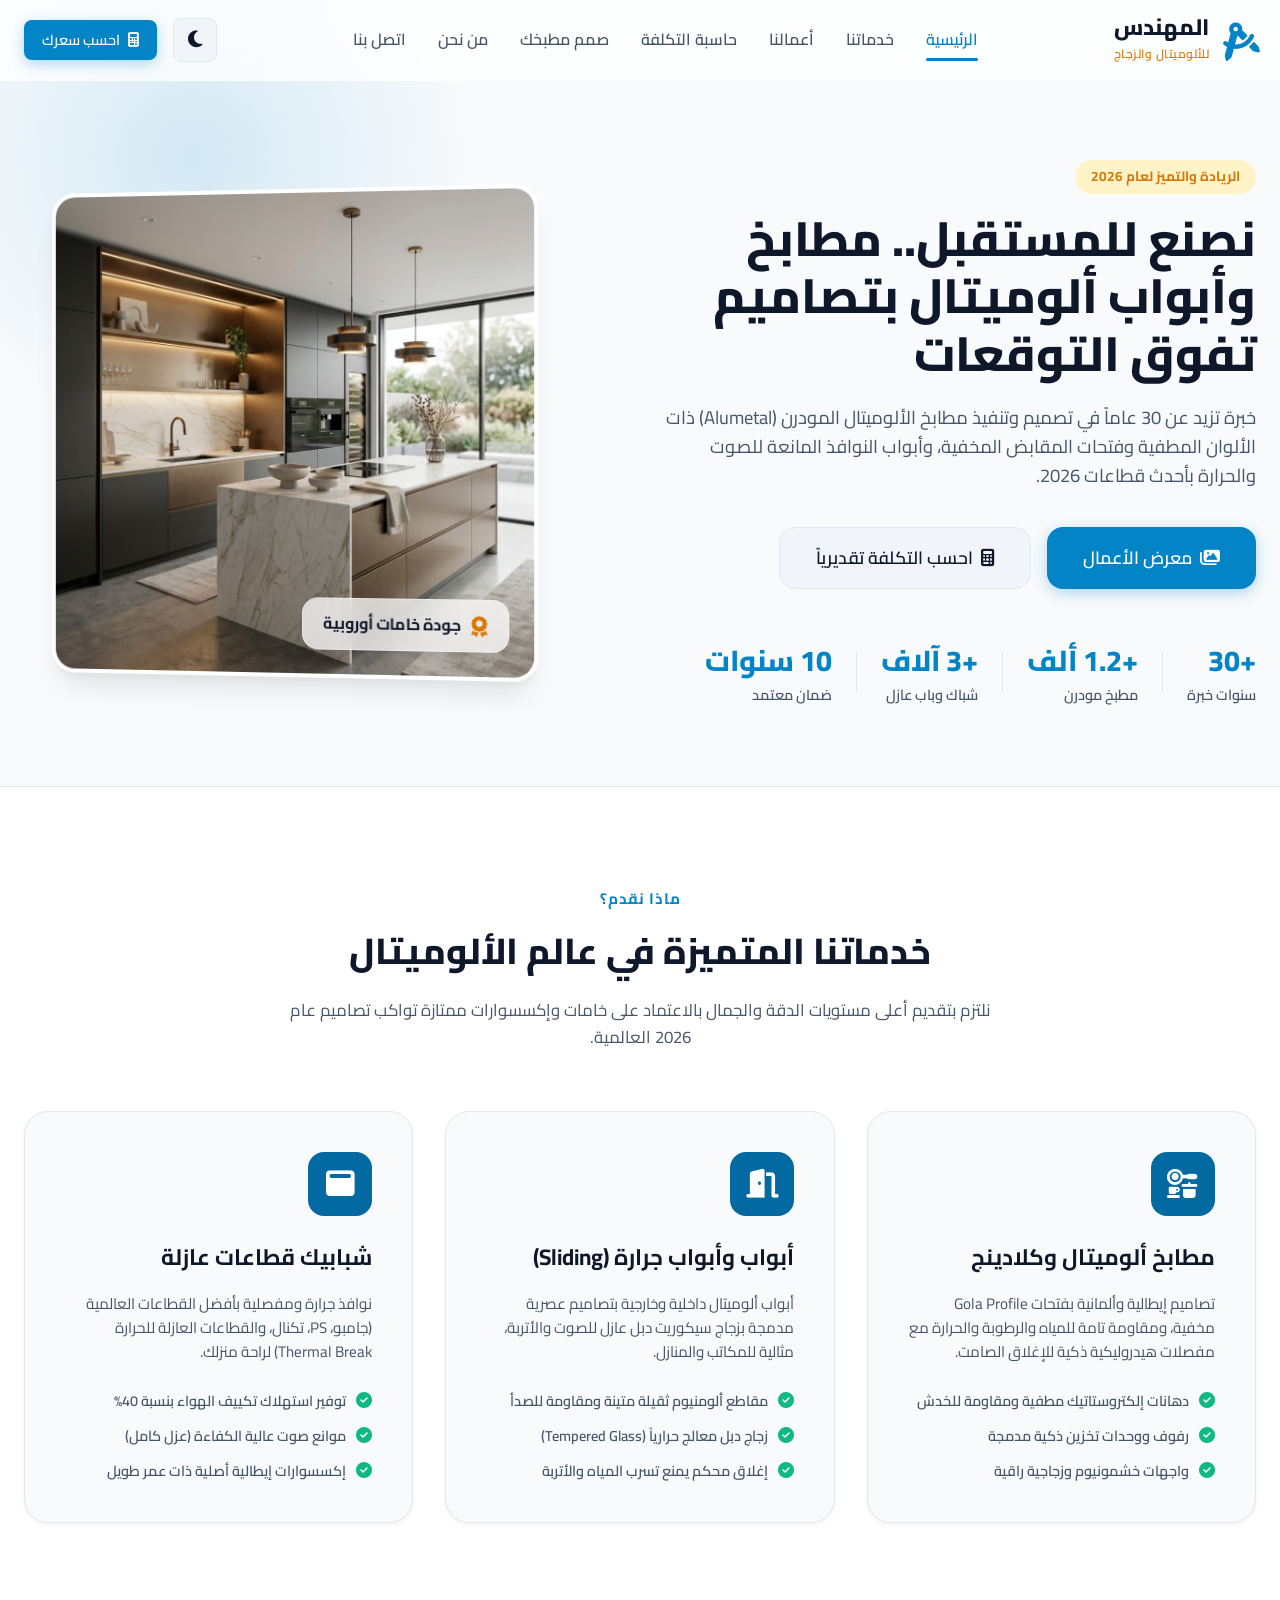
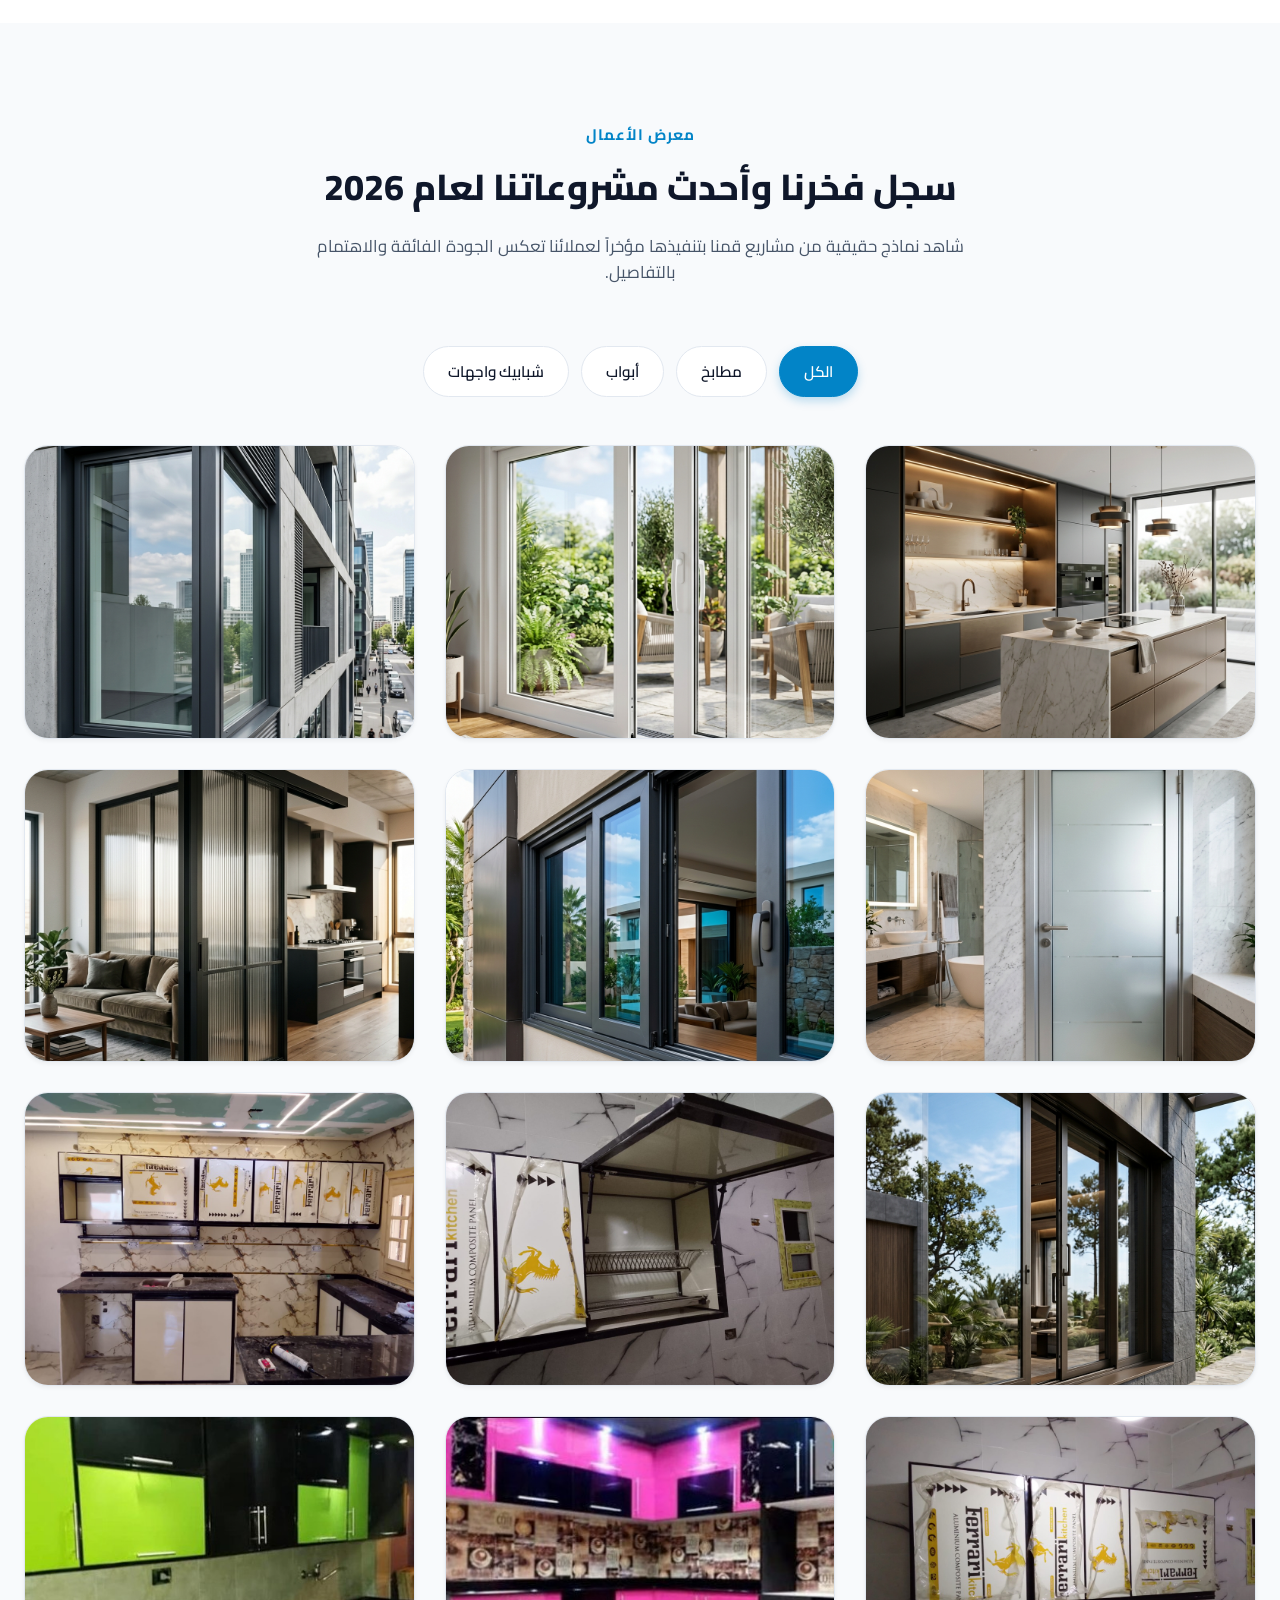
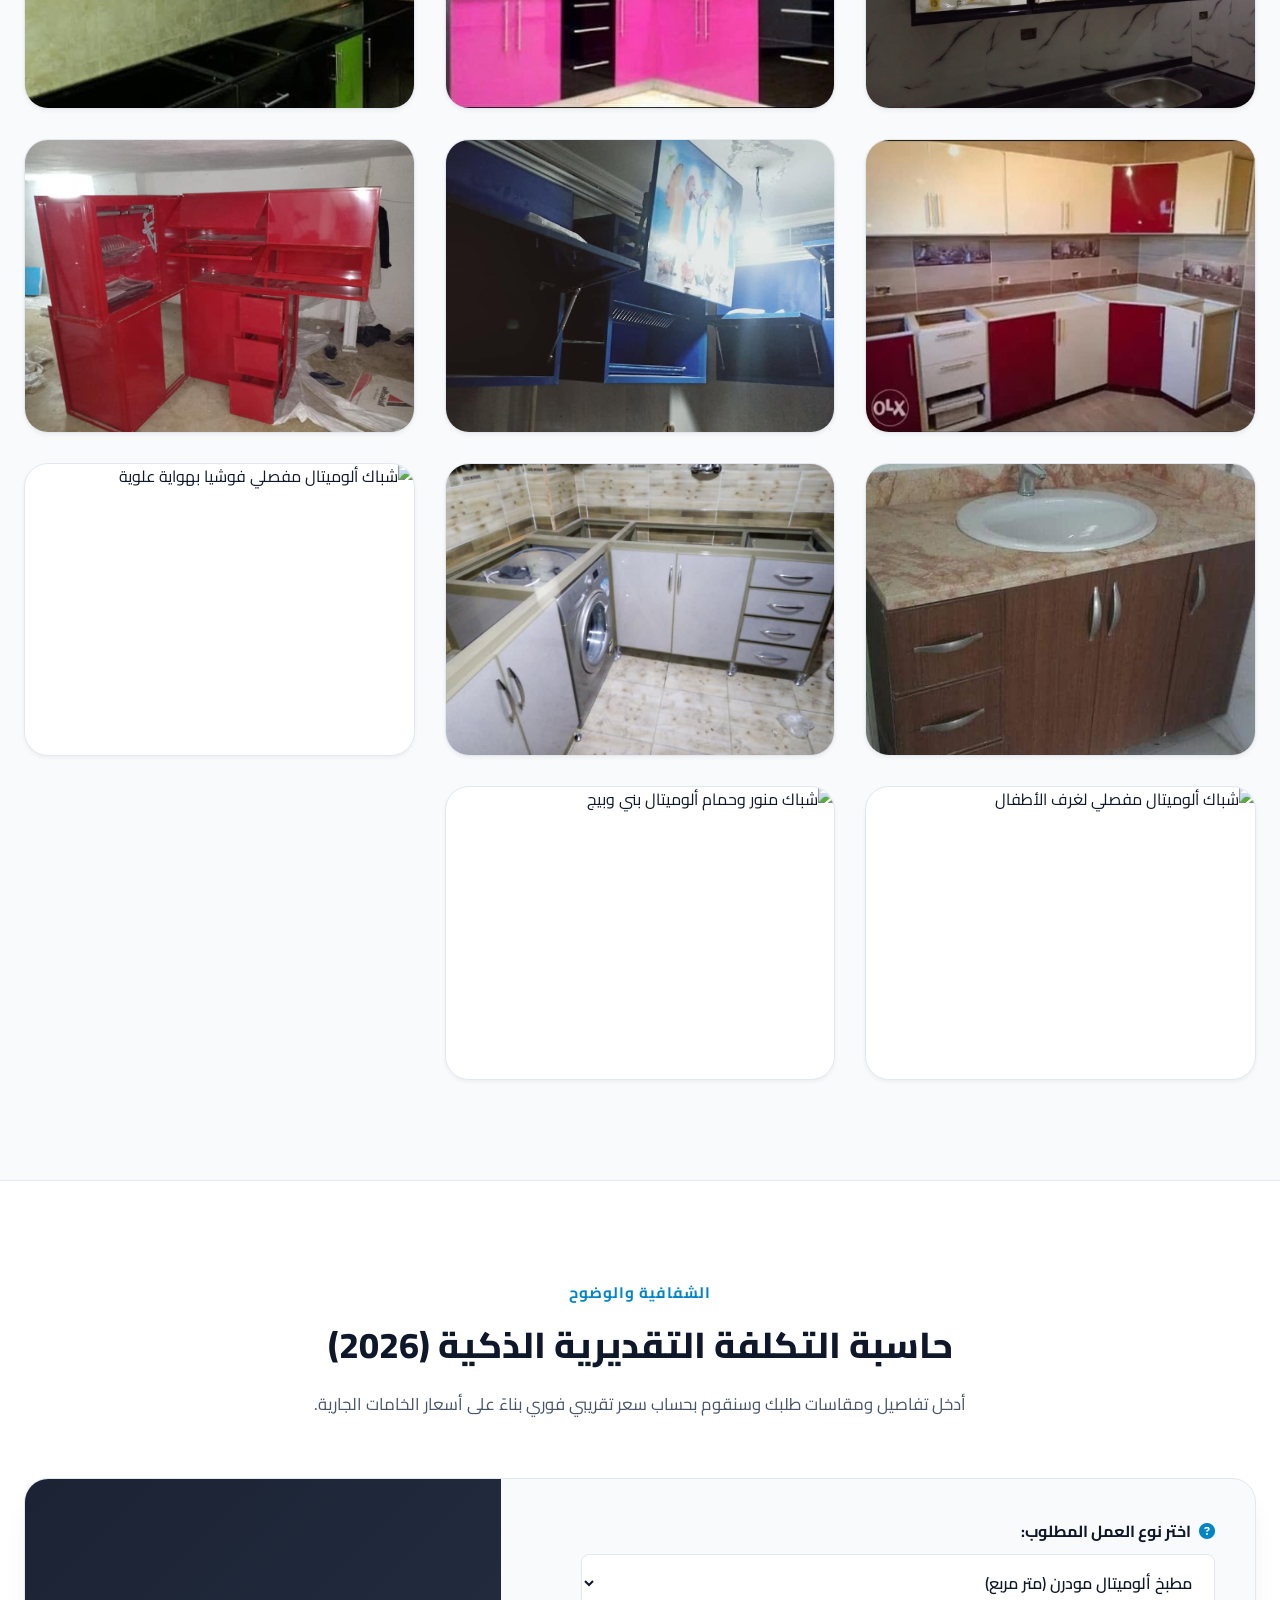
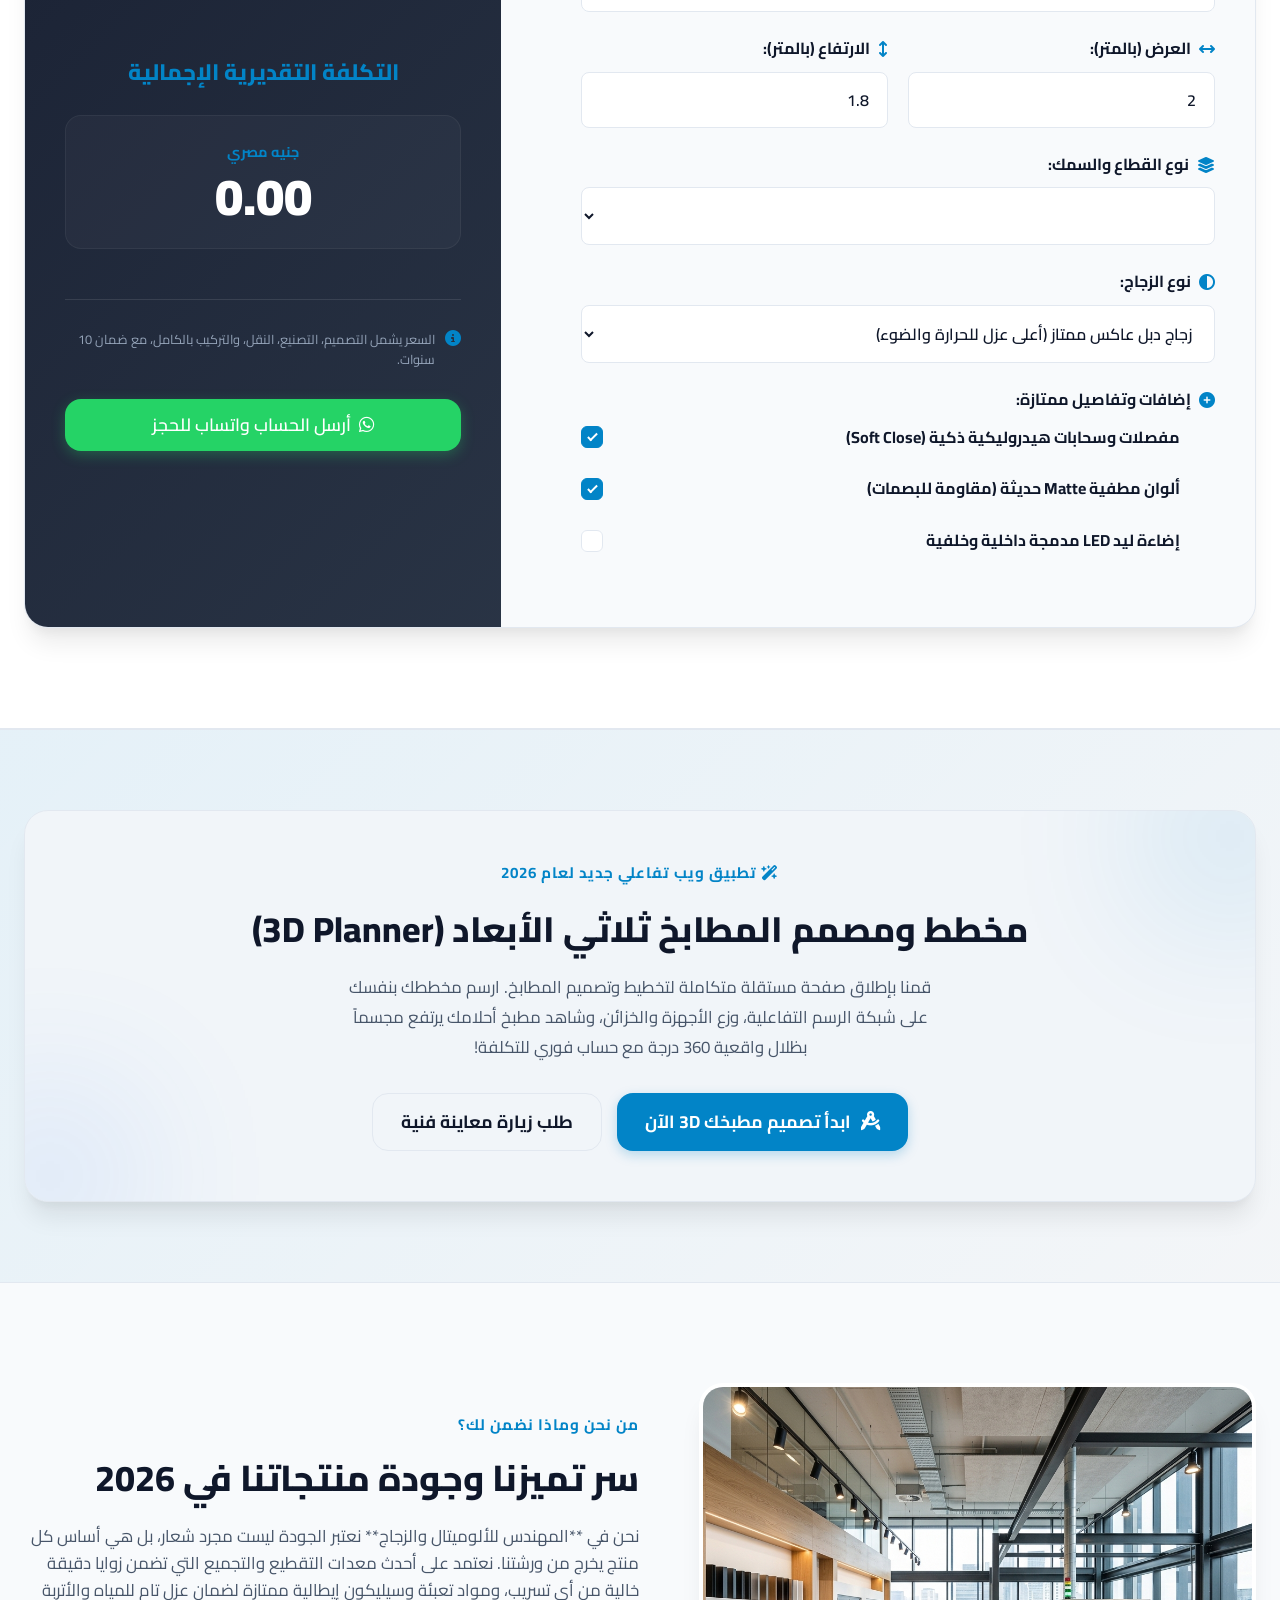
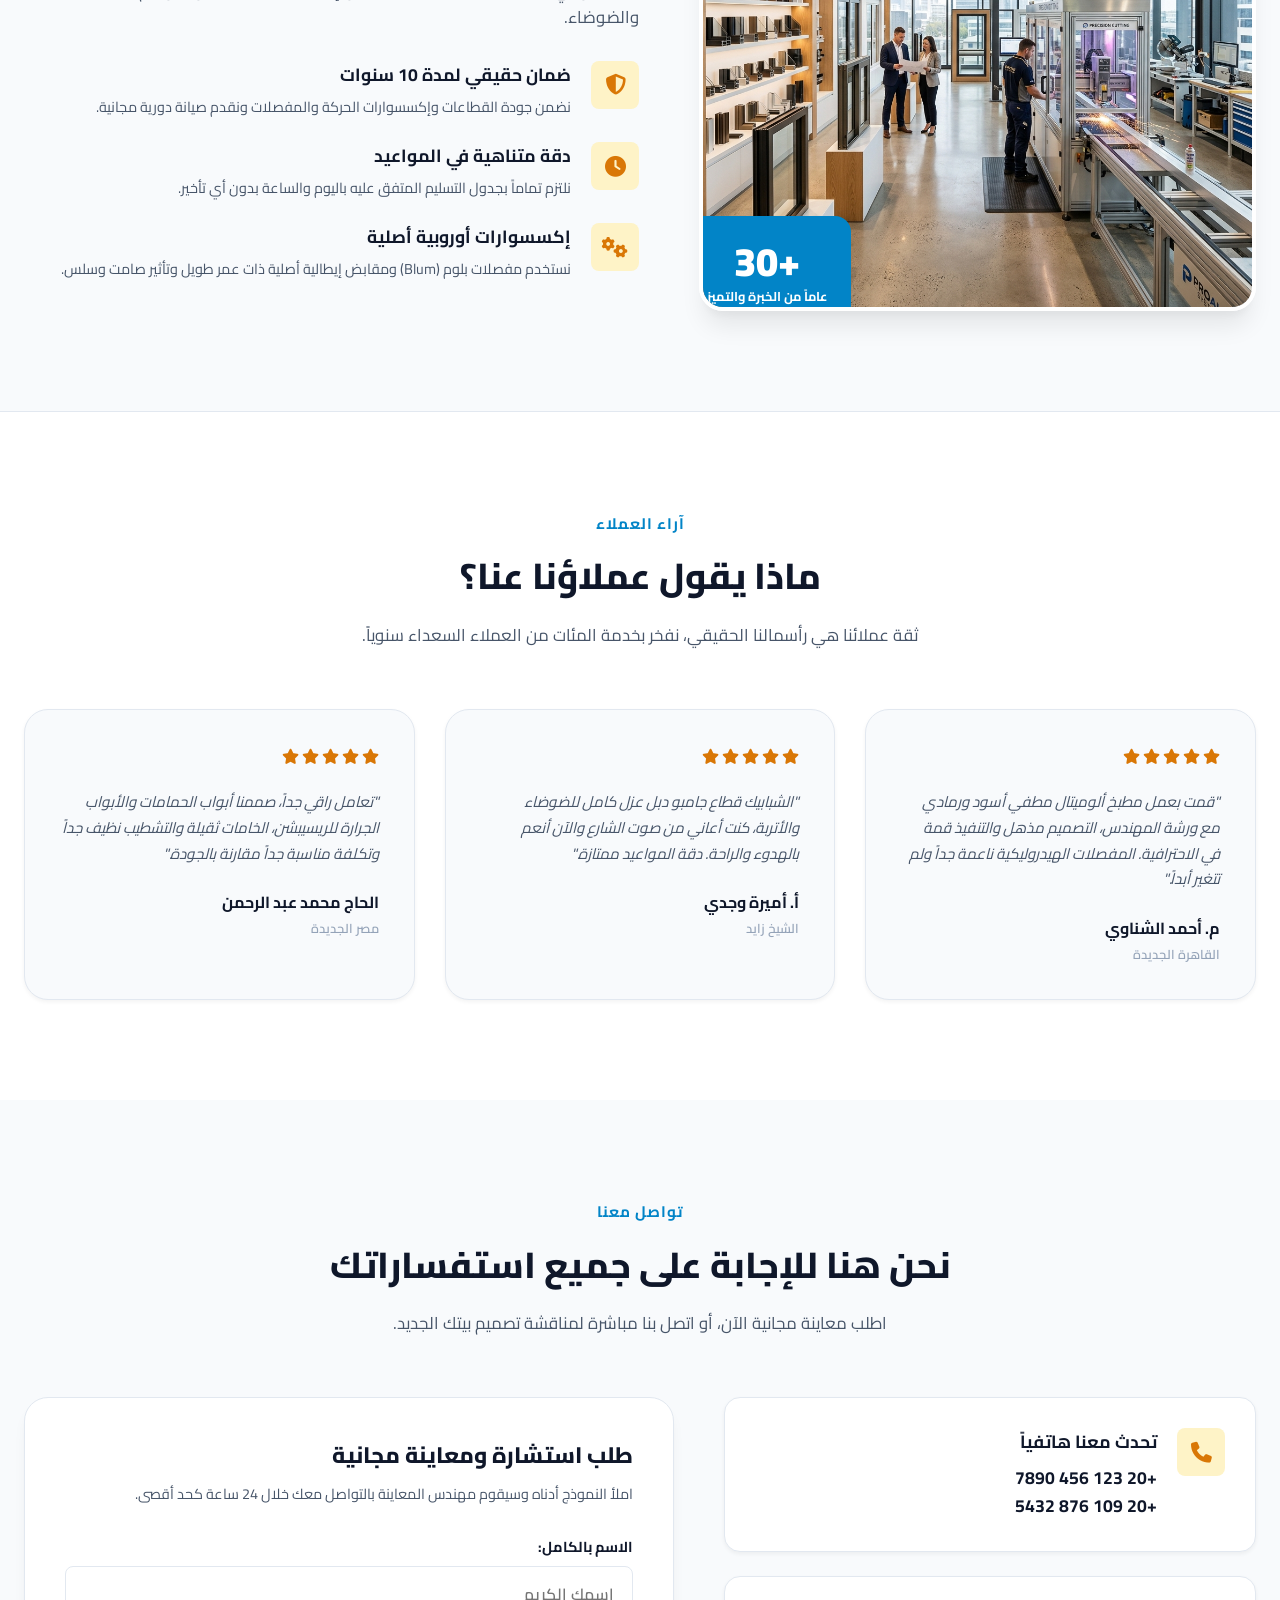
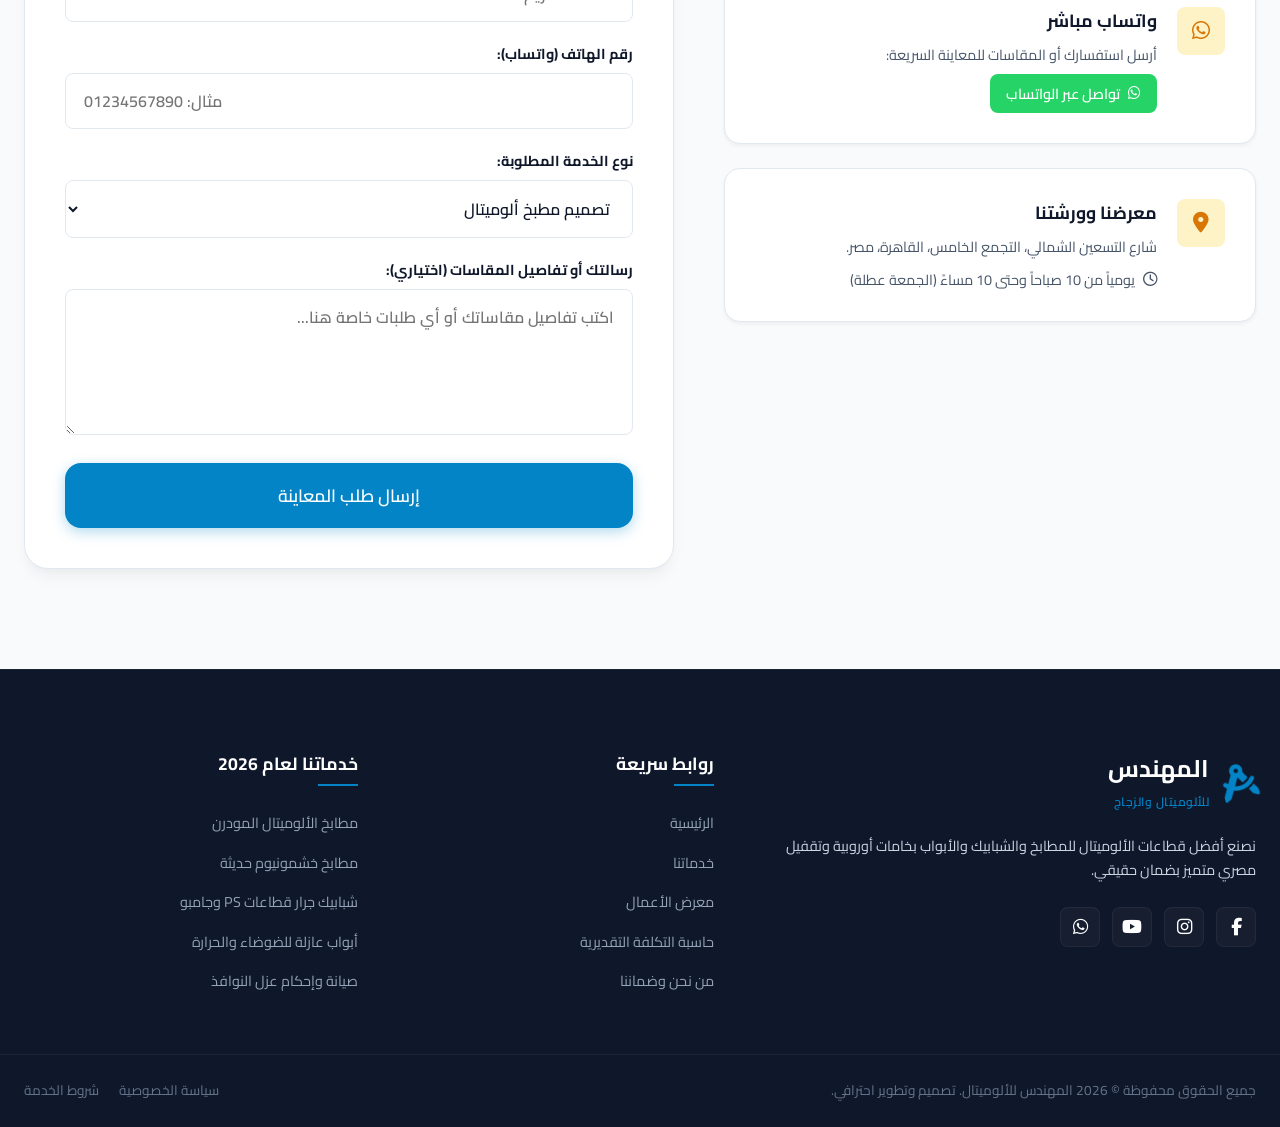
==== index.html @ 2a03ae67 "Add 3 real window photos to portfolio (index.html)" ====
<!DOCTYPE html>
<html lang="ar" dir="rtl">
<head>
    <meta charset="UTF-8">
    <meta name="viewport" content="width=device-width, initial-scale=1.0">
    <title>المهندس للألوميتال | مطابخ وأبواب مودرن 2026</title>
    <meta name="description" content="أعمال ألوميتال راقية للمطابخ والأبواب والنوافذ لعام 2026. خبرة أكثر من 30 عاماً في تصاميم المطبخ المودرن والقطاعات العازلة للصوت والحرارة. احسب التكلفة الآن!">
    <!-- Google Fonts -->
    <link rel="preconnect" href="https://fonts.googleapis.com">
    <link rel="preconnect" href="https://fonts.gstatic.com" crossorigin>
    <link href="https://fonts.googleapis.com/css2?family=Cairo:wght@300;400;600;700;800&family=Tajawal:wght@400;500;700;900&display=swap" rel="stylesheet">
    <!-- FontAwesome for Icons -->
    <link rel="stylesheet" href="https://cdnjs.cloudflare.com/ajax/libs/font-awesome/6.4.0/css/all.min.css">
    <!-- Custom CSS -->
    <link rel="stylesheet" href="style.css">
</head>
<body>

    <!-- Header & Navigation -->
    <header class="main-header">
        <div class="container header-container">
            <div class="logo">
                <i class="fa-solid fa-compass-drafting brand-icon"></i>
                <div class="logo-text">
                    <h1>المهندس</h1>
                    <span>للألوميتال والزجاج</span>
                </div>
            </div>
            
            <nav class="navbar" id="navbar">
                <a href="#hero" class="nav-link active">الرئيسية</a>
                <a href="#services" class="nav-link">خدماتنا</a>
                <a href="#portfolio" class="nav-link">أعمالنا</a>
                <a href="#calculator" class="nav-link">حاسبة التكلفة</a>
                <a href="planner.html" class="nav-link">صمم مطبخك</a>
                <a href="#about" class="nav-link">من نحن</a>
                <a href="#contact" class="nav-link">اتصل بنا</a>
            </nav>

            <div class="header-actions">
                <button id="theme-toggle" class="theme-btn" aria-label="تغيير المظهر">
                    <i class="fa-solid fa-moon"></i>
                </button>
                <a href="#calculator" class="btn btn-primary btn-sm btn-calc-header">
                    <i class="fa-solid fa-calculator"></i> احسب سعرك
                </a>
                <button class="menu-toggle" id="menu-toggle" aria-label="فتح القائمة">
                    <i class="fa-solid fa-bars"></i>
                </button>
            </div>
        </div>
    </header>

    <!-- Mobile Menu Overlay -->
    <div class="mobile-menu-overlay" id="mobile-menu-overlay"></div>

    <!-- Hero Section -->
    <section id="hero" class="hero-section">
        <div class="hero-bg-glow"></div>
        <div class="container hero-container">
            <div class="hero-content">
                <span class="badge">الريادة والتميز لعام 2026</span>
                <h2 class="hero-title">نصنع للمستقبل.. مطابخ وأبواب ألوميتال بتصاميم تفوق التوقعات</h2>
                <p class="hero-desc">
                    خبرة تزيد عن 30 عاماً في تصميم وتنفيذ مطابخ الألوميتال المودرن (Alumetal) ذات الألوان المطفية وفتحات المقابض المخفية، وأبواب النوافذ المانعة للصوت والحرارة بأحدث قطاعات 2026.
                </p>
                <div class="hero-btns">
                    <a href="#portfolio" class="btn btn-primary btn-lg">
                        <i class="fa-solid fa-images"></i> معرض الأعمال
                    </a>
                    <a href="#calculator" class="btn btn-secondary btn-lg">
                        <i class="fa-solid fa-calculator"></i> احسب التكلفة تقديرياً
                    </a>
                </div>
                
                <div class="hero-stats">
                    <div class="stat-item">
                        <h3>+30</h3>
                        <p>سنوات خبرة</p>
                    </div>
                    <div class="stat-divider"></div>
                    <div class="stat-item">
                        <h3>+1.2 ألف</h3>
                        <p>مطبخ مودرن</p>
                    </div>
                    <div class="stat-divider"></div>
                    <div class="stat-item">
                        <h3>+3 آلاف</h3>
                        <p>شباك وباب عازل</p>
                    </div>
                    <div class="stat-divider"></div>
                    <div class="stat-item">
                        <h3>10 سنوات</h3>
                        <p>ضمان معتمد</p>
                    </div>
                </div>
            </div>
            <div class="hero-image-wrapper">
                <div class="image-frame">
                    <img src="images/hero-kitchen.jpg" alt="مطبخ ألوميتال مودرن فاخر 2026" id="hero-img">
                    <div class="floating-badge">
                        <i class="fa-solid fa-award"></i>
                        <span>جودة خامات أوروبية</span>
                    </div>
                </div>
            </div>
        </div>
    </section>

    <!-- Services Section -->
    <section id="services" class="services-section">
        <div class="container">
            <div class="section-header">
                <span class="sub-title">ماذا نقدم؟</span>
                <h2 class="main-title">خدماتنا المتميزة في عالم الألوميتال</h2>
                <p class="section-desc">نلتزم بتقديم أعلى مستويات الدقة والجمال بالاعتماد على خامات وإكسسوارات ممتازة تواكب تصاميم عام 2026 العالمية.</p>
            </div>
            
            <div class="services-grid">
                <!-- Service 1 -->
                <div class="service-card">
                    <div class="service-icon-box">
                        <i class="fa-solid fa-kitchen-set"></i>
                    </div>
                    <h3>مطابخ ألوميتال وكلادينج</h3>
                    <p>تصاميم إيطالية وألمانية بفتحات Gola Profile مخفية، ومقاومة تامة للمياه والرطوبة والحرارة مع مفصلات هيدروليكية ذكية للإغلاق الصامت.</p>
                    <ul class="service-bullets">
                        <li><i class="fa-solid fa-circle-check"></i> دهانات إلكتروستاتيك مطفية ومقاومة للخدش</li>
                        <li><i class="fa-solid fa-circle-check"></i> رفوف ووحدات تخزين ذكية مدمجة</li>
                        <li><i class="fa-solid fa-circle-check"></i> واجهات خشمونيوم وزجاجية راقية</li>
                    </ul>
                </div>

                <!-- Service 2 -->
                <div class="service-card">
                    <div class="service-icon-box">
                        <i class="fa-solid fa-door-open"></i>
                    </div>
                    <h3>أبواب وأبواب جرارة (Sliding)</h3>
                    <p>أبواب ألوميتال داخلية وخارجية بتصاميم عصرية مدمجة بزجاج سيكوريت دبل عازل للصوت والأتربة، مثالية للمكاتب والمنازل.</p>
                    <ul class="service-bullets">
                        <li><i class="fa-solid fa-circle-check"></i> مقاطع ألومنيوم ثقيلة متينة ومقاومة للصدأ</li>
                        <li><i class="fa-solid fa-circle-check"></i> زجاج دبل معالج حرارياً (Tempered Glass)</li>
                        <li><i class="fa-solid fa-circle-check"></i> إغلاق محكم يمنع تسرب المياه والأتربة</li>
                    </ul>
                </div>

                <!-- Service 3 -->
                <div class="service-card">
                    <div class="service-icon-box">
                        <i class="fa-solid fa-window-maximize"></i>
                    </div>
                    <h3>شبابيك قطاعات عازلة</h3>
                    <p>نوافذ جرارة ومفصلية بأفضل القطاعات العالمية (جامبو، PS، تكنال، والقطاعات العازلة للحرارة Thermal Break) لراحة منزلك.</p>
                    <ul class="service-bullets">
                        <li><i class="fa-solid fa-circle-check"></i> توفير استهلاك تكييف الهواء بنسبة 40%</li>
                        <li><i class="fa-solid fa-circle-check"></i> موانع صوت عالية الكفاءة (عزل كامل)</li>
                        <li><i class="fa-solid fa-circle-check"></i> إكسسوارات إيطالية أصلية ذات عمر طويل</li>
                    </ul>
                </div>
            </div>
        </div>
    </section>

    <!-- Portfolio Section -->
    <section id="portfolio" class="portfolio-section">
        <div class="container">
            <div class="section-header">
                <span class="sub-title">معرض الأعمال</span>
                <h2 class="main-title">سجل فخرنا وأحدث مشروعاتنا لعام 2026</h2>
                <p class="section-desc">شاهد نماذج حقيقية من مشاريع قمنا بتنفيذها مؤخراً لعملائنا تعكس الجودة الفائقة والاهتمام بالتفاصيل.</p>
            </div>

            <!-- Filter Categories -->
            <div class="portfolio-filters">
                <button class="filter-btn active" data-filter="all">الكل</button>
                <button class="filter-btn" data-filter="kitchens">مطابخ</button>
                <button class="filter-btn" data-filter="doors">أبواب</button>
                <button class="filter-btn" data-filter="windows">شبابيك واجهات</button>
            </div>

            <!-- Portfolio Grid -->
            <div class="portfolio-grid">
                <!-- Item 1: Kitchen -->
                <div class="portfolio-item show" data-category="kitchens">
                    <div class="portfolio-image-box">
                        <img src="images/portfolio-kitchen-1.jpg" alt="مطبخ ألوميتال رمادي مطفي">
                        <div class="portfolio-hover">
                            <span class="category-tag">مطابخ</span>
                            <h4>مطبخ ألوميتال رمادي مطفي (Matte Gray)</h4>
                            <p>تصميم خالي من المقابض مع إضاءة LED مدمجة ورفوف هيدروليكية سحرية.</p>
                            <button class="view-project-btn"><i class="fa-solid fa-expand"></i> تكبير الصورة</button>
                        </div>
                    </div>
                </div>

                <!-- Item 2: Door -->
                <div class="portfolio-item show" data-category="doors">
                    <div class="portfolio-image-box">
                        <img src="images/portfolio-ps-sliding-door.jpg" alt="باب ألوميتال جرار قطاع بي إس">
                        <div class="portfolio-hover">
                            <span class="category-tag">أبواب</span>
                            <h4>باب جرار قطاع بي إس (PS Large 9600)</h4>
                            <p>باب جرار ثنائي الفتحات بإطار أبيض قطاع بي إس بزجاج شفاف واسع للصالات والتراسات.</p>
                            <button class="view-project-btn"><i class="fa-solid fa-expand"></i> تكبير الصورة</button>
                        </div>
                    </div>
                </div>

                <!-- Item 4: Window -->
                <div class="portfolio-item show" data-category="windows">
                    <div class="portfolio-image-box">
                        <img src="images/portfolio-window-1.jpg" alt="نافذة ألوميتال قلاب مفصلي">
                        <div class="portfolio-hover">
                            <span class="category-tag">شبابيك واجهات</span>
                            <h4>نافذة قطاع عازل حراري Thermal Break</h4>
                            <p>إغلاق مغناطيسي مزدوج مانع للأتربة والأمطار والضوضاء الخارجية.</p>
                            <button class="view-project-btn"><i class="fa-solid fa-expand"></i> تكبير الصورة</button>
                        </div>
                    </div>
                </div>

                <!-- Item 5: Door -->
                <div class="portfolio-item show" data-category="doors">
                    <div class="portfolio-image-box">
                        <img src="images/portfolio-ps-bathroom-door.jpg" alt="باب حمام ألوميتال قطاع بي إس">
                        <div class="portfolio-hover">
                            <span class="category-tag">أبواب</span>
                            <h4>باب حمام قطاع بي إس (PS Small 6600)</h4>
                            <p>باب حمام ألوميتال فضي مقاوم للرطوبة بزجاج مصنفر مضلع للحفاظ على الخصوصية التامة.</p>
                            <button class="view-project-btn"><i class="fa-solid fa-expand"></i> تكبير الصورة</button>
                        </div>
                    </div>
                </div>

                <!-- Item 7: PS Window -->
                <div class="portfolio-item show" data-category="windows">
                    <div class="portfolio-image-box">
                        <img src="images/portfolio-ps-window.jpg" alt="شباك ألوميتال قطاع بي إس جرار">
                        <div class="portfolio-hover">
                            <span class="category-tag">شبابيك واجهات</span>
                            <h4>شباك منزلق قطاع بي إس (PS Small 6600)</h4>
                            <p>ألوميتال بي إس رمادي فاخر بزجاج دبل أزرق عاكس مانع للأتربة والصوت.</p>
                            <button class="view-project-btn"><i class="fa-solid fa-expand"></i> تكبير الصورة</button>
                        </div>
                    </div>
                </div>

                <!-- Item 8: PS Door -->
                <div class="portfolio-item show" data-category="doors">
                    <div class="portfolio-image-box">
                        <img src="images/portfolio-ps-door.jpg" alt="باب ألوميتال قطاع بي إس حديث">
                        <div class="portfolio-hover">
                            <span class="category-tag">أبواب</span>
                            <h4>باب داخلي قطاع بي إس (PS Large 9600)</h4>
                            <p>إطار ألوميتال أسود مطفي مع زجاج مصنفر مضلع وتصميم مودرن للغرف والمطابخ.</p>
                            <button class="view-project-btn"><i class="fa-solid fa-expand"></i> تكبير الصورة</button>
                        </div>
                    </div>
                </div>

                <!-- Item 9: Jumbo Window -->
                <div class="portfolio-item show" data-category="windows">
                    <div class="portfolio-image-box">
                        <img src="images/portfolio-window-2.jpg" alt="شباك ألوميتال قطاع جامبو عريض">
                        <div class="portfolio-hover">
                            <span class="category-tag">شبابيك واجهات</span>
                            <h4>شباك واجهة قطاع جامبو عازل (Jumbo 100)</h4>
                            <p>تصميم واجهة زجاجية عريضة من قطاع جامبو الفاخر بزجاج عاكس ممتد للفلل والمكاتب.</p>
                            <button class="view-project-btn"><i class="fa-solid fa-expand"></i> تكبير الصورة</button>
                        </div>
                    </div>
                </div>

                <!-- Item 10: Real Ferrari Kitchen 1 (Dish Rack) -->
                <div class="portfolio-item show" data-category="kitchens">
                    <div class="portfolio-image-box">
                        <img src="images/portfolio-kitchen-real-1.jpg" alt="وحدة مطبقية قلاب كلادينج فيراري">
                        <div class="portfolio-hover">
                            <span class="category-tag">مطابخ</span>
                            <h4>مطبقية ستانلس قلاب هيدروليك (كلادينج فيراري)</h4>
                            <p>تنفيذ واقعي لوحدة مطبقية علوية بدراع باكم هيدروليك وإطار ألوميتال أسود مع ألواح كلادينج فيراري الأصلية.</p>
                            <button class="view-project-btn"><i class="fa-solid fa-expand"></i> تكبير الصورة</button>
                        </div>
                    </div>
                </div>

                <!-- Item 11: Real Ferrari Kitchen 2 (Full L-Shape Setup) -->
                <div class="portfolio-item show" data-category="kitchens">
                    <div class="portfolio-image-box">
                        <img src="images/portfolio-kitchen-real-2.jpg" alt="مطبخ ألوميتال كلادينج فيراري أبيض وأسود">
                        <div class="portfolio-hover">
                            <span class="category-tag">مطابخ</span>
                            <h4>مطبخ كلادينج فيراري متكامل (أبيض × أسود)</h4>
                            <p>من واقع التنفيذ: مطبخ كامل حرف L بقطاعات ثقيلة وألواح فيراري المقاومة للحرارة والمياه مع رخام جرانيت أسود.</p>
                            <button class="view-project-btn"><i class="fa-solid fa-expand"></i> تكبير الصورة</button>
                        </div>
                    </div>
                </div>

                <!-- Item 13: Real Ferrari Kitchen 4 (Upper Units) -->
                <div class="portfolio-item show" data-category="kitchens">
                    <div class="portfolio-image-box">
                        <img src="images/portfolio-kitchen-real-4.jpg" alt="وحدات علوية مطبخ كلادينج فيراري">
                        <div class="portfolio-hover">
                            <span class="category-tag">مطابخ</span>
                            <h4>وحدات علوية متصلة كلادينج فيراري</h4>
                            <p>خزائن علوية متراصة بدقة عالية وإطارات ألوميتال سوداء مع حوض استانلس ستيل ساقط في الرخام.</p>
                            <button class="view-project-btn"><i class="fa-solid fa-expand"></i> تكبير الصورة</button>
                        </div>
                    </div>
                </div>

                <!-- Item 14: Real Kitchen 5 (Fuchsia & Black L-Shape) -->
                <div class="portfolio-item show" data-category="kitchens">
                    <div class="portfolio-image-box">
                        <img src="images/portfolio-kitchen-real-5.jpg" alt="مطبخ ألوميتال كلادينج فوشيا وأسود">
                        <div class="portfolio-hover">
                            <span class="category-tag">مطابخ</span>
                            <h4>مطبخ كلادينج مودرن (فوشيا × أسود لامع)</h4>
                            <p>تصميم ركنة حرف L عصري مزود بإضاءة سبوت لايت علوية ودرف قلاب مزدوجة مع وحدة نيش وميكروويف مدمجة.</p>
                            <button class="view-project-btn"><i class="fa-solid fa-expand"></i> تكبير الصورة</button>
                        </div>
                    </div>
                </div>

                <!-- Item 15: Real Kitchen 6 (Green & Black Modern) -->
                <div class="portfolio-item show" data-category="kitchens">
                    <div class="portfolio-image-box">
                        <img src="images/portfolio-kitchen-real-6.jpg" alt="مطبخ ألوميتال كلادينج فسفوري وأسود">
                        <div class="portfolio-hover">
                            <span class="category-tag">مطابخ</span>
                            <h4>مطبخ كلادينج دبل لايت (أخضر فسفوري × أسود)</h4>
                            <p>مطبخ ألوميتال بواجهة لامعة وإضاءة داخلية في الكورنيشة العلوية مع تقسيم عملي للوحدات والأدراج.</p>
                            <button class="view-project-btn"><i class="fa-solid fa-expand"></i> تكبير الصورة</button>
                        </div>
                    </div>
                </div>

                <!-- Item 16: Real Kitchen 7 (Burgundy & Off-White L-Shape) -->
                <div class="portfolio-item show" data-category="kitchens">
                    <div class="portfolio-image-box">
                        <img src="images/portfolio-kitchen-real-7.jpg" alt="مطبخ ألوميتال نبيتي وأوف وايت">
                        <div class="portfolio-hover">
                            <span class="category-tag">مطابخ</span>
                            <h4>مطبخ ألوميتال ركنة مودرن (نبيتي × أوف وايت)</h4>
                            <p>تصميم زاوية حرف L بواجهات لامعة وتربو خزين مدمج مع استغلال كامل للزوايا العلوية والسفلية.</p>
                            <button class="view-project-btn"><i class="fa-solid fa-expand"></i> تكبير الصورة</button>
                        </div>
                    </div>
                </div>

                <!-- Item 17: Real Kitchen 8 (Blue Upper Hydraulic Units) -->
                <div class="portfolio-item show" data-category="kitchens">
                    <div class="portfolio-image-box">
                        <img src="images/portfolio-kitchen-real-8.jpg" alt="وحدات مطبخ علوية قلاب باكم أزرق">
                        <div class="portfolio-hover">
                            <span class="category-tag">مطابخ</span>
                            <h4>وحدات علوية قلاب هيدروليك ومطبقية استانلس</h4>
                            <p>درف علوية تفتح لأعلى بذراع باكم هيدروليك ومطبقية استانلس مدمجة لتوفير المساحة وسهولة الاستخدام.</p>
                            <button class="view-project-btn"><i class="fa-solid fa-expand"></i> تكبير الصورة</button>
                        </div>
                    </div>
                </div>

                <!-- Item 18: Real Kitchen 9 (Red Corner Unit Workshop) -->
                <div class="portfolio-item show" data-category="kitchens">
                    <div class="portfolio-image-box">
                        <img src="images/portfolio-kitchen-real-9.jpg" alt="تصنيع مطبخ ألوميتال أحمر ركنة">
                        <div class="portfolio-hover">
                            <span class="category-tag">مطابخ</span>
                            <h4>تصنيع وتقفيل مطبخ ألوميتال أحمر بـ 3 أدراج ومطبقية</h4>
                            <p>من داخل الورشة: تقفيل هندسي متين لوحدات الركنة والدرف القلاب مع مجاري أدراج تلسكوبية.</p>
                            <button class="view-project-btn"><i class="fa-solid fa-expand"></i> تكبير الصورة</button>
                        </div>
                    </div>
                </div>

                <!-- Item 19: Real Kitchen 10 (Khachmonium Vanity / Sink Unit) -->
                <div class="portfolio-item show" data-category="kitchens">
                    <div class="portfolio-image-box">
                        <img src="images/portfolio-kitchen-real-10.jpg" alt="وحدة حوض خشمونيوم بالرخام">
                        <div class="portfolio-hover">
                            <span class="category-tag">مطابخ</span>
                            <h4>وحدة تقفيل حوض خشمونيوم بقرصة رخام طبيعي</h4>
                            <p>تقفيل سفلي خشمونيوم مقاوم للمياه والرطوبة بنسبة 100% مزود بـ 3 أدراج ودرف تخزين.</p>
                            <button class="view-project-btn"><i class="fa-solid fa-expand"></i> تكبير الصورة</button>
                        </div>
                    </div>
                </div>

                <!-- Item 20: Real Kitchen 11 (Beige L-Shape Lower Base) -->
                <div class="portfolio-item show" data-category="kitchens">
                    <div class="portfolio-image-box">
                        <img src="images/portfolio-kitchen-real-11.jpg" alt="وحدات مطبخ سفلية ركنة بيج">
                        <div class="portfolio-hover">
                            <span class="category-tag">مطابخ</span>
                            <h4>وحدات سفلية ركنة حرف L مع بيت غسالة مدمج</h4>
                            <p>شاسيه ألوميتال ثقيل مرفوع على رجول استانلس مع 4 أدراج ومكان مخصص للغسالة الأوتوماتيك.</p>
                            <button class="view-project-btn"><i class="fa-solid fa-expand"></i> تكبير الصورة</button>
                        </div>
                    </div>
                </div>

                <!-- Item 21: Real Window 1 (Fuchsia Hinged with Top Transom) -->
                <div class="portfolio-item show" data-category="windows">
                    <div class="portfolio-image-box">
                        <img src="images/portfolio-window-real-1.jpg" alt="شباك ألوميتال مفصلي فوشيا بهواية علوية">
                        <div class="portfolio-hover">
                            <span class="category-tag">شبابيك واجهات</span>
                            <h4>شباك مفصلي 2 ضلفة بهواية علوية وسلك</h4>
                            <p>تصفيذ واقعي لشباك ألوميتال مفصلي مزدوج مزود بـ 4 مفصلات للخدمة الشاقة وإكسسوارات إيطالية محكمة الغلق.</p>
                            <button class="view-project-btn"><i class="fa-solid fa-expand"></i> تكبير الصورة</button>
                        </div>
                    </div>
                </div>

                <!-- Item 22: Real Window 2 (Pink Hinged with Dolphin Glass) -->
                <div class="portfolio-item show" data-category="windows">
                    <div class="portfolio-image-box">
                        <img src="images/portfolio-window-real-2.jpg" alt="شباك ألوميتال مفصلي لغرف الأطفال">
                        <div class="portfolio-hover">
                            <span class="category-tag">شبابيك واجهات</span>
                            <h4>شباك ألوميتال مفصلي مزدوج بزجاج مرسوم</h4>
                            <p>شباك غرف أطفال بقطاع ثقيل مانع للأتربة ومفصلات مزدوجة مع زجاج ديكوري يحافظ على الخصوصية.</p>
                            <button class="view-project-btn"><i class="fa-solid fa-expand"></i> تكبير الصورة</button>
                        </div>
                    </div>
                </div>

                <!-- Item 23: Real Window 3 (Brown & Beige Bathroom/Kitchen Window) -->
                <div class="portfolio-item show" data-category="windows">
                    <div class="portfolio-image-box">
                        <img src="images/portfolio-window-real-3.jpg" alt="شباك منور وحمام ألوميتال بني وبيج">
                        <div class="portfolio-hover">
                            <span class="category-tag">شبابيك واجهات</span>
                            <h4>شباك حمام ومطبخ دبل فريم (بني × بيج)</h4>
                            <p>شباك ألوميتال مفصلي بتصميم إطار ثنائي الألوان وزجاج مصنفر مرسوم يمنح إضاءة طبيعية وخصوصية تامة.</p>
                            <button class="view-project-btn"><i class="fa-solid fa-expand"></i> تكبير الصورة</button>
                        </div>
                    </div>
                </div>
            </div>
        </div>
    </section>

    <!-- Lightbox Modal for Portfolio -->
    <div class="lightbox-modal" id="lightbox-modal">
        <span class="lightbox-close" id="lightbox-close">&times;</span>
        <img class="lightbox-content" id="lightbox-img" src="" alt="">
        <div class="lightbox-caption" id="lightbox-caption"></div>
    </div>

    <!-- Interactive Cost Calculator Section -->
    <section id="calculator" class="calculator-section">
        <div class="container">
            <div class="section-header">
                <span class="sub-title">الشفافية والوضوح</span>
                <h2 class="main-title">حاسبة التكلفة التقديرية الذكية (2026)</h2>
                <p class="section-desc">أدخل تفاصيل ومقاسات طلبك وسنقوم بحساب سعر تقريبي فوري بناءً على أسعار الخامات الجارية.</p>
            </div>

            <div class="calculator-card">
                <div class="calc-form">
                    <!-- Step 1: Type selection -->
                    <div class="form-group">
                        <label for="calc-type"><i class="fa-solid fa-circle-question form-icon"></i> اختر نوع العمل المطلوب:</label>
                        <select id="calc-type" class="form-control">
                            <option value="kitchen">مطبخ ألوميتال مودرن (متر مربع)</option>
                            <option value="door">باب ألوميتال (بالقطعة)</option>
                            <option value="window">شباك ألوميتال جرار/مفصلي (متر مربع)</option>
                        </select>
                    </div>

                    <!-- Step 2: Dimensions -->
                    <div class="form-row dimensions-row" id="dim-row">
                        <div class="form-group">
                            <label for="calc-width" id="width-label"><i class="fa-solid fa-arrows-left-right form-icon"></i> العرض (بالمتر):</label>
                            <input type="number" id="calc-width" class="form-control" value="2" min="0.5" step="0.1">
                        </div>
                        <div class="form-group" id="height-group">
                            <label for="calc-height"><i class="fa-solid fa-arrows-up-down form-icon"></i> الارتفاع (بالمتر):</label>
                            <input type="number" id="calc-height" class="form-control" value="1.8" min="0.5" step="0.1">
                        </div>
                    </div>

                    <!-- Step 3: Material & Profile -->
                    <div class="form-group">
                        <label for="calc-profile"><i class="fa-solid fa-layer-group form-icon"></i> نوع القطاع والسمك:</label>
                        <select id="calc-profile" class="form-control">
                            <!-- Dynamic options inserted by JS depending on type -->
                        </select>
                    </div>

                    <!-- Step 4: Glass/Accessories selection -->
                    <div class="form-group" id="glass-group">
                        <label for="calc-glass"><i class="fa-solid fa-circle-half-stroke form-icon"></i> نوع الزجاج:</label>
                        <select id="calc-glass" class="form-control">
                            <option value="single-plain">زجاج مفرد شفاف 6 مم</option>
                            <option value="single-tinted">زجاج مفرد عاكس/مصنفر</option>
                            <option value="double-plain">زجاج دبل شفاف عازل</option>
                            <option value="double-reflective" selected>زجاج دبل عاكس ممتاز (أعلى عزل للحرارة والضوء)</option>
                        </select>
                    </div>

                    <!-- Step 5: Optional Premium Add-ons -->
                    <div class="form-group">
                        <label><i class="fa-solid fa-circle-plus form-icon"></i> إضافات وتفاصيل ممتازة:</label>
                        <div class="checkbox-grid">
                            <label class="checkbox-container">
                                <input type="checkbox" id="add-hydraulic" checked>
                                <span class="checkmark"></span>
                                مفصلات وسحابات هيدروليكية ذكية (Soft Close)
                            </label>
                            <label class="checkbox-container">
                                <input type="checkbox" id="add-matte" checked>
                                <span class="checkmark"></span>
                                ألوان مطفية Matte حديثة (مقاومة للبصمات)
                            </label>
                            <label class="checkbox-container" id="add-led-container">
                                <input type="checkbox" id="add-led">
                                <span class="checkmark"></span>
                                إضاءة ليد LED مدمجة داخلية وخلفية
                            </label>
                        </div>
                    </div>
                </div>

                <div class="calc-results-box">
                    <div class="results-inner">
                        <h3>التكلفة التقديرية الإجمالية</h3>
                        <div class="price-output">
                            <span class="currency">جنيه مصري</span>
                            <span class="price-val" id="price-val">0.00</span>
                        </div>
                        <div class="price-details" id="price-details">
                            <!-- JS will print breakdown here -->
                        </div>
                        <div class="calc-notice">
                            <i class="fa-solid fa-circle-info"></i>
                            <span>السعر يشمل التصميم، التصنيع، النقل، والتركيب بالكامل، مع ضمان 10 سنوات.</span>
                        </div>
                        <a href="https://wa.me/201234567890?text=مرحباً، قمت بحساب تكلفة مبدئية على موقعكم وأود حجز ميعاد للمعاينة." target="_blank" class="btn btn-whatsapp btn-block" id="calc-whatsapp-btn">
                            <i class="fa-brands fa-whatsapp"></i> أرسل الحساب واتساب للحجز
                        </a>
                    </div>
                </div>
            </div>
        </div>
    </section>

    <!-- Kitchen Design Planner Section -->
    <!-- Kitchen Design Planner Section -->
    <section id="planner" class="planner-cta-section" style="padding: 80px 0; background: linear-gradient(135deg, rgba(2, 132, 199, 0.08) 0%, rgba(15, 23, 42, 0.02) 100%); border-top: 1px solid var(--border-color); border-bottom: 1px solid var(--border-color);">
        <div class="container">
            <div style="background-color: var(--bg-tertiary); border: 1px solid var(--border-color); border-radius: var(--radius-lg); padding: 50px 30px; text-align: center; box-shadow: var(--shadow-lg); position: relative; overflow: hidden;">
                <!-- Decorative background elements -->
                <div style="position: absolute; top: -50px; right: -50px; width: 150px; height: 150px; background: var(--color-primary); filter: blur(80px); opacity: 0.15;"></div>
                <div style="position: absolute; bottom: -50px; left: -50px; width: 150px; height: 150px; background: #3b82f6; filter: blur(80px); opacity: 0.15;"></div>

                <span class="sub-title" style="justify-content: center; margin-bottom: 15px;"><i class="fa-solid fa-wand-magic-sparkles"></i> تطبيق ويب تفاعلي جديد لعام 2026</span>
                <h2 style="font-size: 2.2rem; font-weight: 800; color: var(--text-primary); margin-bottom: 15px; font-family: 'Cairo', sans-serif;">مخطط ومصمم المطابخ ثلاثي الأبعاد (3D Planner)</h2>
                <p style="color: var(--text-secondary); max-width: 600px; margin: 0 auto 30px; line-height: 1.8; font-size: 1.05rem;">
                    قمنا بإطلاق صفحة مستقلة متكاملة لتخطيط وتصميم المطابخ. ارسم مخططك بنفسك على شبكة الرسم التفاعلية، وزع الأجهزة والخزائن، وشاهد مطبخ أحلامك يرتفع مجسماً بظلال واقعية 360 درجة مع حساب فوري للتكلفة!
                </p>
                <div style="display: flex; gap: 15px; justify-content: center; flex-wrap: wrap;">
                    <a href="planner.html" class="btn btn-primary btn-lg" style="display: inline-flex; align-items: center; gap: 10px; font-weight: 700; padding: 14px 28px; box-shadow: 0 4px 12px rgba(2, 132, 199, 0.25);">
                        <i class="fa-solid fa-compass-drafting" style="font-size: 1.2rem;"></i> ابدأ تصميم مطبخك 3D الآن
                    </a>
                    <a href="index.html#contact" class="btn btn-secondary btn-lg" style="padding: 14px 28px; font-weight: 700;">
                        طلب زيارة معاينة فنية
                    </a>
                </div>
            </div>
        </div>
    </section>

    <!-- Why Choose Us / Quality standards -->
    <section id="about" class="about-section">
        <div class="container about-container">
            <div class="about-image-wrapper">
                <div class="about-img-frame">
                    <img src="images/about-workshop.jpg" alt="فريق عمل المهندس للألوميتال">
                    <div class="experience-badge">
                        <span class="years">+30</span>
                        <span class="exp-text">عاماً من الخبرة والتميز</span>
                    </div>
                </div>
            </div>
            <div class="about-content">
                <span class="sub-title">من نحن وماذا نضمن لك؟</span>
                <h2 class="main-title">سر تميزنا وجودة منتجاتنا في 2026</h2>
                <p>
                    نحن في **المهندس للألوميتال والزجاج** نعتبر الجودة ليست مجرد شعار، بل هي أساس كل منتج يخرج من ورشتنا. نعتمد على أحدث معدات التقطيع والتجميع التي تضمن زوايا دقيقة خالية من أي تسريب، ومواد تعبئة وسيليكون إيطالية ممتازة لضمان عزل تام للمياه والأتربة والضوضاء.
                </p>
                
                <div class="about-features">
                    <div class="feature-item">
                        <div class="feat-icon"><i class="fa-solid fa-shield-halved"></i></div>
                        <div>
                            <h4>ضمان حقيقي لمدة 10 سنوات</h4>
                            <p>نضمن جودة القطاعات وإكسسوارات الحركة والمفصلات ونقدم صيانة دورية مجانية.</p>
                        </div>
                    </div>
                    
                    <div class="feature-item">
                        <div class="feat-icon"><i class="fa-solid fa-clock"></i></div>
                        <div>
                            <h4>دقة متناهية في المواعيد</h4>
                            <p>نلتزم تماماً بجدول التسليم المتفق عليه باليوم والساعة بدون أي تأخير.</p>
                        </div>
                    </div>

                    <div class="feature-item">
                        <div class="feat-icon"><i class="fa-solid fa-gears"></i></div>
                        <div>
                            <h4>إكسسوارات أوروبية أصلية</h4>
                            <p>نستخدم مفصلات بلوم (Blum) ومقابض إيطالية أصلية ذات عمر طويل وتأثير صامت وسلس.</p>
                        </div>
                    </div>
                </div>
            </div>
        </div>
    </section>

    <!-- Customer Reviews / Testimonials -->
    <section class="testimonials-section">
        <div class="container">
            <div class="section-header">
                <span class="sub-title">آراء العملاء</span>
                <h2 class="main-title">ماذا يقول عملاؤنا عنا؟</h2>
                <p class="section-desc">ثقة عملائنا هي رأسمالنا الحقيقي، نفخر بخدمة المئات من العملاء السعداء سنوياً.</p>
            </div>

            <div class="testimonials-slider">
                <!-- Slide 1 -->
                <div class="testimonial-card">
                    <div class="stars">
                        <i class="fa-solid fa-star"></i>
                        <i class="fa-solid fa-star"></i>
                        <i class="fa-solid fa-star"></i>
                        <i class="fa-solid fa-star"></i>
                        <i class="fa-solid fa-star"></i>
                    </div>
                    <p class="quote">"قمت بعمل مطبخ ألوميتال مطفي أسود ورمادي مع ورشة المهندس، التصميم مذهل والتنفيذ قمة في الاحترافية. المفصلات الهيدروليكية ناعمة جداً ولم تتغير أبداً."</p>
                    <div class="client-info">
                        <strong>م. أحمد الشناوي</strong>
                        <span>القاهرة الجديدة</span>
                    </div>
                </div>

                <!-- Slide 2 -->
                <div class="testimonial-card">
                    <div class="stars">
                        <i class="fa-solid fa-star"></i>
                        <i class="fa-solid fa-star"></i>
                        <i class="fa-solid fa-star"></i>
                        <i class="fa-solid fa-star"></i>
                        <i class="fa-solid fa-star"></i>
                    </div>
                    <p class="quote">"الشبابيك قطاع جامبو دبل عزل كامل للضوضاء والأتربة، كنت أعاني من صوت الشارع والآن أنعم بالهدوء والراحة. دقة المواعيد ممتازة."</p>
                    <div class="client-info">
                        <strong>أ. أميرة وجدي</strong>
                        <span>الشيخ زايد</span>
                    </div>
                </div>

                <!-- Slide 3 -->
                <div class="testimonial-card">
                    <div class="stars">
                        <i class="fa-solid fa-star"></i>
                        <i class="fa-solid fa-star"></i>
                        <i class="fa-solid fa-star"></i>
                        <i class="fa-solid fa-star"></i>
                        <i class="fa-solid fa-star"></i>
                    </div>
                    <p class="quote">"تعامل راقي جداً، صممنا أبواب الحمامات والأبواب الجرارة للريسيبشن، الخامات ثقيلة والتشطيب نظيف جداً وتكلفة مناسبة جداً مقارنة بالجودة."</p>
                    <div class="client-info">
                        <strong>الحاج محمد عبد الرحمن</strong>
                        <span>مصر الجديدة</span>
                    </div>
                </div>
            </div>
        </div>
    </section>

    <!-- Contact Us Section -->
    <section id="contact" class="contact-section">
        <div class="container">
            <div class="section-header">
                <span class="sub-title">تواصل معنا</span>
                <h2 class="main-title">نحن هنا للإجابة على جميع استفساراتك</h2>
                <p class="section-desc">اطلب معاينة مجانية الآن، أو اتصل بنا مباشرة لمناقشة تصميم بيتك الجديد.</p>
            </div>

            <div class="contact-grid">
                <!-- Contact info details -->
                <div class="contact-info-cards">
                    <div class="info-card">
                        <div class="info-icon"><i class="fa-solid fa-phone"></i></div>
                        <div>
                            <h4>تحدث معنا هاتفياً</h4>
                            <p class="phone-link"><a href="tel:+201234567890">+20 123 456 7890</a></p>
                            <p class="phone-link"><a href="tel:+201098765432">+20 109 876 5432</a></p>
                        </div>
                    </div>

                    <div class="info-card">
                        <div class="info-icon"><i class="fa-brands fa-whatsapp"></i></div>
                        <div>
                            <h4>واتساب مباشر</h4>
                            <p>أرسل استفسارك أو المقاسات للمعاينة السريعة:</p>
                            <a href="https://wa.me/201234567890" target="_blank" class="btn btn-whatsapp-card"><i class="fa-brands fa-whatsapp"></i> تواصل عبر الواتساب</a>
                        </div>
                    </div>

                    <div class="info-card">
                        <div class="info-icon"><i class="fa-solid fa-location-dot"></i></div>
                        <div>
                            <h4>معرضنا وورشتنا</h4>
                            <p>شارع التسعين الشمالي، التجمع الخامس، القاهرة، مصر.</p>
                            <p class="working-hours"><i class="fa-regular fa-clock"></i> يومياً من 10 صباحاً وحتى 10 مساءً (الجمعة عطلة)</p>
                        </div>
                    </div>
                </div>

                <!-- Contact form -->
                <div class="contact-form-box">
                    <h3>طلب استشارة ومعاينة مجانية</h3>
                    <p>املأ النموذج أدناه وسيقوم مهندس المعاينة بالتواصل معك خلال 24 ساعة كحد أقصى.</p>
                    
                    <form id="main-contact-form" class="main-form">
                        <div class="form-group">
                            <label for="form-name">الاسم بالكامل:</label>
                            <input type="text" id="form-name" class="form-control" placeholder="اسمك الكريم" required>
                        </div>
                        
                        <div class="form-group">
                            <label for="form-phone">رقم الهاتف (واتساب):</label>
                            <input type="tel" id="form-phone" class="form-control" placeholder="مثال: 01234567890" required>
                        </div>

                        <div class="form-group">
                            <label for="form-service">نوع الخدمة المطلوبة:</label>
                            <select id="form-service" class="form-control">
                                <option value="kitchen">تصميم مطبخ ألوميتال</option>
                                <option value="doors-windows">تركيب أبواب ونوافذ عازلة</option>
                                <option value="all">تشطيب ألوميتال متكامل للمنزل</option>
                                <option value="maintenance">صيانة وتعديل أعمال سابقة</option>
                            </select>
                        </div>

                        <div class="form-group">
                            <label for="form-message">رسالتك أو تفاصيل المقاسات (اختياري):</label>
                            <textarea id="form-message" rows="4" class="form-control" placeholder="اكتب تفاصيل مقاساتك أو أي طلبات خاصة هنا..."></textarea>
                        </div>

                        <button type="submit" class="btn btn-primary btn-block btn-lg" id="submit-btn">
                            <span class="btn-text">إرسال طلب المعاينة</span>
                            <span class="spinner" style="display: none;"><i class="fa-solid fa-circle-notch fa-spin"></i> جاري الإرسال...</span>
                        </button>
                        
                        <div class="form-status" id="form-status"></div>
                    </form>
                </div>
            </div>
        </div>
    </section>

    <!-- Footer -->
    <footer class="main-footer">
        <div class="container footer-grid">
            <div class="footer-brand">
                <div class="logo">
                    <i class="fa-solid fa-compass-drafting brand-icon"></i>
                    <div class="logo-text">
                        <h2>المهندس</h2>
                        <span>للألوميتال والزجاج</span>
                    </div>
                </div>
                <p class="footer-desc">نصنع أفضل قطاعات الألوميتال للمطابخ والشبابيك والأبواب بخامات أوروبية وتقفيل مصري متميز بضمان حقيقي.</p>
                <div class="social-links">
                    <a href="#" aria-label="فيسبوك"><i class="fa-brands fa-facebook-f"></i></a>
                    <a href="#" aria-label="انستغرام"><i class="fa-brands fa-instagram"></i></a>
                    <a href="#" aria-label="يوتيوب"><i class="fa-brands fa-youtube"></i></a>
                    <a href="https://wa.me/201234567890" target="_blank" aria-label="واتساب"><i class="fa-brands fa-whatsapp"></i></a>
                </div>
            </div>

            <div class="footer-links">
                <h3>روابط سريعة</h3>
                <ul>
                    <li><a href="#hero">الرئيسية</a></li>
                    <li><a href="#services">خدماتنا</a></li>
                    <li><a href="#portfolio">معرض الأعمال</a></li>
                    <li><a href="#calculator">حاسبة التكلفة التقديرية</a></li>
                    <li><a href="#about">من نحن وضماننا</a></li>
                </ul>
            </div>

            <div class="footer-categories">
                <h3>خدماتنا لعام 2026</h3>
                <ul>
                    <li><a href="#services">مطابخ الألوميتال المودرن</a></li>
                    <li><a href="#services">مطابخ خشمونيوم حديثة</a></li>
                    <li><a href="#services">شبابيك جرار قطاعات PS وجامبو</a></li>
                    <li><a href="#services">أبواب عازلة للضوضاء والحرارة</a></li>
                    <li><a href="#services">صيانة وإحكام عزل النوافذ</a></li>
                </ul>
            </div>
        </div>
        <div class="footer-bottom">
            <div class="container footer-bottom-container">
                <p>جميع الحقوق محفوظة &copy; 2026 المهندس للألوميتال. تصميم وتطوير احترافي.</p>
                <div class="footer-legal">
                    <a href="#">سياسة الخصوصية</a>
                    <a href="#">شروط الخدمة</a>
                </div>
            </div>
        </div>
    </footer>

    <!-- Lightbox Modal for Image Zoom -->
    <div id="lightbox-modal" class="lightbox-modal">
        <span class="lightbox-close" id="lightbox-close">&times;</span>
        <img class="lightbox-content" id="lightbox-img" alt="صورة مكبرة من معرض الأعمال">
        <div class="lightbox-caption" id="lightbox-caption"></div>
    </div>

    <!-- Custom JavaScript -->
    <script src="script.js"></script>
</body>
</html>
---- style.css ----
/* ==========================================================================
   المهندس للألوميتال والزجاج - نظام التنسيقات المتكامل لعام 2026
   ========================================================================== */

/* 1. إعدادات المتغيرات ونظام الألوان (Design Tokens) */
:root {
    --font-primary: 'Cairo', 'Tajawal', sans-serif;
    
    /* نظام الألوان للوضع المضيء (Default Light Mode) */
    --bg-primary: #f8fafc;
    --bg-secondary: #ffffff;
    --bg-tertiary: #f1f5f9;
    --bg-glass: rgba(255, 255, 255, 0.75);
    --border-glass: rgba(255, 255, 255, 0.4);
    
    --text-primary: #0f172a;
    --text-secondary: #475569;
    --text-muted: #94a3b8;
    
    --color-primary: #0284c7; /* لون السماء المعدني الأنيق */
    --color-primary-hover: #0369a1;
    --color-secondary: #0f172a;
    --color-accent: #d97706; /* لون النحاس/البرونز المطفأ */
    --color-accent-light: #fef3c7;
    
    --success: #10b981;
    --whatsapp-color: #25d366;
    --whatsapp-hover: #128c7e;
    
    --border-color: #e2e8f0;
    --shadow-sm: 0 2px 4px rgba(0,0,0,0.05);
    --shadow-md: 0 10px 15px -3px rgba(0,0,0,0.05), 0 4px 6px -2px rgba(0,0,0,0.02);
    --shadow-lg: 0 20px 25px -5px rgba(0,0,0,0.08), 0 10px 10px -5px rgba(0,0,0,0.04);
    --shadow-glow: 0 0 30px rgba(2, 132, 199, 0.15);
    
    --radius-sm: 8px;
    --radius-md: 16px;
    --radius-lg: 24px;
    --radius-full: 9999px;
    
    --transition-fast: 0.2s cubic-bezier(0.4, 0, 0.2, 1);
    --transition-normal: 0.3s cubic-bezier(0.4, 0, 0.2, 1);
    --transition-slow: 0.5s cubic-bezier(0.4, 0, 0.2, 1);
}

/* نظام الألوان للوضع الداكن (Dark Mode) */
[data-theme="dark"] {
    --bg-primary: #090d12;
    --bg-secondary: #111823;
    --bg-tertiary: #1a2332;
    --bg-glass: rgba(17, 24, 35, 0.75);
    --border-glass: rgba(255, 255, 255, 0.05);
    
    --text-primary: #f8fafc;
    --text-secondary: #cbd5e1;
    --text-muted: #64748b;
    
    --color-primary: #38bdf8;
    --color-primary-hover: #7dd3fc;
    --color-secondary: #cbd5e1;
    --color-accent: #fbbf24;
    --color-accent-light: #2d2208;
    
    --border-color: #1e293b;
    --shadow-sm: 0 2px 4px rgba(0,0,0,0.2);
    --shadow-md: 0 10px 15px -3px rgba(0,0,0,0.3), 0 4px 6px -2px rgba(0,0,0,0.15);
    --shadow-lg: 0 20px 25px -5px rgba(0,0,0,0.4), 0 10px 10px -5px rgba(0,0,0,0.2);
    --shadow-glow: 0 0 30px rgba(56, 189, 248, 0.15);
}

/* 2. إعادة تهيئة التنسيقات الأساسية (Reset & Base Styles) */
*, *::before, *::after {
    box-sizing: border-box;
    margin: 0;
    padding: 0;
}

html {
    scroll-behavior: smooth;
    font-size: 16px;
}

body {
    font-family: var(--font-primary);
    background-color: var(--bg-primary);
    color: var(--text-primary);
    line-height: 1.6;
    overflow-x: hidden;
    transition: background-color var(--transition-normal), color var(--transition-normal);
}

img {
    max-width: 100%;
    height: auto;
    display: block;
}

a {
    color: inherit;
    text-decoration: none;
    transition: color var(--transition-fast);
}

button, input, select, textarea {
    font-family: inherit;
    font-size: inherit;
    color: inherit;
    background: none;
    border: none;
    outline: none;
}

ul {
    list-style: none;
}

/* التنسيقات العامة للحاويات (Containers) */
.container {
    width: 100%;
    max-width: 1280px;
    margin-inline: auto;
    padding-inline: 24px;
}

/* 3. عناصر التصميم العامة والأزرار (Buttons & UI Elements) */
.btn {
    display: inline-flex;
    align-items: center;
    justify-content: center;
    gap: 8px;
    padding: 12px 28px;
    font-weight: 600;
    border-radius: var(--radius-md);
    cursor: pointer;
    transition: all var(--transition-normal);
    text-align: center;
}

.btn-primary {
    background-color: var(--color-primary);
    color: #ffffff;
    box-shadow: 0 4px 14px rgba(2, 132, 199, 0.3);
}

.btn-primary:hover {
    background-color: var(--color-primary-hover);
    transform: translateY(-2px);
    box-shadow: 0 6px 20px rgba(2, 132, 199, 0.4);
}

.btn-secondary {
    background-color: var(--bg-tertiary);
    color: var(--text-primary);
    border: 1px solid var(--border-color);
}

.btn-secondary:hover {
    background-color: var(--border-color);
    transform: translateY(-2px);
}

.btn-whatsapp {
    background-color: var(--whatsapp-color);
    color: #ffffff;
    font-size: 1.1rem;
    box-shadow: 0 4px 14px rgba(37, 211, 102, 0.3);
}

.btn-whatsapp:hover {
    background-color: var(--whatsapp-hover);
    transform: translateY(-2px);
    box-shadow: 0 6px 20px rgba(37, 211, 102, 0.4);
}

.btn-whatsapp-card {
    background-color: var(--whatsapp-color);
    color: #ffffff;
    padding: 8px 16px;
    font-size: 0.9rem;
    border-radius: var(--radius-sm);
    display: inline-flex;
    margin-top: 8px;
}

.btn-whatsapp-card:hover {
    background-color: var(--whatsapp-hover);
    color: #ffffff;
}

.btn-sm {
    padding: 8px 18px;
    font-size: 0.9rem;
    border-radius: var(--radius-sm);
}

.btn-lg {
    padding: 16px 36px;
    font-size: 1.1rem;
    border-radius: var(--radius-md);
}

.btn-block {
    display: flex;
    width: 100%;
}

.badge {
    display: inline-block;
    padding: 6px 16px;
    background-color: var(--color-accent-light);
    color: var(--color-accent);
    font-size: 0.85rem;
    font-weight: 700;
    border-radius: var(--radius-full);
    margin-bottom: 16px;
}

/* 4. الهيدر وشريط التنقل (Sticky Navigation Bar) */
.main-header {
    position: fixed;
    top: 0;
    left: 0;
    width: 100%;
    z-index: 1000;
    background-color: var(--bg-glass);
    backdrop-filter: blur(16px);
    -webkit-backdrop-filter: blur(16px);
    border-bottom: 1px solid var(--border-glass);
    transition: all var(--transition-normal);
}

.main-header.scrolled {
    box-shadow: var(--shadow-md);
    padding-block: 8px;
}

.header-container {
    display: flex;
    align-items: center;
    justify-content: space-between;
    height: 80px;
    transition: height var(--transition-normal);
}

.main-header.scrolled .header-container {
    height: 70px;
}

.logo {
    display: flex;
    align-items: center;
    gap: 12px;
}

.brand-icon {
    font-size: 2.2rem;
    color: var(--color-primary);
    transform: rotate(-15deg);
}

.logo-text h1 {
    font-size: 1.4rem;
    font-weight: 800;
    line-height: 1.1;
    color: var(--text-primary);
}

.logo-text span {
    font-size: 0.75rem;
    color: var(--color-accent);
    font-weight: 600;
    letter-spacing: 0.5px;
}

.navbar {
    display: flex;
    align-items: center;
    gap: 32px;
}

.nav-link {
    font-weight: 600;
    font-size: 1rem;
    color: var(--text-secondary);
    position: relative;
    padding-block: 8px;
}

.nav-link::after {
    content: '';
    position: absolute;
    bottom: 0;
    left: 0;
    width: 0;
    height: 3px;
    background-color: var(--color-primary);
    border-radius: var(--radius-full);
    transition: width var(--transition-normal);
}

.nav-link:hover, .nav-link.active {
    color: var(--color-primary);
}

.nav-link.active::after, .nav-link:hover::after {
    width: 100%;
}

.header-actions {
    display: flex;
    align-items: center;
    gap: 16px;
}

.theme-btn {
    width: 44px;
    height: 44px;
    border-radius: var(--radius-sm);
    background-color: var(--bg-tertiary);
    border: 1px solid var(--border-color);
    display: flex;
    align-items: center;
    justify-content: center;
    cursor: pointer;
    font-size: 1.2rem;
    transition: all var(--transition-fast);
    color: var(--text-primary);
}

.theme-btn:hover {
    background-color: var(--color-primary);
    color: #ffffff;
    border-color: var(--color-primary);
}

.menu-toggle {
    display: none;
    width: 44px;
    height: 44px;
    background-color: var(--bg-tertiary);
    border: 1px solid var(--border-color);
    border-radius: var(--radius-sm);
    align-items: center;
    justify-content: center;
    font-size: 1.3rem;
    cursor: pointer;
    color: var(--text-primary);
}

/* 5. الهيرو (Hero Section) */
.hero-section {
    padding-top: 160px;
    padding-bottom: 80px;
    position: relative;
    overflow: hidden;
}

.hero-bg-glow {
    position: absolute;
    top: -10%;
    left: -10%;
    width: 50%;
    height: 60%;
    background: radial-gradient(circle, rgba(2, 132, 199, 0.15) 0%, rgba(2, 132, 199, 0) 70%);
    z-index: -1;
    pointer-events: none;
}

.hero-container {
    display: grid;
    grid-template-columns: 1.1fr 0.9fr;
    gap: 48px;
    align-items: center;
}

.hero-content {
    display: flex;
    flex-direction: column;
    align-items: flex-start;
}

.hero-title {
    font-size: 3rem;
    font-weight: 800;
    line-height: 1.2;
    margin-bottom: 20px;
    color: var(--text-primary);
}

.hero-desc {
    font-size: 1.15rem;
    color: var(--text-secondary);
    margin-bottom: 36px;
    max-width: 600px;
}

.hero-btns {
    display: flex;
    gap: 16px;
    margin-bottom: 48px;
    width: 100%;
}

.hero-stats {
    display: flex;
    align-items: center;
    gap: 24px;
    width: 100%;
}

.stat-item h3 {
    font-size: 1.8rem;
    font-weight: 800;
    color: var(--color-primary);
}

.stat-item p {
    font-size: 0.9rem;
    color: var(--text-secondary);
    font-weight: 600;
}

.stat-divider {
    width: 1px;
    height: 40px;
    background-color: var(--border-color);
}

.hero-image-wrapper {
    position: relative;
    display: flex;
    justify-content: center;
}

.image-frame {
    position: relative;
    border-radius: var(--radius-lg);
    overflow: hidden;
    box-shadow: var(--shadow-lg);
    border: 4px solid var(--bg-secondary);
    transform: perspective(1000px) rotateY(-5deg);
    transition: transform var(--transition-slow);
}

.image-frame:hover {
    transform: perspective(1000px) rotateY(0deg);
}

.image-frame img {
    width: 100%;
    height: 480px;
    object-fit: cover;
    transition: transform var(--transition-slow);
}

.image-frame:hover img {
    transform: scale(1.03);
}

.floating-badge {
    position: absolute;
    bottom: 24px;
    right: 24px;
    background-color: var(--bg-glass);
    backdrop-filter: blur(12px);
    border: 1px solid var(--border-glass);
    padding: 12px 20px;
    border-radius: var(--radius-md);
    display: flex;
    align-items: center;
    gap: 10px;
    box-shadow: var(--shadow-md);
    color: var(--text-primary);
    font-weight: 700;
}

.floating-badge i {
    color: var(--color-accent);
    font-size: 1.3rem;
}

/* 6. قسم الخدمات (Services Section) */
.services-section {
    padding: 100px 0;
    background-color: var(--bg-secondary);
    border-top: 1px solid var(--border-color);
}

.section-header {
    text-align: center;
    max-width: 700px;
    margin: 0 auto 60px;
}

.sub-title {
    font-size: 0.95rem;
    font-weight: 700;
    color: var(--color-primary);
    text-transform: uppercase;
    letter-spacing: 1px;
    display: block;
    margin-bottom: 12px;
}

.main-title {
    font-size: 2.25rem;
    font-weight: 800;
    margin-bottom: 16px;
    color: var(--text-primary);
}

.section-desc {
    color: var(--text-secondary);
    font-size: 1.05rem;
}

.services-grid {
    display: grid;
    grid-template-columns: repeat(auto-fit, minmax(320px, 1fr));
    gap: 32px;
}

.service-card {
    background-color: var(--bg-primary);
    border: 1px solid var(--border-color);
    padding: 40px;
    border-radius: var(--radius-lg);
    box-shadow: var(--shadow-sm);
    transition: all var(--transition-normal);
    display: flex;
    flex-direction: column;
}

.service-card:hover {
    transform: translateY(-8px);
    box-shadow: var(--shadow-lg), var(--shadow-glow);
    border-color: var(--color-primary);
}

.service-icon-box {
    width: 64px;
    height: 64px;
    background-color: var(--color-primary-hover);
    color: #ffffff;
    border-radius: var(--radius-md);
    display: flex;
    align-items: center;
    justify-content: center;
    font-size: 1.8rem;
    margin-bottom: 24px;
    transition: transform var(--transition-normal);
}

.service-card:hover .service-icon-box {
    transform: scale(1.1) rotate(5deg);
    background-color: var(--color-primary);
}

.service-card h3 {
    font-size: 1.4rem;
    font-weight: 700;
    margin-bottom: 16px;
    color: var(--text-primary);
}

.service-card p {
    color: var(--text-secondary);
    margin-bottom: 24px;
    font-size: 0.95rem;
    flex-grow: 1;
}

.service-bullets {
    display: flex;
    flex-direction: column;
    gap: 12px;
}

.service-bullets li {
    display: flex;
    align-items: center;
    gap: 10px;
    font-size: 0.9rem;
    font-weight: 600;
    color: var(--text-secondary);
}

.service-bullets i {
    color: var(--success);
    font-size: 1rem;
}

/* 7. معرض الأعمال (Portfolio Section) */
.portfolio-section {
    padding: 100px 0;
    background-color: var(--bg-primary);
}

.portfolio-filters {
    display: flex;
    justify-content: center;
    gap: 12px;
    margin-bottom: 48px;
    flex-wrap: wrap;
}

.filter-btn {
    padding: 10px 24px;
    background-color: var(--bg-secondary);
    border: 1px solid var(--border-color);
    border-radius: var(--radius-full);
    font-weight: 600;
    font-size: 0.95rem;
    cursor: pointer;
    transition: all var(--transition-fast);
}

.filter-btn:hover, .filter-btn.active {
    background-color: var(--color-primary);
    color: #ffffff;
    border-color: var(--color-primary);
    box-shadow: 0 4px 10px rgba(2, 132, 199, 0.25);
}

.portfolio-grid {
    display: grid;
    grid-template-columns: repeat(auto-fill, minmax(350px, 1fr));
    gap: 30px;
}

.portfolio-item {
    display: none;
    border-radius: var(--radius-lg);
    overflow: hidden;
    position: relative;
    background-color: var(--bg-secondary);
    border: 1px solid var(--border-color);
    box-shadow: var(--shadow-sm);
}

.portfolio-item.show {
    display: block;
    animation: fadeIn 0.5s ease forwards;
}

@keyframes fadeIn {
    from { opacity: 0; transform: translateY(20px); }
    to { opacity: 1; transform: translateY(0); }
}

.portfolio-image-box {
    position: relative;
    overflow: hidden;
    aspect-ratio: 4 / 3;
}

.portfolio-image-box img {
    width: 100%;
    height: 100%;
    object-fit: cover;
    transition: transform var(--transition-slow);
}

.portfolio-hover {
    position: absolute;
    top: 0;
    left: 0;
    width: 100%;
    height: 100%;
    background: linear-gradient(to top, rgba(15, 23, 42, 0.95) 0%, rgba(15, 23, 42, 0.7) 70%, rgba(15, 23, 42, 0.3) 100%);
    display: flex;
    flex-direction: column;
    justify-content: flex-end;
    padding: 30px;
    opacity: 0;
    transition: opacity var(--transition-normal);
    color: #ffffff;
}

.portfolio-item:hover .portfolio-image-box img {
    transform: scale(1.1);
}

.portfolio-item:hover .portfolio-hover {
    opacity: 1;
}

.category-tag {
    align-self: flex-start;
    padding: 4px 12px;
    background-color: var(--color-primary);
    color: #ffffff;
    font-size: 0.75rem;
    font-weight: 700;
    border-radius: var(--radius-full);
    margin-bottom: 12px;
}

.portfolio-hover h4 {
    font-size: 1.25rem;
    font-weight: 700;
    margin-bottom: 8px;
    line-height: 1.3;
}

.portfolio-hover p {
    font-size: 0.85rem;
    color: #cbd5e1;
    margin-bottom: 18px;
}

.view-project-btn {
    align-self: flex-start;
    display: inline-flex;
    align-items: center;
    gap: 8px;
    font-size: 0.9rem;
    font-weight: 700;
    color: var(--color-primary);
    cursor: pointer;
    background: none;
    border: none;
    transition: color var(--transition-fast);
}

.view-project-btn:hover {
    color: #ffffff;
}

/* 8. نافذة العرض الكبيرة (Lightbox Modal) */
.lightbox-modal {
    display: none;
    position: fixed;
    z-index: 2000;
    left: 0;
    top: 0;
    width: 100%;
    height: 100%;
    overflow: auto;
    background-color: rgba(15, 23, 42, 0.95);
    backdrop-filter: blur(10px);
    align-items: center;
    justify-content: center;
    flex-direction: column;
    padding: 20px;
}

.lightbox-content {
    margin: auto;
    display: block;
    max-width: 90%;
    max-height: 80vh;
    border-radius: var(--radius-md);
    box-shadow: 0 25px 50px -12px rgba(0, 0, 0, 0.5);
    border: 3px solid rgba(255, 255, 255, 0.1);
    animation: zoom 0.3s ease-out;
}

@keyframes zoom {
    from { transform: scale(0.85); opacity: 0; }
    to { transform: scale(1); opacity: 1; }
}

.lightbox-close {
    position: absolute;
    top: 30px;
    left: 30px;
    color: #f1f5f9;
    font-size: 40px;
    font-weight: 300;
    transition: 0.3s;
    cursor: pointer;
    width: 50px;
    height: 50px;
    background: rgba(255, 255, 255, 0.1);
    border-radius: 50%;
    display: flex;
    align-items: center;
    justify-content: center;
    line-height: 1;
}

.lightbox-close:hover,
.lightbox-close:focus {
    color: var(--color-primary);
    background: rgba(255, 255, 255, 0.2);
    transform: rotate(90deg);
}

.lightbox-caption {
    margin: auto;
    display: block;
    width: 80%;
    max-width: 700px;
    text-align: center;
    color: #ccc;
    padding: 10px 0;
    font-size: 1.1rem;
    font-weight: 600;
}

/* 9. قسم حاسبة التكلفة التفاعلية (Calculator Section) */
.calculator-section {
    padding: 100px 0;
    background-color: var(--bg-secondary);
    border-top: 1px solid var(--border-color);
    border-bottom: 1px solid var(--border-color);
}

.calculator-card {
    display: grid;
    grid-template-columns: 1.2fr 0.8fr;
    gap: 40px;
    background-color: var(--bg-primary);
    border: 1px solid var(--border-color);
    border-radius: var(--radius-lg);
    overflow: hidden;
    box-shadow: var(--shadow-lg);
}

.calc-form {
    padding: 40px;
}

.form-group {
    margin-bottom: 24px;
}

.form-group label {
    display: flex;
    align-items: center;
    gap: 8px;
    font-weight: 700;
    margin-bottom: 10px;
    color: var(--text-primary);
    font-size: 1rem;
}

.form-icon {
    color: var(--color-primary);
}

.form-control {
    width: 100%;
    padding: 12px 18px;
    background-color: var(--bg-secondary);
    border: 1px solid var(--border-color);
    border-radius: var(--radius-sm);
    color: var(--text-primary);
    font-weight: 600;
    transition: all var(--transition-fast);
}

.form-control:focus {
    border-color: var(--color-primary);
    box-shadow: 0 0 0 3px rgba(2, 132, 199, 0.15);
}

.form-row {
    display: grid;
    grid-template-columns: 1fr 1fr;
    gap: 20px;
}

/* Checkboxes Stylings */
.checkbox-grid {
    display: grid;
    grid-template-columns: 1fr;
    gap: 16px;
    margin-top: 12px;
}

.checkbox-container {
    display: flex;
    align-items: center;
    position: relative;
    padding-inline-start: 35px;
    margin-bottom: 0;
    cursor: pointer;
    font-size: 0.95rem;
    font-weight: 600;
    color: var(--text-secondary);
    user-select: none;
}

.checkbox-container input {
    position: absolute;
    opacity: 0;
    cursor: pointer;
    height: 0;
    width: 0;
}

.checkmark {
    position: absolute;
    top: 50%;
    transform: translateY(-50%);
    right: auto;
    left: 0;
    height: 22px;
    width: 22px;
    background-color: var(--bg-secondary);
    border: 1px solid var(--border-color);
    border-radius: 6px;
    transition: all var(--transition-fast);
}

.checkbox-container:hover input ~ .checkmark {
    border-color: var(--color-primary);
}

.checkbox-container input:checked ~ .checkmark {
    background-color: var(--color-primary);
    border-color: var(--color-primary);
}

.checkmark::after {
    content: "";
    position: absolute;
    display: none;
}

.checkbox-container input:checked ~ .checkmark::after {
    display: block;
}

.checkbox-container .checkmark::after {
    left: 8px;
    top: 4px;
    width: 5px;
    height: 10px;
    border: solid white;
    border-width: 0 2px 2px 0;
    transform: rotate(45deg);
}

/* Results panel */
.calc-results-box {
    background: linear-gradient(135deg, rgba(15, 23, 42, 0.95) 0%, rgba(30, 41, 59, 0.95) 100%);
    color: #ffffff;
    padding: 40px;
    display: flex;
    align-items: center;
    justify-content: center;
}

.results-inner {
    width: 100%;
    text-align: center;
}

.calc-results-box h3 {
    font-size: 1.4rem;
    font-weight: 800;
    margin-bottom: 24px;
    color: var(--color-primary);
}

.price-output {
    display: flex;
    flex-direction: column;
    align-items: center;
    margin-bottom: 30px;
    background: rgba(255, 255, 255, 0.03);
    border: 1px solid rgba(255, 255, 255, 0.05);
    padding: 24px;
    border-radius: var(--radius-md);
}

.price-output .price-val {
    font-size: 3.2rem;
    font-weight: 900;
    color: #ffffff;
    line-height: 1.1;
    margin-top: 5px;
}

.price-output .currency {
    font-size: 0.9rem;
    color: var(--color-primary);
    font-weight: 700;
    text-transform: uppercase;
}

.price-details {
    text-align: right;
    margin-bottom: 30px;
    display: flex;
    flex-direction: column;
    gap: 10px;
    font-size: 0.9rem;
    border-bottom: 1px solid rgba(255,255,255,0.1);
    padding-bottom: 20px;
}

.price-details-item {
    display: flex;
    justify-content: space-between;
    color: #cbd5e1;
}

.price-details-item.total {
    font-weight: 700;
    color: #ffffff;
    font-size: 1rem;
}

.calc-notice {
    display: flex;
    gap: 10px;
    font-size: 0.8rem;
    color: #94a3b8;
    text-align: right;
    margin-bottom: 30px;
    line-height: 1.5;
}

.calc-notice i {
    color: var(--color-primary);
    font-size: 1rem;
    flex-shrink: 0;
}

/* 10. قسم من نحن (About Section) */
.about-section {
    padding: 100px 0;
    background-color: var(--bg-primary);
}

.about-container {
    display: grid;
    grid-template-columns: 0.95fr 1.05fr;
    gap: 60px;
    align-items: center;
}

.about-image-wrapper {
    position: relative;
}

.about-img-frame {
    position: relative;
    border-radius: var(--radius-lg);
    overflow: hidden;
    box-shadow: var(--shadow-lg);
    border: 4px solid var(--bg-secondary);
}

.about-img-frame img {
    width: 100%;
    height: 520px;
    object-fit: cover;
}

.experience-badge {
    position: absolute;
    bottom: -20px;
    left: -20px;
    background-color: var(--color-primary);
    color: #ffffff;
    padding: 24px;
    border-radius: var(--radius-md);
    box-shadow: var(--shadow-lg);
    display: flex;
    flex-direction: column;
    align-items: center;
    line-height: 1.1;
    z-index: 10;
}

.experience-badge .years {
    font-size: 2.5rem;
    font-weight: 900;
}

.experience-badge .exp-text {
    font-size: 0.8rem;
    font-weight: 700;
    margin-top: 5px;
    white-space: nowrap;
}

.about-content {
    display: flex;
    flex-direction: column;
    align-items: flex-start;
}

.about-content p {
    color: var(--text-secondary);
    font-size: 1.05rem;
    margin-bottom: 30px;
}

.about-features {
    display: flex;
    flex-direction: column;
    gap: 24px;
    width: 100%;
}

.feature-item {
    display: flex;
    gap: 20px;
    align-items: flex-start;
}

.feat-icon {
    width: 48px;
    height: 48px;
    background-color: var(--color-accent-light);
    color: var(--color-accent);
    border-radius: var(--radius-sm);
    display: flex;
    align-items: center;
    justify-content: center;
    font-size: 1.3rem;
    flex-shrink: 0;
}

.feature-item h4 {
    font-size: 1.1rem;
    font-weight: 700;
    margin-bottom: 6px;
    color: var(--text-primary);
}

.feature-item p {
    font-size: 0.9rem;
    color: var(--text-secondary);
    margin-bottom: 0;
}

/* 11. قسم آراء العملاء (Testimonials Section) */
.testimonials-section {
    padding: 100px 0;
    background-color: var(--bg-secondary);
    border-top: 1px solid var(--border-color);
}

.testimonials-slider {
    display: grid;
    grid-template-columns: repeat(auto-fit, minmax(320px, 1fr));
    gap: 30px;
}

.testimonial-card {
    background-color: var(--bg-primary);
    border: 1px solid var(--border-color);
    padding: 35px;
    border-radius: var(--radius-lg);
    box-shadow: var(--shadow-sm);
    transition: all var(--transition-normal);
}

.testimonial-card:hover {
    transform: translateY(-5px);
    box-shadow: var(--shadow-md);
    border-color: var(--color-primary);
}

.testimonial-card .stars {
    color: var(--color-accent);
    margin-bottom: 20px;
    font-size: 0.95rem;
}

.testimonial-card .quote {
    font-size: 0.95rem;
    font-style: italic;
    color: var(--text-secondary);
    margin-bottom: 24px;
    line-height: 1.7;
}

.client-info {
    display: flex;
    flex-direction: column;
}

.client-info strong {
    font-size: 1rem;
    font-weight: 700;
    color: var(--text-primary);
}

.client-info span {
    font-size: 0.8rem;
    color: var(--text-muted);
    font-weight: 600;
    margin-top: 2px;
}

/* 12. قسم اتصل بنا والنموذج (Contact Section) */
.contact-section {
    padding: 100px 0;
    background-color: var(--bg-primary);
}

.contact-grid {
    display: grid;
    grid-template-columns: 0.9fr 1.1fr;
    gap: 50px;
}

.contact-info-cards {
    display: flex;
    flex-direction: column;
    gap: 24px;
}

.info-card {
    background-color: var(--bg-secondary);
    border: 1px solid var(--border-color);
    padding: 30px;
    border-radius: var(--radius-md);
    display: flex;
    gap: 20px;
    align-items: flex-start;
    box-shadow: var(--shadow-sm);
}

.info-icon {
    width: 48px;
    height: 48px;
    background-color: var(--color-accent-light);
    color: var(--color-accent);
    border-radius: var(--radius-sm);
    display: flex;
    align-items: center;
    justify-content: center;
    font-size: 1.3rem;
    flex-shrink: 0;
}

.info-card h4 {
    font-size: 1.1rem;
    font-weight: 700;
    margin-bottom: 8px;
}

.info-card p {
    font-size: 0.9rem;
    color: var(--text-secondary);
}

.phone-link a {
    font-size: 1.1rem;
    font-weight: 700;
    color: var(--text-primary);
}

.phone-link a:hover {
    color: var(--color-primary);
}

.working-hours {
    display: flex;
    align-items: center;
    gap: 8px;
    margin-top: 10px;
    font-size: 0.8rem;
    color: var(--text-muted);
}

.contact-form-box {
    background-color: var(--bg-secondary);
    border: 1px solid var(--border-color);
    padding: 40px;
    border-radius: var(--radius-lg);
    box-shadow: var(--shadow-md);
}

.contact-form-box h3 {
    font-size: 1.4rem;
    font-weight: 800;
    margin-bottom: 8px;
    color: var(--text-primary);
}

.contact-form-box p {
    font-size: 0.9rem;
    color: var(--text-secondary);
    margin-bottom: 30px;
}

.main-form .form-group {
    margin-bottom: 20px;
}

.main-form label {
    display: block;
    font-weight: 700;
    margin-bottom: 8px;
    font-size: 0.9rem;
}

.main-form textarea.form-control {
    resize: vertical;
}

.form-status {
    margin-top: 16px;
    padding: 12px 18px;
    border-radius: var(--radius-sm);
    font-size: 0.9rem;
    font-weight: 600;
    display: none;
}

.form-status.success {
    display: block;
    background-color: #d1fae5;
    color: #065f46;
    border: 1px solid #a7f3d0;
}

.form-status.error {
    display: block;
    background-color: #fee2e2;
    color: #991b1b;
    border: 1px solid #fecaca;
}

.spinner {
    display: inline-flex;
    align-items: center;
    gap: 8px;
}

/* 13. الفوتر (Footer Styles) */
.main-footer {
    background-color: #0f172a;
    color: #cbd5e1;
    padding-top: 80px;
    border-top: 1px solid rgba(255,255,255,0.05);
}

.footer-grid {
    display: grid;
    grid-template-columns: 1.3fr 0.80fr 0.90fr;
    gap: 60px;
    padding-bottom: 60px;
}

.footer-brand .logo {
    margin-bottom: 20px;
}

.footer-brand .logo h2 {
    color: #ffffff;
}

.footer-brand .logo-text span {
    color: var(--color-primary);
}

.footer-desc {
    font-size: 0.9rem;
    line-height: 1.7;
    margin-bottom: 24px;
}

.social-links {
    display: flex;
    gap: 12px;
}

.social-links a {
    width: 40px;
    height: 40px;
    border-radius: var(--radius-sm);
    background-color: rgba(255,255,255,0.03);
    border: 1px solid rgba(255,255,255,0.05);
    display: flex;
    align-items: center;
    justify-content: center;
    font-size: 1.1rem;
    color: #ffffff;
    transition: all var(--transition-fast);
}

.social-links a:hover {
    background-color: var(--color-primary);
    color: #ffffff;
    transform: translateY(-3px);
}

.footer-links h3, .footer-categories h3 {
    color: #ffffff;
    font-size: 1.1rem;
    font-weight: 700;
    margin-bottom: 24px;
    position: relative;
    padding-bottom: 8px;
}

.footer-links h3::after, .footer-categories h3::after {
    content: '';
    position: absolute;
    bottom: 0;
    right: 0;
    width: 40px;
    height: 2px;
    background-color: var(--color-primary);
}

.footer-links ul, .footer-categories ul {
    display: flex;
    flex-direction: column;
    gap: 14px;
}

.footer-links a, .footer-categories a {
    font-size: 0.9rem;
    color: #94a3b8;
}

.footer-links a:hover, .footer-categories a:hover {
    color: #ffffff;
    padding-inline-start: 5px;
}

.footer-bottom {
    border-top: 1px solid rgba(255,255,255,0.05);
    padding-block: 25px;
}

.footer-bottom-container {
    display: flex;
    justify-content: space-between;
    align-items: center;
    font-size: 0.85rem;
    color: #64748b;
    flex-wrap: wrap;
    gap: 16px;
}

.footer-legal {
    display: flex;
    gap: 20px;
}

.footer-legal a:hover {
    color: #ffffff;
}

/* 15. قسم مخطط وتصميم المطابخ (Kitchen Design Planner) */
.planner-section {
    padding: 100px 0;
    background-color: var(--bg-primary);
    border-bottom: 1px solid var(--border-color);
}

.planner-card {
    display: grid;
    grid-template-columns: 1.2fr 0.8fr;
    gap: 40px;
    background-color: var(--bg-secondary);
    border: 1px solid var(--border-color);
    border-radius: var(--radius-lg);
    overflow: hidden;
    box-shadow: var(--shadow-lg);
}

.planner-form {
    padding: 40px;
}

.planner-form h3 {
    font-size: 1.4rem;
    font-weight: 800;
    margin-bottom: 30px;
    color: var(--text-primary);
    position: relative;
    padding-bottom: 10px;
}

.planner-form h3::after {
    content: '';
    position: absolute;
    bottom: 0;
    right: 0;
    width: 50px;
    height: 3px;
    background-color: var(--color-primary);
    border-radius: var(--radius-full);
}

.planner-checkbox-grid {
    display: grid;
    grid-template-columns: 1fr 1fr;
    gap: 16px;
    margin-top: 12px;
}

.planner-results-box {
    background: linear-gradient(135deg, rgba(15, 23, 42, 0.98) 0%, rgba(30, 41, 59, 0.98) 100%);
    color: #ffffff;
    padding: 40px;
    display: flex;
    flex-direction: column;
    justify-content: center;
    border-inline-start: 1px solid rgba(255, 255, 255, 0.05);
}

.planner-empty-state {
    text-align: center;
    padding: 40px 20px;
}

.planner-empty-icon {
    font-size: 3.5rem;
    color: var(--color-primary);
    margin-bottom: 20px;
    animation: pulseGlow 2s infinite ease-in-out;
}

@keyframes pulseGlow {
    0% { transform: scale(1); opacity: 0.7; filter: drop-shadow(0 0 0px var(--color-primary)); }
    50% { transform: scale(1.08); opacity: 1; filter: drop-shadow(0 0 15px var(--color-primary)); }
    100% { transform: scale(1); opacity: 0.7; filter: drop-shadow(0 0 0px var(--color-primary)); }
}

.planner-empty-state h4 {
    font-size: 1.25rem;
    font-weight: 800;
    margin-bottom: 12px;
    color: #ffffff;
}

.planner-empty-state p {
    font-size: 0.9rem;
    color: #94a3b8;
    line-height: 1.6;
}

.planner-results-content h3 {
    font-size: 1.4rem;
    font-weight: 800;
    margin-bottom: 24px;
    color: var(--color-primary);
    border-bottom: 1px solid rgba(255, 255, 255, 0.1);
    padding-bottom: 12px;
}

.suggestion-card {
    background: rgba(255, 255, 255, 0.03);
    border: 1px solid rgba(255, 255, 255, 0.06);
    padding: 20px;
    border-radius: var(--radius-md);
    margin-bottom: 20px;
}

.suggestion-card h4 {
    font-size: 1rem;
    font-weight: 700;
    margin-bottom: 10px;
    color: #f8fafc;
    display: flex;
    align-items: center;
    gap: 8px;
}

.suggestion-card h4 i {
    color: var(--color-primary);
}

.suggestion-card p {
    font-size: 0.9rem;
    color: #cbd5e1;
    line-height: 1.6;
}

.acc-bullet-list {
    display: flex;
    flex-direction: column;
    gap: 8px;
    padding-inline-start: 10px;
}

.acc-bullet-list li {
    font-size: 0.85rem;
    color: #cbd5e1;
    display: flex;
    align-items: center;
    gap: 8px;
    list-style: none;
}

.acc-bullet-list li::before {
    content: "✓";
    color: var(--success);
    font-weight: bold;
    margin-inline-end: 8px;
}

.total-cost-card {
    background: linear-gradient(135deg, rgba(2, 132, 199, 0.2) 0%, rgba(3, 105, 161, 0.2) 100%);
    border: 1px solid rgba(2, 132, 199, 0.3);
    display: flex;
    justify-content: space-between;
    align-items: center;
    flex-wrap: wrap;
    gap: 12px;
}

.total-cost-card .cost-heading {
    font-size: 1rem;
    font-weight: 700;
    color: #f8fafc;
}

.total-cost-card .cost-value {
    font-size: 1.8rem;
    font-weight: 900;
    color: #ffffff;
}

/* تنسيقات منطقة رفع الرسم الكروكي */
.upload-dropzone {
    border: 2px dashed var(--border-color);
    padding: 30px;
    border-radius: var(--radius-sm);
    text-align: center;
    background-color: var(--bg-secondary);
    cursor: pointer;
    transition: all var(--transition-normal);
    position: relative;
    margin-top: 10px;
}

.upload-dropzone:hover, .upload-dropzone.dragover {
    border-color: var(--color-primary);
    background-color: rgba(2, 132, 199, 0.03);
}

.upload-icon {
    font-size: 2.5rem;
    color: var(--text-muted);
    margin-bottom: 12px;
    transition: color var(--transition-fast);
}

.upload-dropzone:hover .upload-icon {
    color: var(--color-primary);
}

.upload-text {
    font-weight: 700;
    font-size: 0.95rem;
    color: var(--text-primary);
    margin-bottom: 4px;
}

.upload-hint {
    font-size: 0.8rem;
    color: var(--text-muted);
}

.upload-preview-wrapper {
    position: relative;
    margin-top: 10px;
    border-radius: var(--radius-sm);
    overflow: hidden;
    max-height: 200px;
    border: 1px solid var(--border-color);
}

.upload-preview-wrapper img {
    width: 100%;
    height: 100%;
    object-fit: contain;
    max-height: 198px;
    background-color: #000;
}

.remove-upload {
    position: absolute;
    top: 10px;
    left: 10px;
    background-color: rgba(220, 38, 38, 0.9);
    color: #ffffff;
    padding: 6px 12px;
    border-radius: var(--radius-sm);
    font-size: 0.8rem;
    font-weight: 700;
    cursor: pointer;
    transition: background var(--transition-fast);
    z-index: 5;
}

.remove-upload:hover {
    background-color: #b91c1c;
}

/* تنسيقات خلايا اللوحة التفاعلية */
.grid-cell {
    background-color: var(--bg-primary);
    border: 1px solid var(--border-color);
    border-radius: 4px;
    cursor: pointer;
    transition: all var(--transition-fast);
    aspect-ratio: 1;
}

.grid-cell:hover {
    background-color: var(--border-color);
    transform: scale(1.05);
}

.grid-cell.cabinet {
    background-color: var(--color-primary) !important;
    box-shadow: inset 0 0 6px rgba(0,0,0,0.2);
}

.grid-cell.sink {
    background-color: #3b82f6 !important;
    box-shadow: inset 0 0 6px rgba(0,0,0,0.2);
}

.grid-cell.cooker {
    background-color: #f97316 !important;
    box-shadow: inset 0 0 6px rgba(0,0,0,0.2);
}

.grid-cell.fridge {
    background-color: #64748b !important;
    box-shadow: inset 0 0 6px rgba(0,0,0,0.2);
}

.palette-btn.active {
    border-color: var(--color-primary) !important;
    color: var(--color-primary) !important;
    box-shadow: 0 0 8px rgba(2, 132, 199, 0.25);
    background-color: var(--bg-primary) !important;
}

/* responsive modifications for planner */
@media (max-width: 1024px) {
    .planner-card {
        grid-template-columns: 1fr;
    }
}

@media (max-width: 768px) {
    .planner-checkbox-grid {
        grid-template-columns: 1fr;
    }
}

/* 14. التجاوب وتوافق الشاشات (Responsive Design) */

/* شاشات اللاب توب والشاشات المتوسطة (1024px) */
@media (max-width: 1024px) {
    html {
        font-size: 15px;
    }
    
    .hero-container {
        gap: 32px;
    }
    
    .hero-title {
        font-size: 2.5rem;
    }
    
    .image-frame img {
        height: 380px;
    }
    
    .about-container {
        grid-template-columns: 1fr;
        gap: 40px;
    }
    
    .about-img-frame img {
        height: 350px;
    }
    
    .experience-badge {
        bottom: 10px;
        left: 10px;
        padding: 16px;
    }
    
    .contact-grid {
        grid-template-columns: 1fr;
    }
    
    .calculator-card {
        grid-template-columns: 1fr;
    }
    
    .calc-results-box {
        padding: 30px;
    }
}

/* شاشات التابلت (768px) */
@media (max-width: 768px) {
    .menu-toggle {
        display: flex;
    }
    
    .navbar {
        position: fixed;
        top: 80px;
        left: -100%;
        width: 280px;
        height: calc(100vh - 80px);
        background-color: var(--bg-secondary);
        box-shadow: -5px 0 15px rgba(0,0,0,0.05);
        flex-direction: column;
        align-items: flex-start;
        justify-content: flex-start;
        padding: 40px 24px;
        gap: 24px;
        z-index: 999;
        transition: left var(--transition-normal);
        border-inline-end: 1px solid var(--border-color);
    }
    
    .navbar.open {
        left: 0;
    }
    
    .mobile-menu-overlay {
        position: fixed;
        top: 80px;
        left: 0;
        width: 100vw;
        height: calc(100vh - 80px);
        background-color: rgba(15, 23, 42, 0.4);
        backdrop-filter: blur(4px);
        display: none;
        z-index: 998;
    }
    
    .mobile-menu-overlay.open {
        display: block;
    }

    .nav-link {
        width: 100%;
        padding-block: 10px;
        border-bottom: 1px solid var(--border-color);
    }
    
    .nav-link::after {
        display: none;
    }

    .hero-container {
        grid-template-columns: 1fr;
        text-align: center;
    }
    
    .hero-content {
        align-items: center;
    }
    
    .hero-btns {
        justify-content: center;
        flex-wrap: wrap;
    }
    
    .hero-stats {
        justify-content: center;
        flex-wrap: wrap;
    }
    
    .image-frame img {
        height: 320px;
    }
    
    .btn-calc-header {
        display: none;
    }
    
    .footer-grid {
        grid-template-columns: 1fr;
        gap: 40px;
    }
    
    .form-row {
        grid-template-columns: 1fr;
        gap: 0;
    }
    
    .main-title {
        font-size: 1.8rem;
    }
}

/* شاشات الجوال الصغيرة (480px) */
@media (max-width: 480px) {
    .hero-title {
        font-size: 2.1rem;
    }
    
    .hero-btns .btn {
        width: 100%;
    }
    
    .hero-stats {
        display: grid;
        grid-template-columns: 1fr 1fr;
        gap: 16px;
    }
    
    .stat-divider {
        display: none;
    }
    
    .portfolio-filters {
        gap: 8px;
    }
    
    .filter-btn {
        padding: 8px 16px;
        font-size: 0.85rem;
    }
    
    .calc-form {
        padding: 20px;
    }
    
    .price-output .price-val {
        font-size: 2.4rem;
    }
}
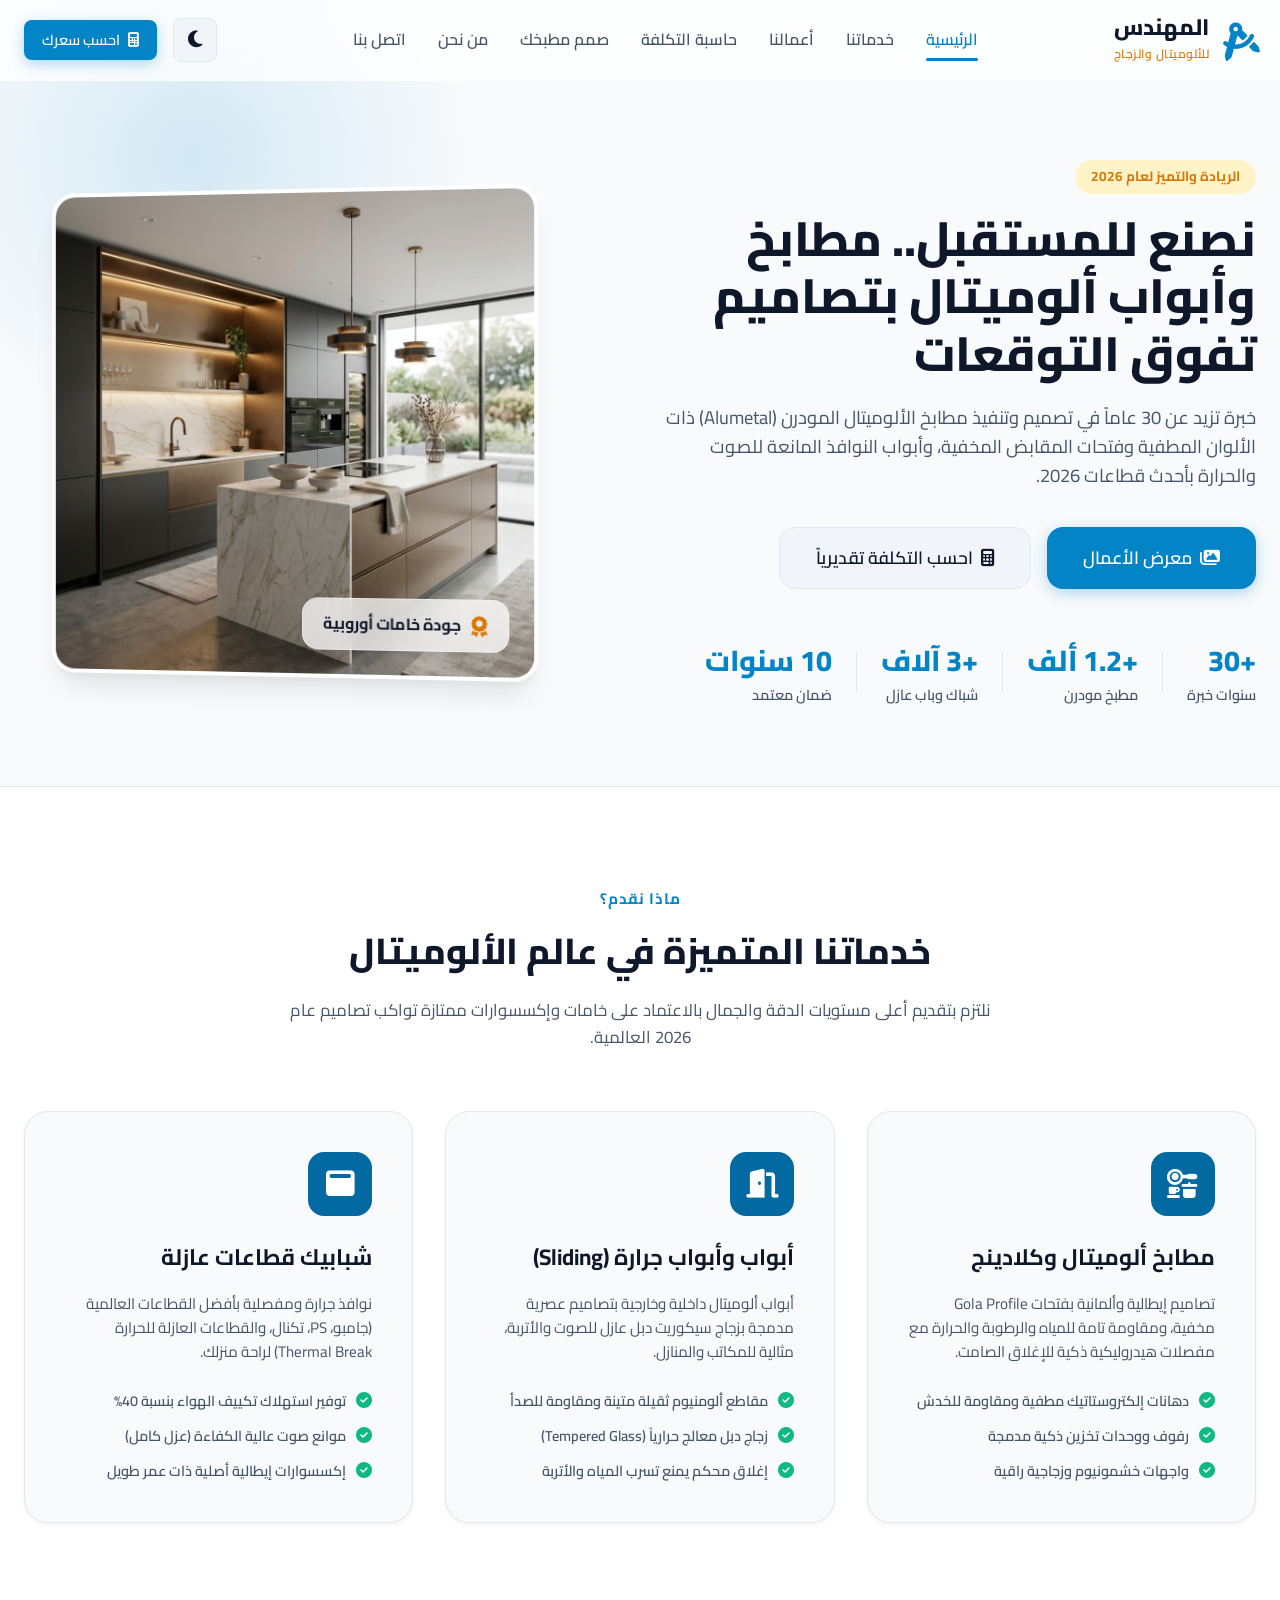
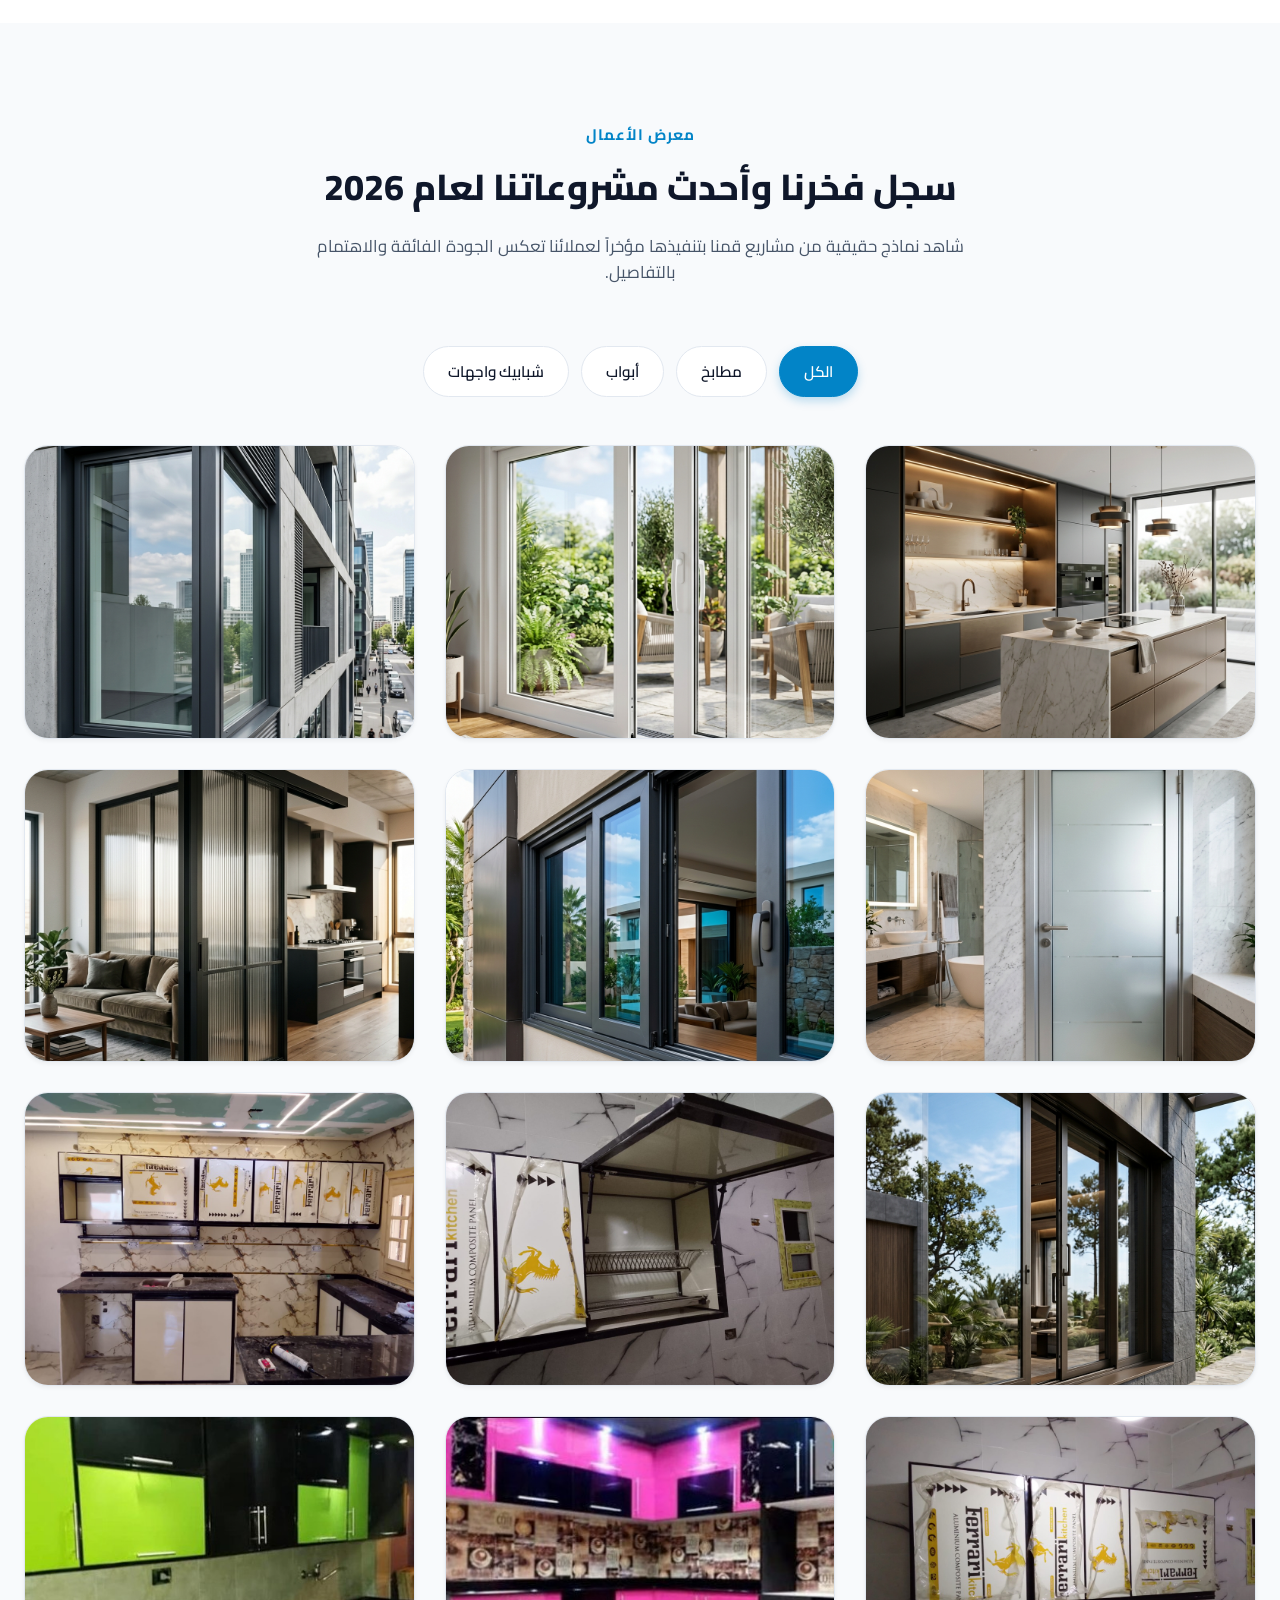
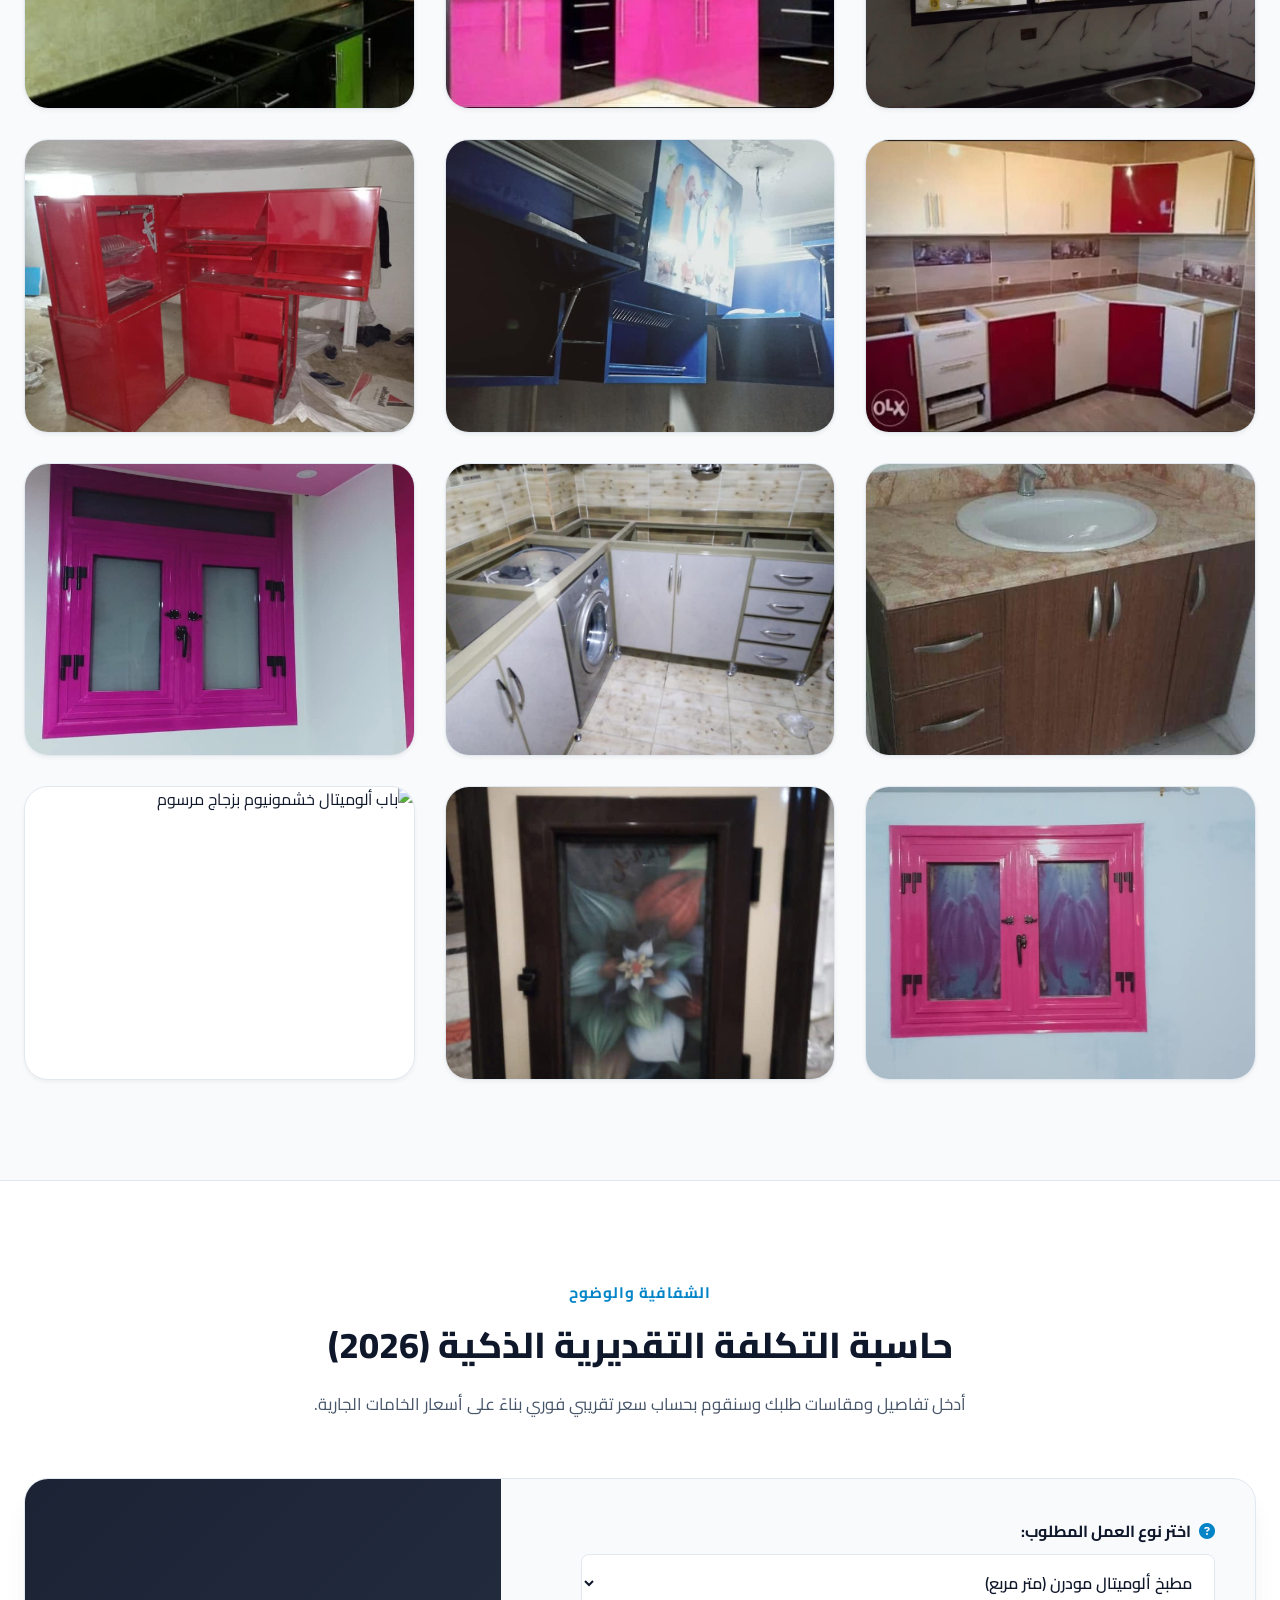
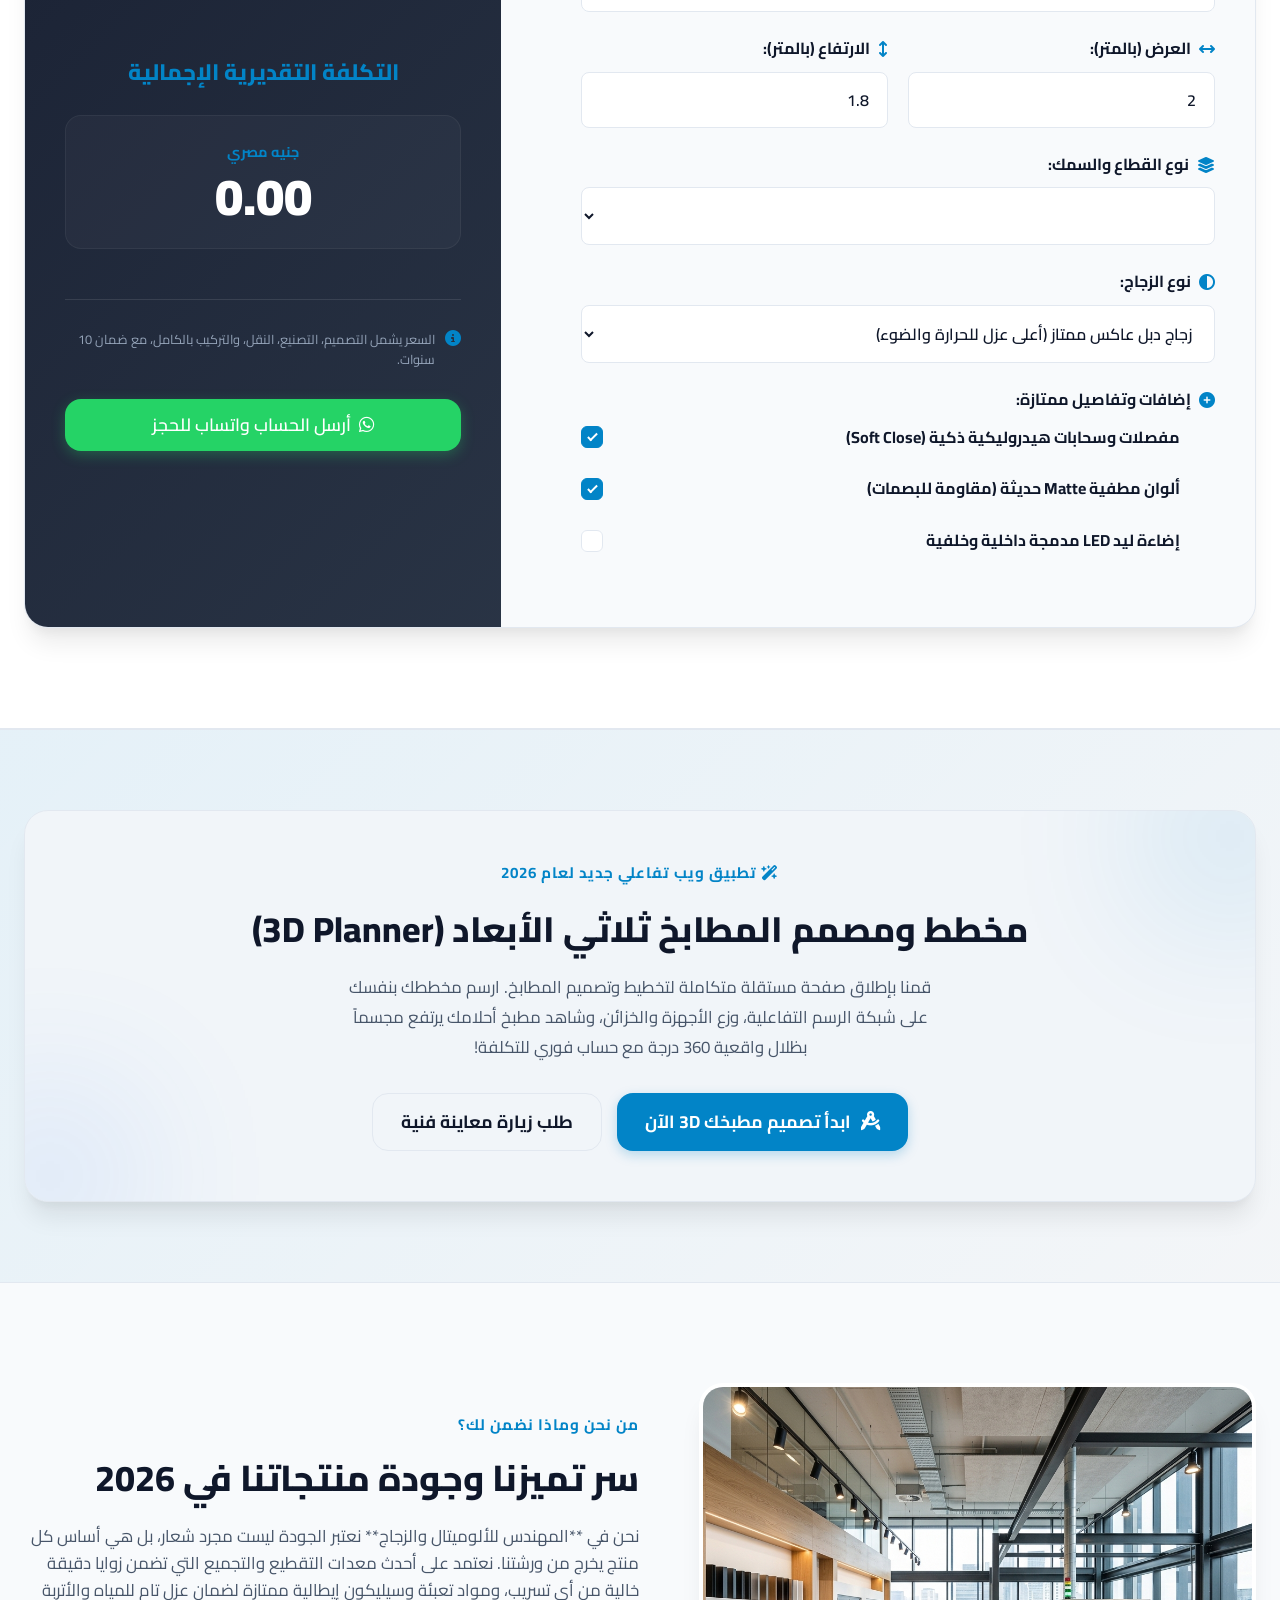
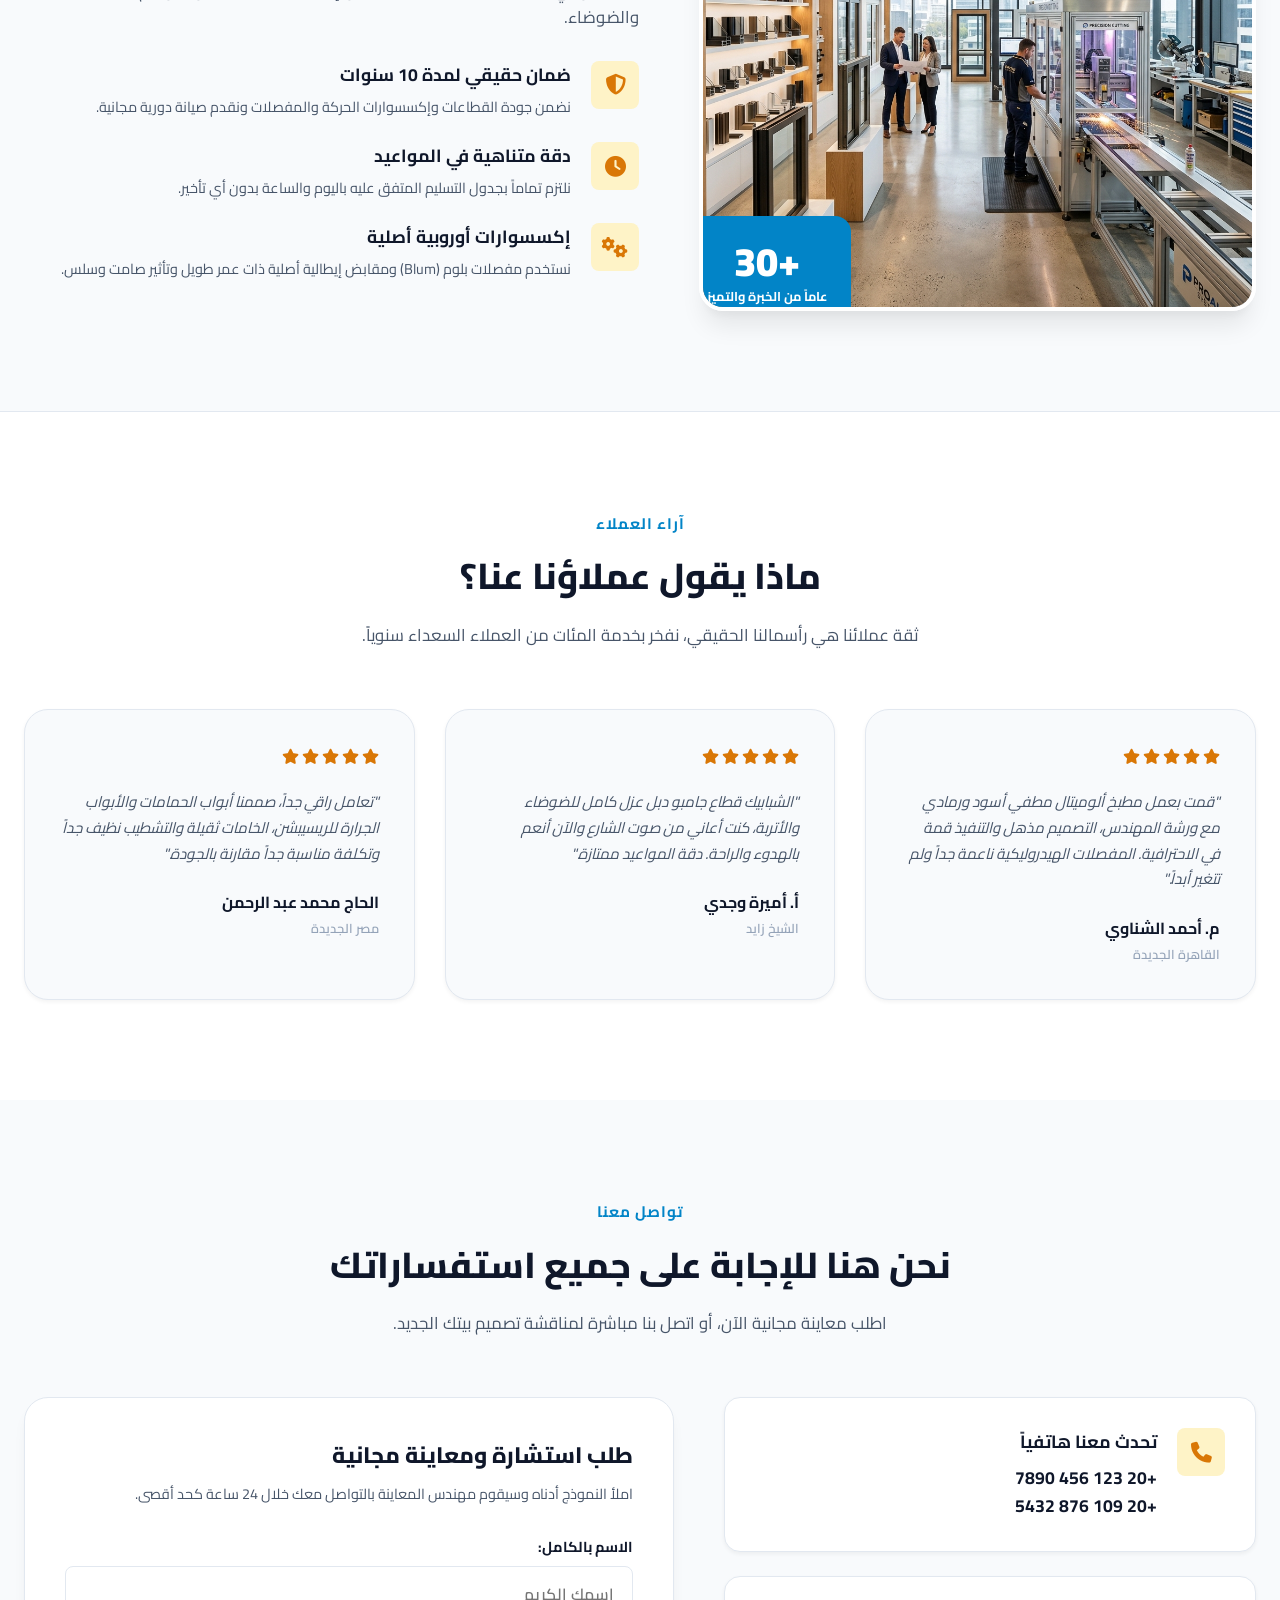
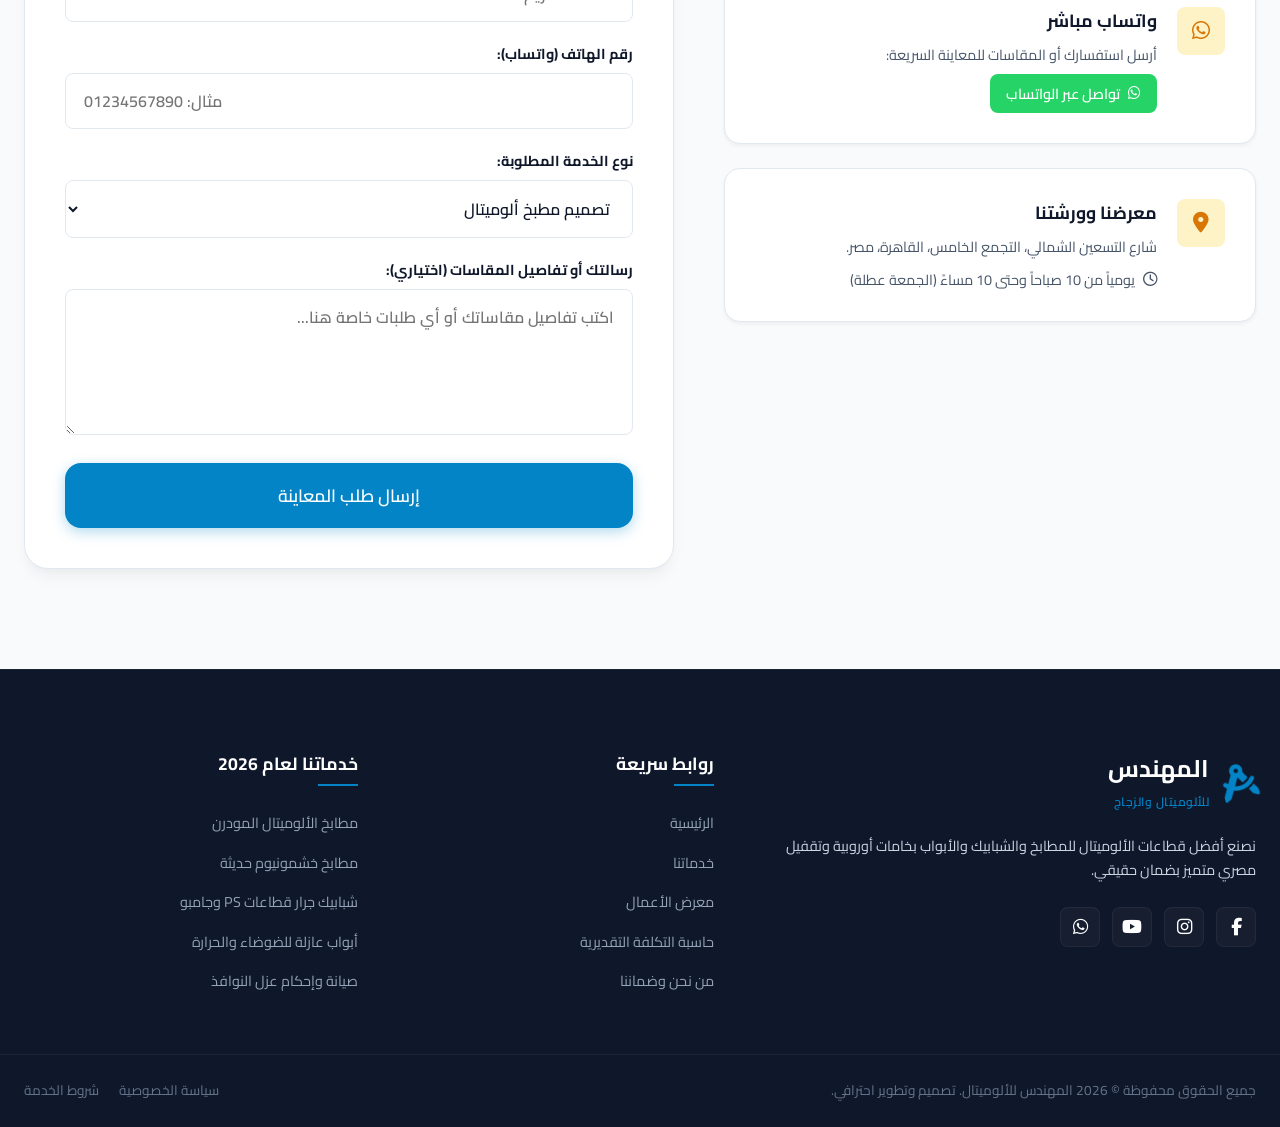
==== commit 0fba3336: "Add real door photo to portfolio (index.html)" ====
--- a/index.html
+++ b/index.html
@@ -436,6 +436,19 @@
                             <span class="category-tag">شبابيك واجهات</span>
                             <h4>شباك حمام ومطبخ دبل فريم (بني × بيج)</h4>
                             <p>شباك ألوميتال مفصلي بتصميم إطار ثنائي الألوان وزجاج مصنفر مرسوم يمنح إضاءة طبيعية وخصوصية تامة.</p>
+                            <button class="view-project-btn"><i class="fa-solid fa-expand"></i> تكبير الصورة</button>
+                        </div>
+                    </div>
+                </div>
+
+                <!-- Item 24: Real Door 1 (Khachmonium & Peacock Art Glass Door) -->
+                <div class="portfolio-item show" data-category="doors">
+                    <div class="portfolio-image-box">
+                        <img src="images/portfolio-door-real-1.jpg" alt="باب ألوميتال خشمونيوم بزجاج مرسوم">
+                        <div class="portfolio-hover">
+                            <span class="category-tag">أبواب</span>
+                            <h4>باب ألوميتال خشمونيوم بحشوة زجاج مرسوم</h4>
+                            <p>باب داخلي وحمام بتصميم خشمونيوم ديكور مثلث سفلي مع زجاج مصنفر مرسوم ومقبض كالون أكر استيل.</p>
                             <button class="view-project-btn"><i class="fa-solid fa-expand"></i> تكبير الصورة</button>
                         </div>
                     </div>
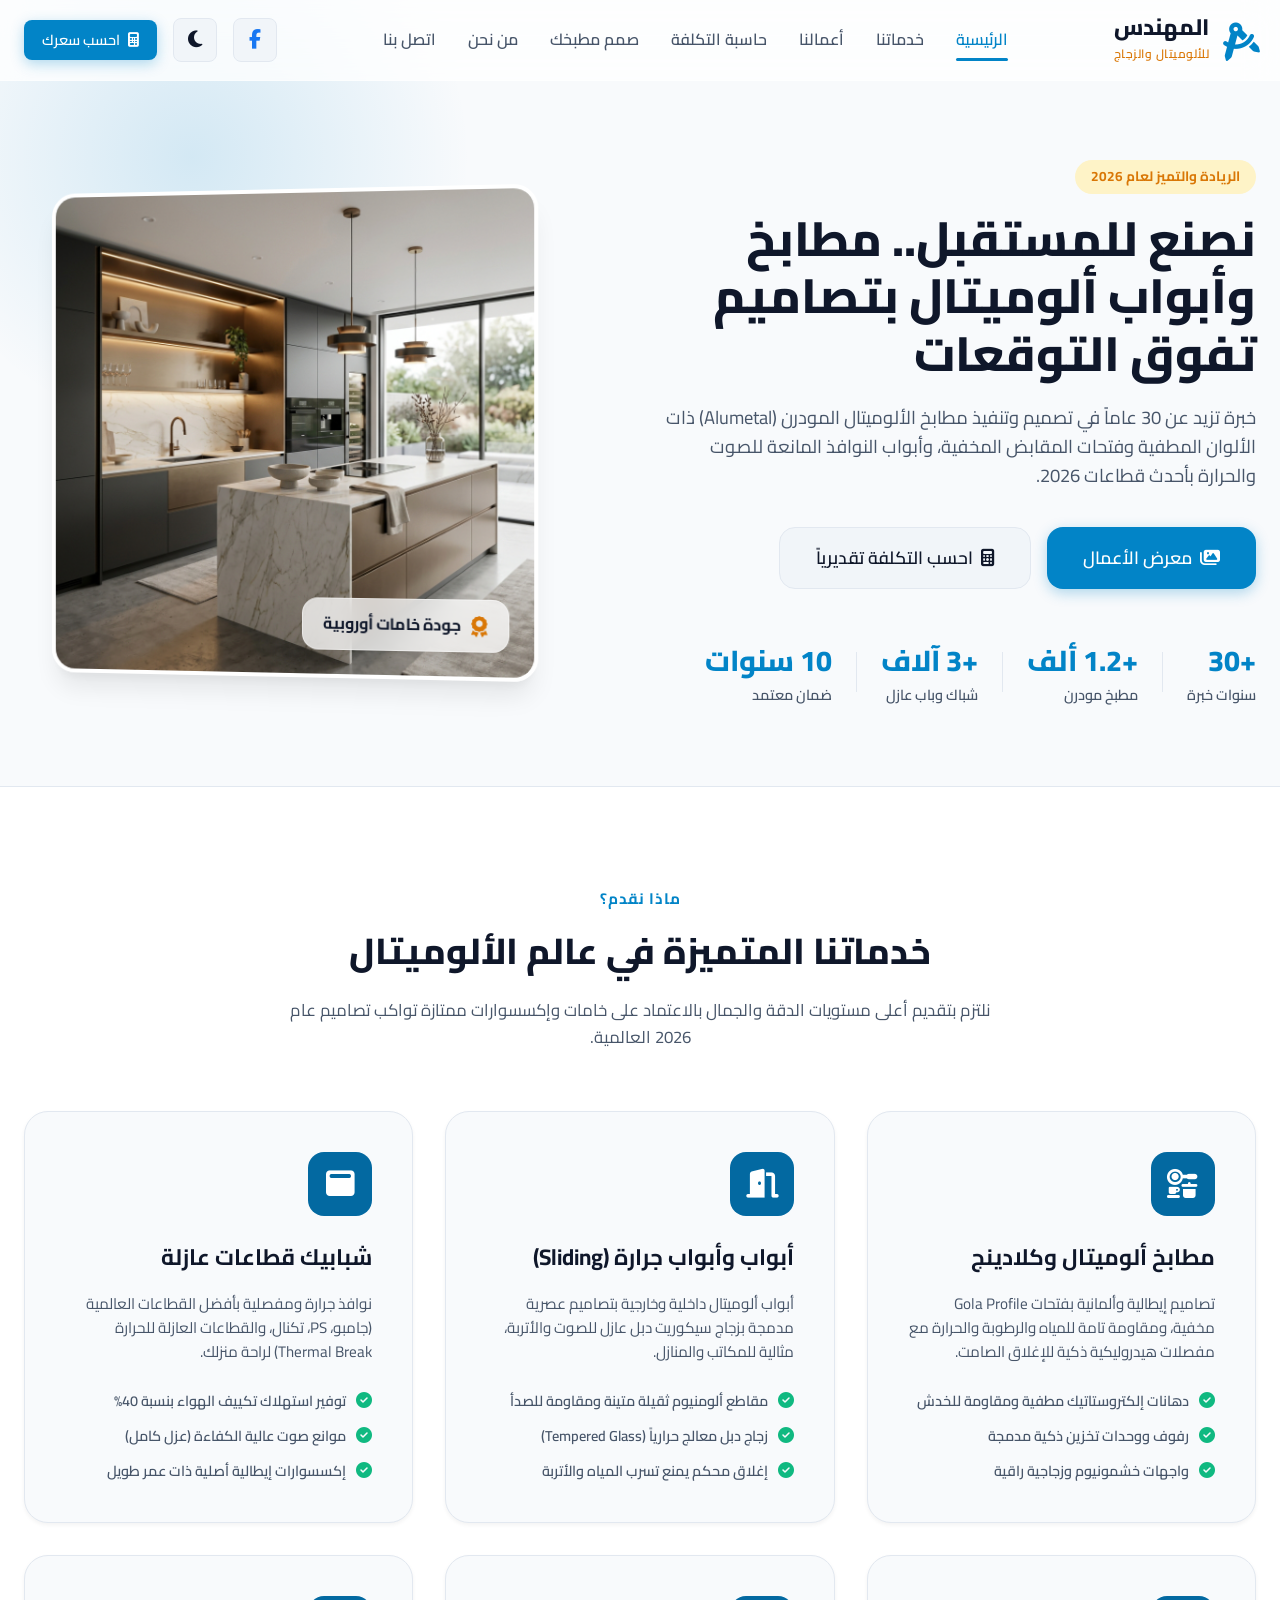
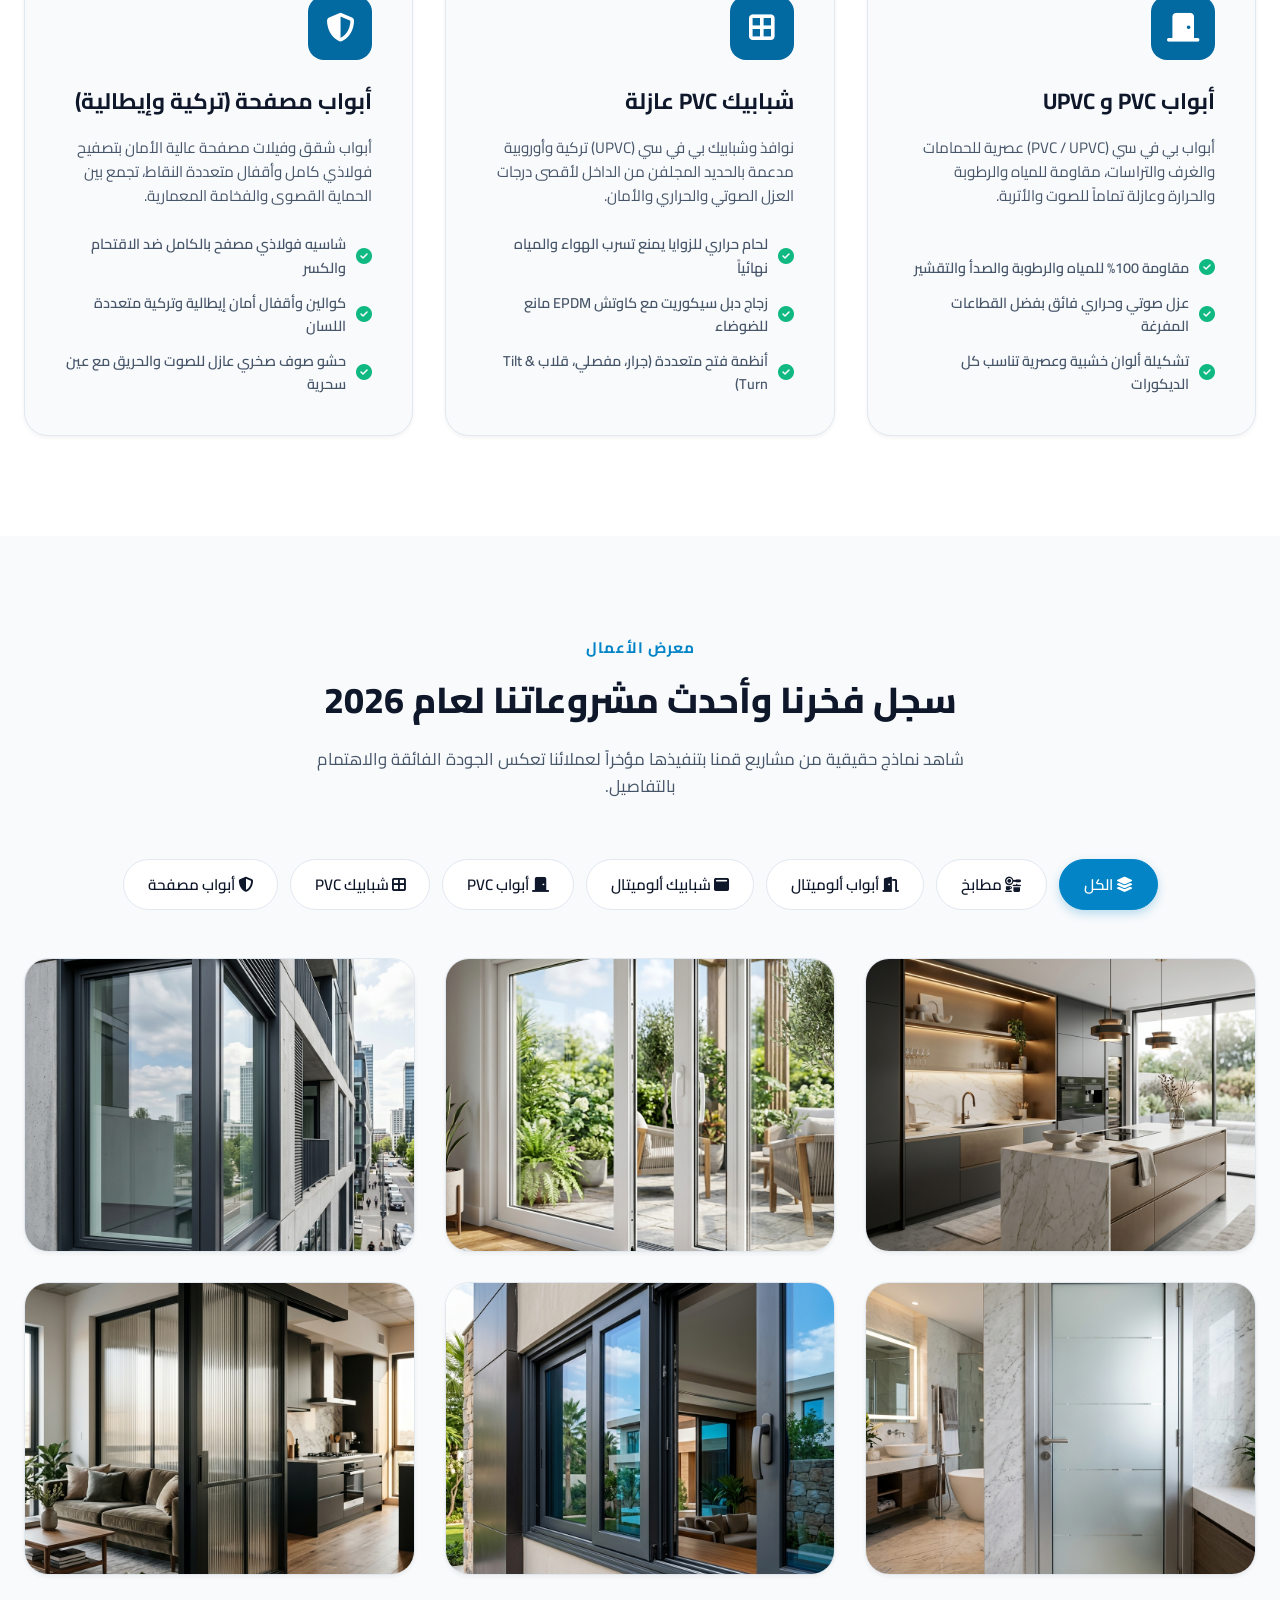
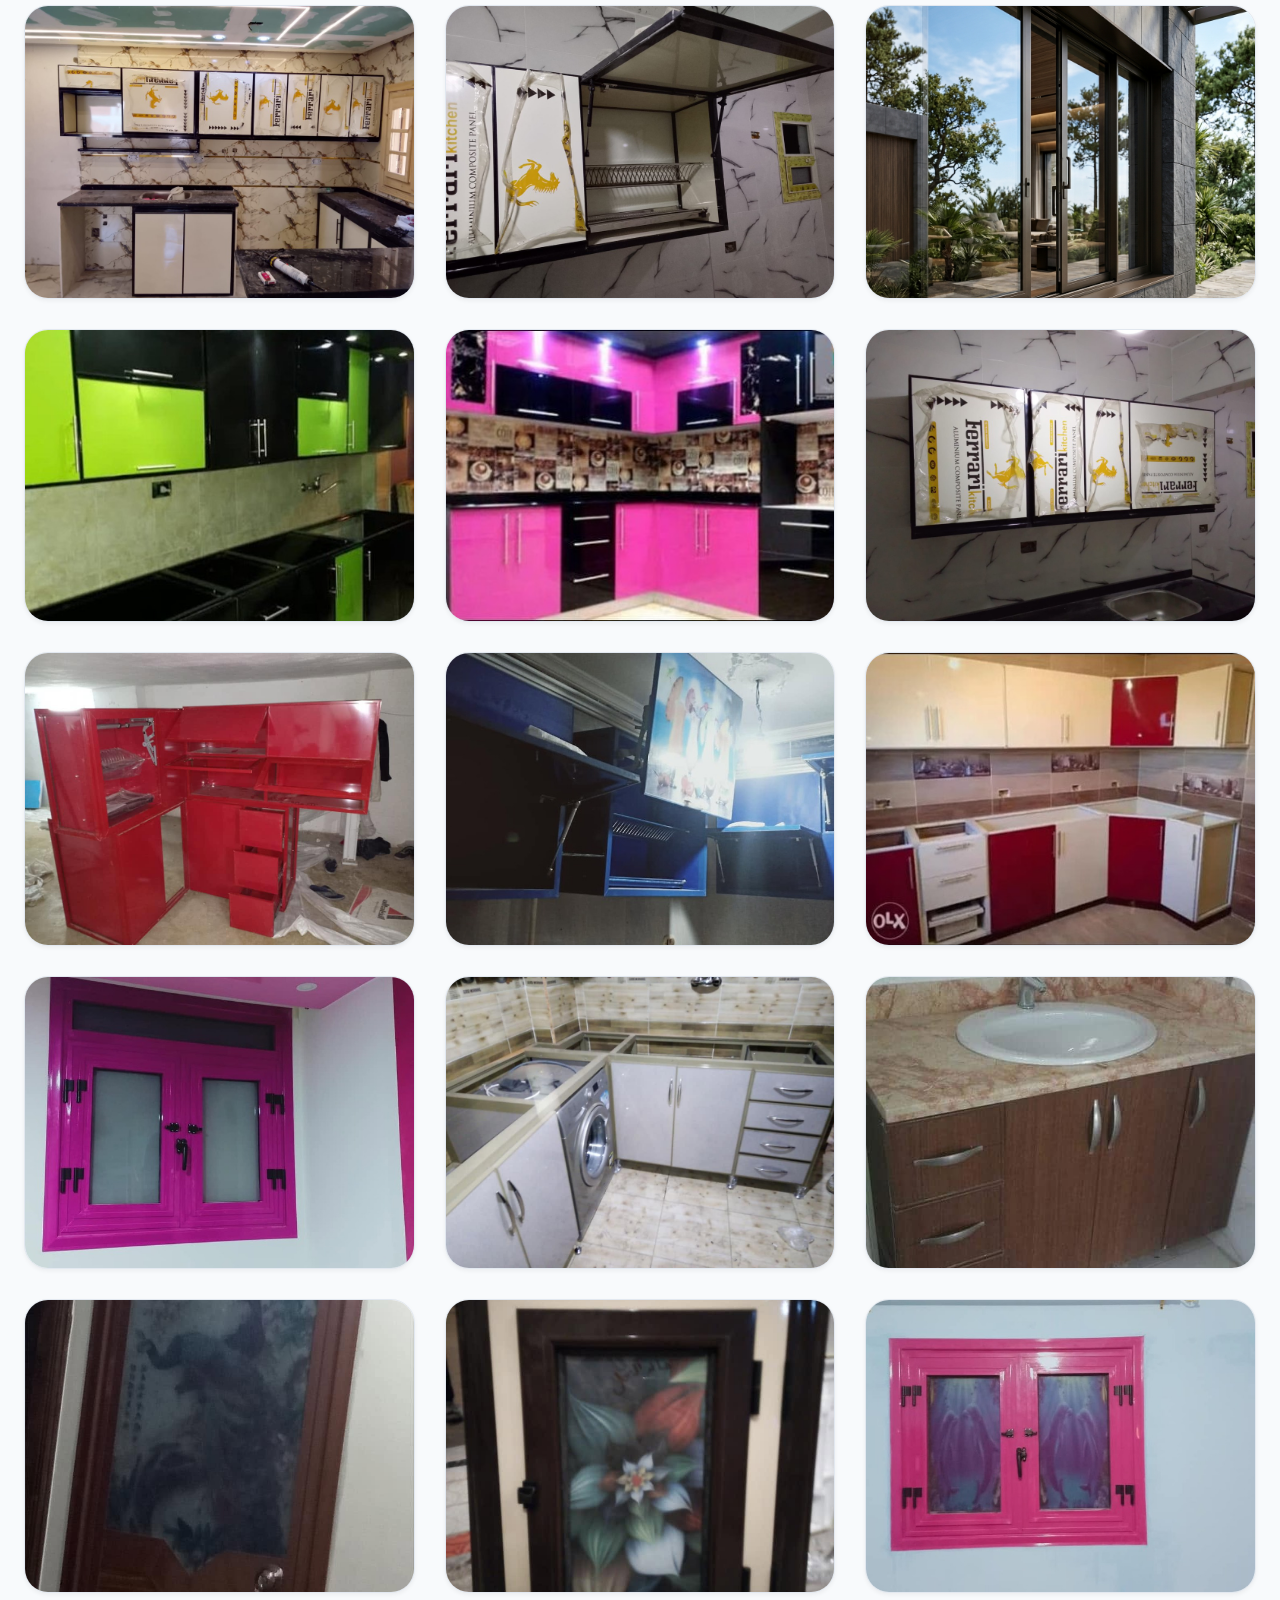
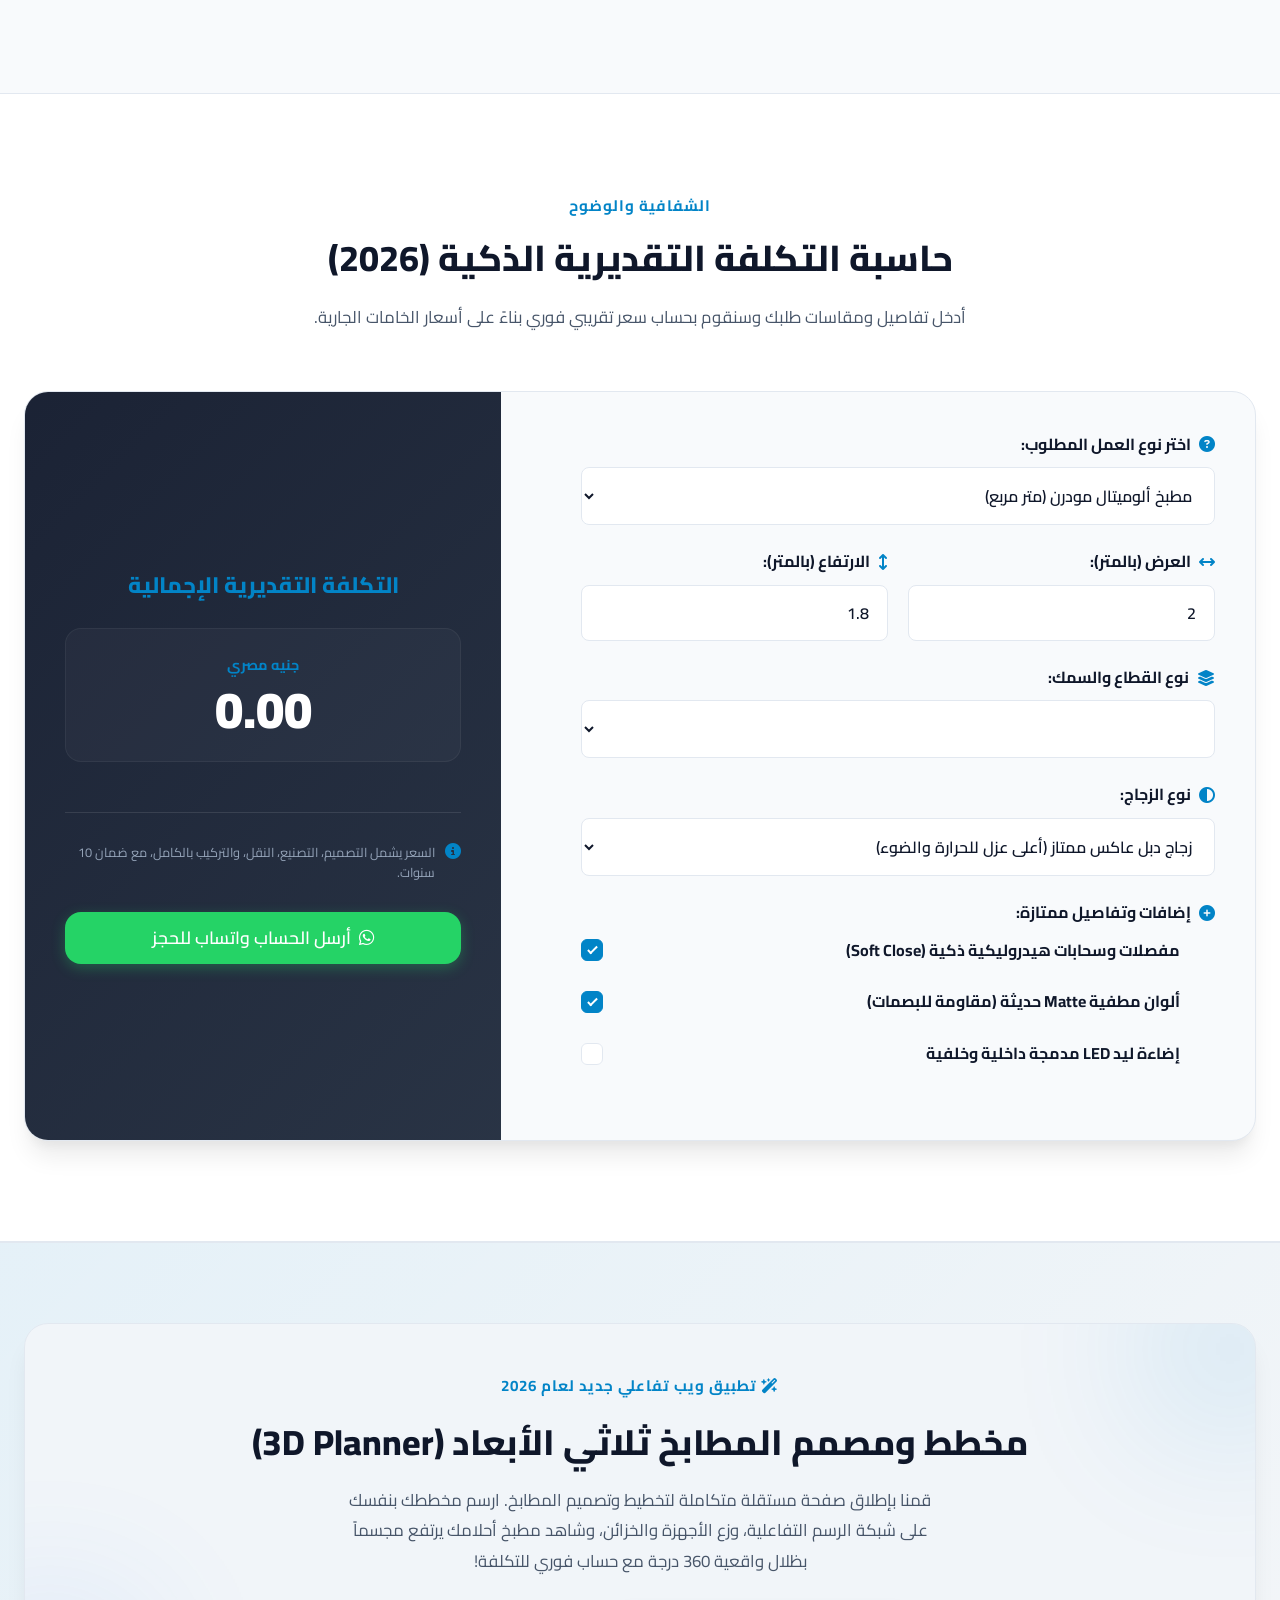
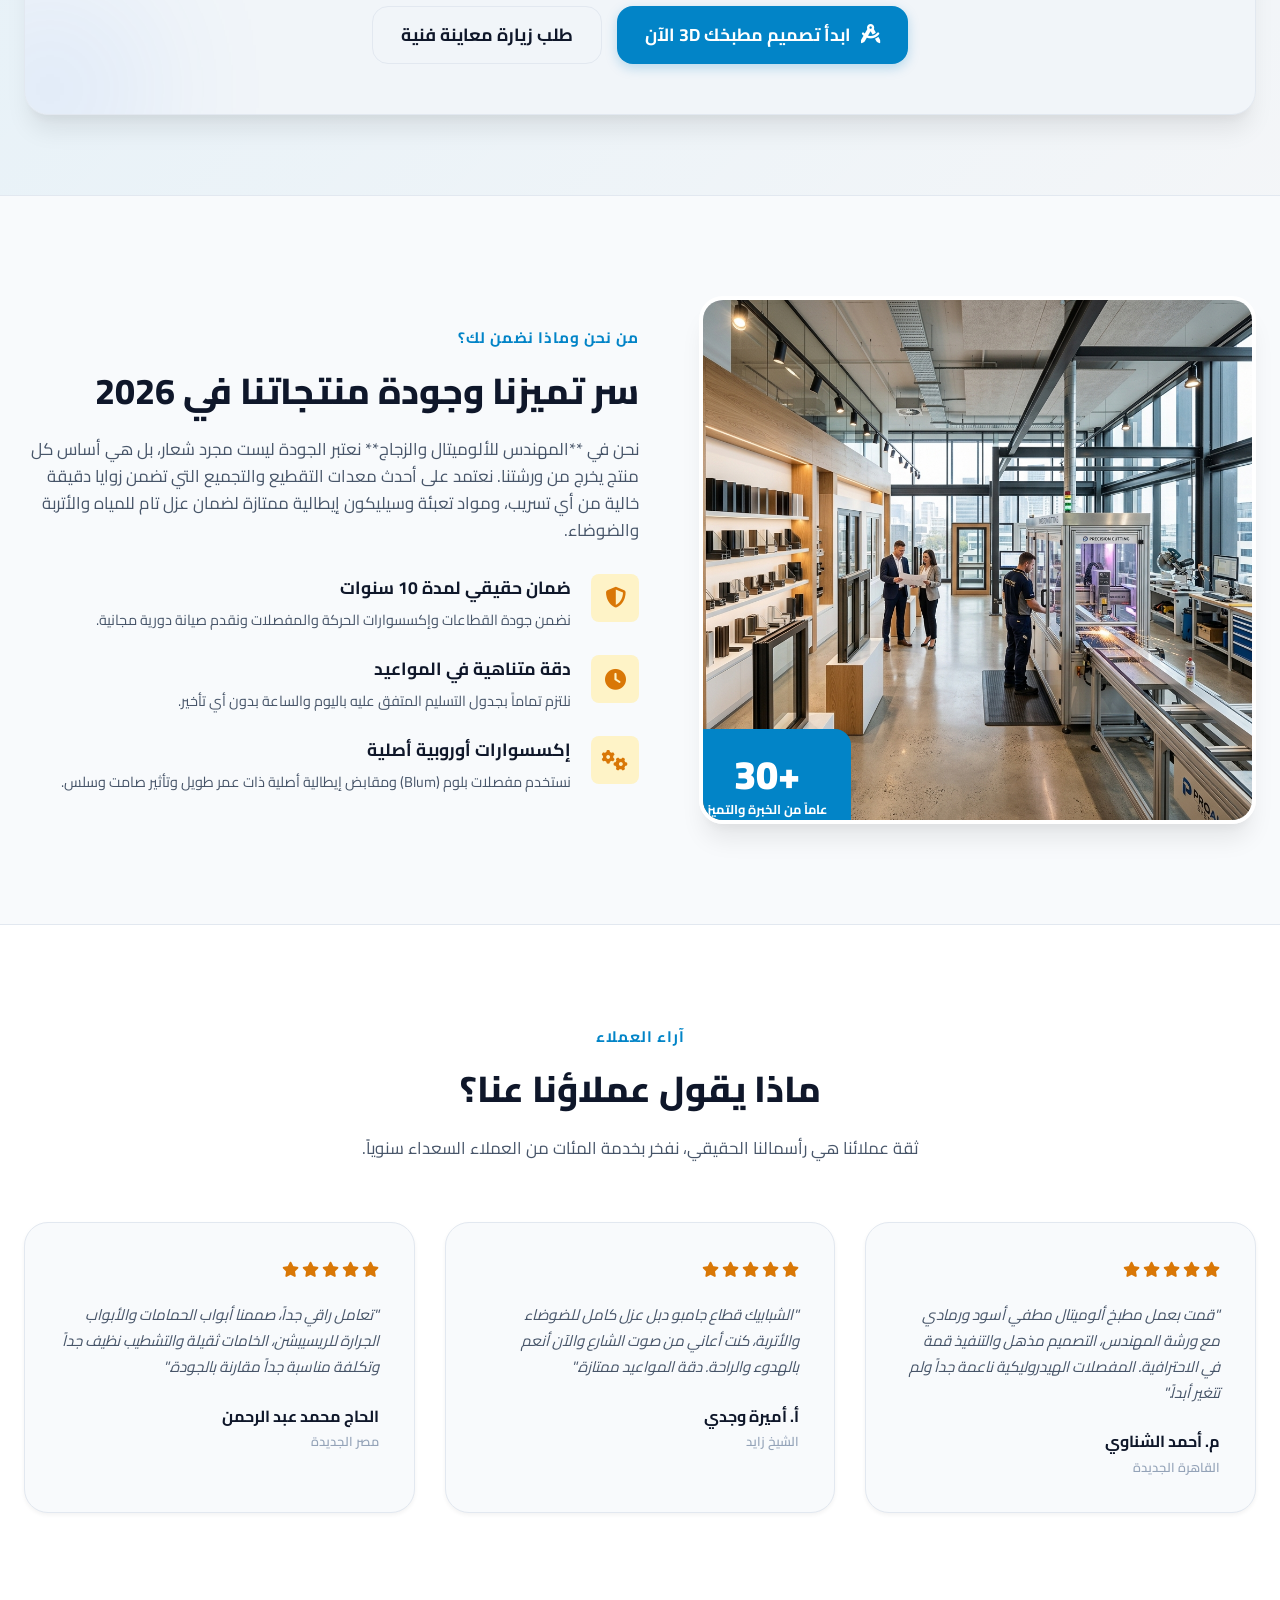
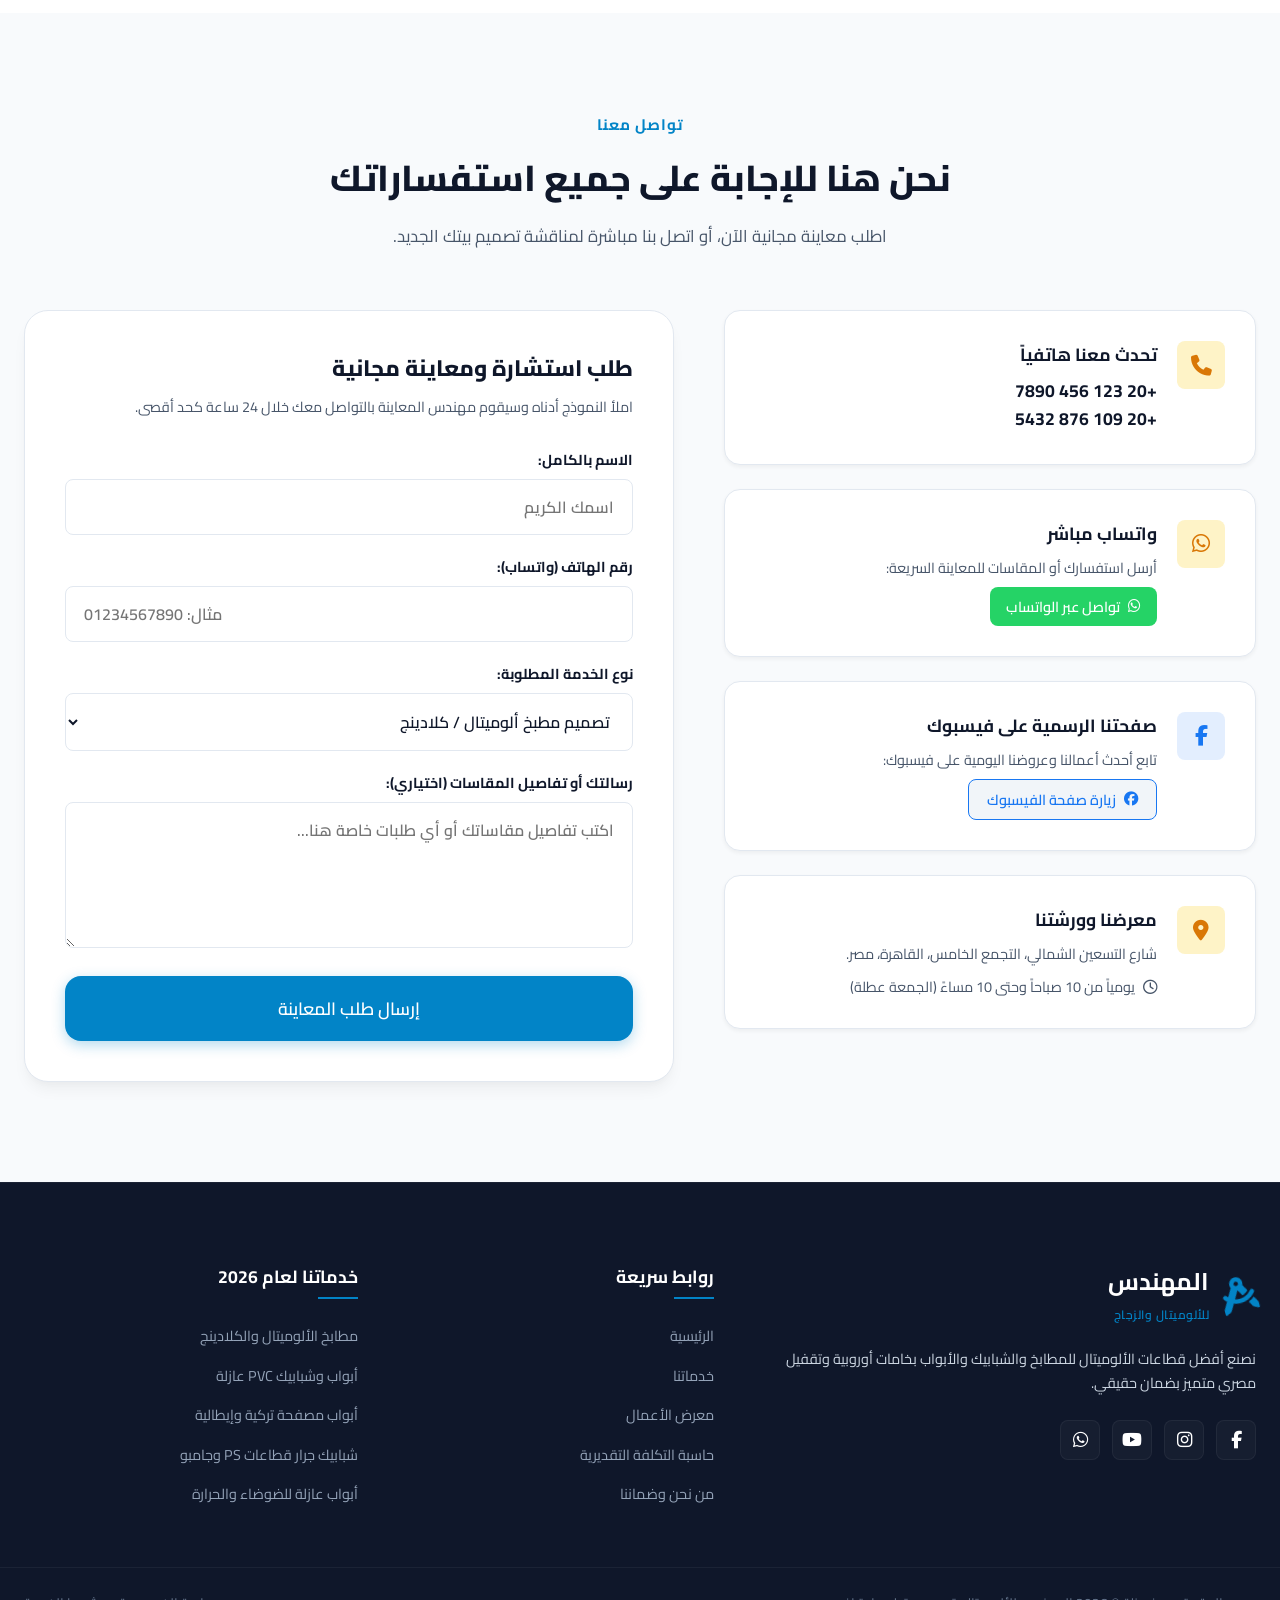
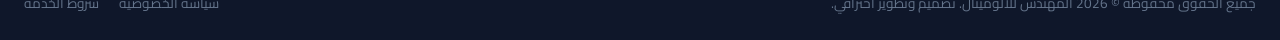
==== commit 4439fdb3: "Add Facebook link, PVC doors, PVC windows, and Armored doors icons (index.html)" ====
--- a/index.html
+++ b/index.html
@@ -38,6 +38,9 @@
             </nav>
 
             <div class="header-actions">
+                <a href="https://www.facebook.com/profile.php?id=100063879912731" target="_blank" class="theme-btn" aria-label="صفحتنا على فيسبوك" title="صفحتنا على فيسبوك" style="color: #1877F2;">
+                    <i class="fa-brands fa-facebook-f"></i>
+                </a>
                 <button id="theme-toggle" class="theme-btn" aria-label="تغيير المظهر">
                     <i class="fa-solid fa-moon"></i>
                 </button>
@@ -158,6 +161,48 @@
                         <li><i class="fa-solid fa-circle-check"></i> إكسسوارات إيطالية أصلية ذات عمر طويل</li>
                     </ul>
                 </div>
+
+                <!-- Service 4: PVC Doors -->
+                <div class="service-card">
+                    <div class="service-icon-box">
+                        <i class="fa-solid fa-door-closed"></i>
+                    </div>
+                    <h3>أبواب PVC و UPVC</h3>
+                    <p>أبواب بي في سي (PVC / UPVC) عصرية للحمامات والغرف والتراسات، مقاومة للمياه والرطوبة والحرارة وعازلة تماماً للصوت والأتربة.</p>
+                    <ul class="service-bullets">
+                        <li><i class="fa-solid fa-circle-check"></i> مقاومة 100% للمياه والرطوبة والصدأ والتقشير</li>
+                        <li><i class="fa-solid fa-circle-check"></i> عزل صوتي وحراري فائق بفضل القطاعات المفرغة</li>
+                        <li><i class="fa-solid fa-circle-check"></i> تشكيلة ألوان خشبية وعصرية تناسب كل الديكورات</li>
+                    </ul>
+                </div>
+
+                <!-- Service 5: PVC Windows -->
+                <div class="service-card">
+                    <div class="service-icon-box">
+                        <i class="fa-solid fa-border-all"></i>
+                    </div>
+                    <h3>شبابيك PVC عازلة</h3>
+                    <p>نوافذ وشبابيك بي في سي (UPVC) تركية وأوروبية مدعمة بالحديد المجلفن من الداخل لأقصى درجات العزل الصوتي والحراري والأمان.</p>
+                    <ul class="service-bullets">
+                        <li><i class="fa-solid fa-circle-check"></i> لحام حراري للزوايا يمنع تسرب الهواء والمياه نهائياً</li>
+                        <li><i class="fa-solid fa-circle-check"></i> زجاج دبل سيكوريت مع كاوتش EPDM مانع للضوضاء</li>
+                        <li><i class="fa-solid fa-circle-check"></i> أنظمة فتح متعددة (جرار، مفصلي، قلاب Tilt &amp; Turn)</li>
+                    </ul>
+                </div>
+
+                <!-- Service 6: Armored Doors -->
+                <div class="service-card">
+                    <div class="service-icon-box">
+                        <i class="fa-solid fa-shield-halved"></i>
+                    </div>
+                    <h3>أبواب مصفحة (تركية وإيطالية)</h3>
+                    <p>أبواب شقق وفيلات مصفحة عالية الأمان بتصفيح فولاذي كامل وأقفال متعددة النقاط، تجمع بين الحماية القصوى والفخامة المعمارية.</p>
+                    <ul class="service-bullets">
+                        <li><i class="fa-solid fa-circle-check"></i> شاسيه فولاذي مصفح بالكامل ضد الاقتحام والكسر</li>
+                        <li><i class="fa-solid fa-circle-check"></i> كوالين وأقفال أمان إيطالية وتركية متعددة اللسان</li>
+                        <li><i class="fa-solid fa-circle-check"></i> حشو صوف صخري عازل للصوت والحريق مع عين سحرية</li>
+                    </ul>
+                </div>
             </div>
         </div>
     </section>
@@ -173,10 +218,13 @@
 
             <!-- Filter Categories -->
             <div class="portfolio-filters">
-                <button class="filter-btn active" data-filter="all">الكل</button>
-                <button class="filter-btn" data-filter="kitchens">مطابخ</button>
-                <button class="filter-btn" data-filter="doors">أبواب</button>
-                <button class="filter-btn" data-filter="windows">شبابيك واجهات</button>
+                <button class="filter-btn active" data-filter="all"><i class="fa-solid fa-layer-group"></i> الكل</button>
+                <button class="filter-btn" data-filter="kitchens"><i class="fa-solid fa-kitchen-set"></i> مطابخ</button>
+                <button class="filter-btn" data-filter="doors"><i class="fa-solid fa-door-open"></i> أبواب ألوميتال</button>
+                <button class="filter-btn" data-filter="windows"><i class="fa-solid fa-window-maximize"></i> شبابيك ألوميتال</button>
+                <button class="filter-btn" data-filter="pvc-doors"><i class="fa-solid fa-door-closed"></i> أبواب PVC</button>
+                <button class="filter-btn" data-filter="pvc-windows"><i class="fa-solid fa-border-all"></i> شبابيك PVC</button>
+                <button class="filter-btn" data-filter="armored-doors"><i class="fa-solid fa-shield-halved"></i> أبواب مصفحة</button>
             </div>
 
             <!-- Portfolio Grid -->
@@ -482,6 +530,9 @@
                             <option value="kitchen">مطبخ ألوميتال مودرن (متر مربع)</option>
                             <option value="door">باب ألوميتال (بالقطعة)</option>
                             <option value="window">شباك ألوميتال جرار/مفصلي (متر مربع)</option>
+                            <option value="pvc-door">باب PVC / UPVC عازل (بالقطعة)</option>
+                            <option value="pvc-window">شباك PVC / UPVC عازل (متر مربع)</option>
+                            <option value="armored-door">باب مصفح تركي/إيطالي (بالقطعة)</option>
                         </select>
                     </div>
 
@@ -728,6 +779,15 @@
                     </div>
 
                     <div class="info-card">
+                        <div class="info-icon" style="background: rgba(24, 119, 242, 0.12); color: #1877F2;"><i class="fa-brands fa-facebook-f"></i></div>
+                        <div>
+                            <h4>صفحتنا الرسمية على فيسبوك</h4>
+                            <p>تابع أحدث أعمالنا وعروضنا اليومية على فيسبوك:</p>
+                            <a href="https://www.facebook.com/profile.php?id=100063879912731" target="_blank" class="btn btn-secondary btn-sm" style="margin-top: 8px; display: inline-flex; align-items: center; gap: 8px; border-color: #1877F2; color: #1877F2;"><i class="fa-brands fa-facebook"></i> زيارة صفحة الفيسبوك</a>
+                        </div>
+                    </div>
+
+                    <div class="info-card">
                         <div class="info-icon"><i class="fa-solid fa-location-dot"></i></div>
                         <div>
                             <h4>معرضنا وورشتنا</h4>
@@ -756,9 +816,11 @@
                         <div class="form-group">
                             <label for="form-service">نوع الخدمة المطلوبة:</label>
                             <select id="form-service" class="form-control">
-                                <option value="kitchen">تصميم مطبخ ألوميتال</option>
-                                <option value="doors-windows">تركيب أبواب ونوافذ عازلة</option>
-                                <option value="all">تشطيب ألوميتال متكامل للمنزل</option>
+                                <option value="kitchen">تصميم مطبخ ألوميتال / كلادينج</option>
+                                <option value="doors-windows">تركيب أبواب وشبابيك ألوميتال</option>
+                                <option value="pvc">أبواب وشبابيك PVC / UPVC عازلة</option>
+                                <option value="armored-doors">أبواب مصفحة للشقق والفيلات</option>
+                                <option value="all">تشطيب متكامل للمنزل</option>
                                 <option value="maintenance">صيانة وتعديل أعمال سابقة</option>
                             </select>
                         </div>
@@ -793,7 +855,7 @@
                 </div>
                 <p class="footer-desc">نصنع أفضل قطاعات الألوميتال للمطابخ والشبابيك والأبواب بخامات أوروبية وتقفيل مصري متميز بضمان حقيقي.</p>
                 <div class="social-links">
-                    <a href="#" aria-label="فيسبوك"><i class="fa-brands fa-facebook-f"></i></a>
+                    <a href="https://www.facebook.com/profile.php?id=100063879912731" target="_blank" aria-label="فيسبوك"><i class="fa-brands fa-facebook-f"></i></a>
                     <a href="#" aria-label="انستغرام"><i class="fa-brands fa-instagram"></i></a>
                     <a href="#" aria-label="يوتيوب"><i class="fa-brands fa-youtube"></i></a>
                     <a href="https://wa.me/201234567890" target="_blank" aria-label="واتساب"><i class="fa-brands fa-whatsapp"></i></a>
@@ -814,11 +876,11 @@
             <div class="footer-categories">
                 <h3>خدماتنا لعام 2026</h3>
                 <ul>
-                    <li><a href="#services">مطابخ الألوميتال المودرن</a></li>
-                    <li><a href="#services">مطابخ خشمونيوم حديثة</a></li>
+                    <li><a href="#services">مطابخ الألوميتال والكلادينج</a></li>
+                    <li><a href="#services">أبواب وشبابيك PVC عازلة</a></li>
+                    <li><a href="#services">أبواب مصفحة تركية وإيطالية</a></li>
                     <li><a href="#services">شبابيك جرار قطاعات PS وجامبو</a></li>
                     <li><a href="#services">أبواب عازلة للضوضاء والحرارة</a></li>
-                    <li><a href="#services">صيانة وإحكام عزل النوافذ</a></li>
                 </ul>
             </div>
         </div>
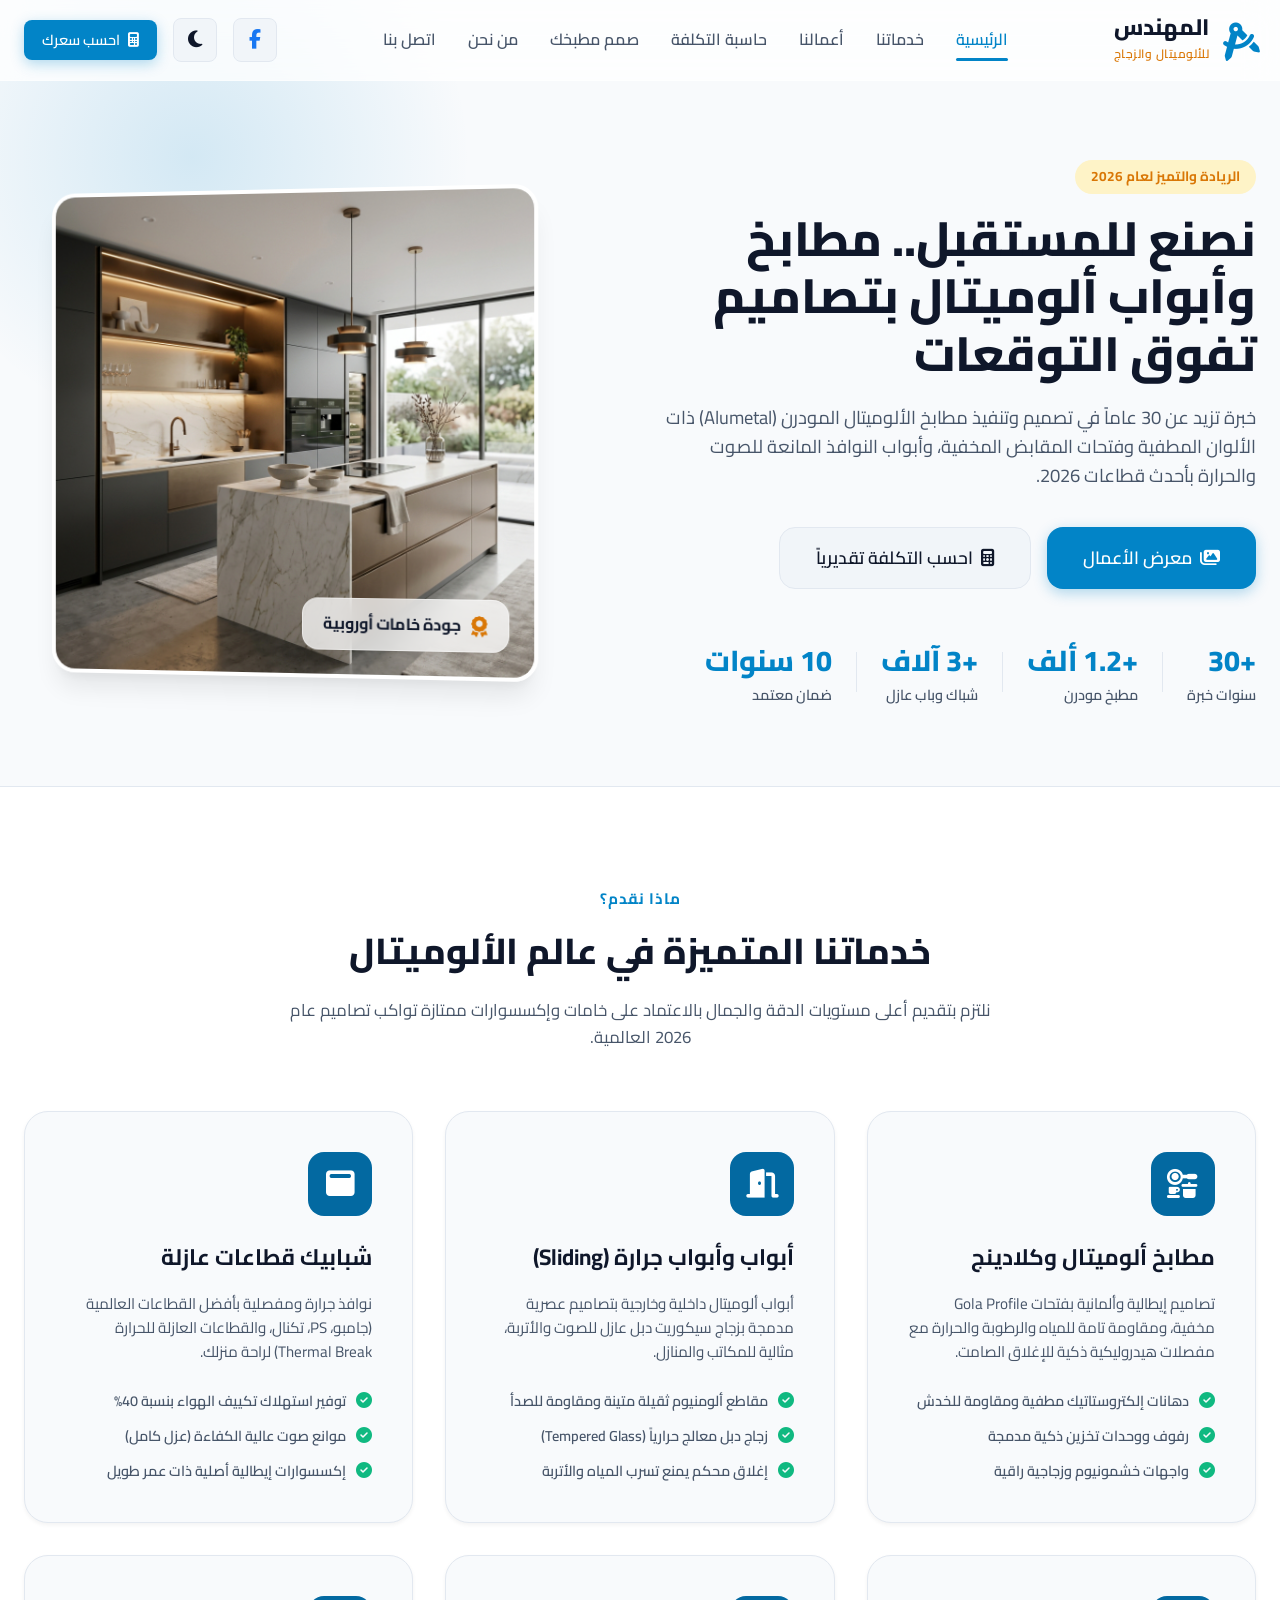
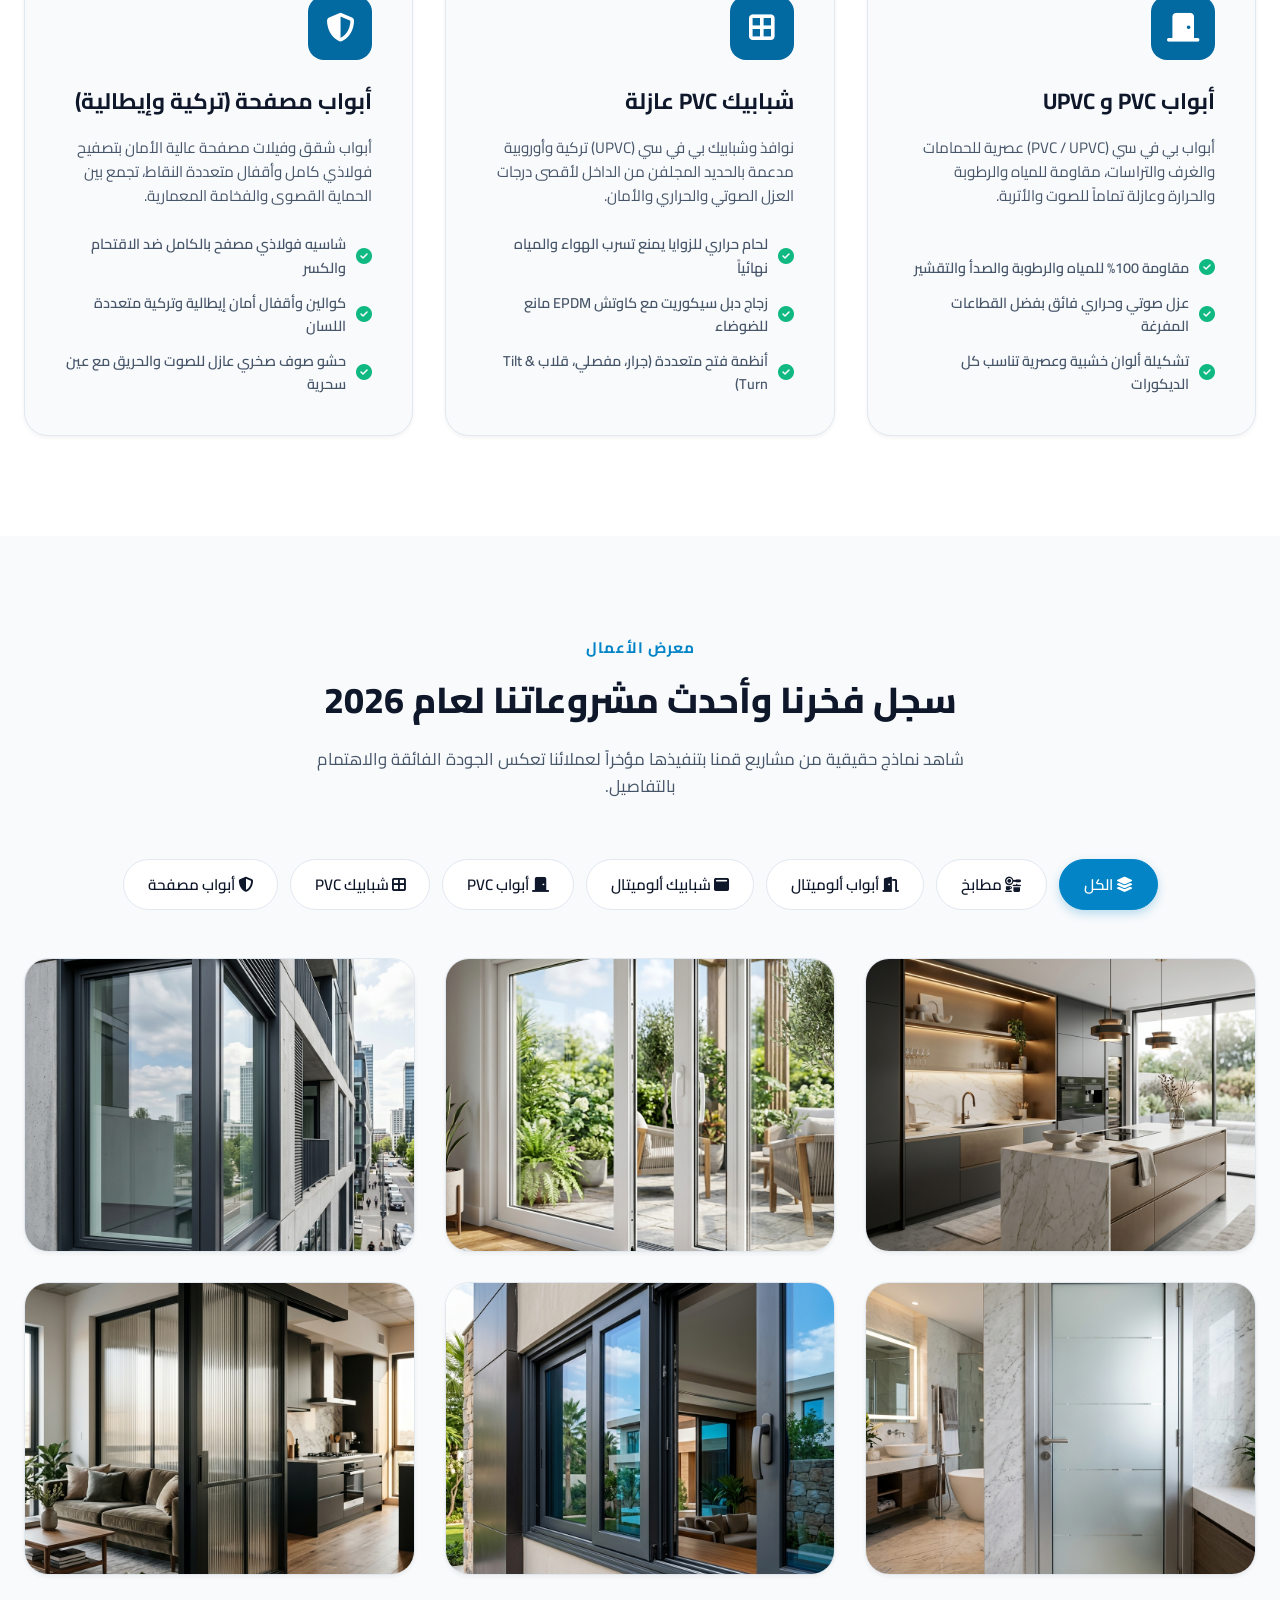
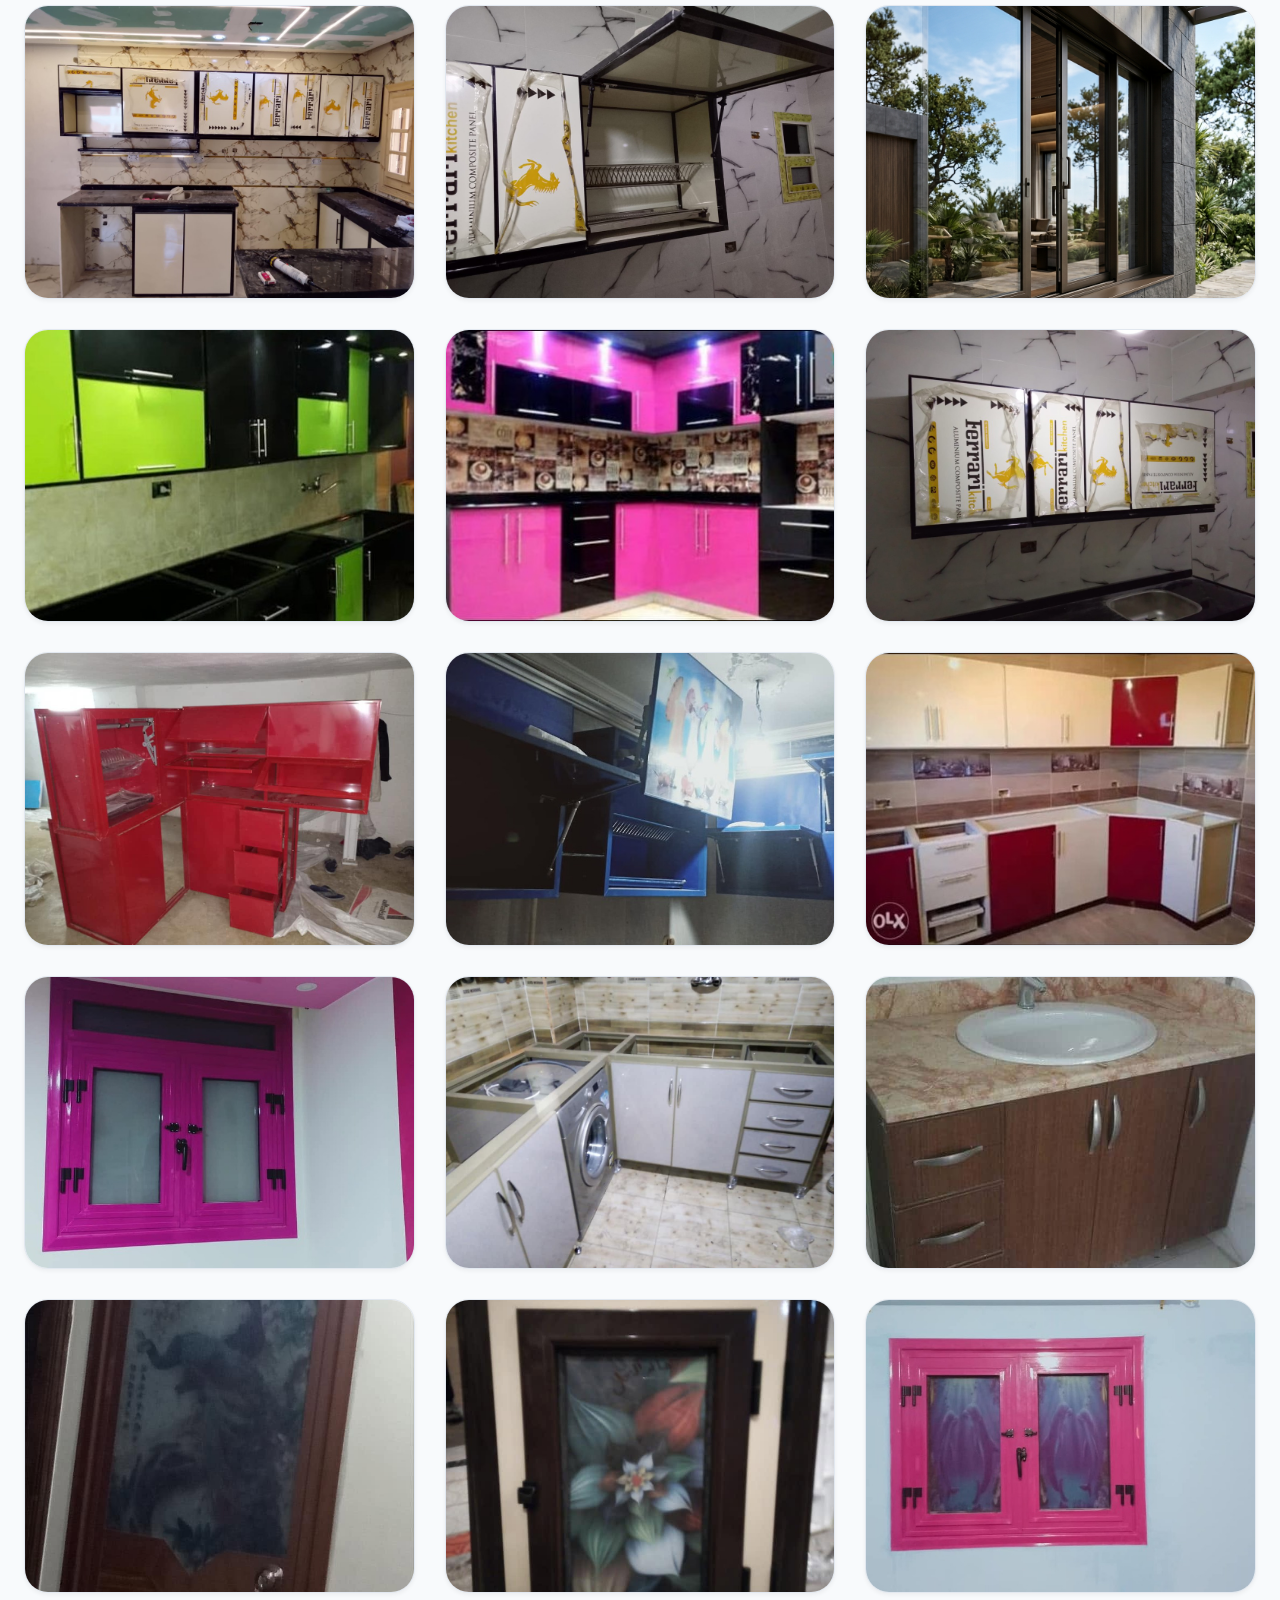
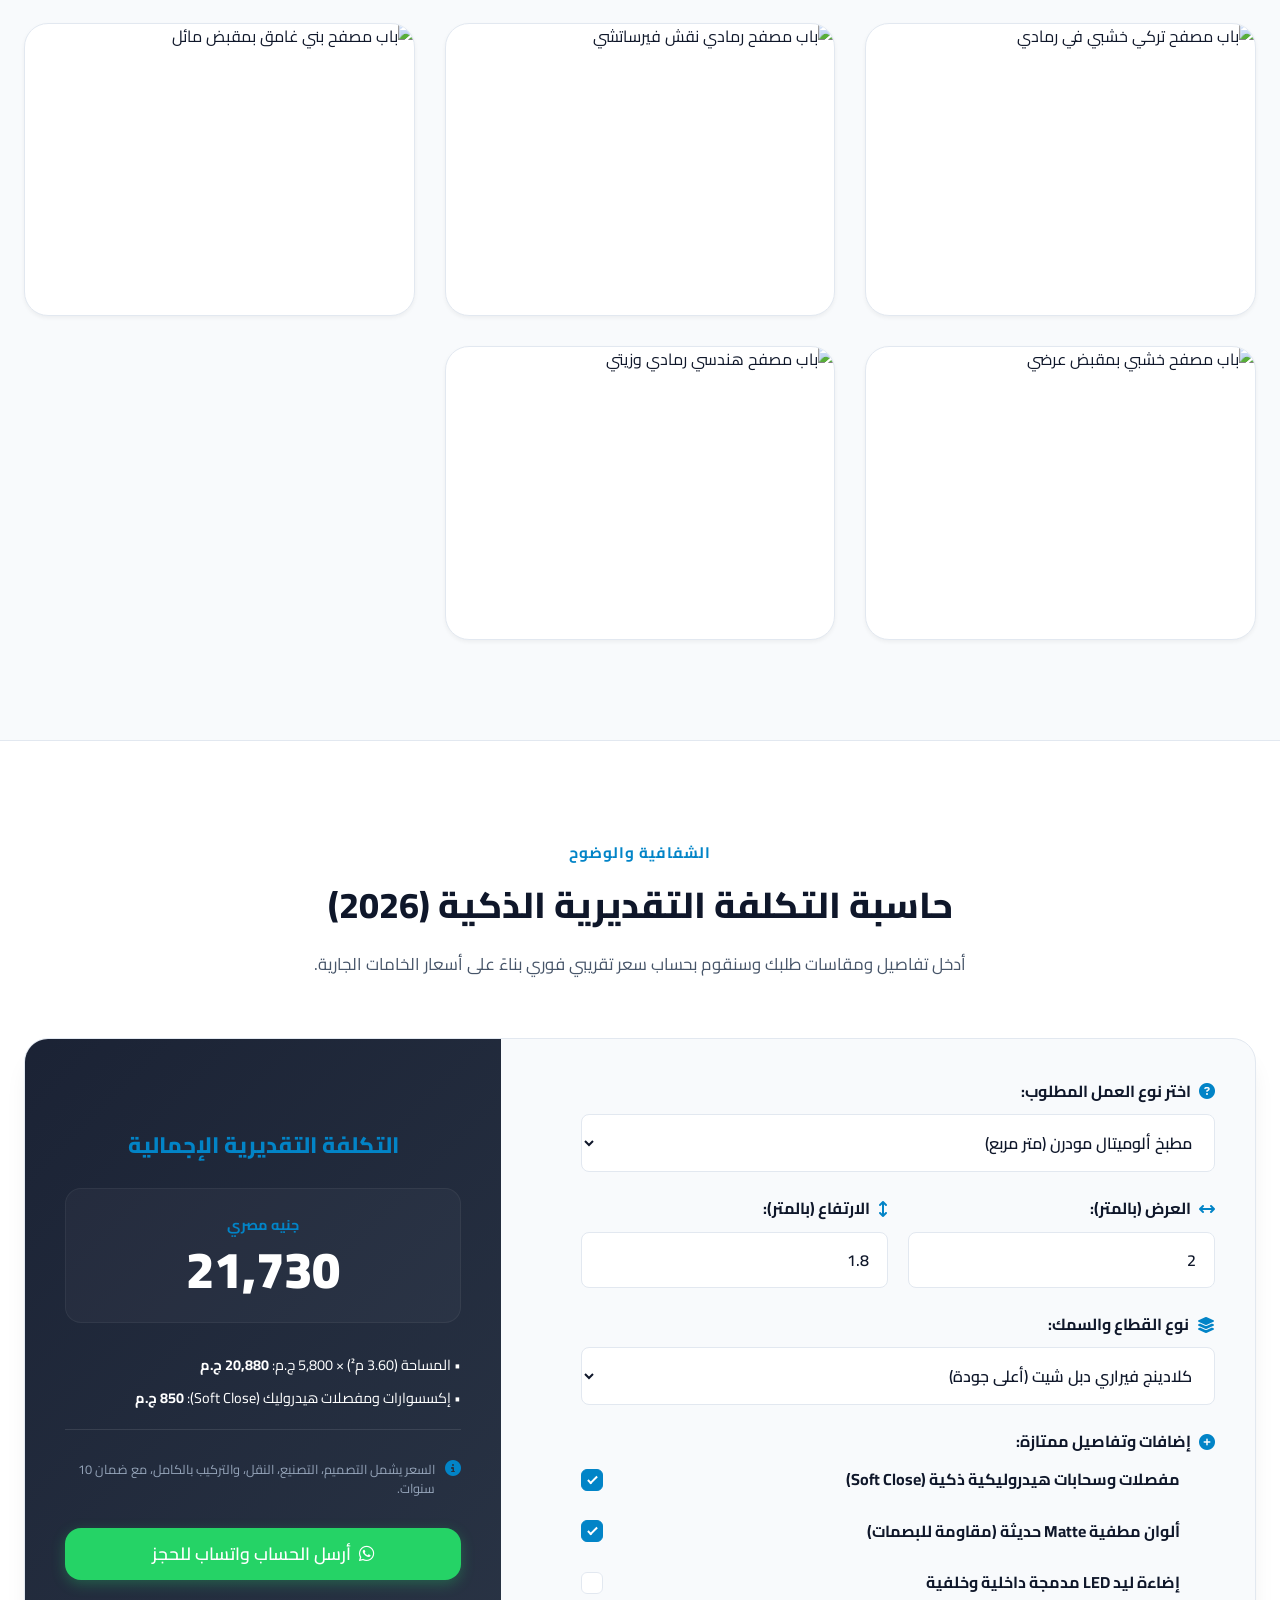
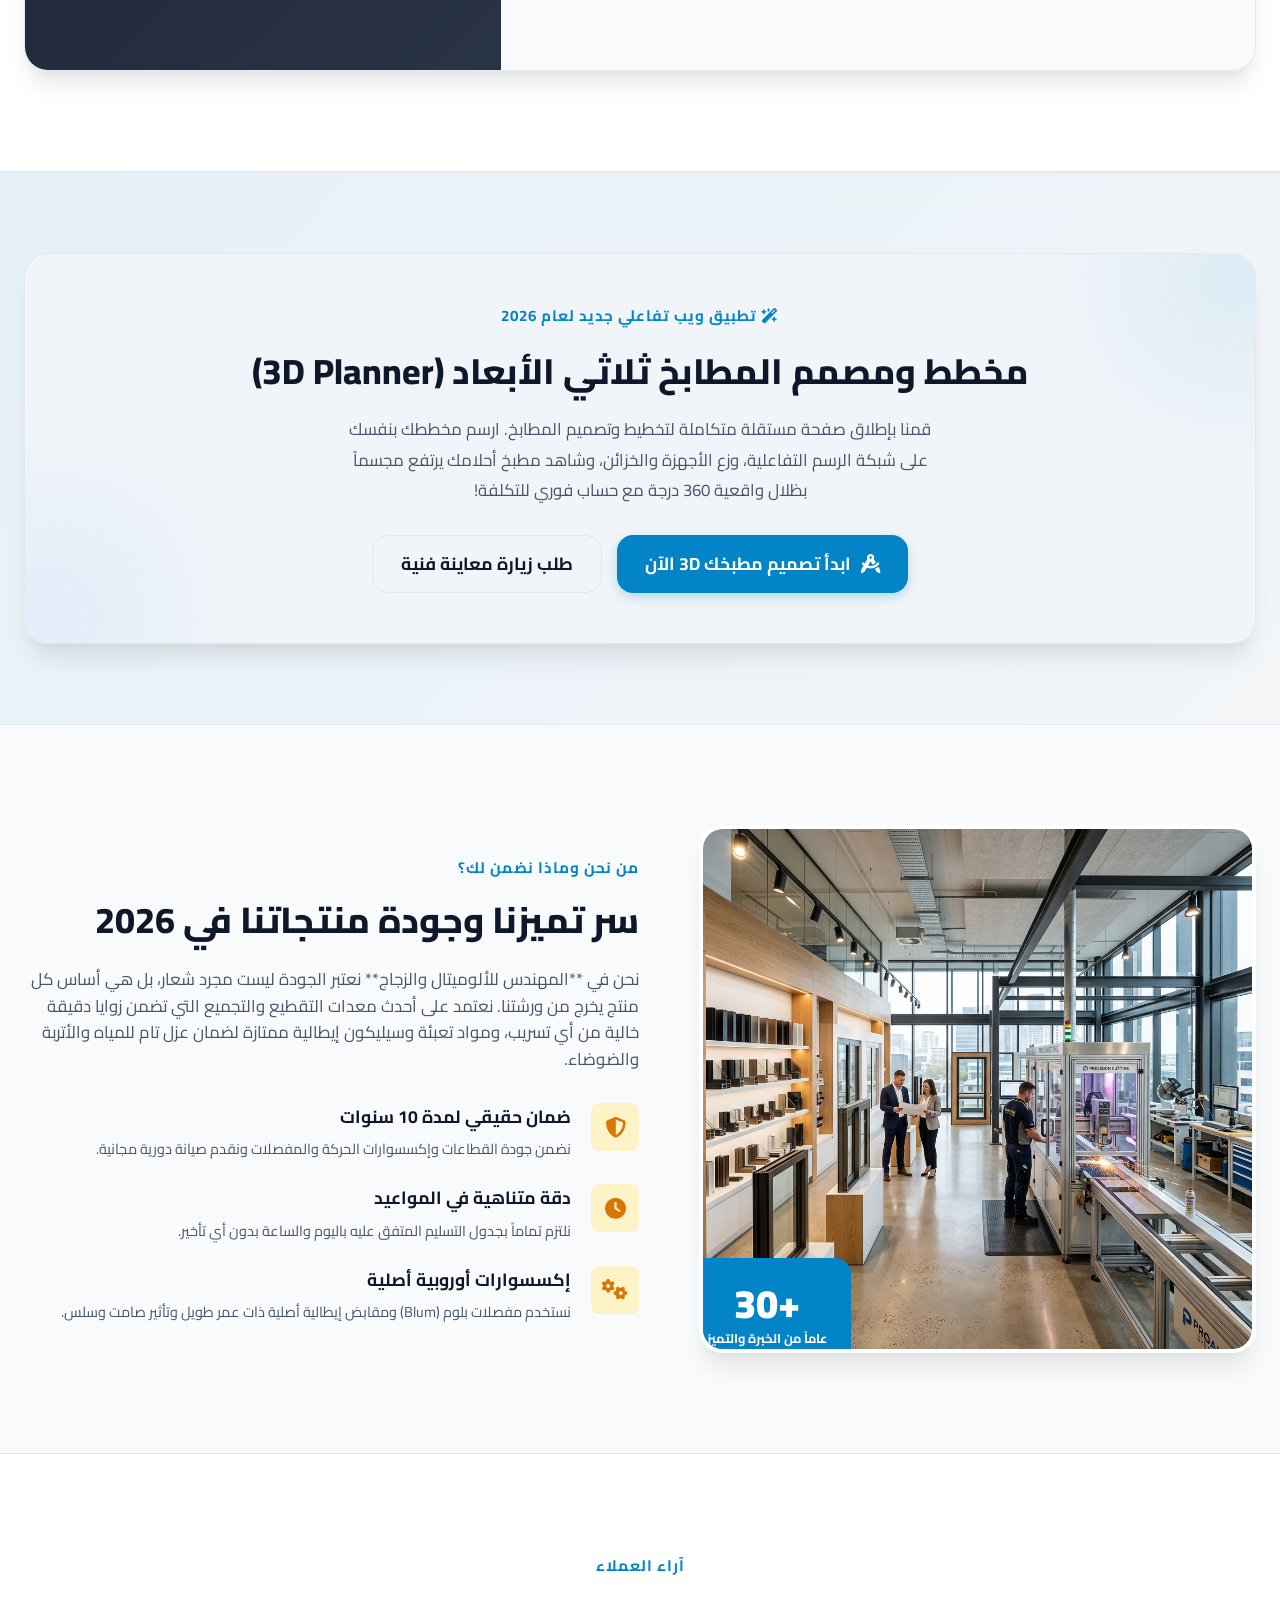
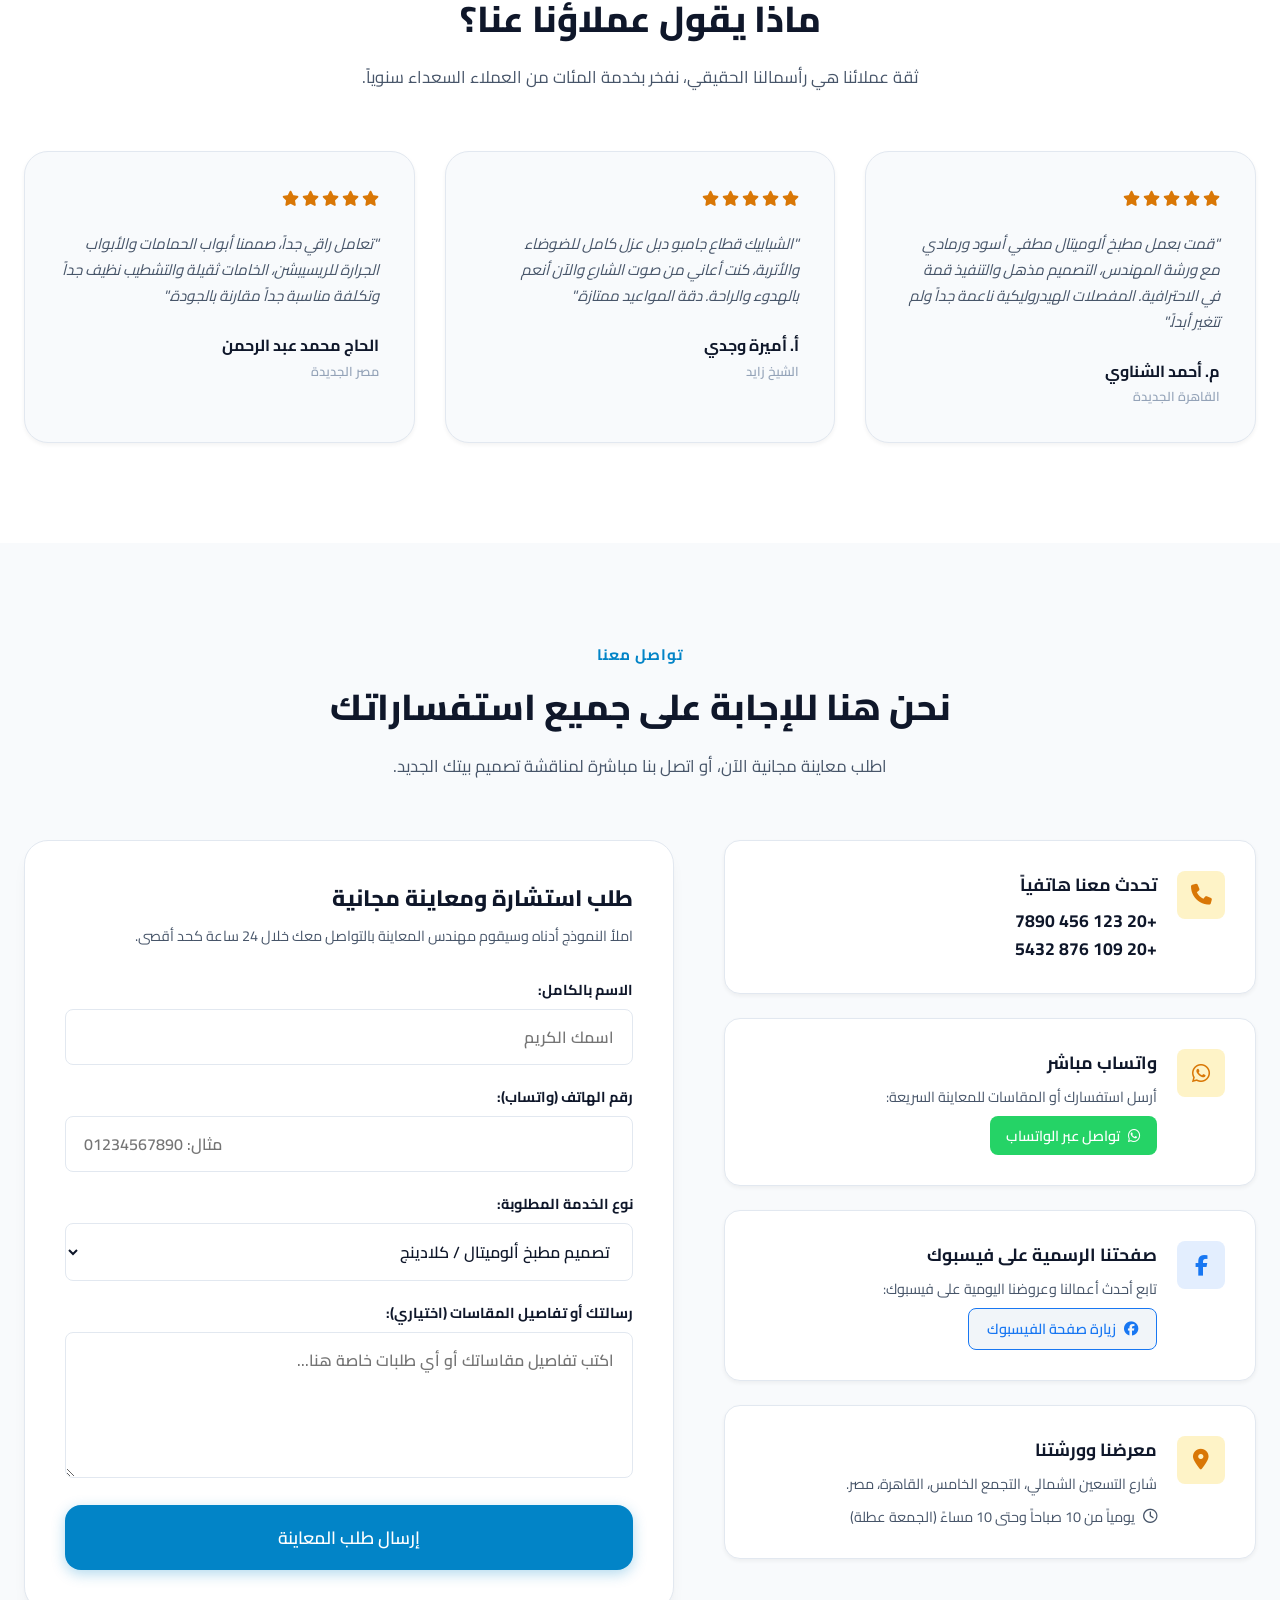
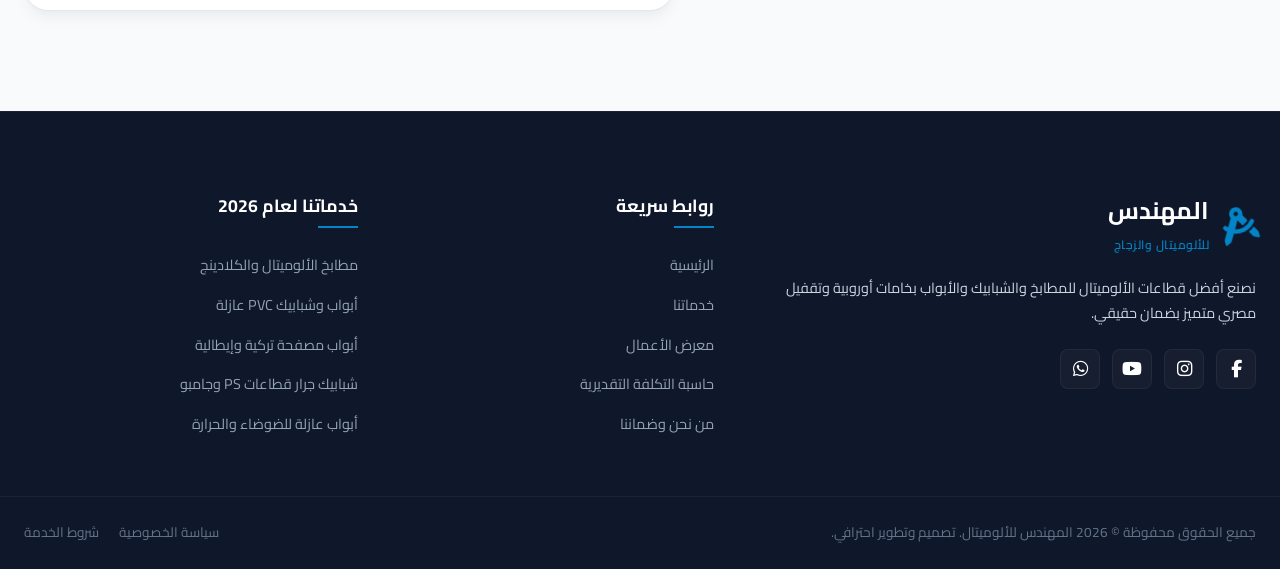
==== commit 77e9a858: "Add 5 cropped armored door photos to portfolio (index.html)" ====
--- a/index.html
+++ b/index.html
@@ -497,6 +497,71 @@
                             <span class="category-tag">أبواب</span>
                             <h4>باب ألوميتال خشمونيوم بحشوة زجاج مرسوم</h4>
                             <p>باب داخلي وحمام بتصميم خشمونيوم ديكور مثلث سفلي مع زجاج مصنفر مرسوم ومقبض كالون أكر استيل.</p>
+                            <button class="view-project-btn"><i class="fa-solid fa-expand"></i> تكبير الصورة</button>
+                        </div>
+                    </div>
+                </div>
+
+                <!-- Item 25: Armored Door 1 (Wood & Dark Gray Slatted) -->
+                <div class="portfolio-item show" data-category="armored-doors">
+                    <div class="portfolio-image-box">
+                        <img src="images/portfolio-armored-1.jpg" alt="باب مصفح تركي خشبي في رمادي">
+                        <div class="portfolio-hover">
+                            <span class="category-tag">أبواب مصفحة</span>
+                            <h4>باب مصفح تركي مودرن (بني خشبي × شريحة أنتراسيت)</h4>
+                            <p>باب مصفح فائق الأمان مزود بـ 2 كالون إيطالي ومقبض طولي نيكل كروم محفور وتصفيح فولاذي كامل.</p>
+                            <button class="view-project-btn"><i class="fa-solid fa-expand"></i> تكبير الصورة</button>
+                        </div>
+                    </div>
+                </div>
+
+                <!-- Item 26: Armored Door 2 (Greek Key Grey Pattern) -->
+                <div class="portfolio-item show" data-category="armored-doors">
+                    <div class="portfolio-image-box">
+                        <img src="images/portfolio-armored-2.jpg" alt="باب مصفح رمادي نقش فيرساتشي">
+                        <div class="portfolio-hover">
+                            <span class="category-tag">أبواب مصفحة</span>
+                            <h4>باب مصفح ديكور فيرساتشي (رمادي حجري × استانلس)</h4>
+                            <p>تصميم فخم بحفر ليزر عمودي وتطعيمات استيل مع مقبض طولي وأقفال أمان مزدوجة وعزل كامل للصوت والحريق.</p>
+                            <button class="view-project-btn"><i class="fa-solid fa-expand"></i> تكبير الصورة</button>
+                        </div>
+                    </div>
+                </div>
+
+                <!-- Item 27: Armored Door 3 (Dark Walnut Diagonal Handle) -->
+                <div class="portfolio-item show" data-category="armored-doors">
+                    <div class="portfolio-image-box">
+                        <img src="images/portfolio-armored-3.jpg" alt="باب مصفح بني غامق بمقبض مائل">
+                        <div class="portfolio-hover">
+                            <span class="category-tag">أبواب مصفحة</span>
+                            <h4>باب مصفح قشرة جوز تركي (مقبض استانلس مائل)</h4>
+                            <p>باب شقة مصفح بتصميم ثلاثي الأبعاد محفور ومقبض مائل عصري مع شاسيه فولاذي ثقيل وخباطة وعين سحرية.</p>
+                            <button class="view-project-btn"><i class="fa-solid fa-expand"></i> تكبير الصورة</button>
+                        </div>
+                    </div>
+                </div>
+
+                <!-- Item 28: Armored Door 4 (Natural Teak Horizontal Handle) -->
+                <div class="portfolio-item show" data-category="armored-doors">
+                    <div class="portfolio-image-box">
+                        <img src="images/portfolio-armored-4.jpg" alt="باب مصفح خشبي بمقبض عرضي">
+                        <div class="portfolio-hover">
+                            <span class="category-tag">أبواب مصفحة</span>
+                            <h4>باب مصفح كلاسيك مودرن (مقبض عرضي استانلس)</h4>
+                            <p>تصميم خشبي دافئ مقاوم للخدش والعوامل الجوية مزود بنظام إغلاق متعدد النقاط وكوالين أمان عالية الحماية.</p>
+                            <button class="view-project-btn"><i class="fa-solid fa-expand"></i> تكبير الصورة</button>
+                        </div>
+                    </div>
+                </div>
+
+                <!-- Item 29: Armored Door 5 (Two-Tone Geometric Chevron) -->
+                <div class="portfolio-item show" data-category="armored-doors">
+                    <div class="portfolio-image-box">
+                        <img src="images/portfolio-armored-5.jpg" alt="باب مصفح هندسي رمادي وزيتي">
+                        <div class="portfolio-hover">
+                            <span class="category-tag">أبواب مصفحة</span>
+                            <h4>باب مصفح جيومتريك (رمادي فاتح × أخضر داكن)</h4>
+                            <p>تصميم هندسي متداخل فائق الفخامة بمقبض أسطواني طويل وكوالين غاطسة مصفحة ضد الكسر والاقتحام.</p>
                             <button class="view-project-btn"><i class="fa-solid fa-expand"></i> تكبير الصورة</button>
                         </div>
                     </div>
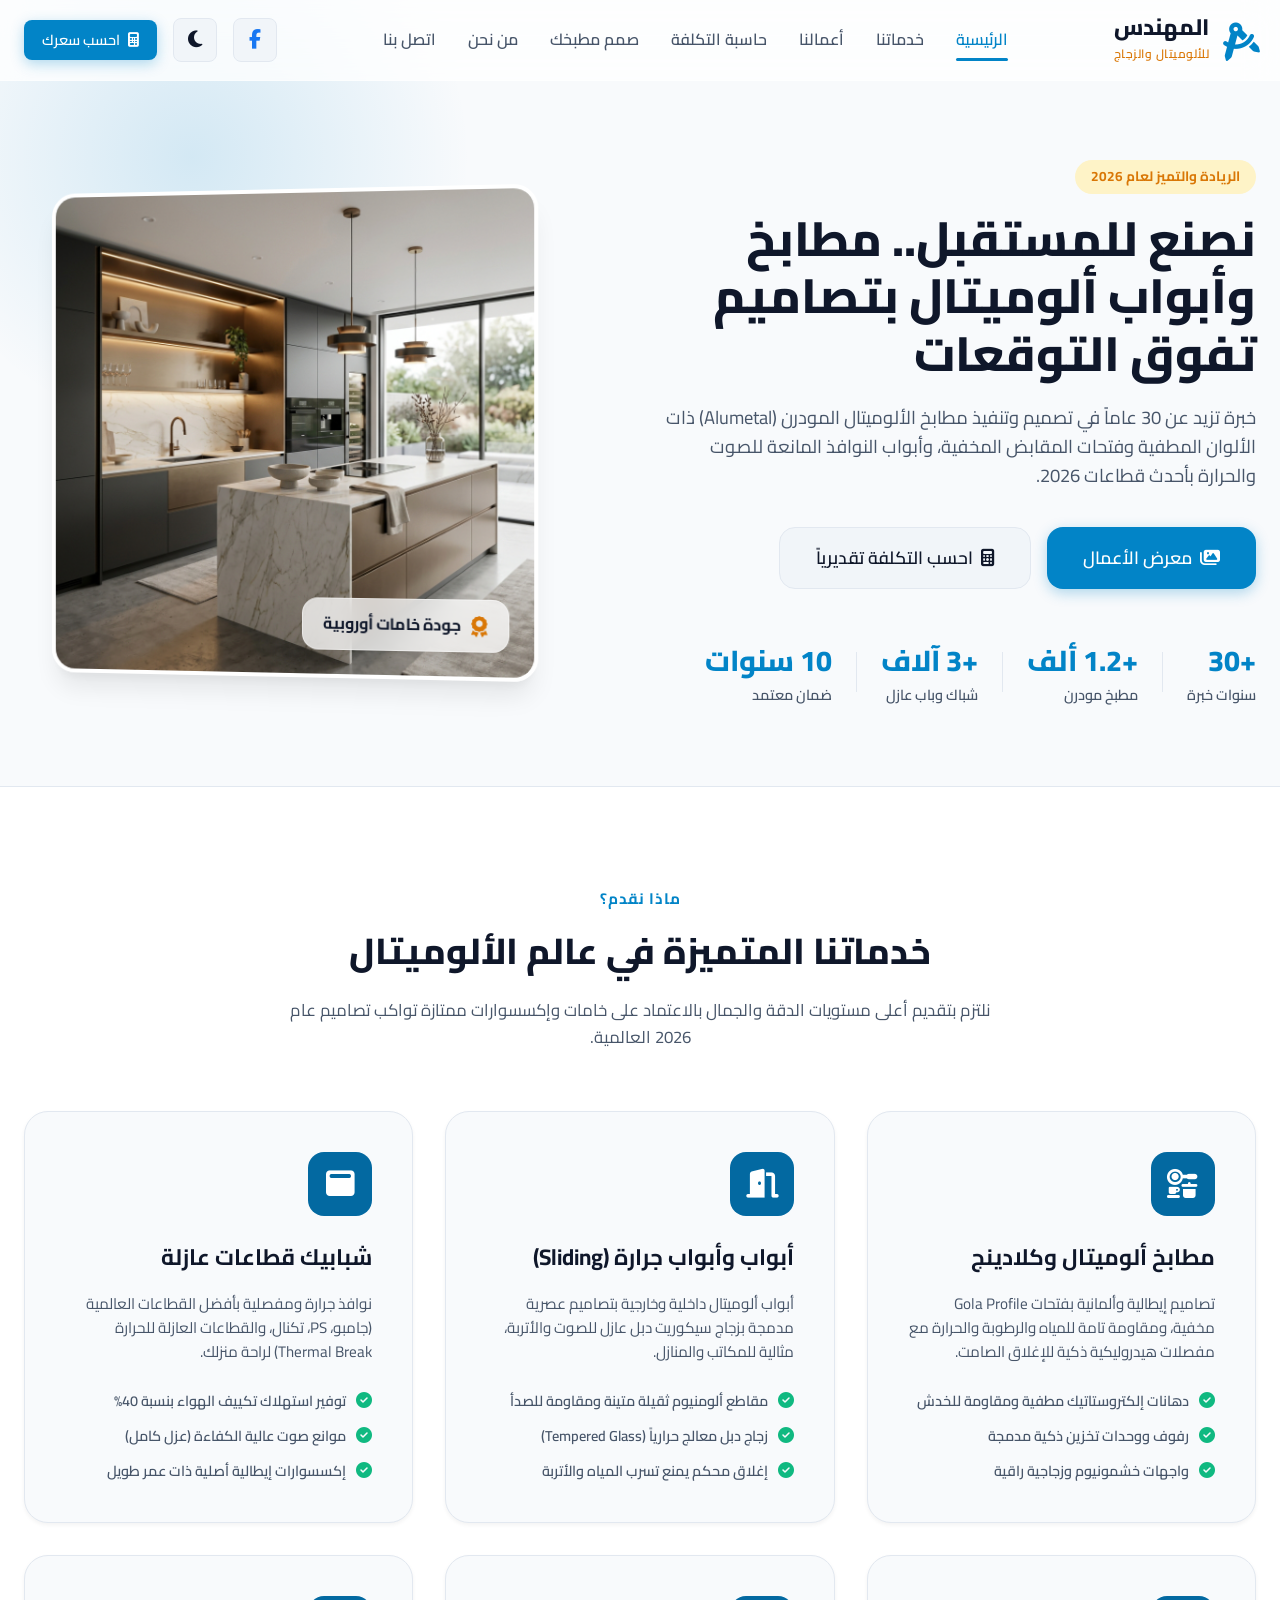
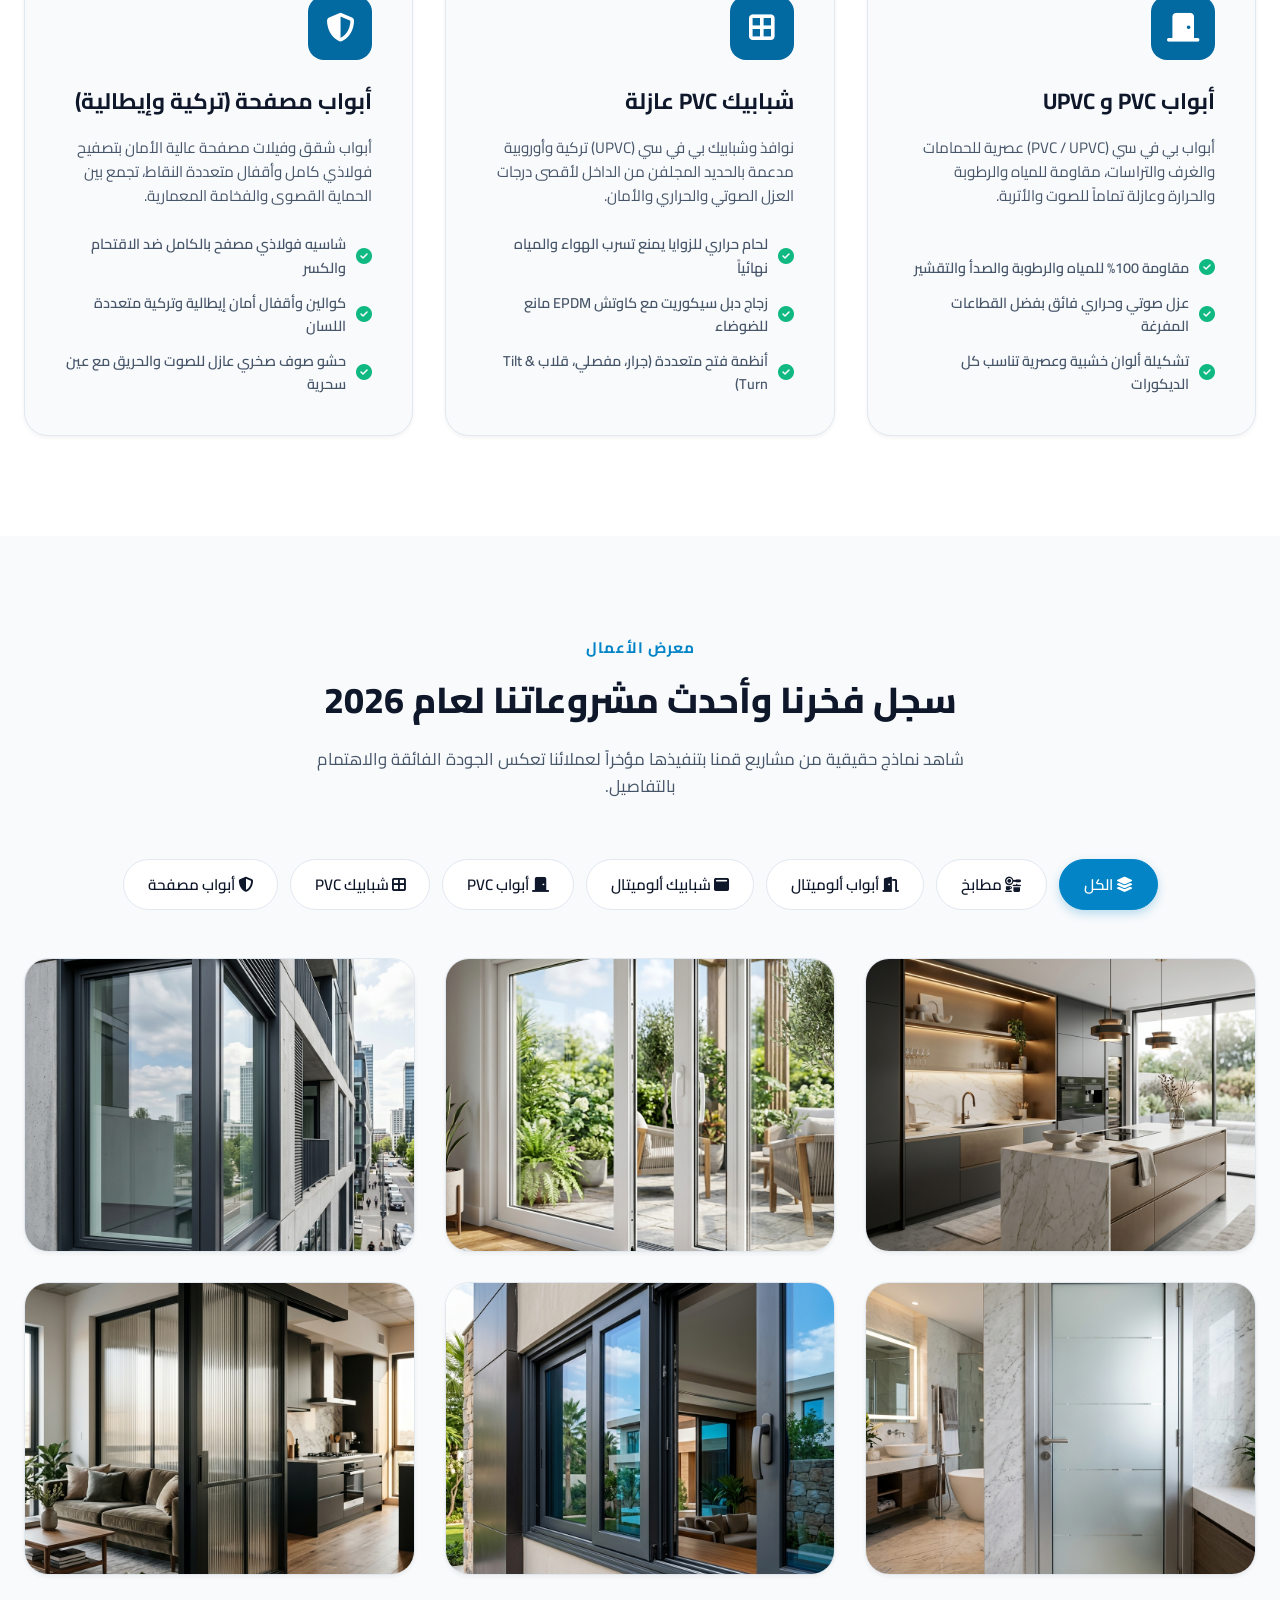
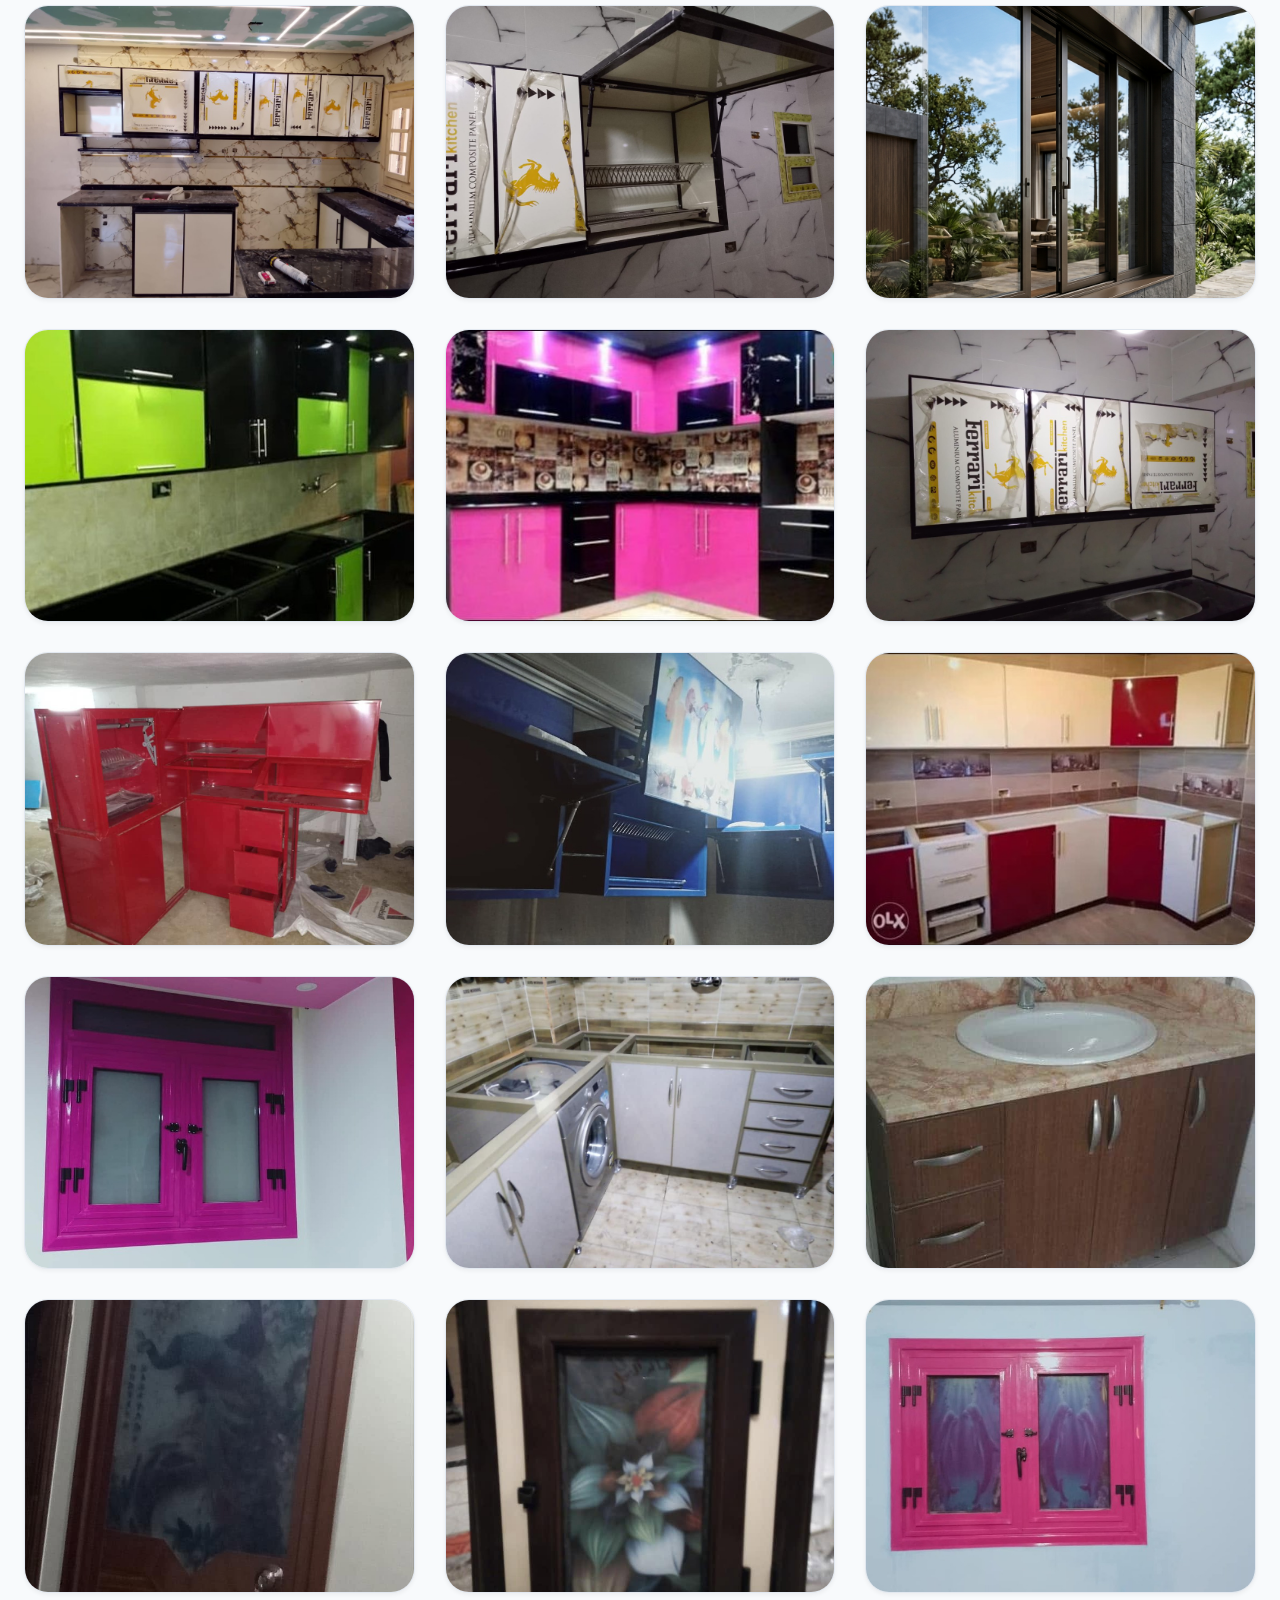
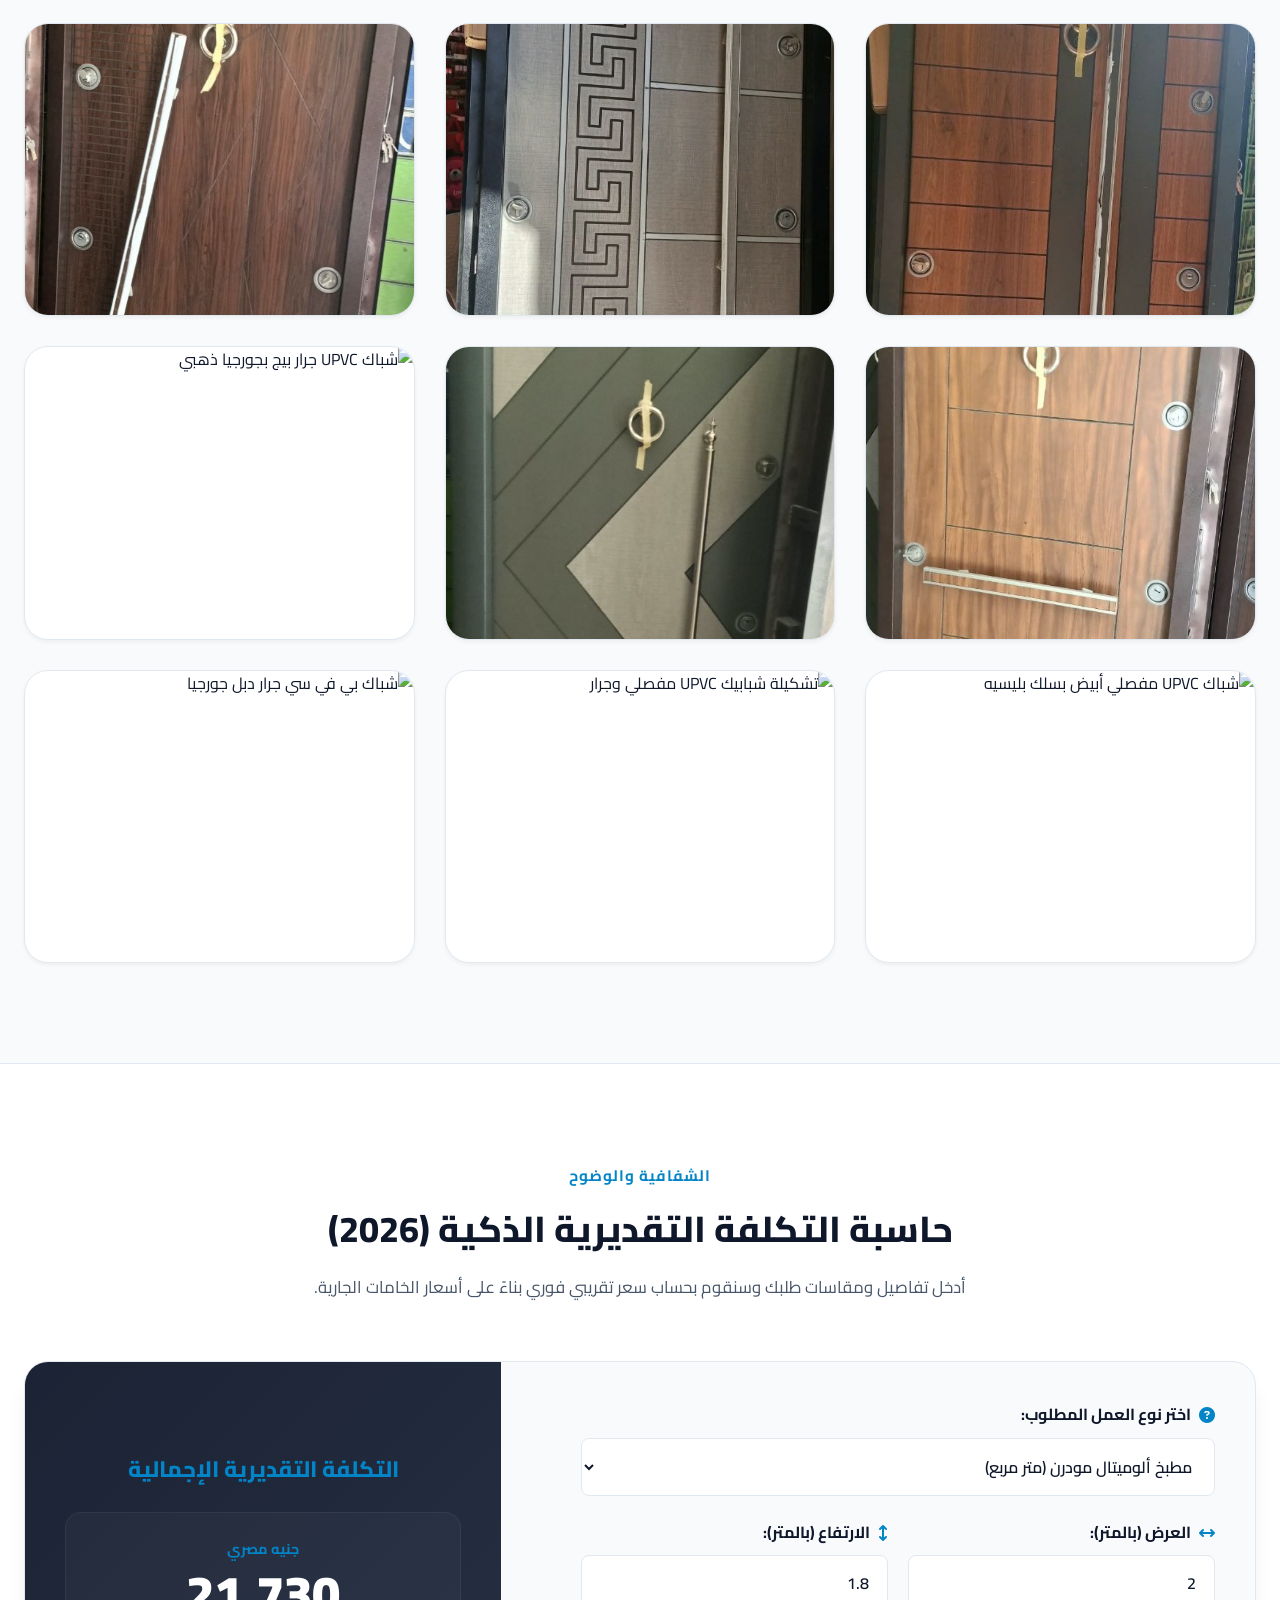
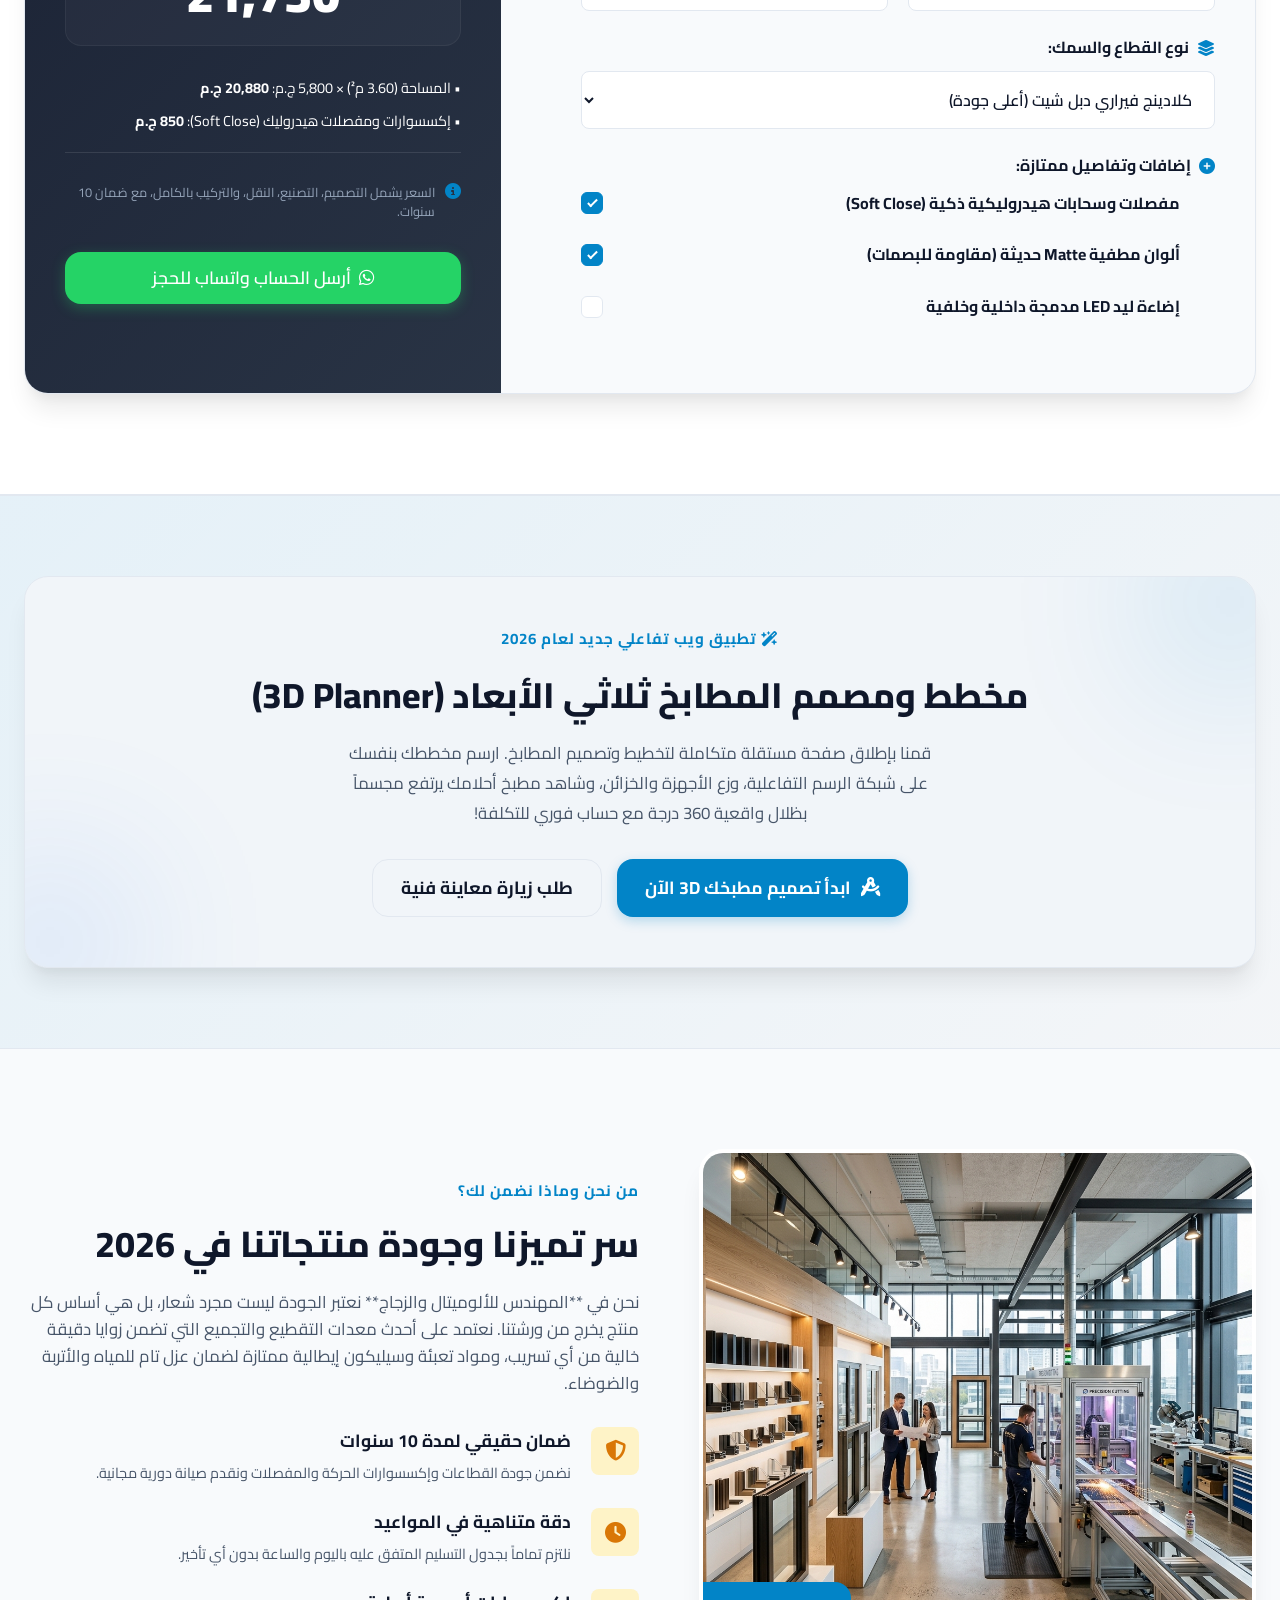
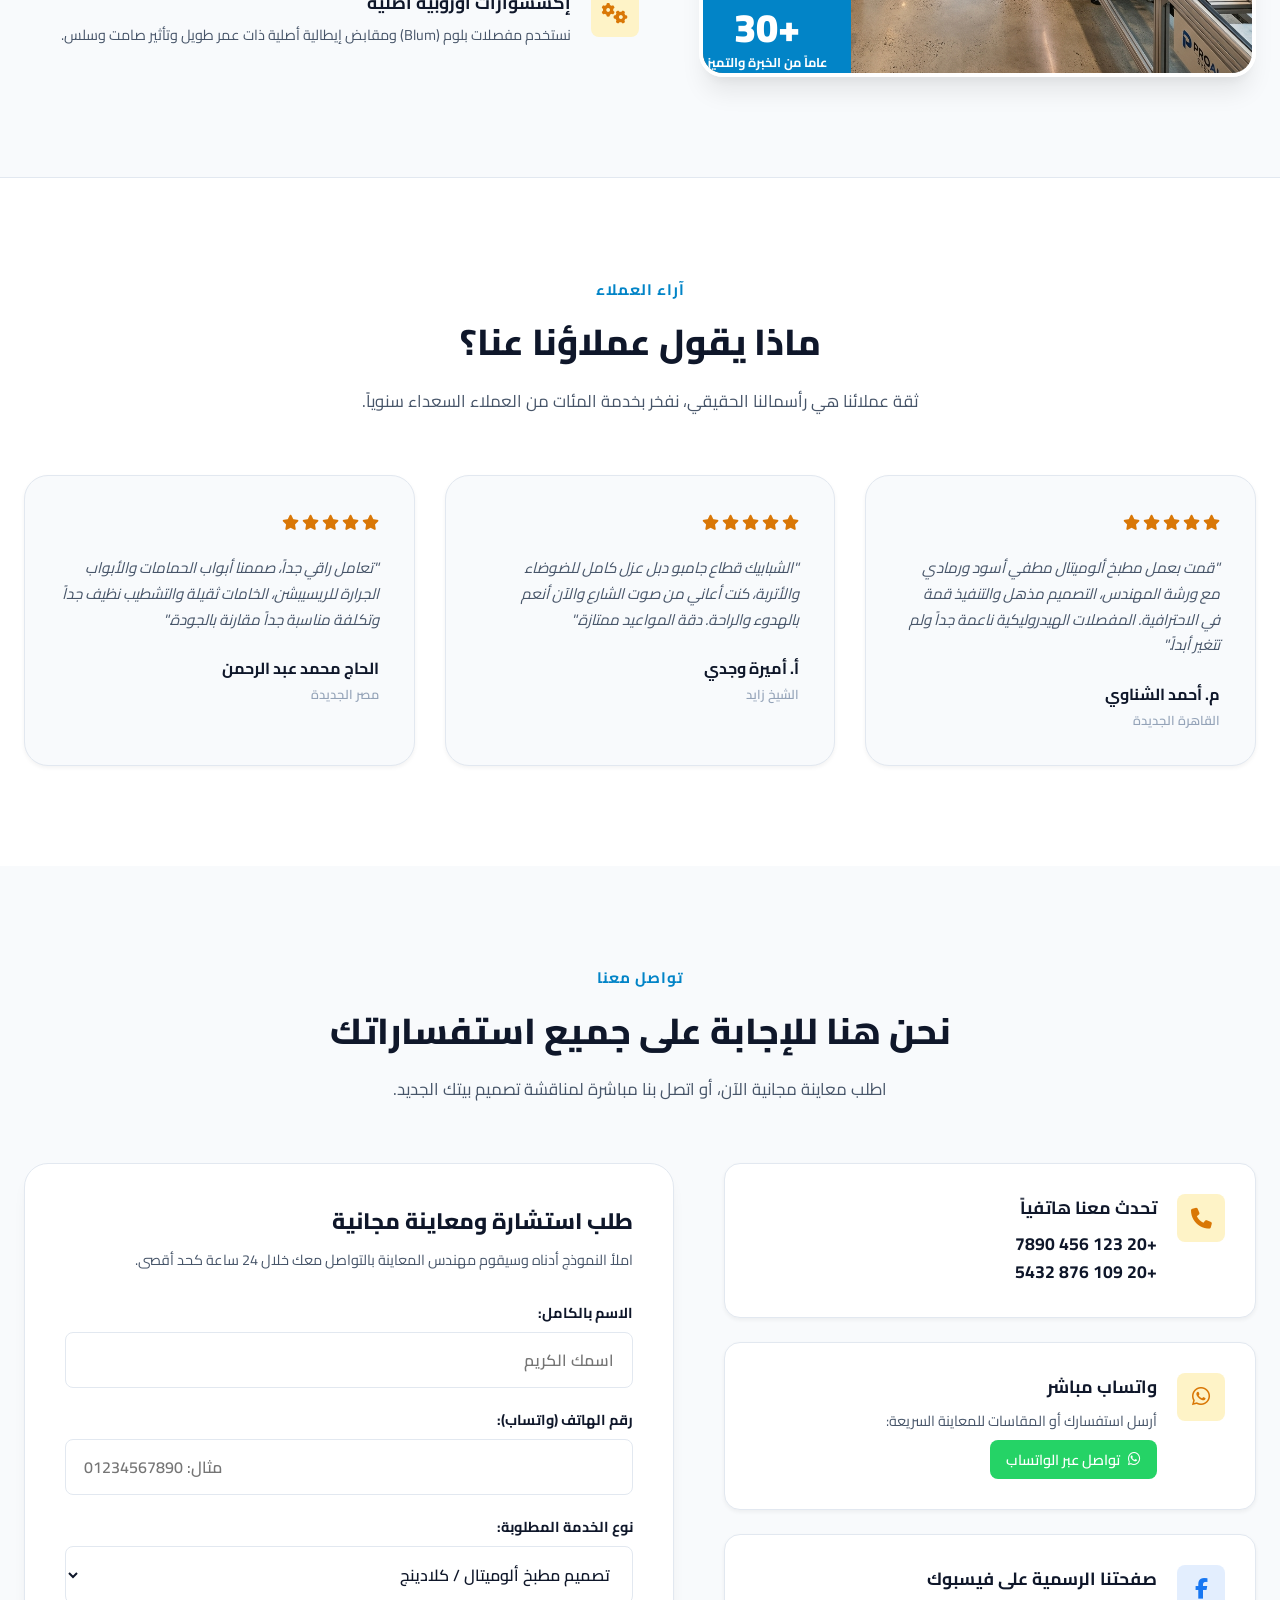
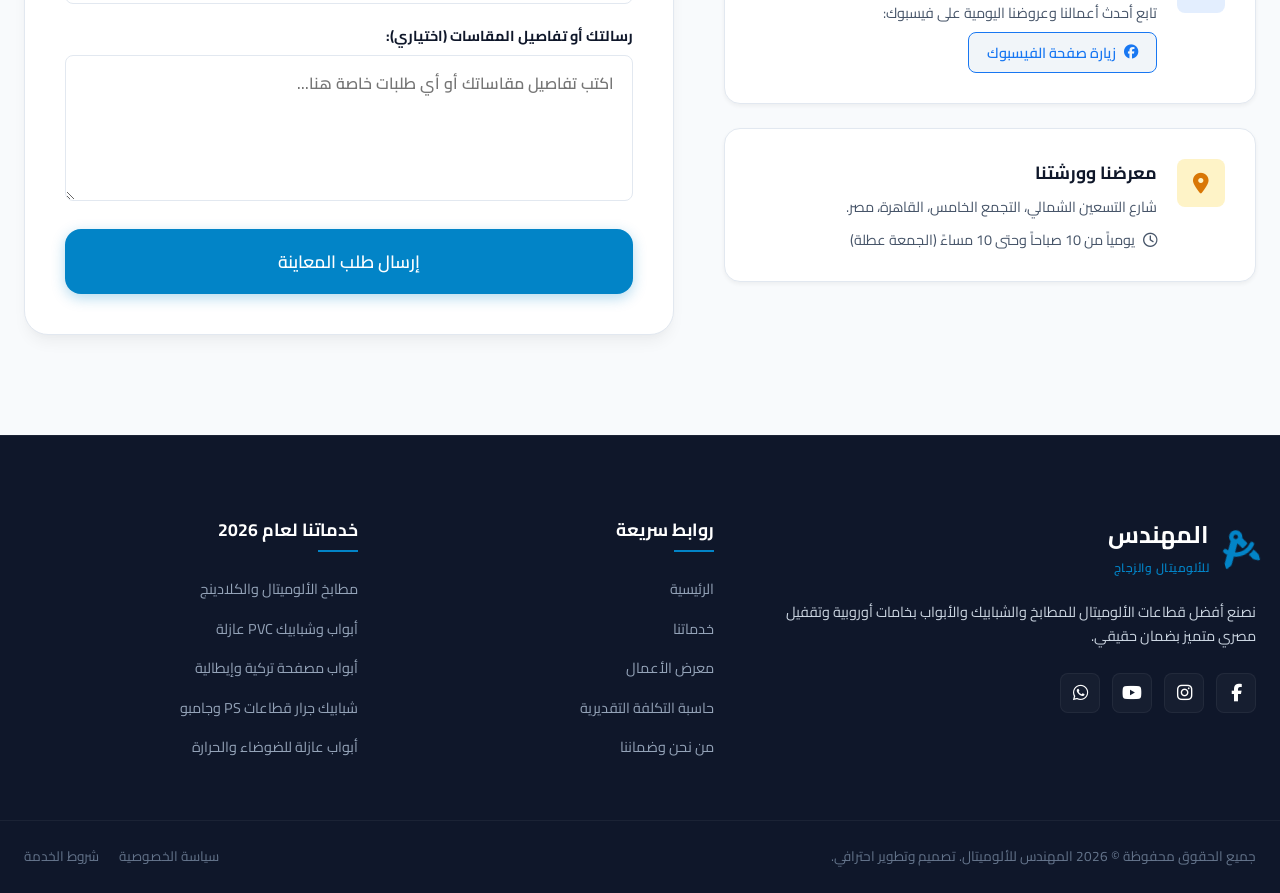
==== commit 4ba54892: "Add 4 cropped PVC window photos to portfolio (index.html)" ====
--- a/index.html
+++ b/index.html
@@ -562,6 +562,58 @@
                             <span class="category-tag">أبواب مصفحة</span>
                             <h4>باب مصفح جيومتريك (رمادي فاتح × أخضر داكن)</h4>
                             <p>تصميم هندسي متداخل فائق الفخامة بمقبض أسطواني طويل وكوالين غاطسة مصفحة ضد الكسر والاقتحام.</p>
+                            <button class="view-project-btn"><i class="fa-solid fa-expand"></i> تكبير الصورة</button>
+                        </div>
+                    </div>
+                </div>
+
+                <!-- Item 30: PVC Window 1 (Beige Sliding with Gold Georgian Bars) -->
+                <div class="portfolio-item show" data-category="pvc-windows">
+                    <div class="portfolio-image-box">
+                        <img src="images/portfolio-pvc-window-4.jpg" alt="شباك UPVC جرار بيج بجورجيا ذهبي">
+                        <div class="portfolio-hover">
+                            <span class="category-tag">شبابيك PVC</span>
+                            <h4>شباك UPVC جرار كرافت لاين (بيج × جورجيا بار ذهبي)</h4>
+                            <p>شباك بي في سي جرار عازل للصوت والحرارة بزجاج دبل سيكوريت مزخرف بشرائح جورجيا بار ذهبية ومقابض أصلية.</p>
+                            <button class="view-project-btn"><i class="fa-solid fa-expand"></i> تكبير الصورة</button>
+                        </div>
+                    </div>
+                </div>
+
+                <!-- Item 31: PVC Window 2 (White Hinged with Pleated Flyscreen) -->
+                <div class="portfolio-item show" data-category="pvc-windows">
+                    <div class="portfolio-image-box">
+                        <img src="images/portfolio-pvc-window-2.jpg" alt="شباك UPVC مفصلي أبيض بسلك بليسيه">
+                        <div class="portfolio-hover">
+                            <span class="category-tag">شبابيك PVC</span>
+                            <h4>شباك UPVC مفصلي مزدوج مع سلك بليسيه مدمج</h4>
+                            <p>قطاع UPVC أبيض مسلح بالحديد المجلفن ولحام حراري للزوايا مع جورجيا بار بيضاء وسلك بليسيه مانع للحشرات.</p>
+                            <button class="view-project-btn"><i class="fa-solid fa-expand"></i> تكبير الصورة</button>
+                        </div>
+                    </div>
+                </div>
+
+                <!-- Item 32: PVC Window 3 (Double Showcase: White Hinged & Beige Sliding) -->
+                <div class="portfolio-item show" data-category="pvc-windows">
+                    <div class="portfolio-image-box">
+                        <img src="images/portfolio-pvc-window-3.jpg" alt="تشكيلة شبابيك UPVC مفصلي وجرار">
+                        <div class="portfolio-hover">
+                            <span class="category-tag">شبابيك PVC</span>
+                            <h4>نماذج شبابيك UPVC (مفصلي أبيض × جرار بيج)</h4>
+                            <p>مقارنة حية لأنظمة فتح الشبابيك الـ PVC المفصلية والجرارة بأعلى كفاءة عزل للأتربة والمياه والضوضاء.</p>
+                            <button class="view-project-btn"><i class="fa-solid fa-expand"></i> تكبير الصورة</button>
+                        </div>
+                    </div>
+                </div>
+
+                <!-- Item 33: PVC Window 4 (Side Angle Beige UPVC Sliding) -->
+                <div class="portfolio-item show" data-category="pvc-windows">
+                    <div class="portfolio-image-box">
+                        <img src="images/portfolio-pvc-window-1.jpg" alt="شباك بي في سي جرار دبل جورجيا">
+                        <div class="portfolio-hover">
+                            <span class="category-tag">شبابيك PVC</span>
+                            <h4>شباك PVC دبل جلاس بحفر وزخرفة ذهبية</h4>
+                            <p>إحكام غلق تام بفضل كاوتش EPDM المزدوج وإكسسوارات الحركة السلسة مع زجاج عاكس للخصوصية.</p>
                             <button class="view-project-btn"><i class="fa-solid fa-expand"></i> تكبير الصورة</button>
                         </div>
                     </div>
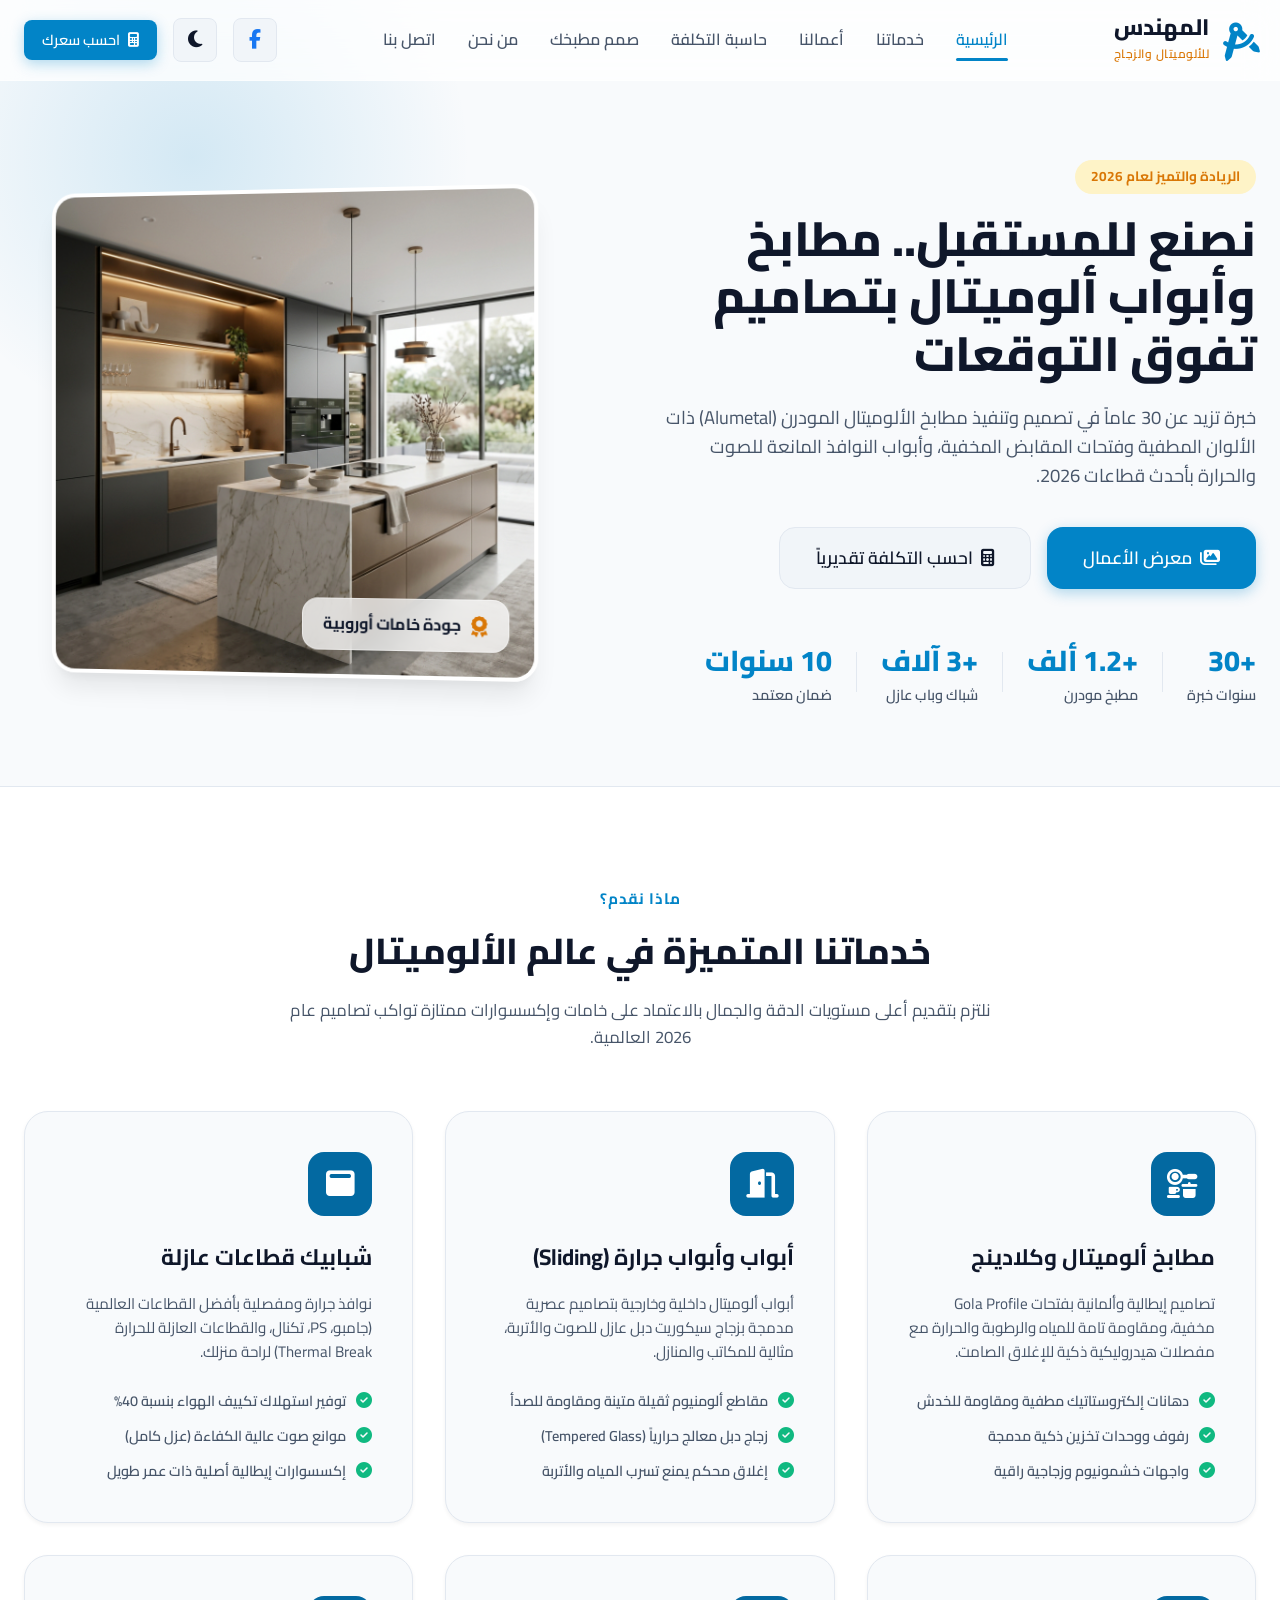
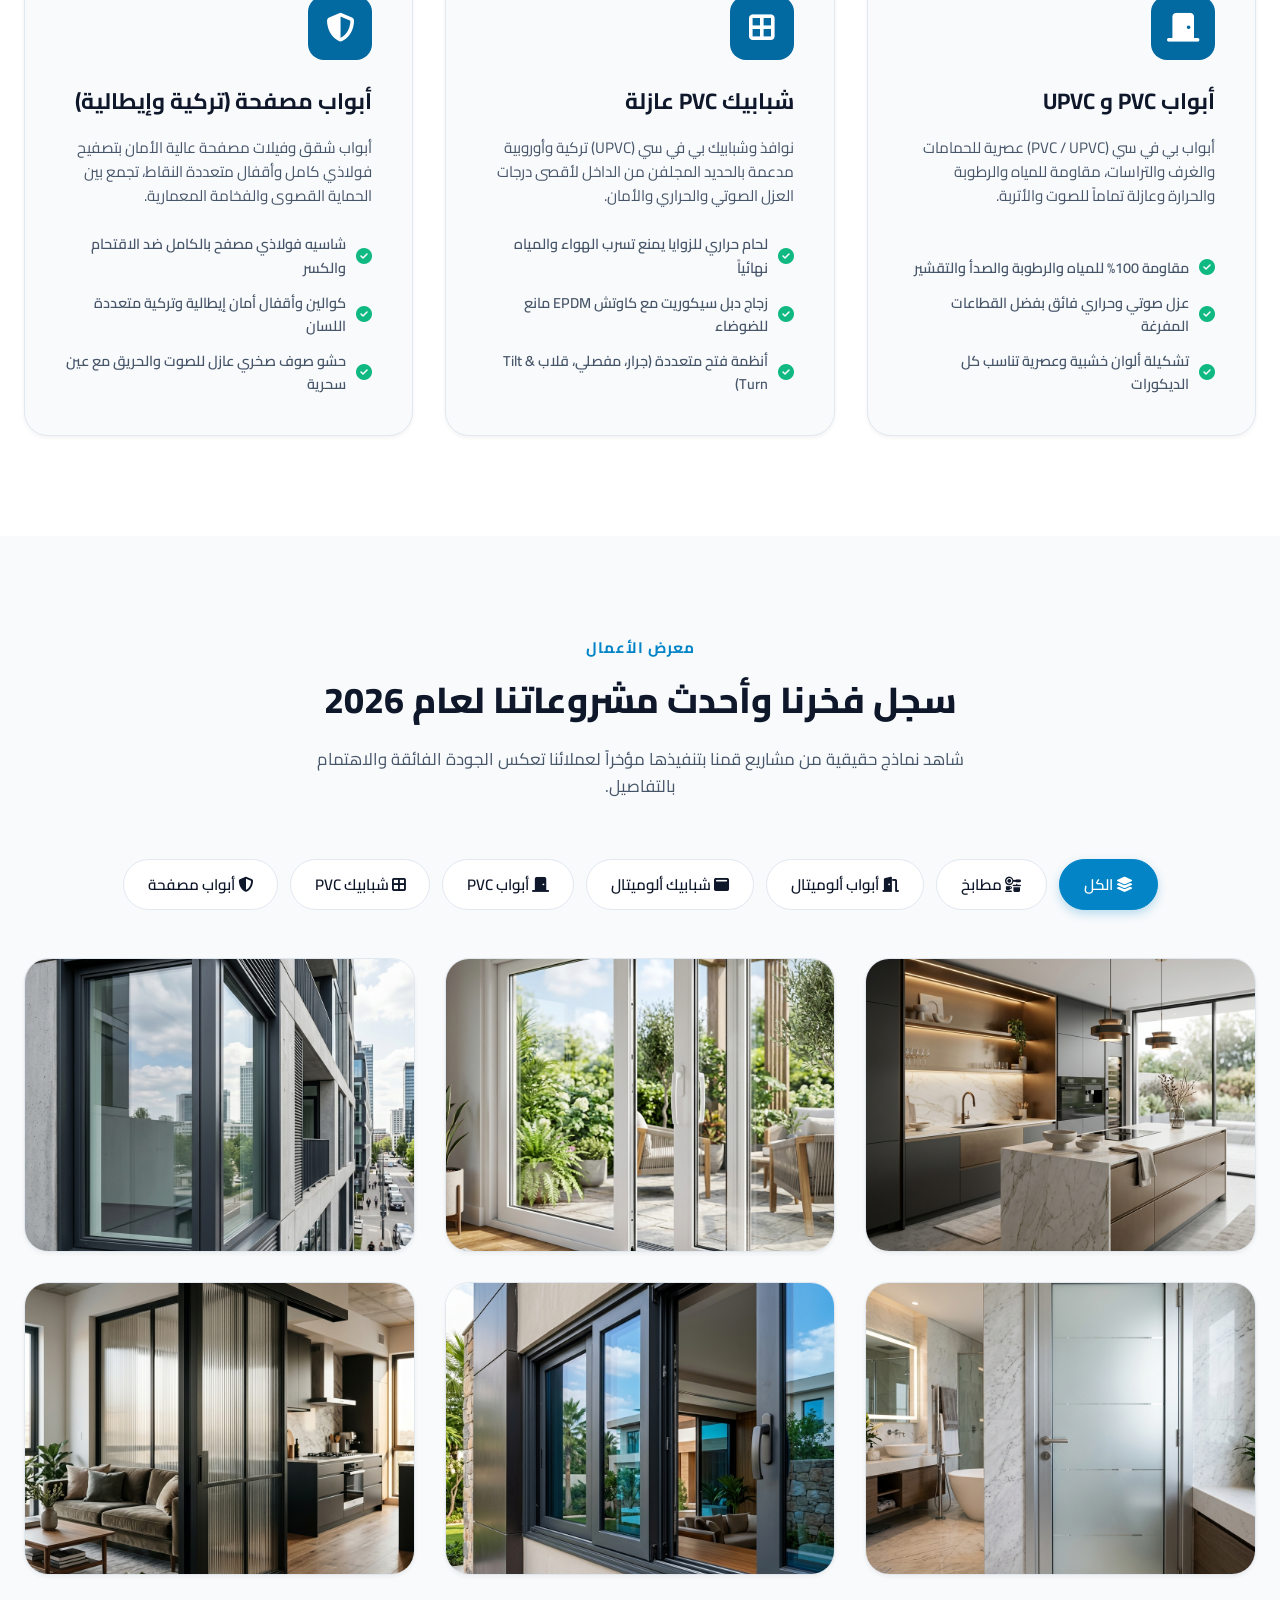
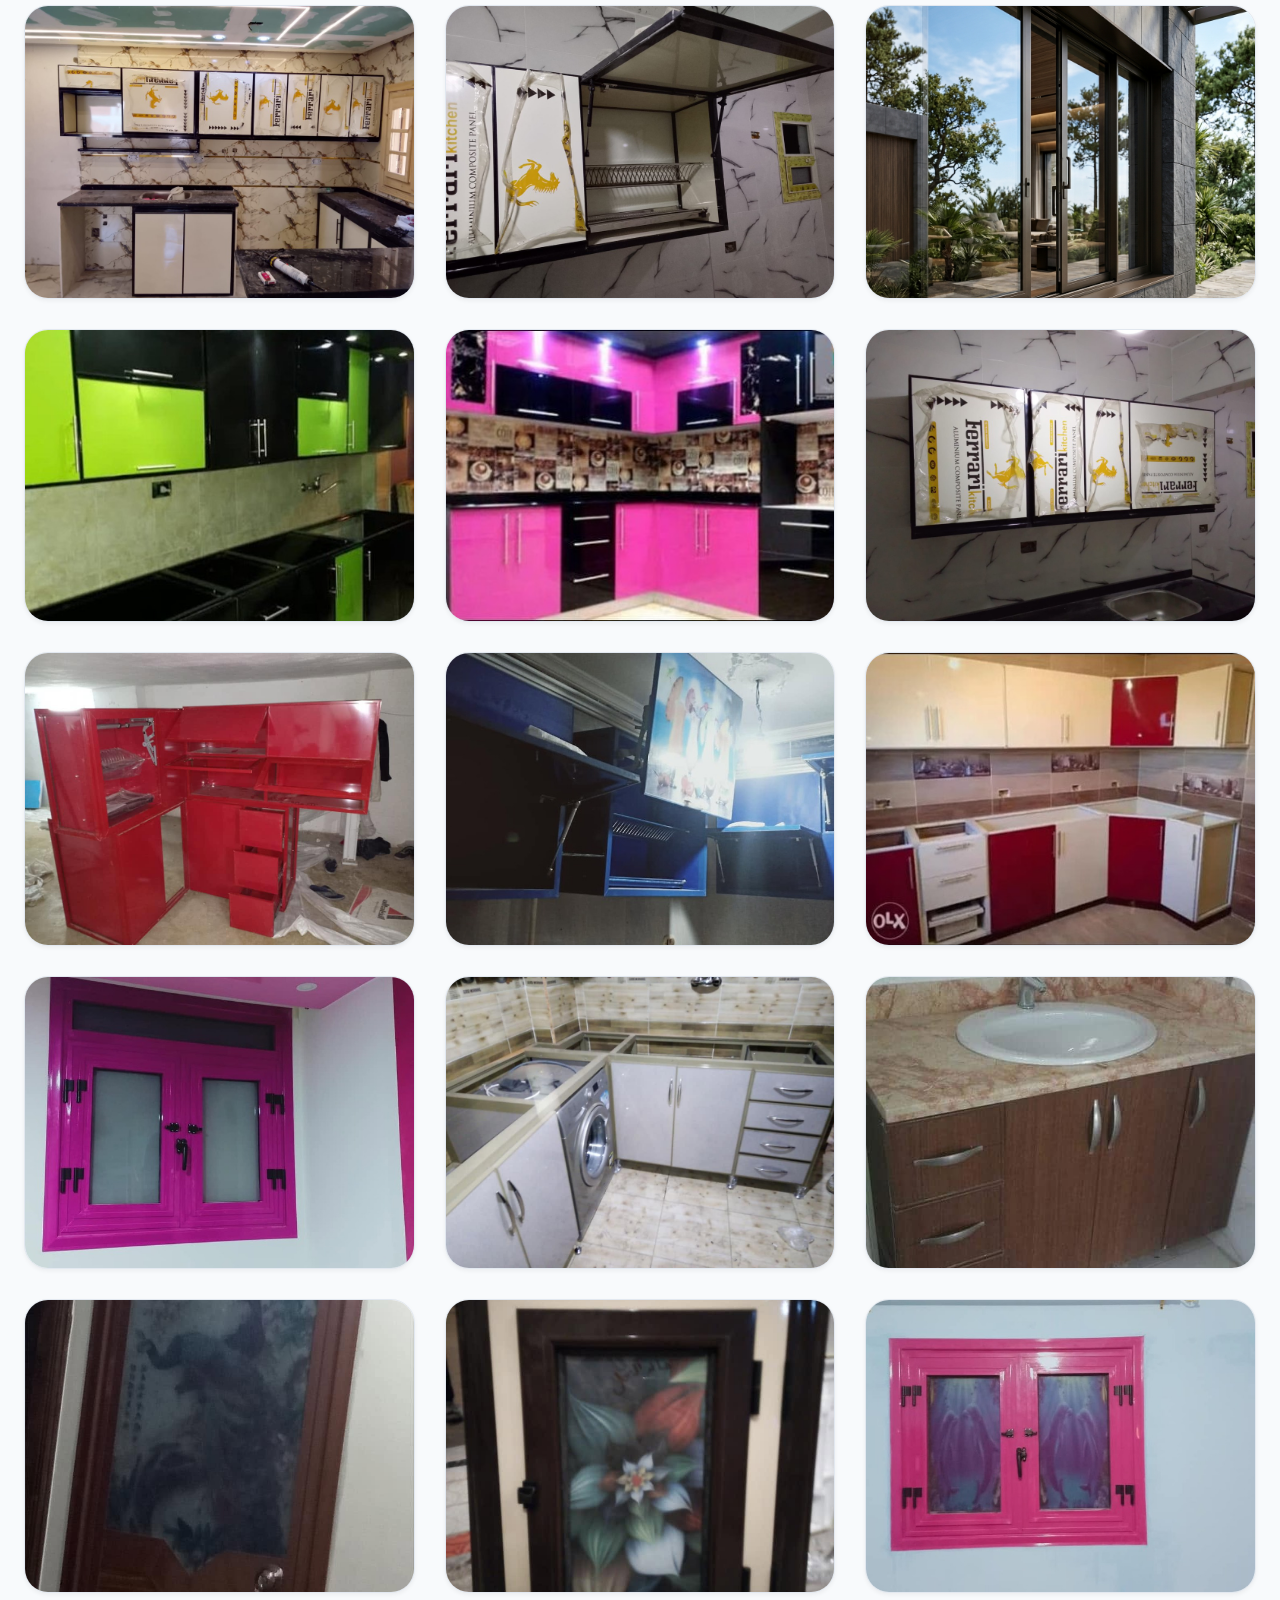
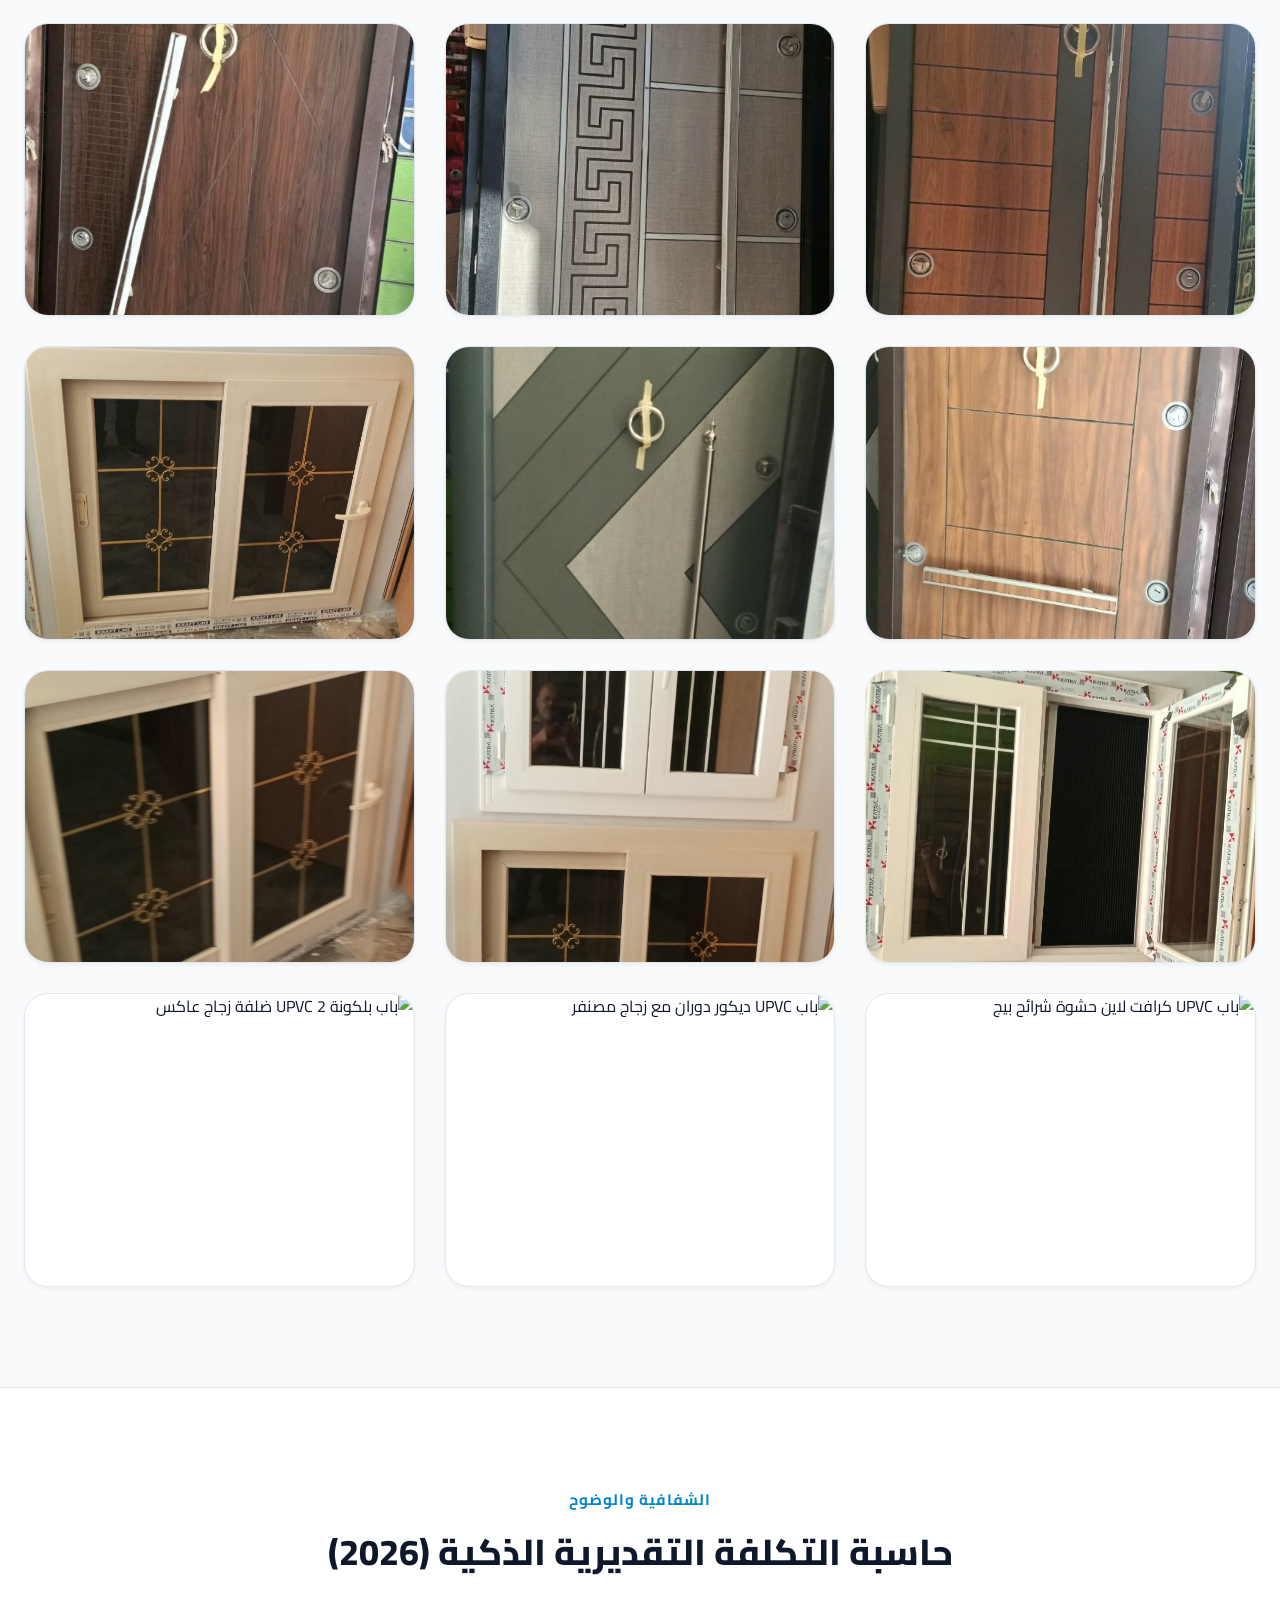
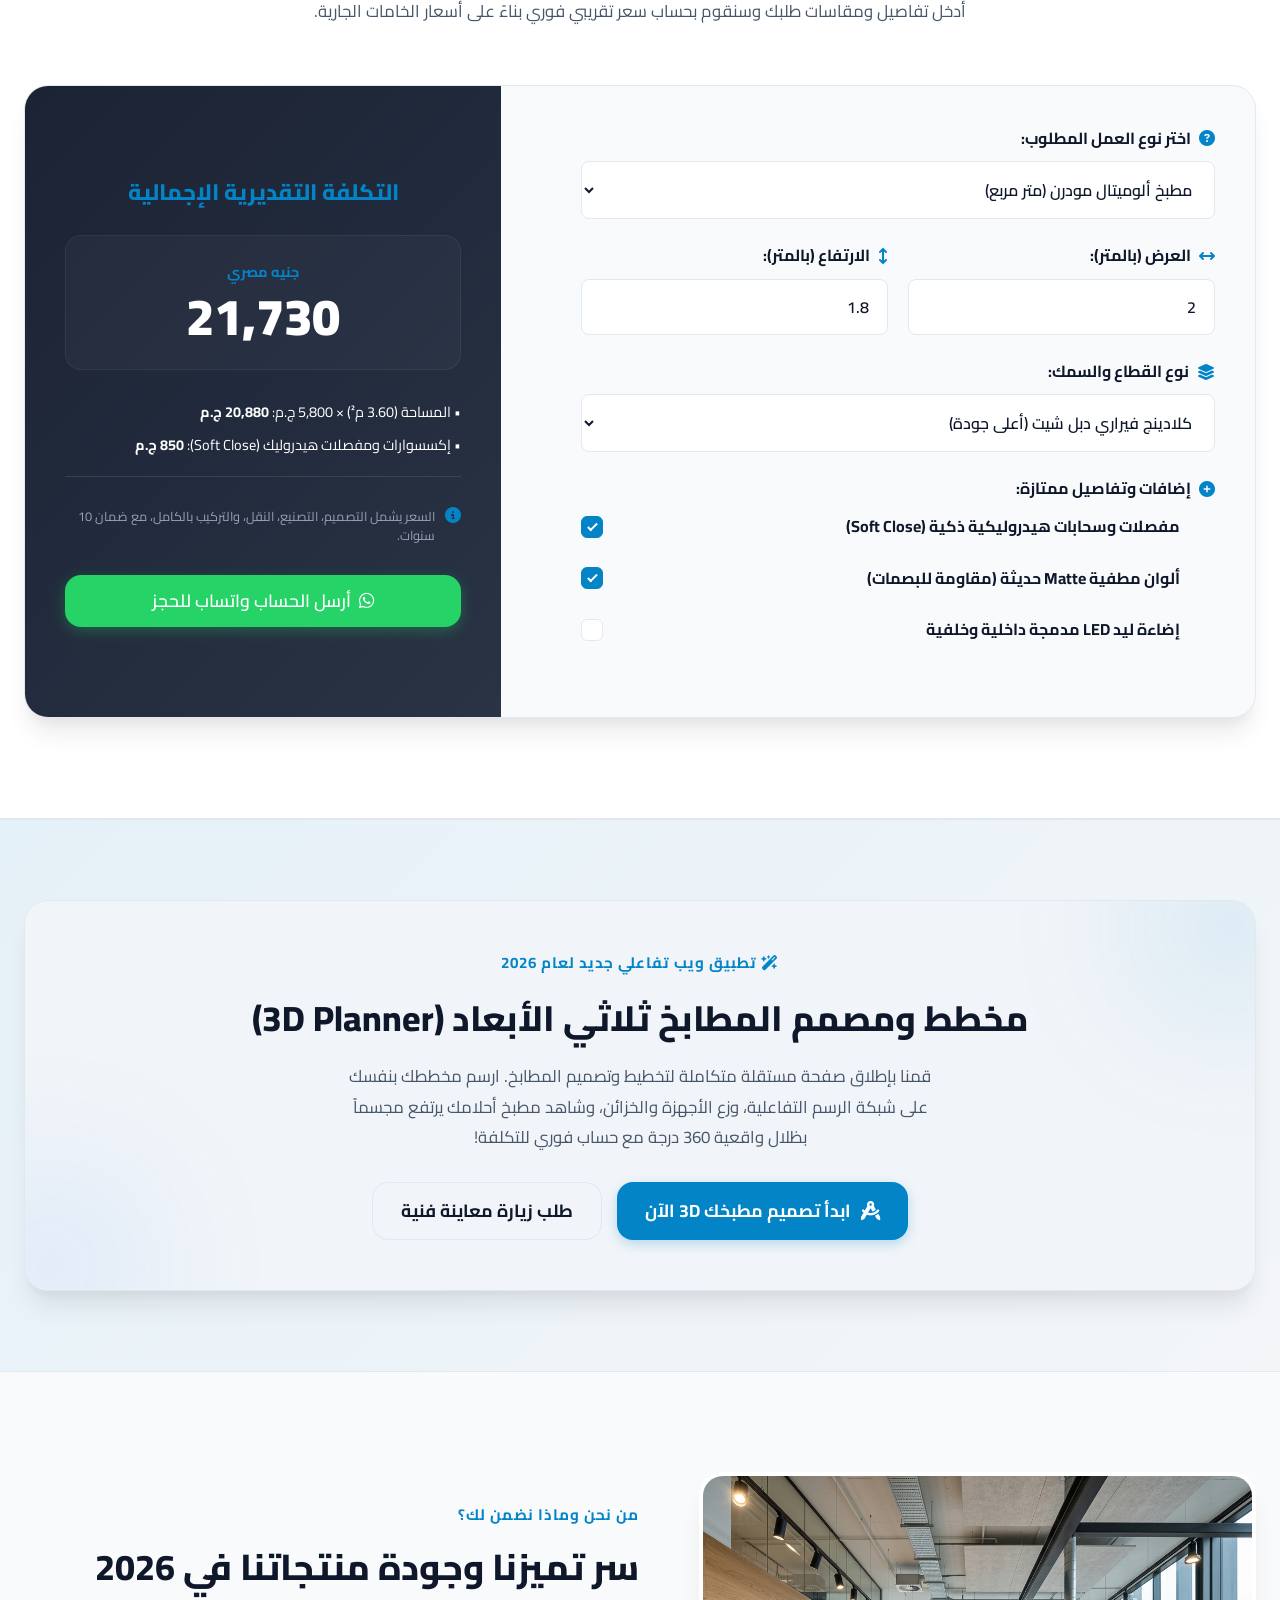
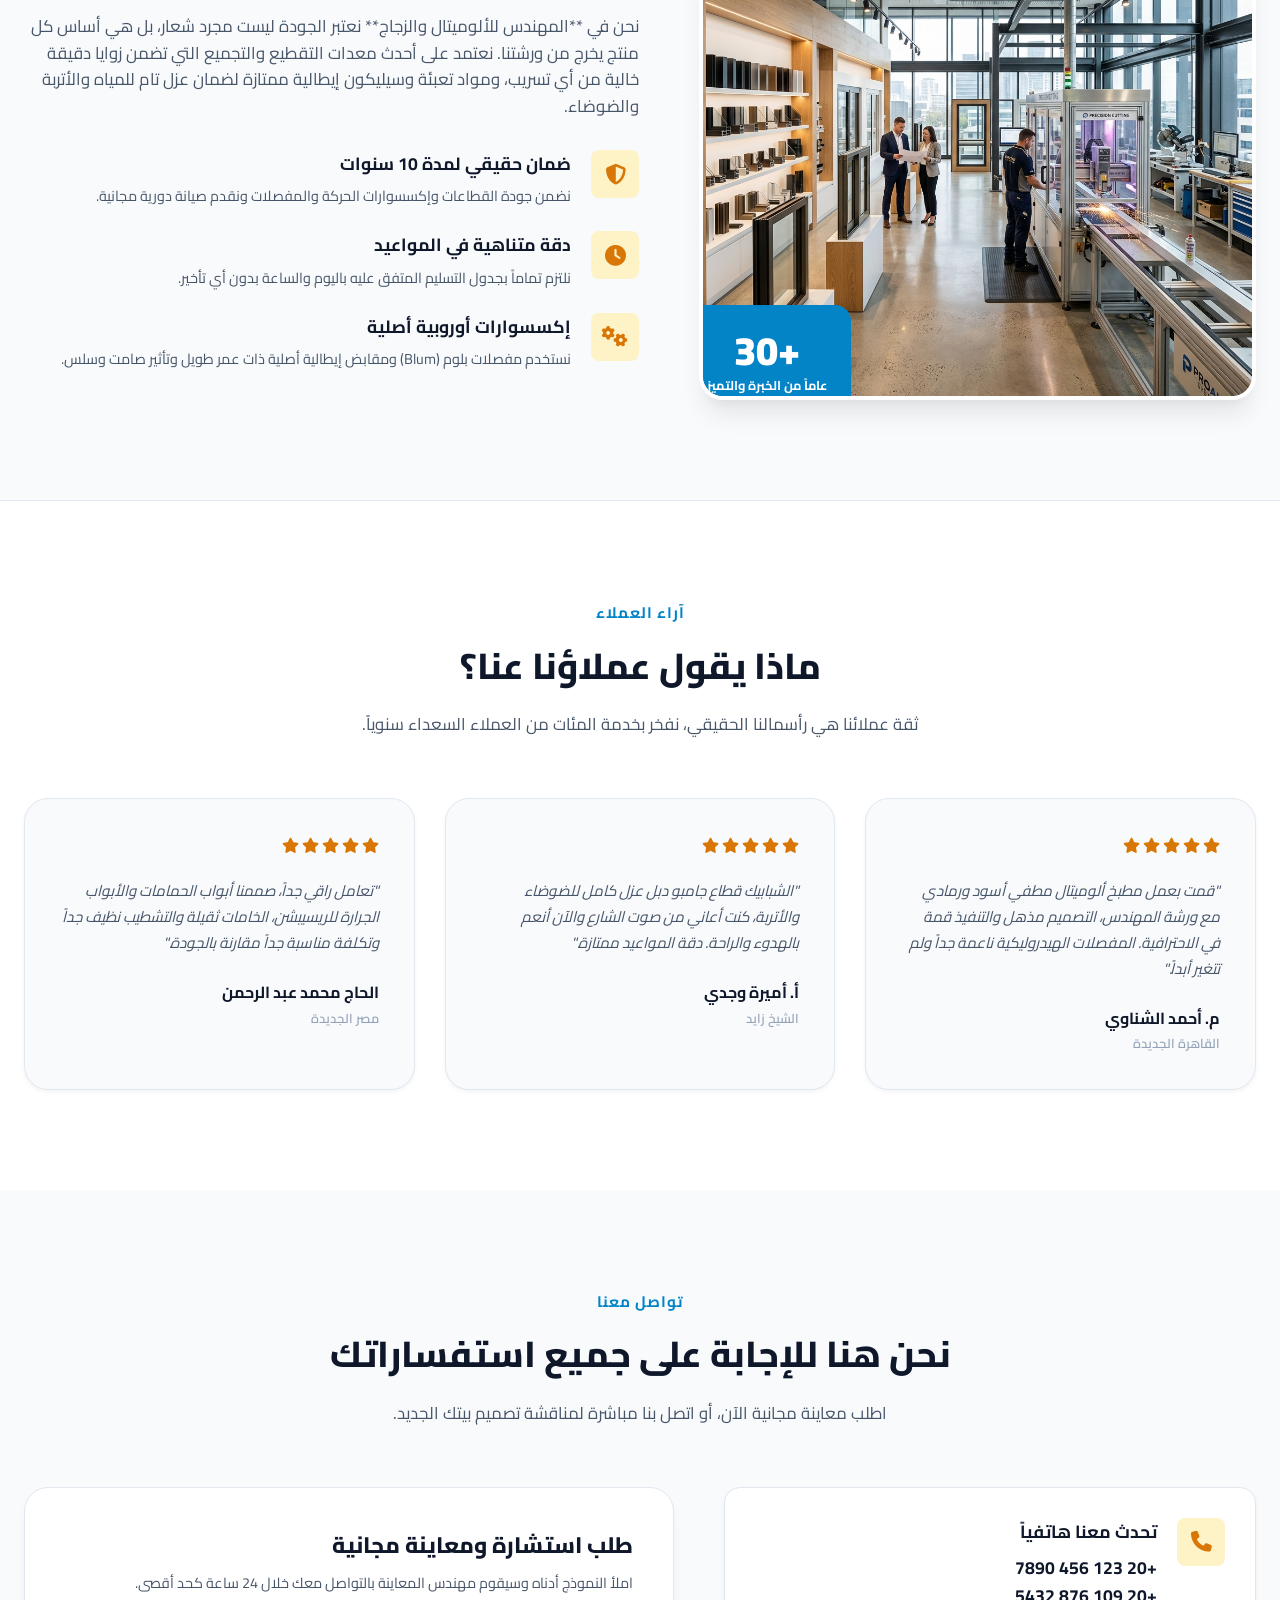
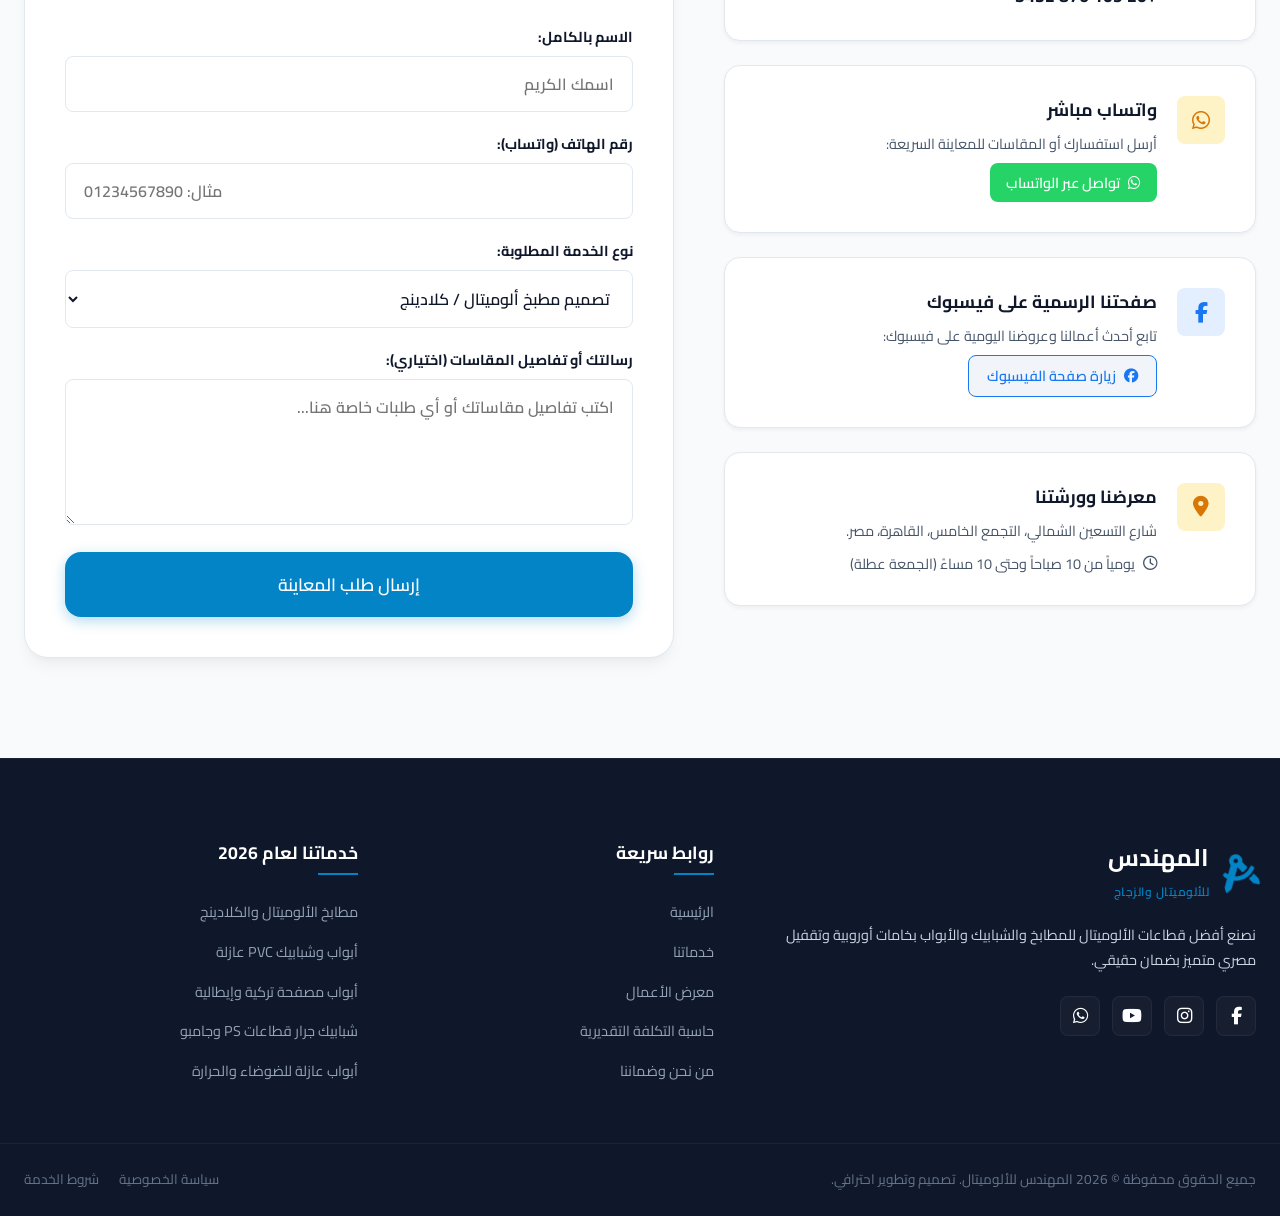
==== commit 7a3f205c: "Add 3 cropped PVC door photos to portfolio (index.html)" ====
--- a/index.html
+++ b/index.html
@@ -614,6 +614,45 @@
                             <span class="category-tag">شبابيك PVC</span>
                             <h4>شباك PVC دبل جلاس بحفر وزخرفة ذهبية</h4>
                             <p>إحكام غلق تام بفضل كاوتش EPDM المزدوج وإكسسوارات الحركة السلسة مع زجاج عاكس للخصوصية.</p>
+                            <button class="view-project-btn"><i class="fa-solid fa-expand"></i> تكبير الصورة</button>
+                        </div>
+                    </div>
+                </div>
+
+                <!-- Item 34: PVC Door 1 (Beige Kraft Line Slatted Door) -->
+                <div class="portfolio-item show" data-category="pvc-doors">
+                    <div class="portfolio-image-box">
+                        <img src="images/portfolio-pvc-door-1.jpg" alt="باب UPVC كرافت لاين حشوة شرائح بيج">
+                        <div class="portfolio-hover">
+                            <span class="category-tag">أبواب PVC</span>
+                            <h4>باب UPVC كرافت لاين بحشوة شرائح عازلة</h4>
+                            <p>باب حمام وغرف UPVC قطاع كرافت لاين مسلح بالحديد المجلفن ومقاوم 100% للمياه والرطوبة مع كالون ومقبض أصلي.</p>
+                            <button class="view-project-btn"><i class="fa-solid fa-expand"></i> تكبير الصورة</button>
+                        </div>
+                    </div>
+                </div>
+
+                <!-- Item 35: PVC Door 2 (Curved Design Beige UPVC Door) -->
+                <div class="portfolio-item show" data-category="pvc-doors">
+                    <div class="portfolio-image-box">
+                        <img src="images/portfolio-pvc-door-2.jpg" alt="باب UPVC ديكور دوران مع زجاج مصنفر">
+                        <div class="portfolio-hover">
+                            <span class="category-tag">أبواب PVC</span>
+                            <h4>باب UPVC ديكور قوس منحني وزجاج مصنفر</h4>
+                            <p>تصميم عصري يجمع بين حشوات البانل العازلة والزجاج الدبل المصنفر لخصوصية تامة وشكل جمالي مميز.</p>
+                            <button class="view-project-btn"><i class="fa-solid fa-expand"></i> تكبير الصورة</button>
+                        </div>
+                    </div>
+                </div>
+
+                <!-- Item 36: PVC Door 3 (Double Leaf Balcony UPVC Door) -->
+                <div class="portfolio-item show" data-category="pvc-doors">
+                    <div class="portfolio-image-box">
+                        <img src="images/portfolio-pvc-door-3.jpg" alt="باب بلكونة UPVC 2 ضلفة زجاج عاكس">
+                        <div class="portfolio-hover">
+                            <span class="category-tag">أبواب PVC</span>
+                            <h4>باب بلكونة وتراس UPVC مفصلي 2 ضلفة</h4>
+                            <p>باب بلكونة بي في سي عازل للصوت والحرارة والأتربة بزجاج دبل عاكس ومفصلات خدمة شاقة عالية التحمل.</p>
                             <button class="view-project-btn"><i class="fa-solid fa-expand"></i> تكبير الصورة</button>
                         </div>
                     </div>
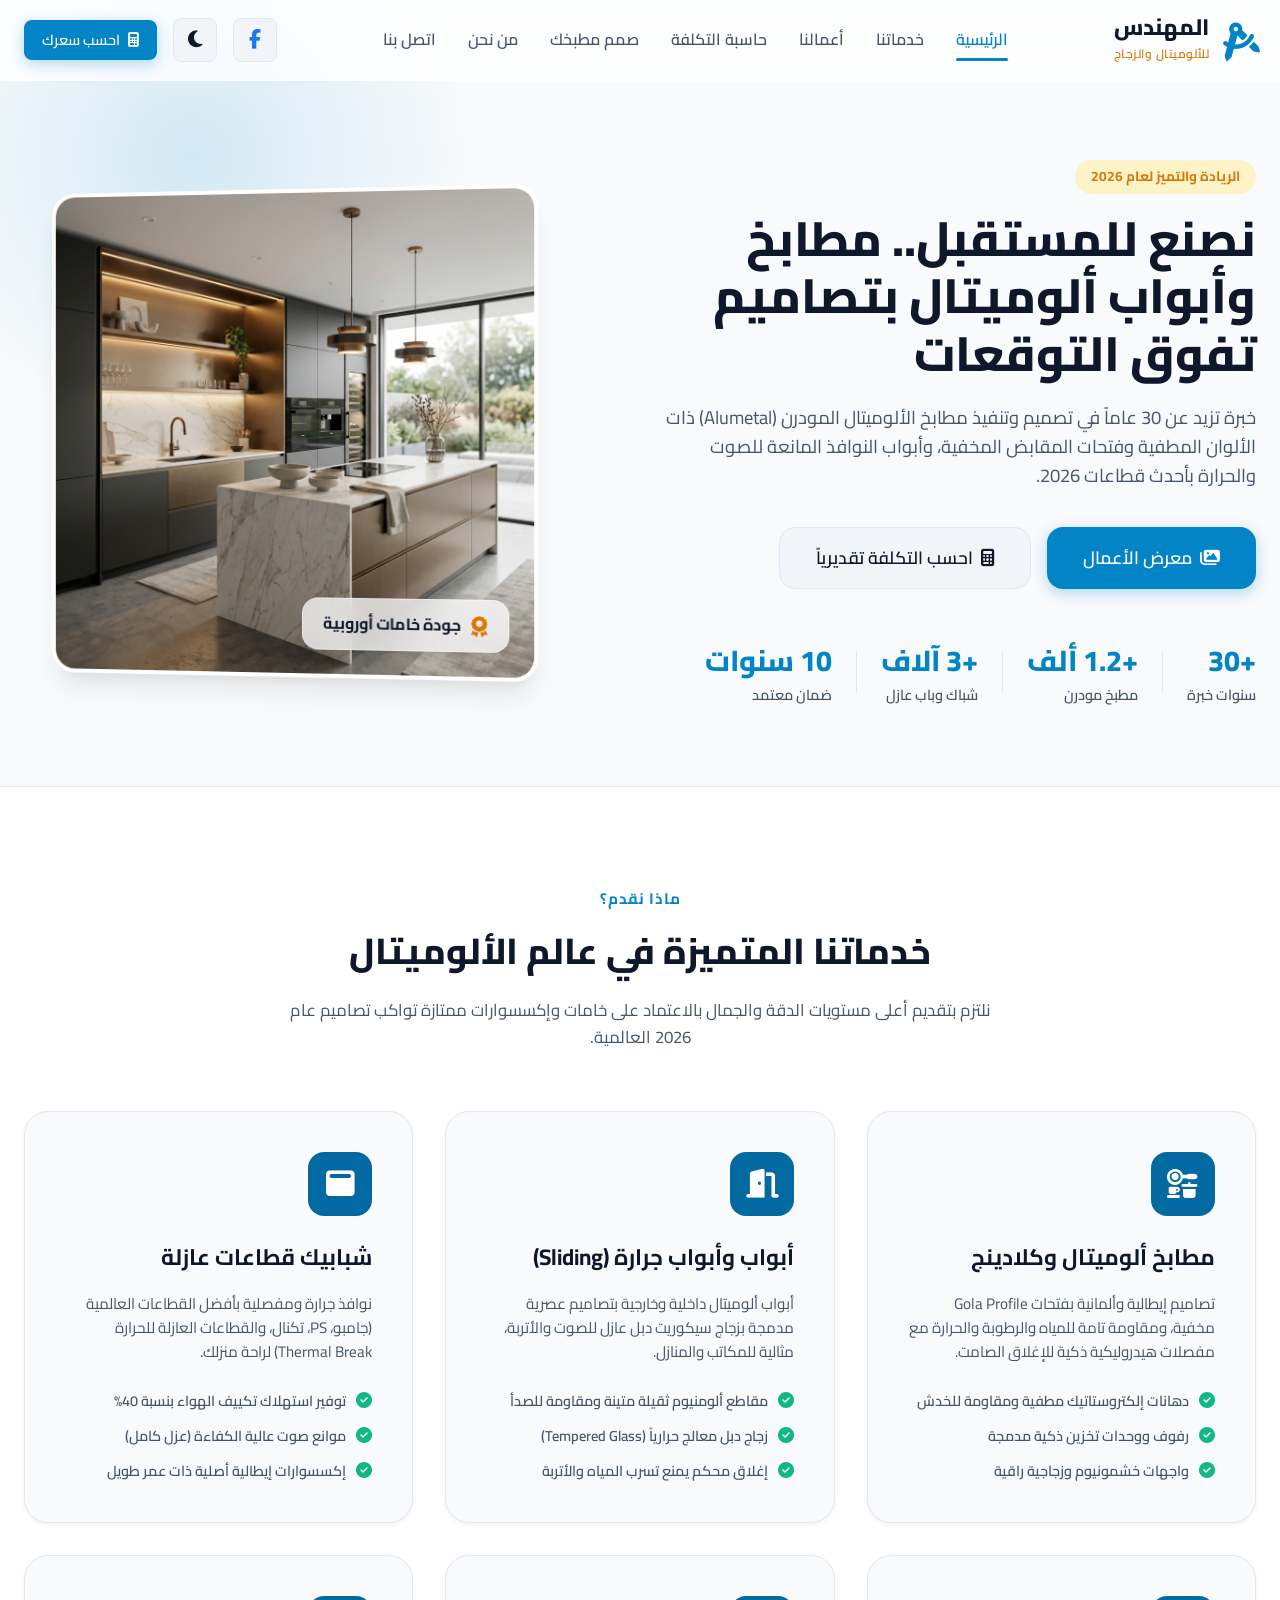
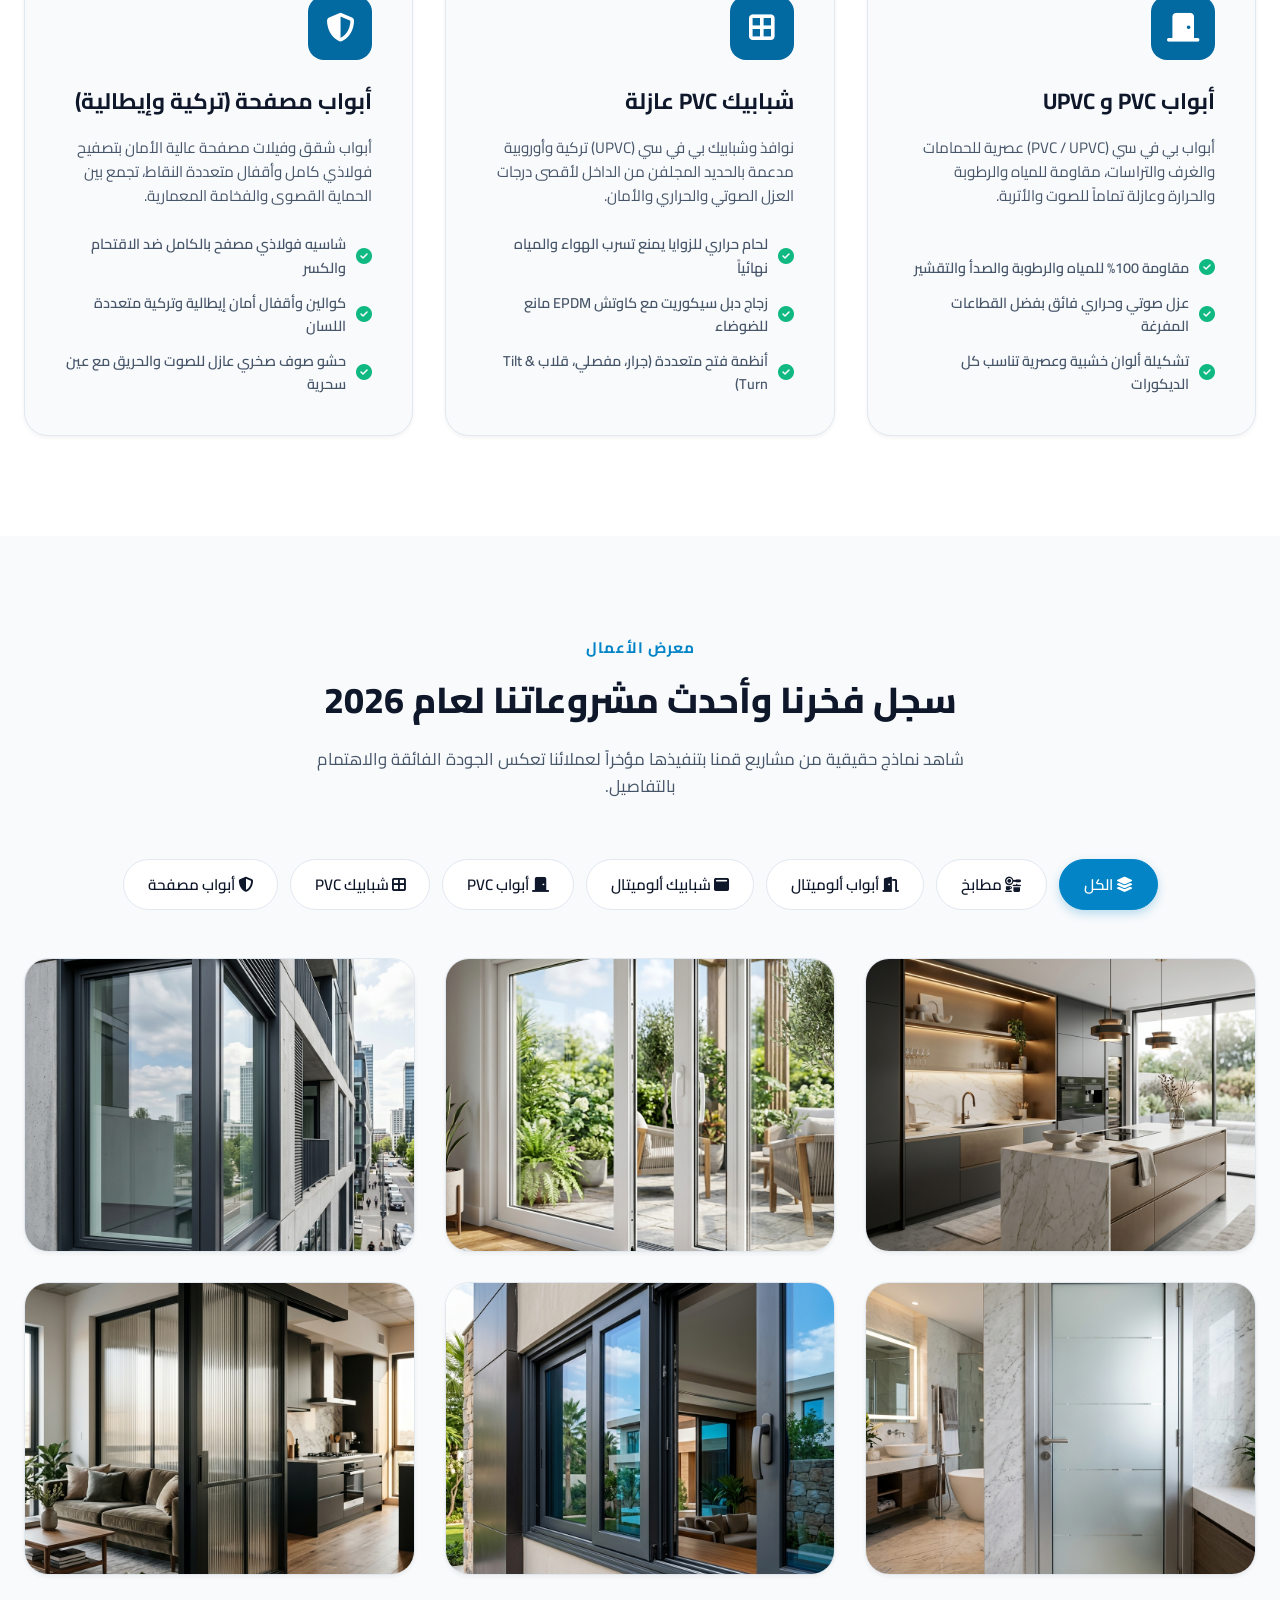
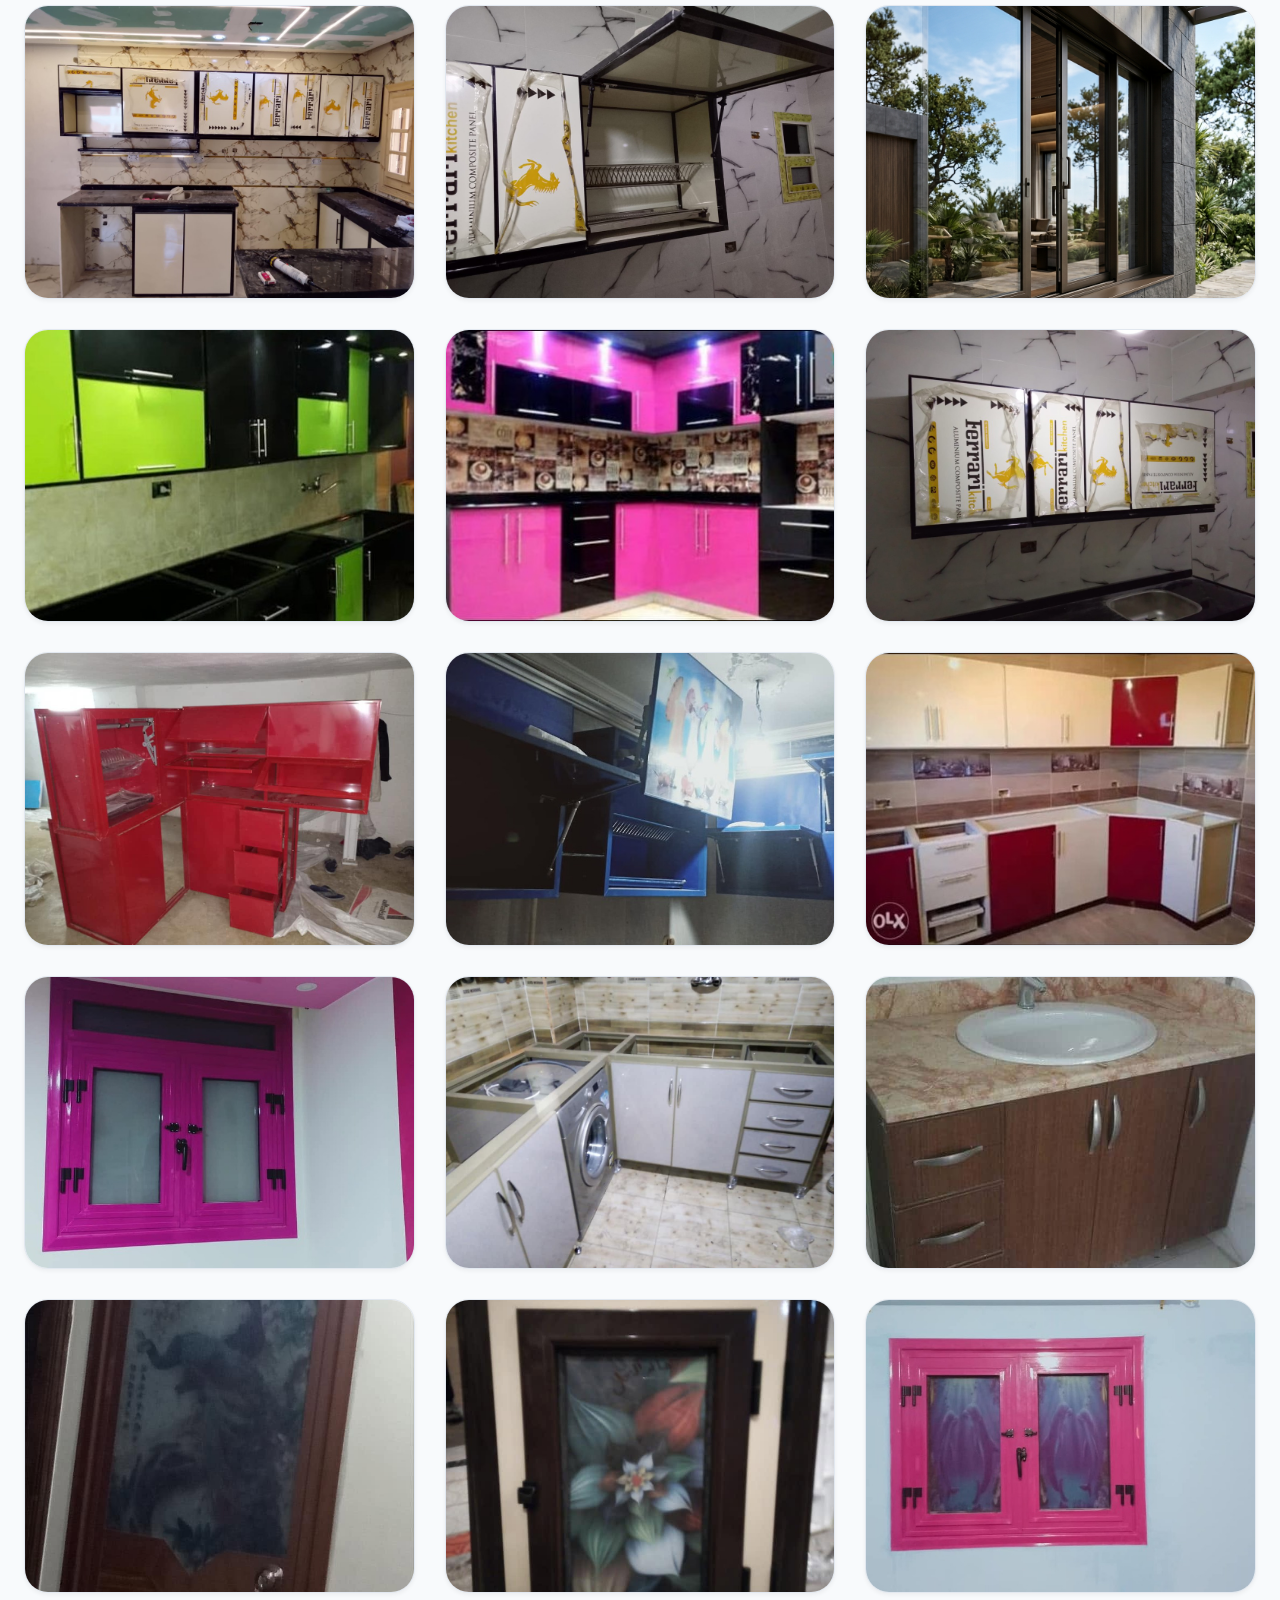
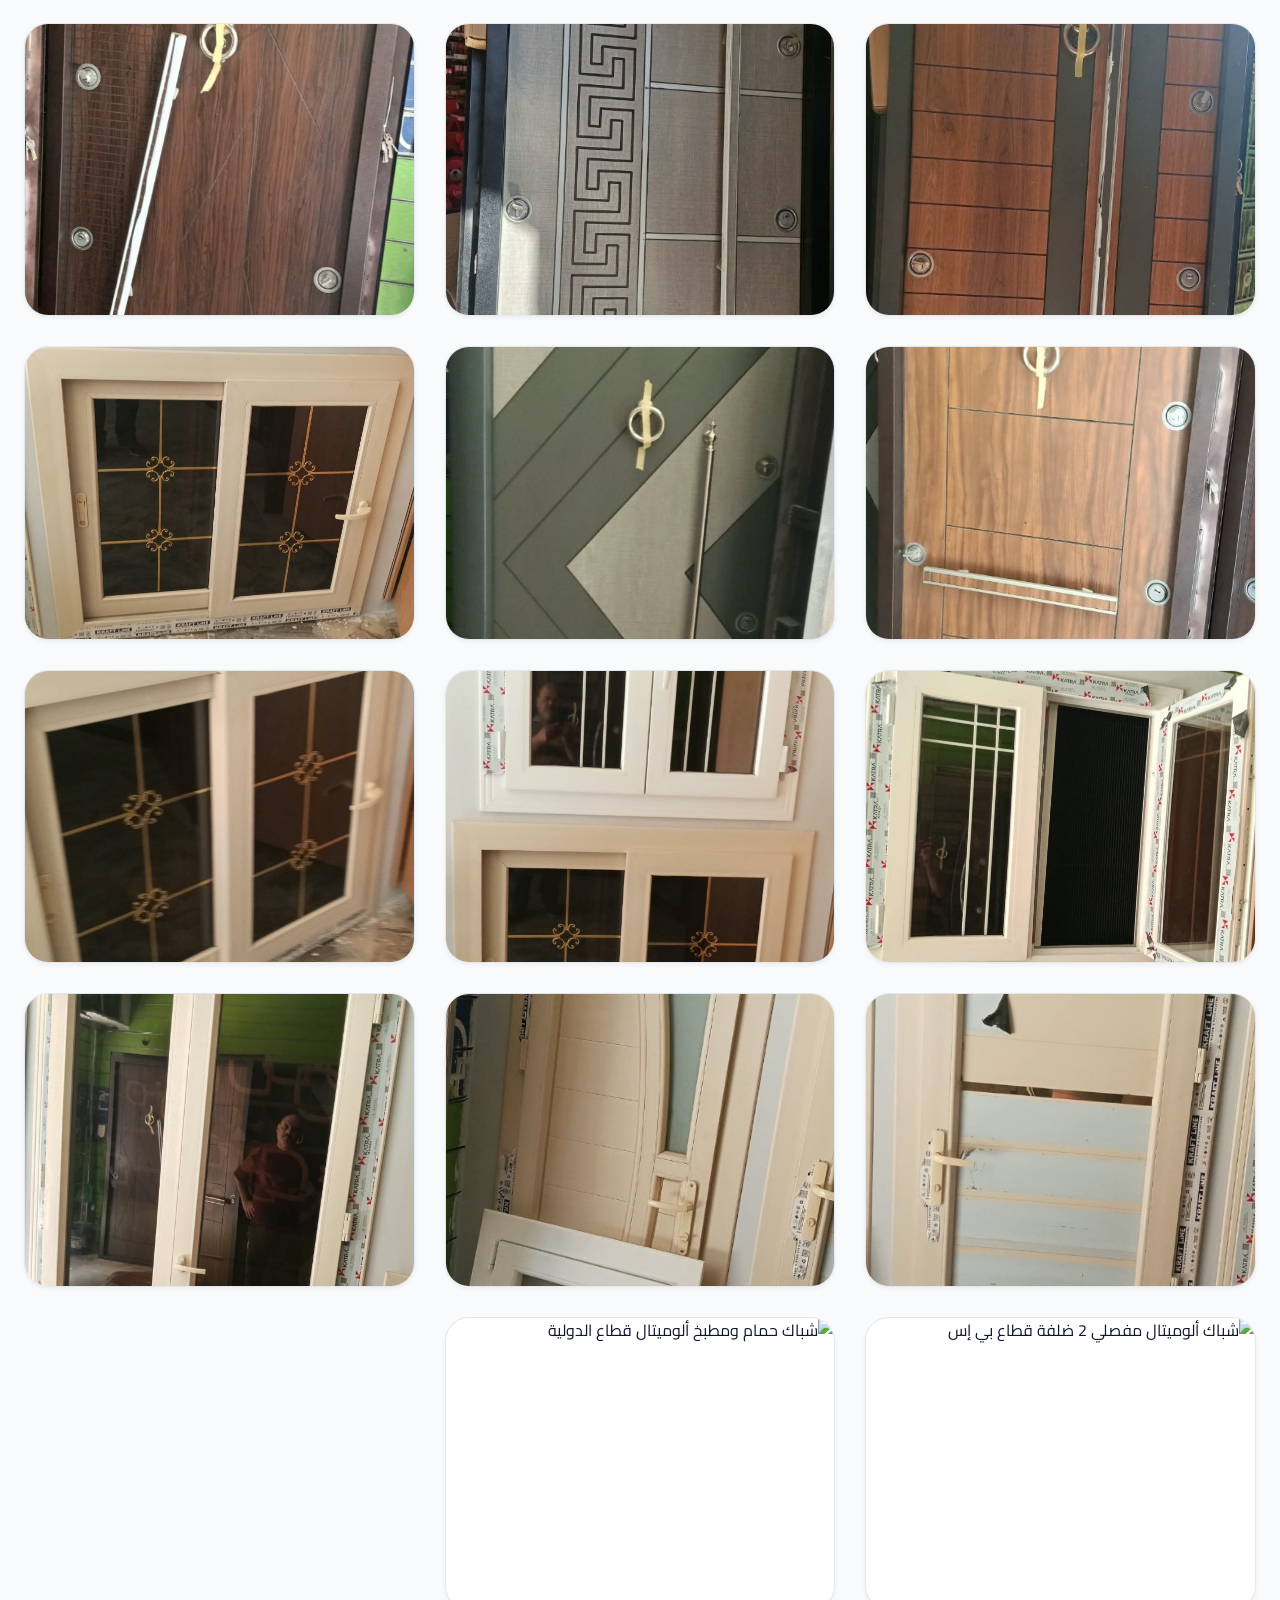
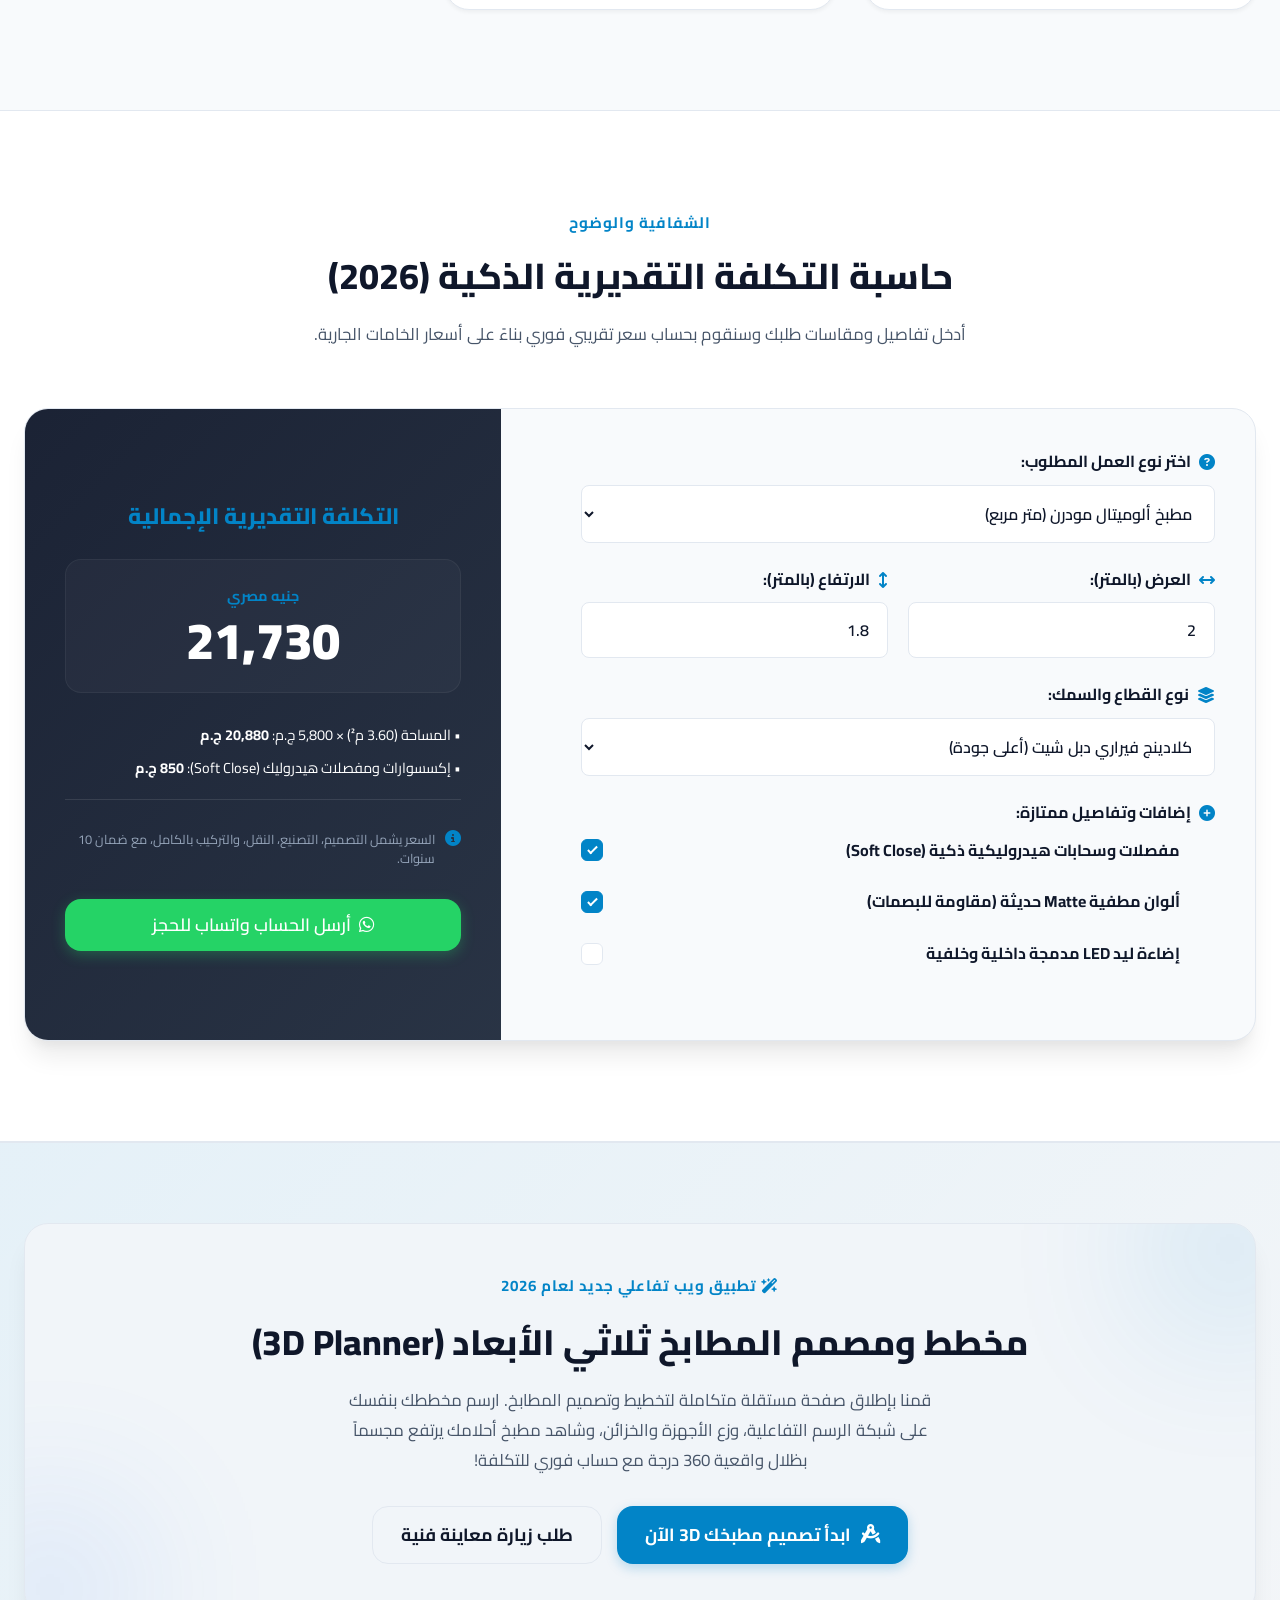
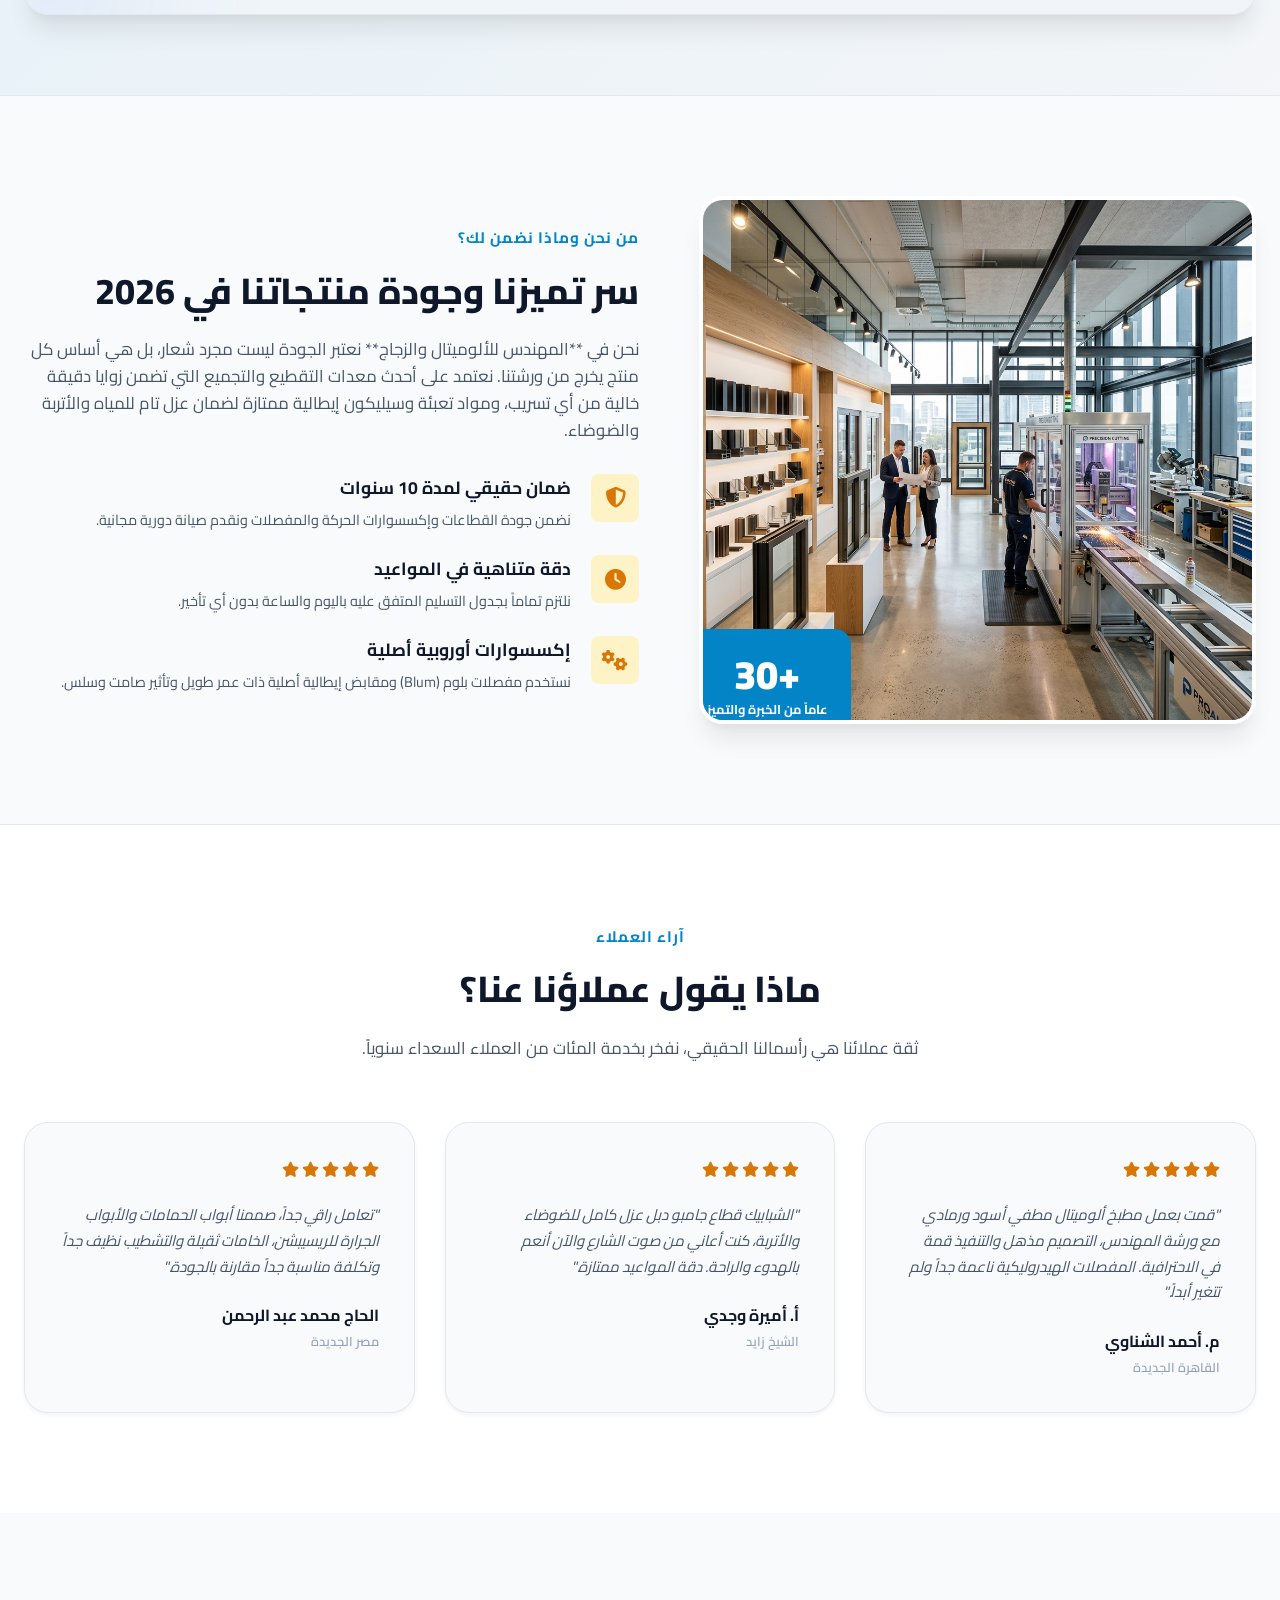
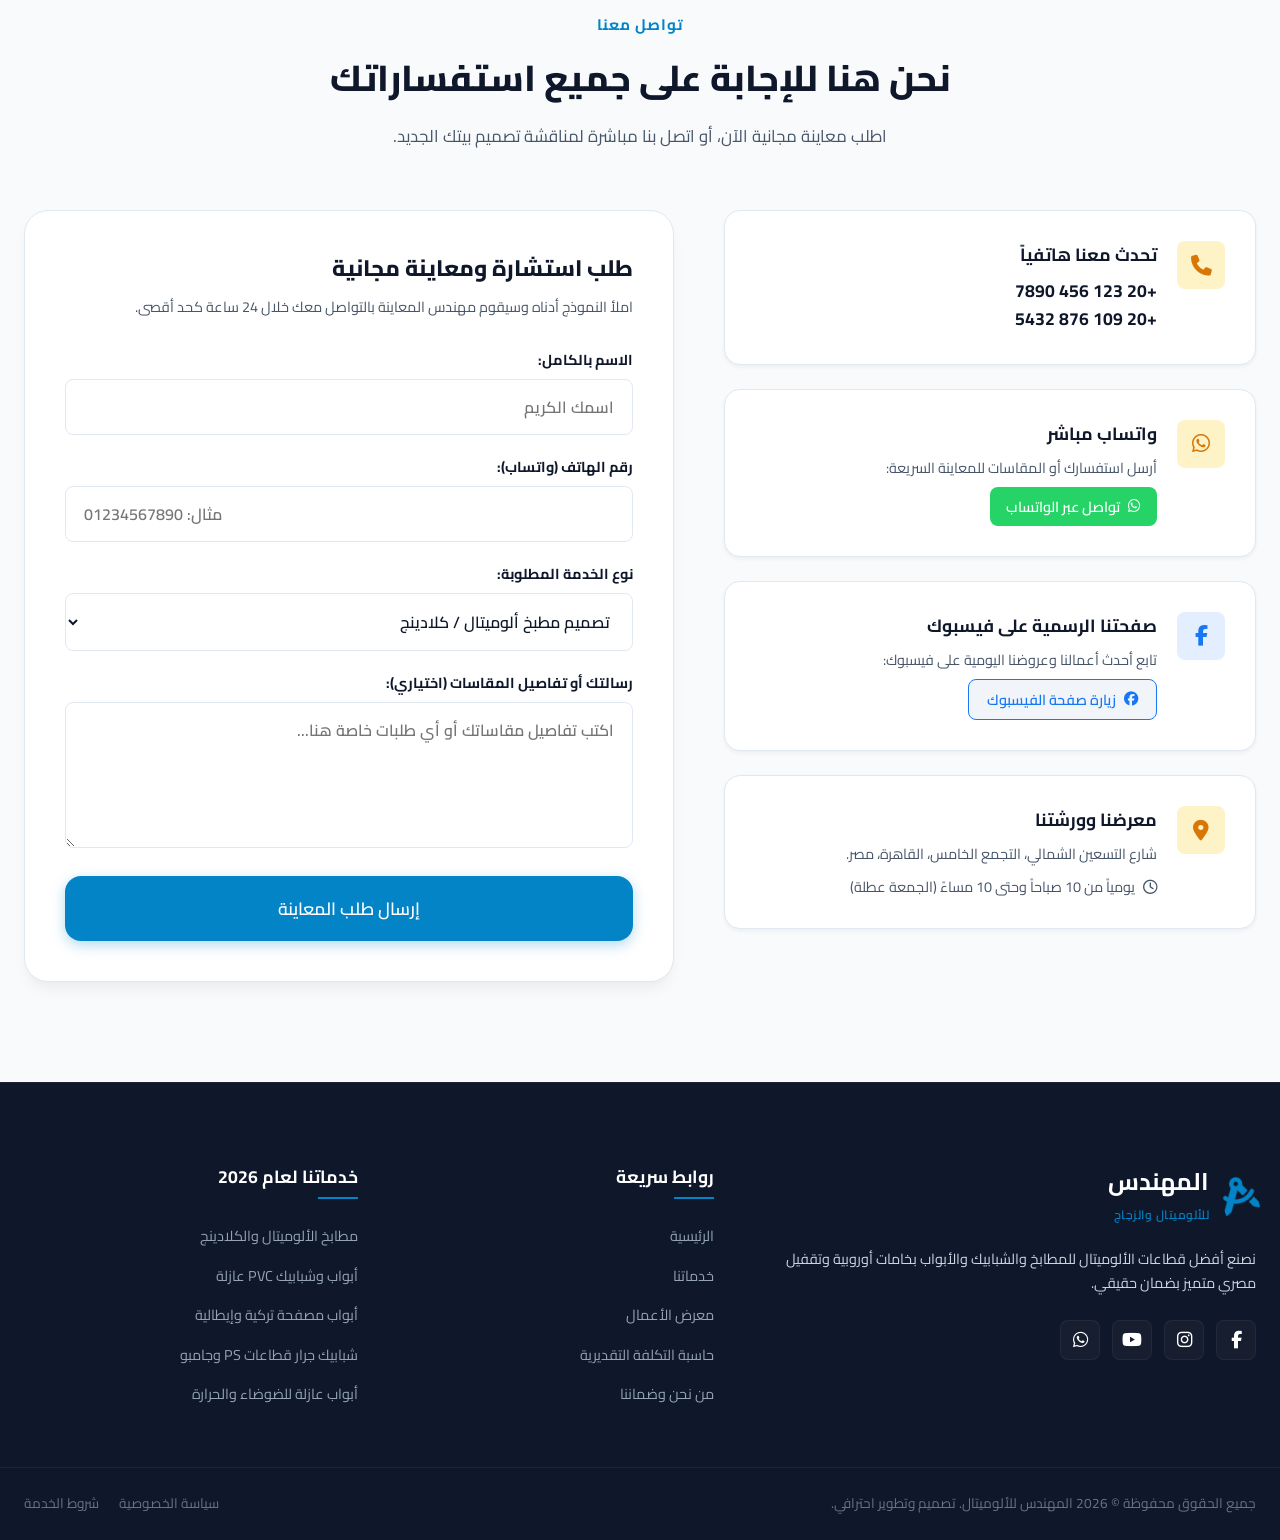
==== commit a92de971: "Add 2 cropped aluminum window photos to portfolio (index.html)" ====
--- a/index.html
+++ b/index.html
@@ -653,6 +653,32 @@
                             <span class="category-tag">أبواب PVC</span>
                             <h4>باب بلكونة وتراس UPVC مفصلي 2 ضلفة</h4>
                             <p>باب بلكونة بي في سي عازل للصوت والحرارة والأتربة بزجاج دبل عاكس ومفصلات خدمة شاقة عالية التحمل.</p>
+                            <button class="view-project-btn"><i class="fa-solid fa-expand"></i> تكبير الصورة</button>
+                        </div>
+                    </div>
+                </div>
+
+                <!-- Item 37: Real Window 4 (Double Hinged White PS Window with Reflective Glass) -->
+                <div class="portfolio-item show" data-category="windows">
+                    <div class="portfolio-image-box">
+                        <img src="images/portfolio-window-real-4.jpg" alt="شباك ألوميتال مفصلي 2 ضلفة قطاع بي إس">
+                        <div class="portfolio-hover">
+                            <span class="category-tag">شبابيك ألوميتال</span>
+                            <h4>شباك ألوميتال مفصلي 2 ضلفة (قطاع PS عازل)</h4>
+                            <p>شباك ألوميتال مفصلي مزدوج بزجاج عاكس ومقابض ومفصلات إيطالية سوداء محكمة الغلق لمنع الأتربة والضوضاء.</p>
+                            <button class="view-project-btn"><i class="fa-solid fa-expand"></i> تكبير الصورة</button>
+                        </div>
+                    </div>
+                </div>
+
+                <!-- Item 38: Real Window 5 (Single Hinged Bathroom/Kitchen Window Dawlia 21) -->
+                <div class="portfolio-item show" data-category="windows">
+                    <div class="portfolio-image-box">
+                        <img src="images/portfolio-window-real-5.jpg" alt="شباك حمام ومطبخ ألوميتال قطاع الدولية">
+                        <div class="portfolio-hover">
+                            <span class="category-tag">شبابيك ألوميتال</span>
+                            <h4>شباك حمام ومطبخ مفصلي (قطاع الدولية 21 الأصلي)</h4>
+                            <p>تقفيل هندسي متقن بقطاعات الدولية المدهونة إلكتروستاتيك مع زجاج مصنفر للخصوصية وسلك مانع للحشرات.</p>
                             <button class="view-project-btn"><i class="fa-solid fa-expand"></i> تكبير الصورة</button>
                         </div>
                     </div>
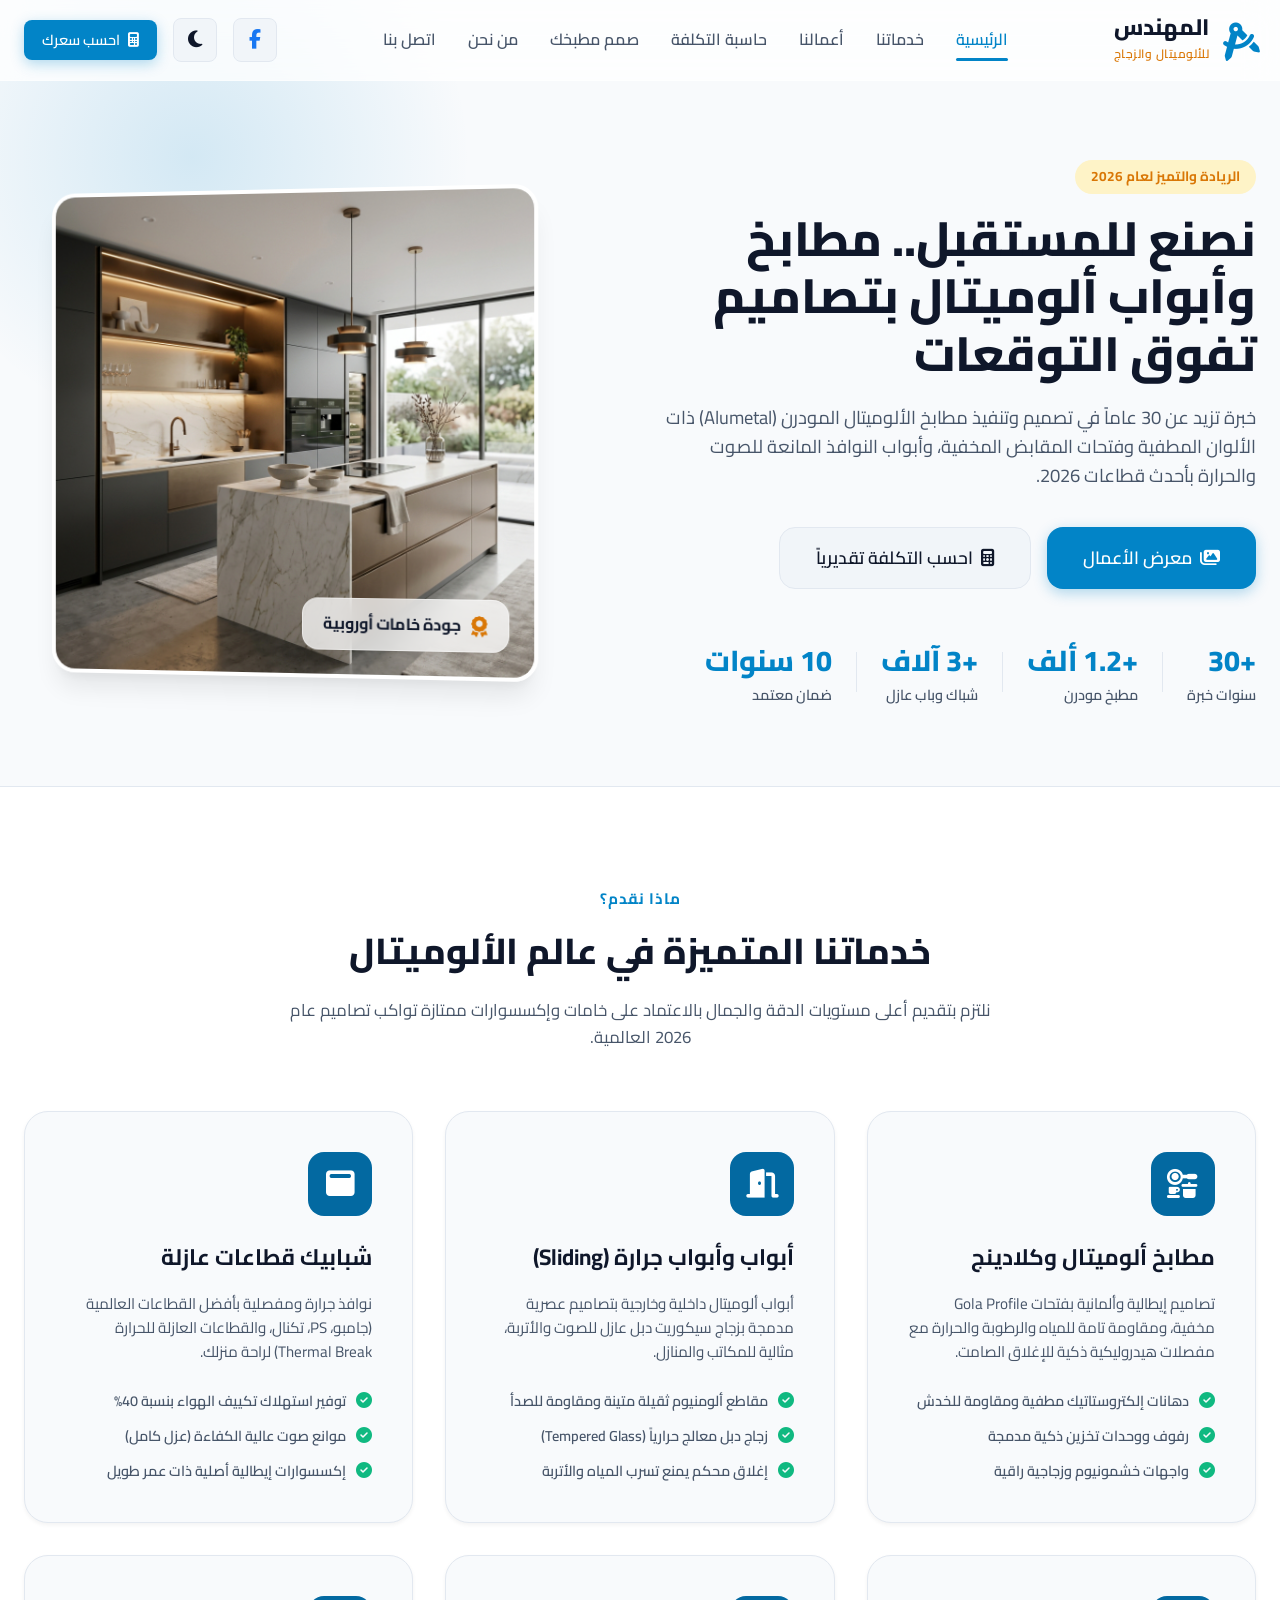
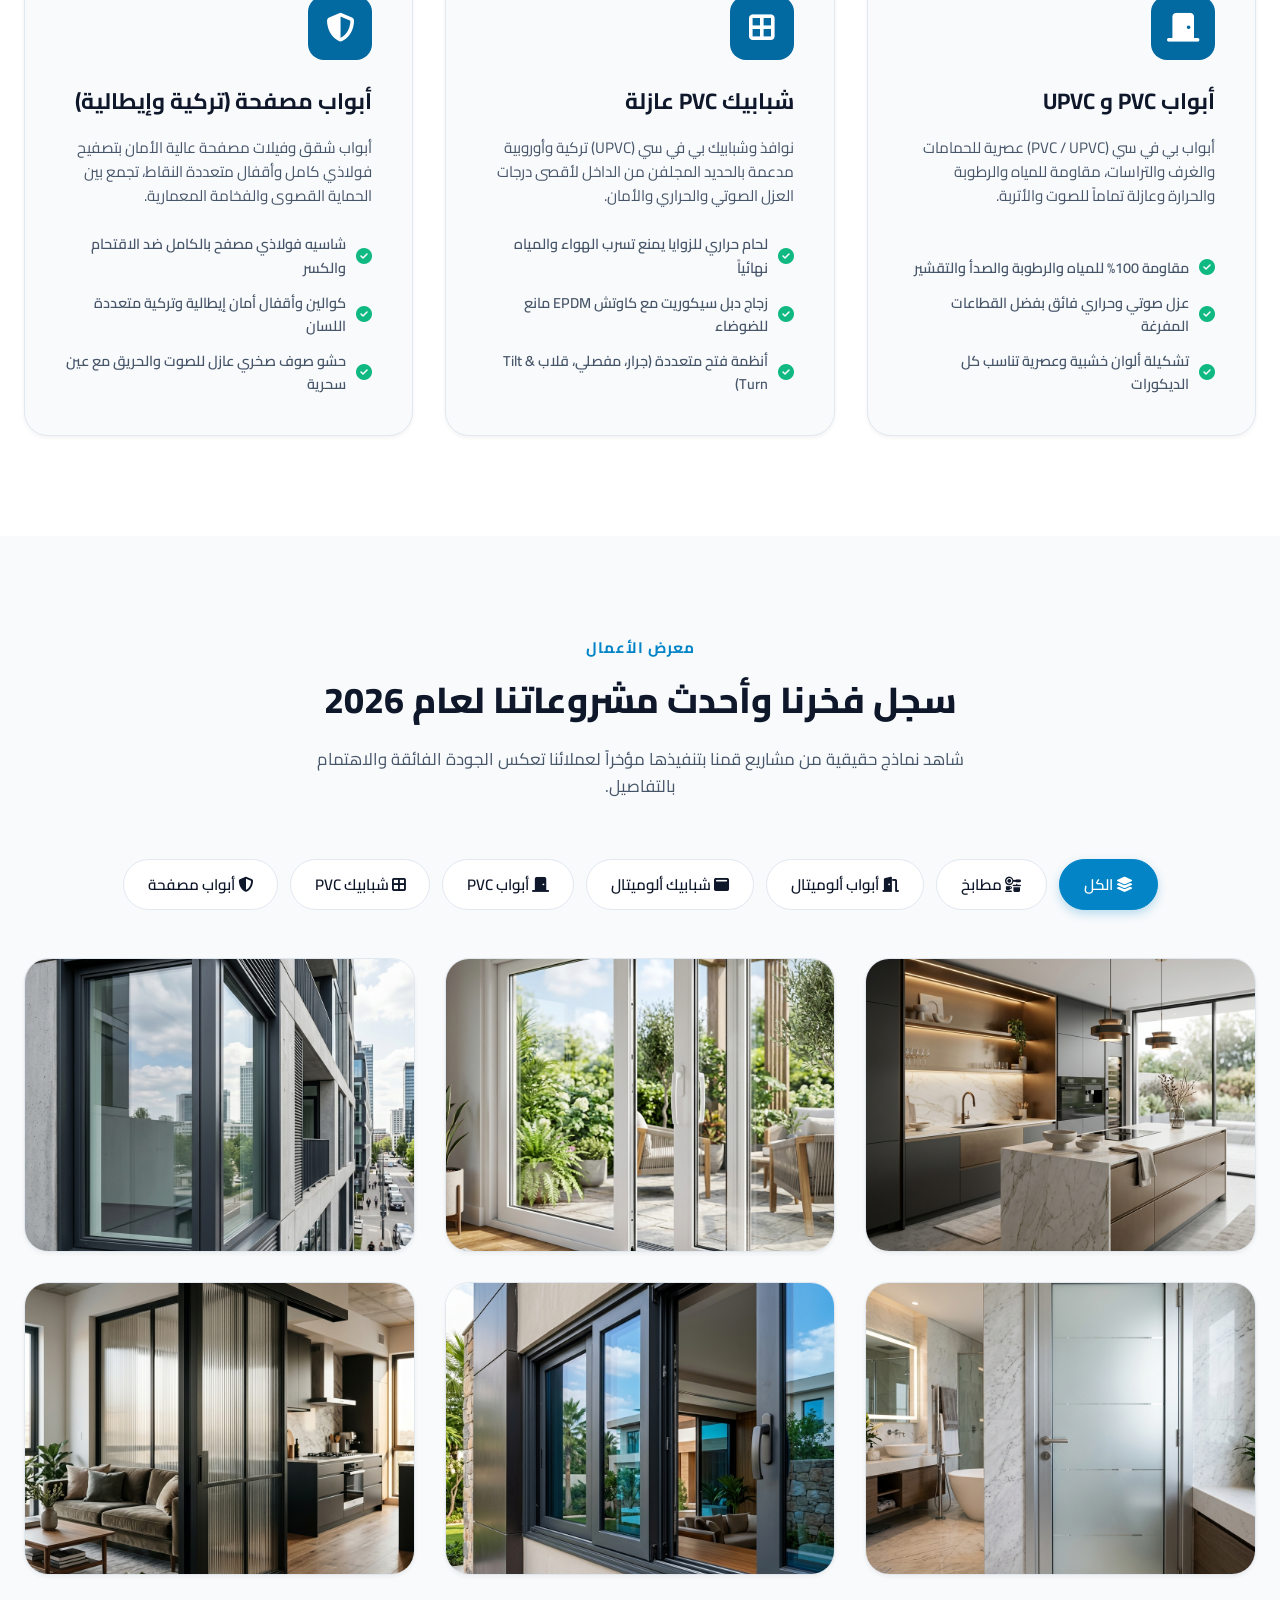
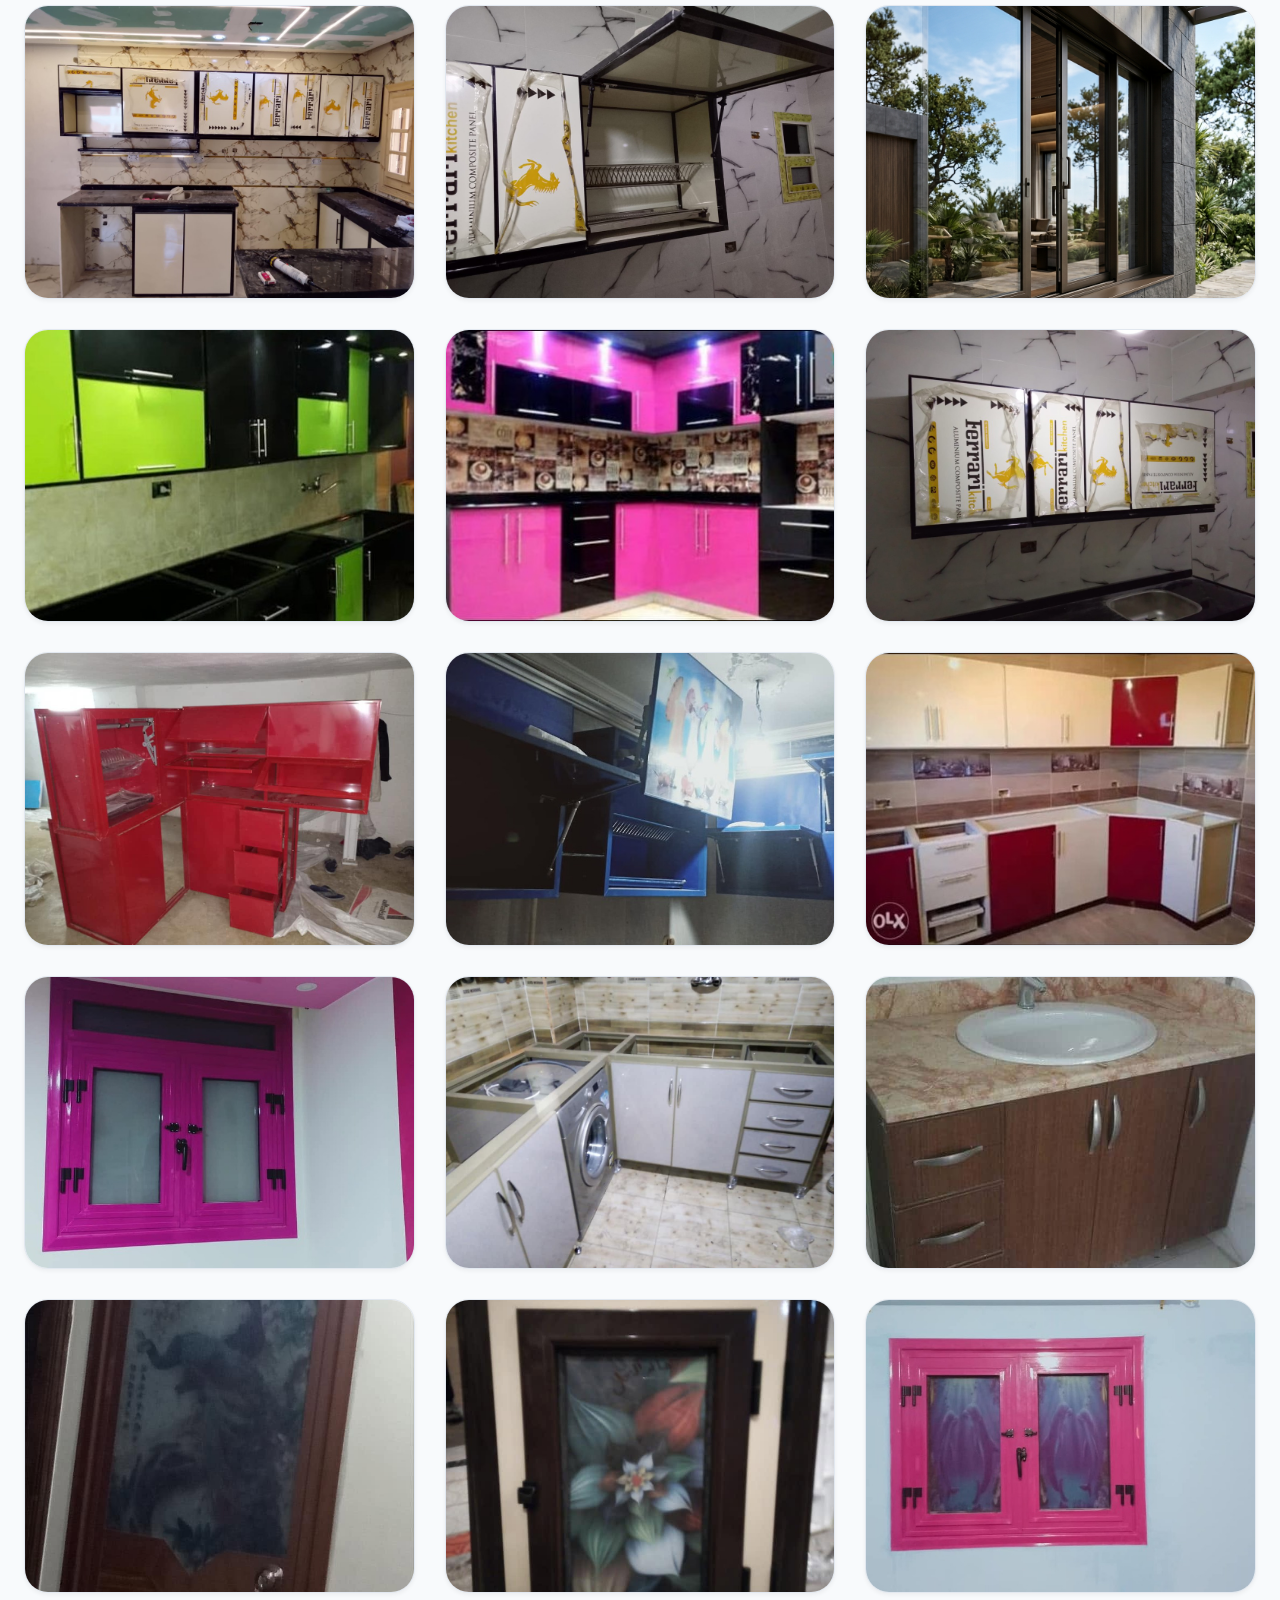
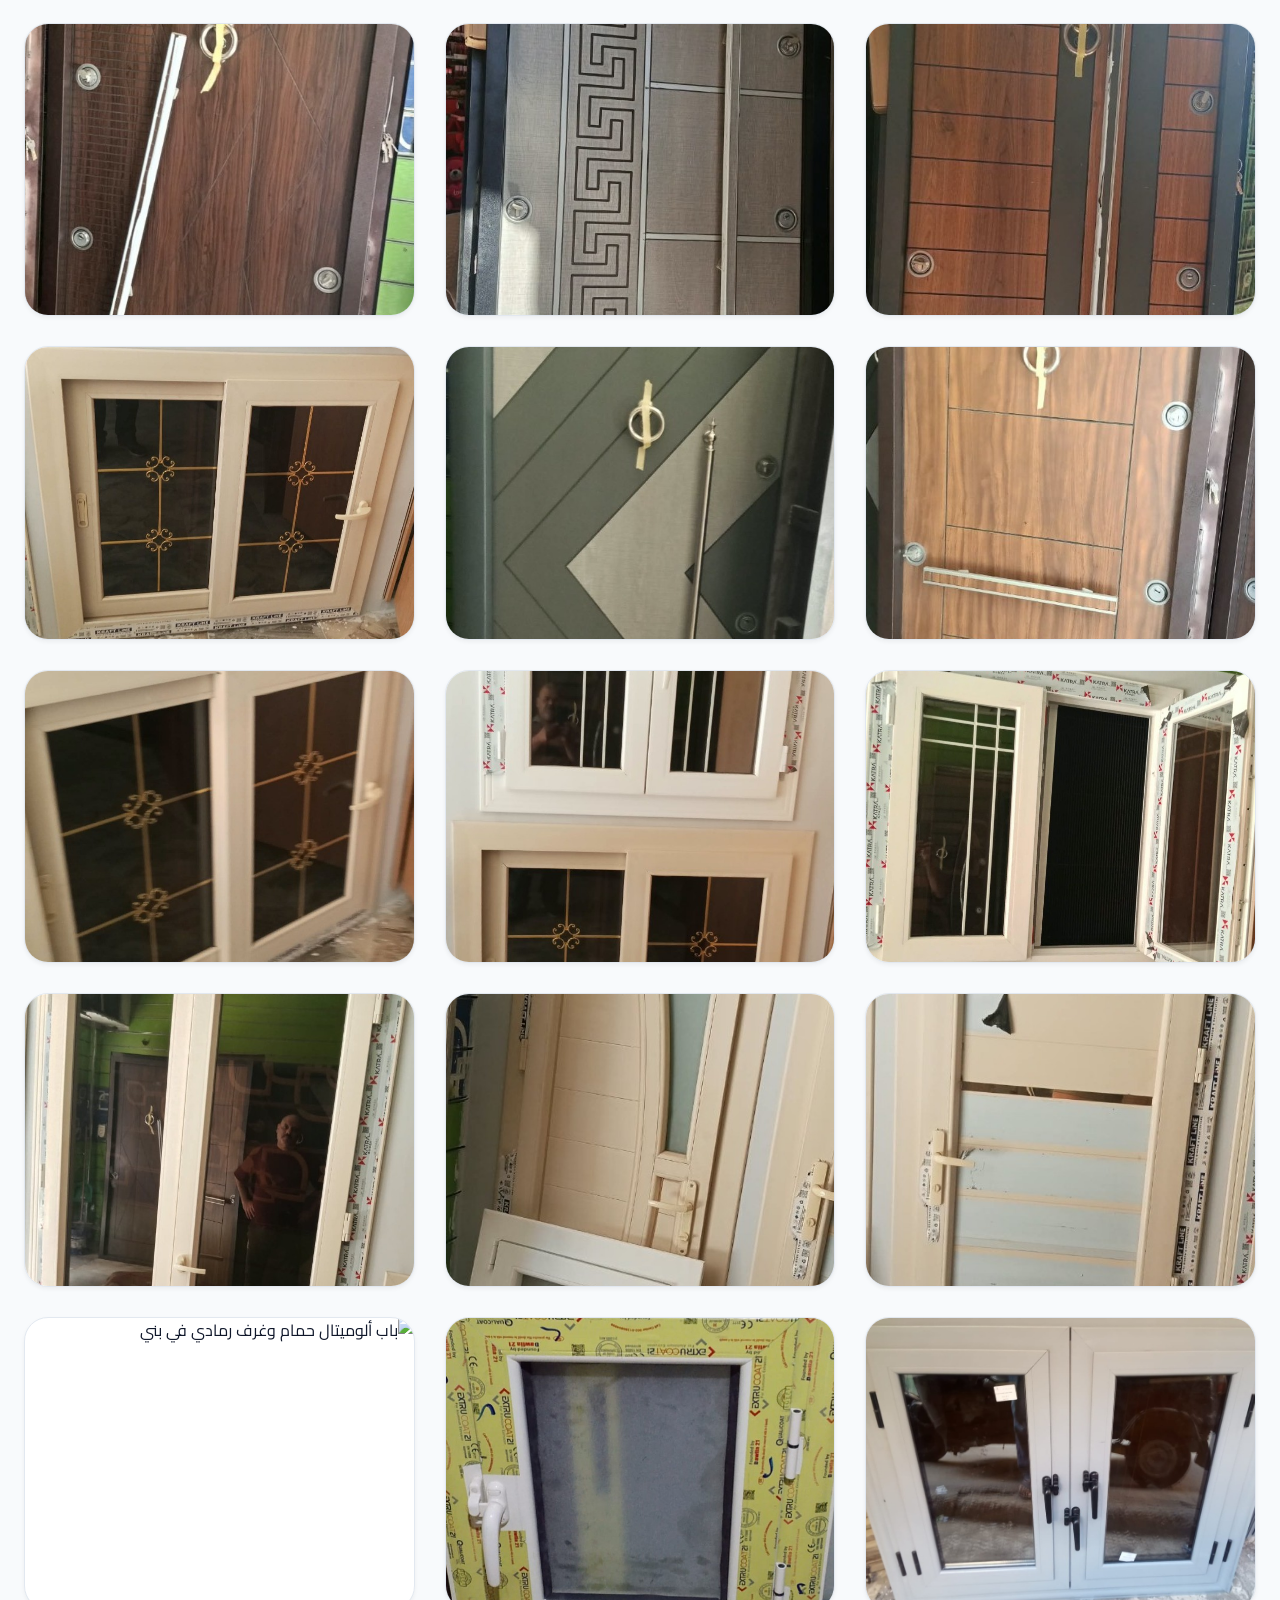
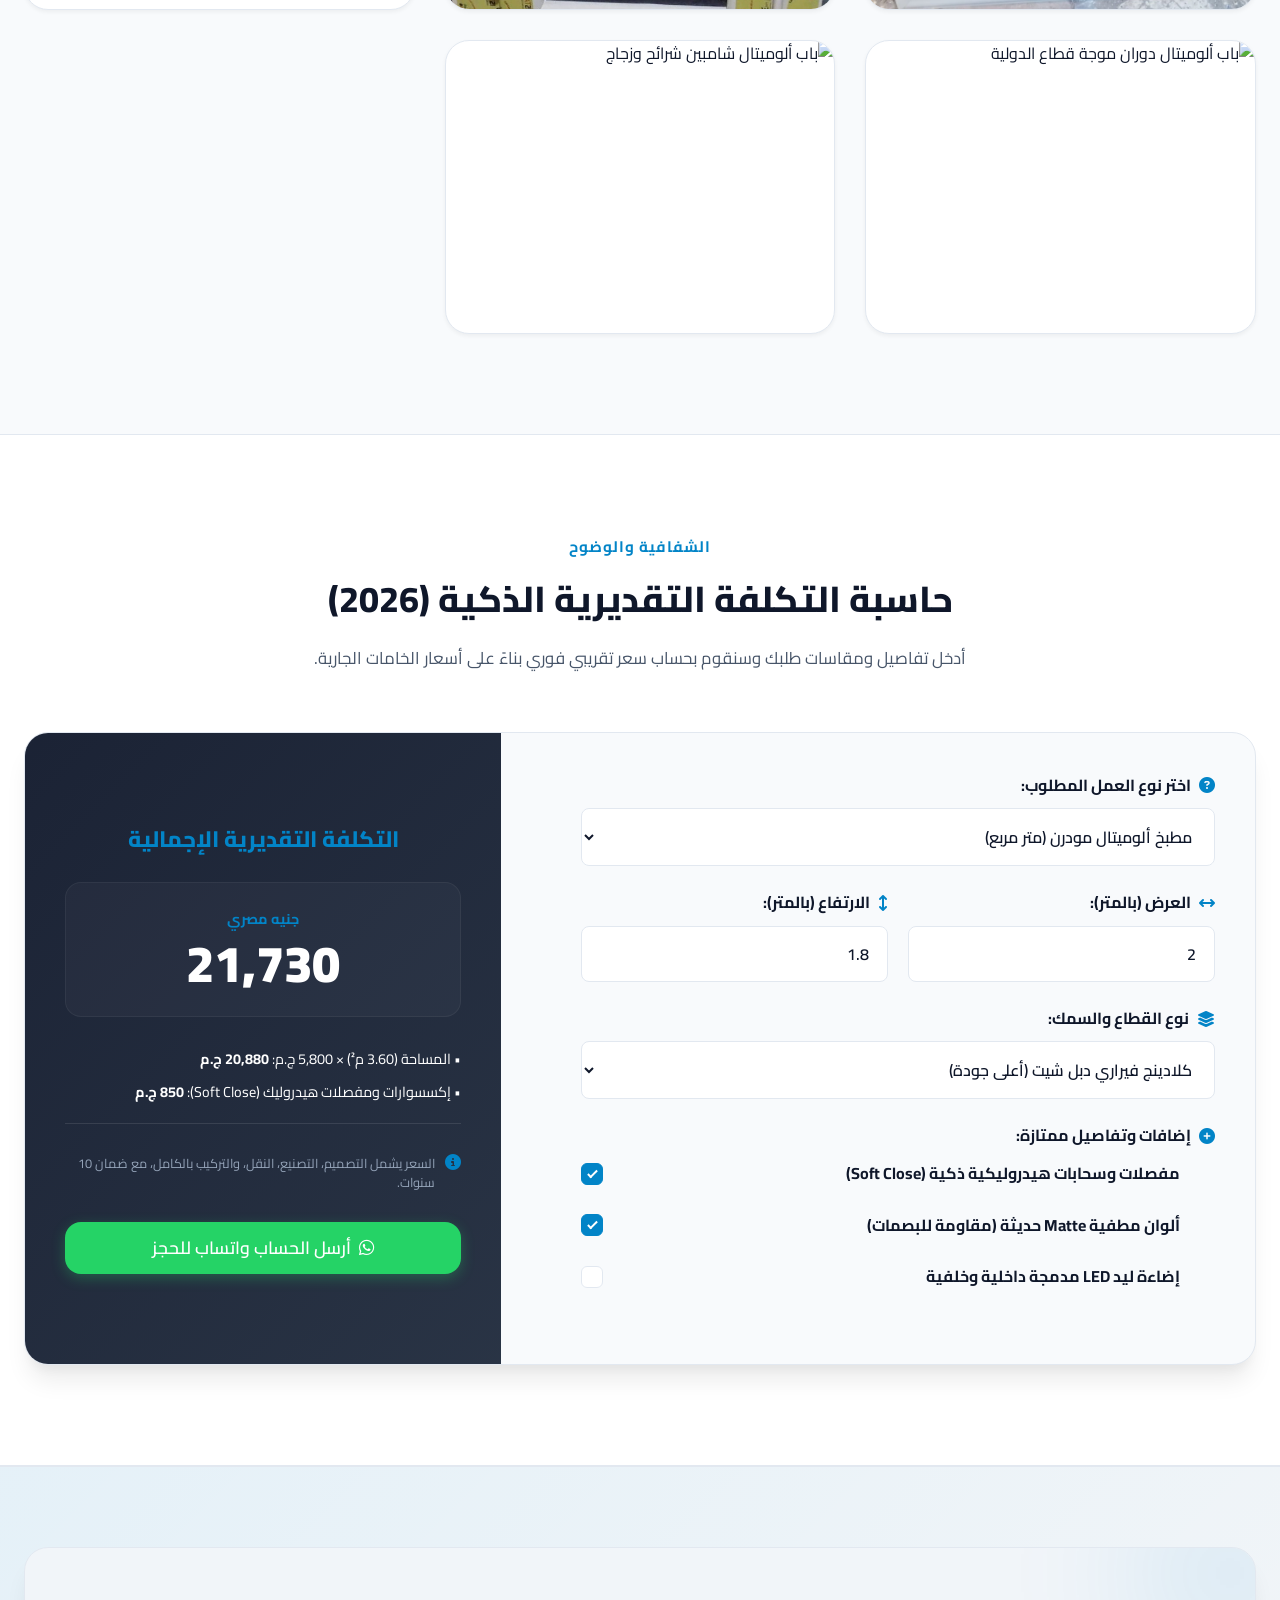
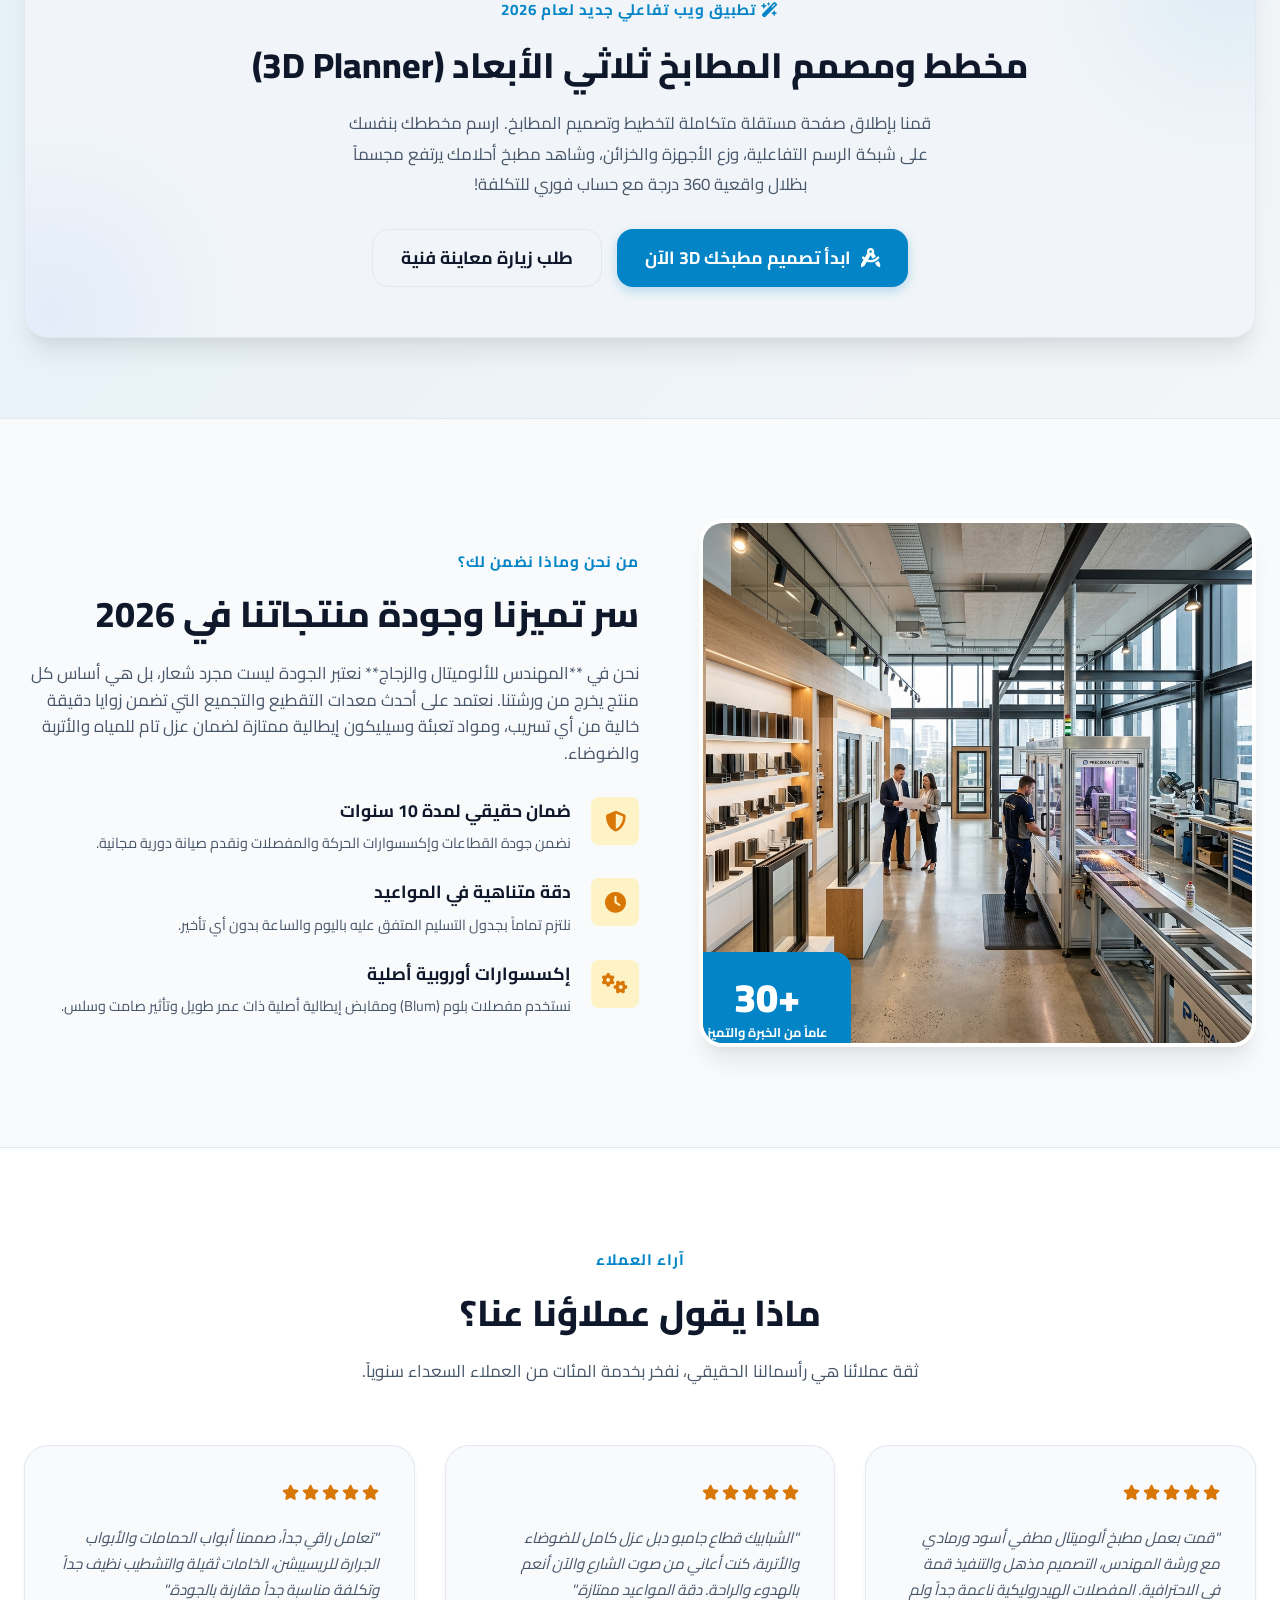
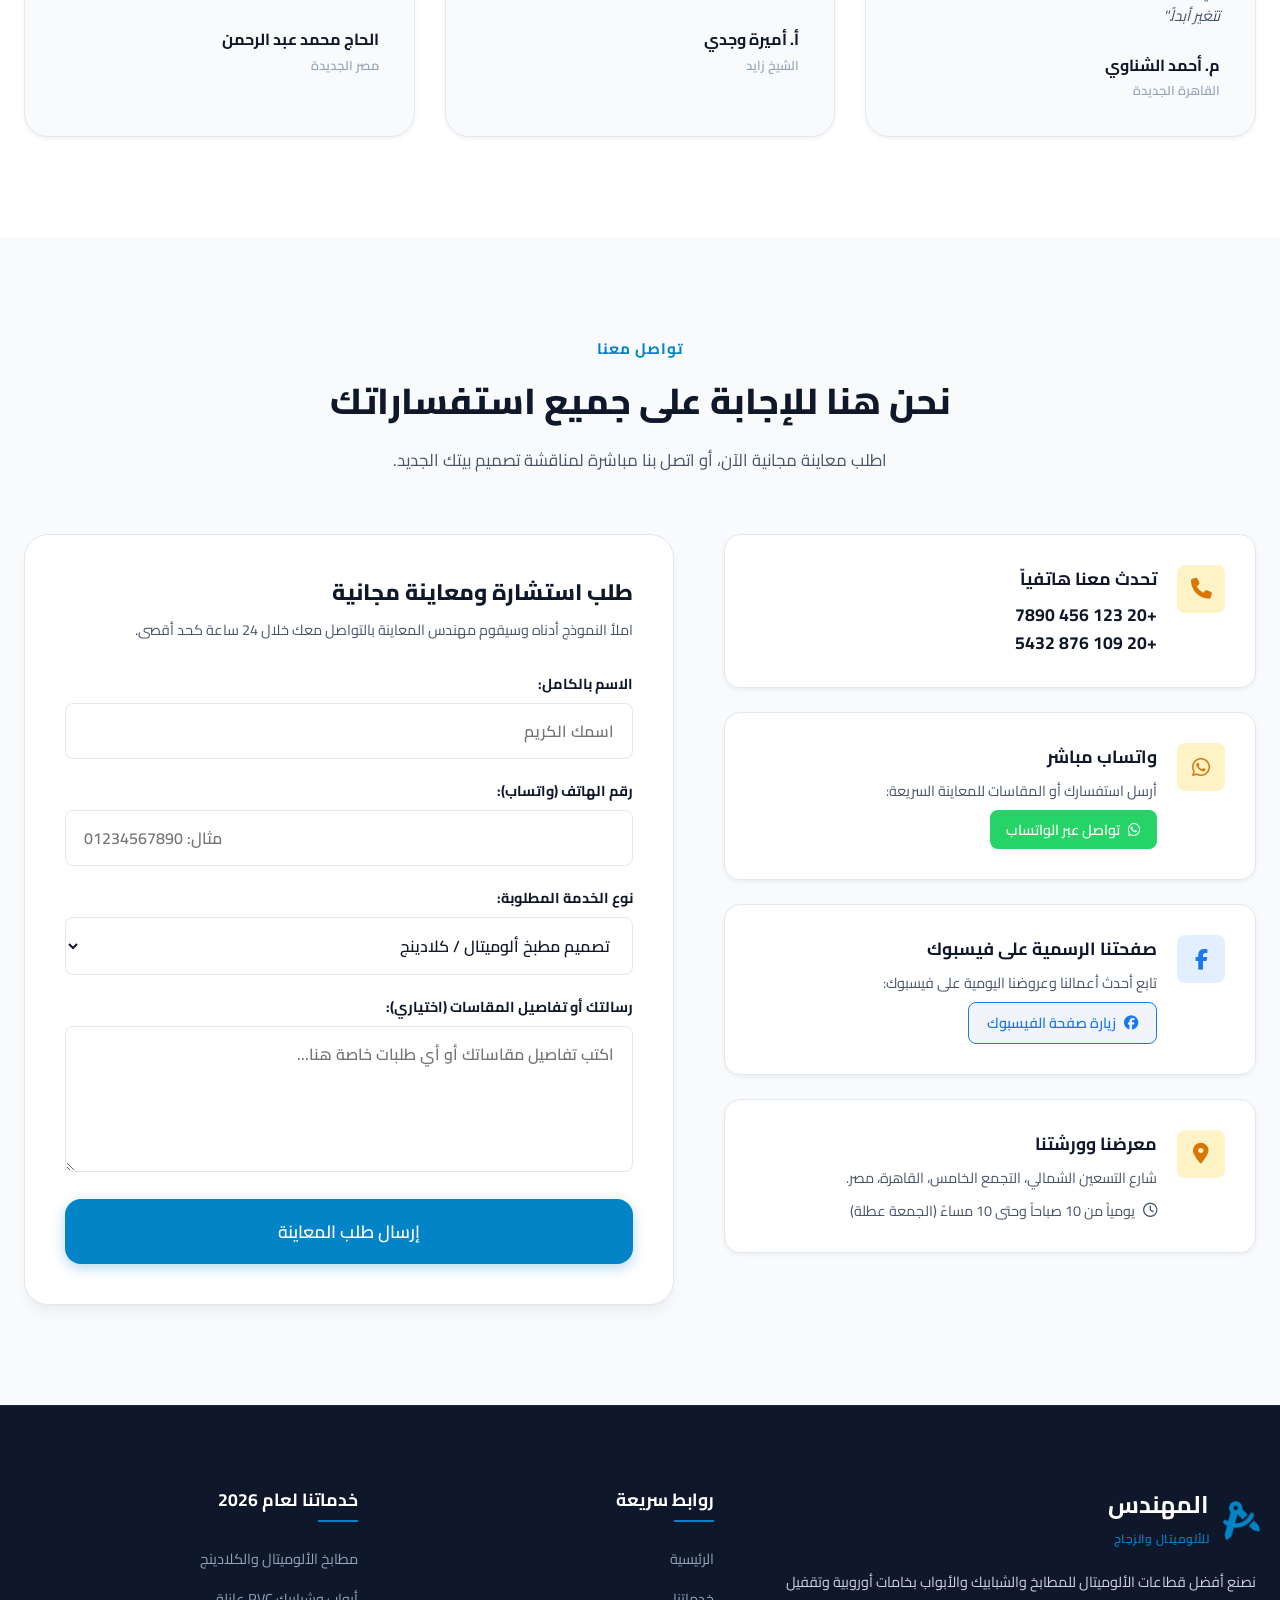
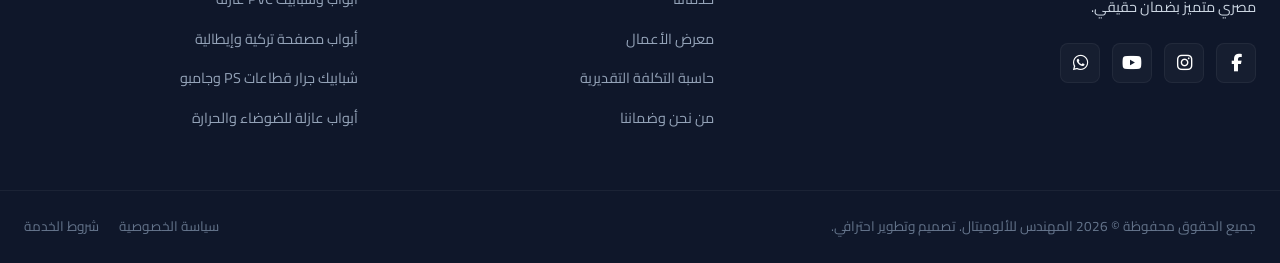
==== commit c884b28a: "Add 3 cropped aluminum door photos to portfolio (index.html)" ====
--- a/index.html
+++ b/index.html
@@ -679,6 +679,45 @@
                             <span class="category-tag">شبابيك ألوميتال</span>
                             <h4>شباك حمام ومطبخ مفصلي (قطاع الدولية 21 الأصلي)</h4>
                             <p>تقفيل هندسي متقن بقطاعات الدولية المدهونة إلكتروستاتيك مع زجاج مصنفر للخصوصية وسلك مانع للحشرات.</p>
+                            <button class="view-project-btn"><i class="fa-solid fa-expand"></i> تكبير الصورة</button>
+                        </div>
+                    </div>
+                </div>
+
+                <!-- Item 39: Real Door 2 (Two-Tone Dark Brown & Gray Aluminum Door) -->
+                <div class="portfolio-item show" data-category="doors">
+                    <div class="portfolio-image-box">
+                        <img src="images/portfolio-door-real-2.jpg" alt="باب ألوميتال حمام وغرف رمادي في بني">
+                        <div class="portfolio-hover">
+                            <span class="category-tag">أبواب ألوميتال</span>
+                            <h4>باب ألوميتال دبل فريم (رمادي × بني غامق)</h4>
+                            <p>باب ألوميتال بحشوة شرائح ألومنيوم وزجاج مصنفر طولي للخصوصية مع مقبض وكالون إيطالي أسود.</p>
+                            <button class="view-project-btn"><i class="fa-solid fa-expand"></i> تكبير الصورة</button>
+                        </div>
+                    </div>
+                </div>
+
+                <!-- Item 40: Real Door 3 (Curved S-Wave White Dawlia 21 Door) -->
+                <div class="portfolio-item show" data-category="doors">
+                    <div class="portfolio-image-box">
+                        <img src="images/portfolio-door-real-3.jpg" alt="باب ألوميتال دوران موجة قطاع الدولية">
+                        <div class="portfolio-hover">
+                            <span class="category-tag">أبواب ألوميتال</span>
+                            <h4>باب ألوميتال ديكور موجة (قطاع الدولية الأصلي)</h4>
+                            <p>تصميم منحني انسيابي يجمع بين شرائح الألوميتال البيضاء والزجاج المصنفر العاكس ومقاوم 100% للمياه.</p>
+                            <button class="view-project-btn"><i class="fa-solid fa-expand"></i> تكبير الصورة</button>
+                        </div>
+                    </div>
+                </div>
+
+                <!-- Item 41: Real Door 4 (Champagne Gold Slatted & Glass Door) -->
+                <div class="portfolio-item show" data-category="doors">
+                    <div class="portfolio-image-box">
+                        <img src="images/portfolio-door-real-4.jpg" alt="باب ألوميتال شامبين شرائح وزجاج">
+                        <div class="portfolio-hover">
+                            <span class="category-tag">أبواب ألوميتال</span>
+                            <h4>باب ألوميتال شامبين بحشوة شرائح ونصف زجاج</h4>
+                            <p>باب خارجي وداخلي بلون شامبين مطفي فاخر مع شرائح ألومنيوم عريضة ومقبض وكالون أمان أسود.</p>
                             <button class="view-project-btn"><i class="fa-solid fa-expand"></i> تكبير الصورة</button>
                         </div>
                     </div>
